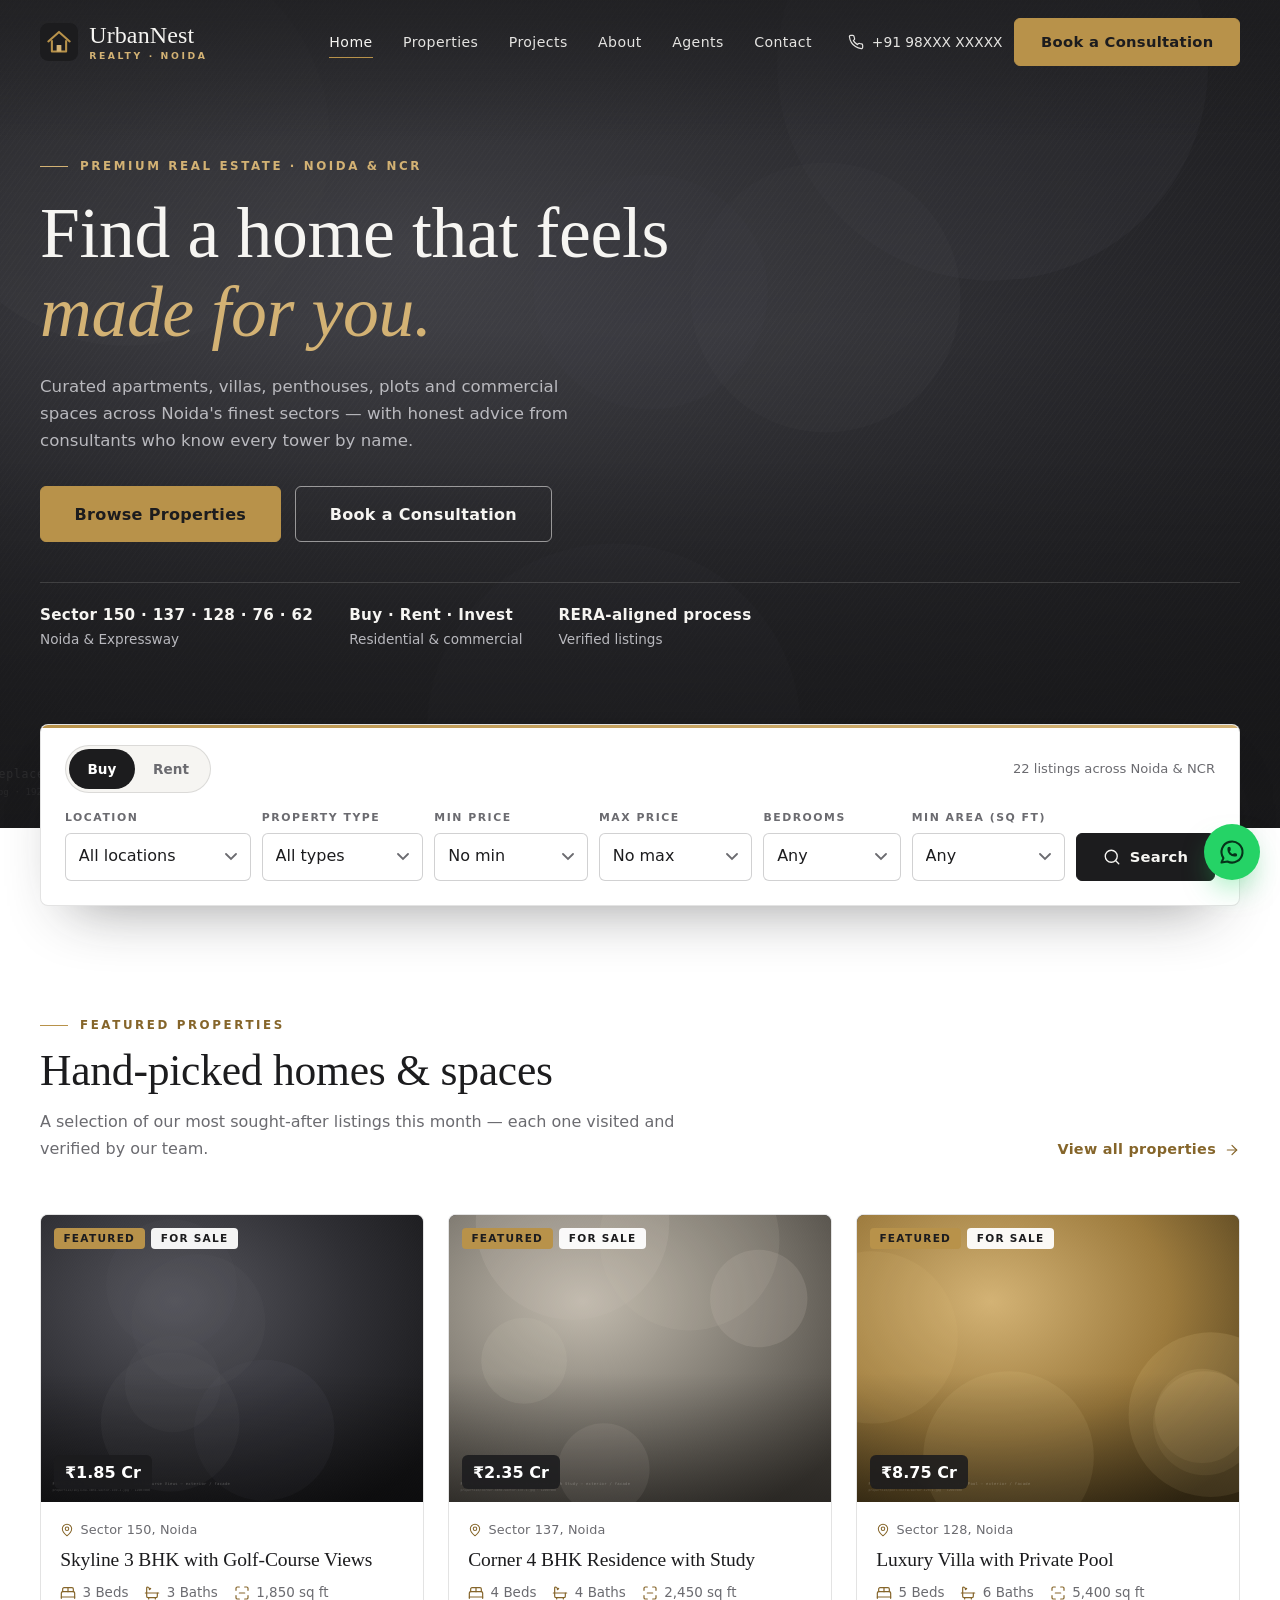
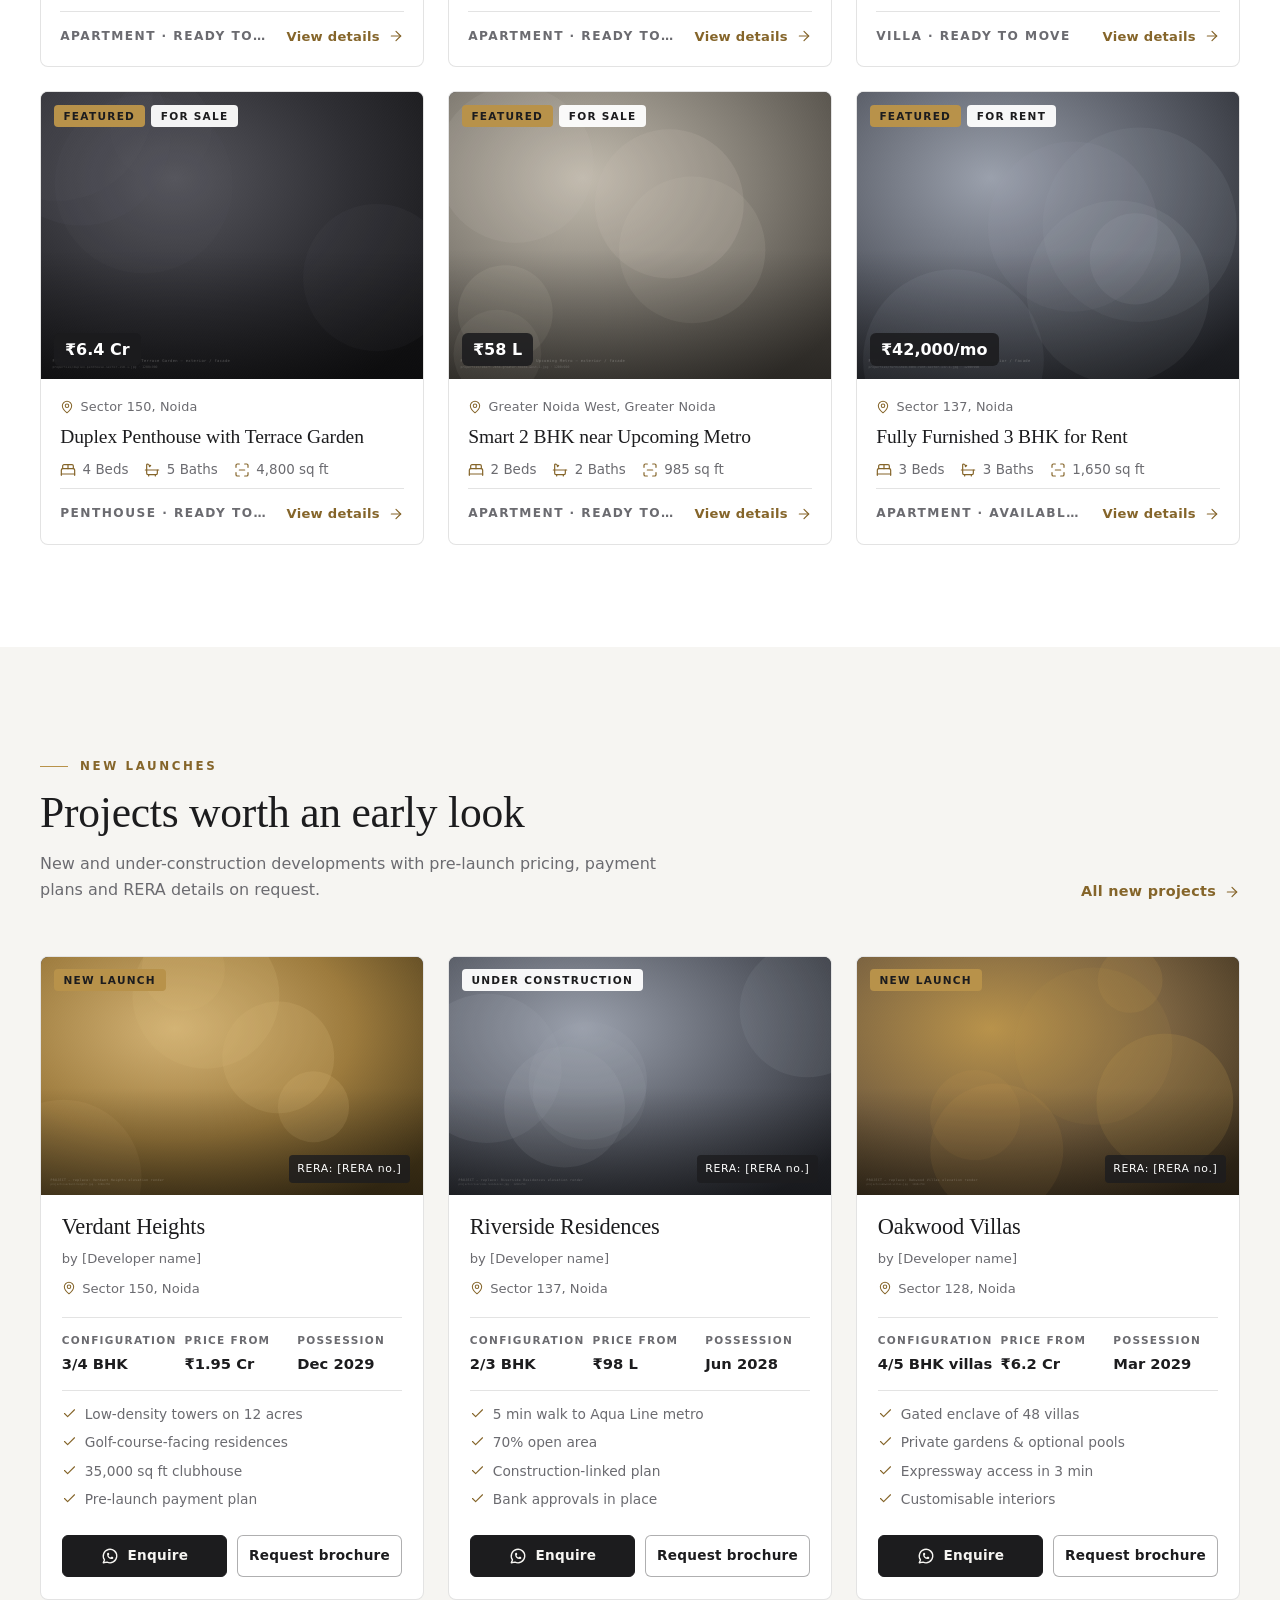
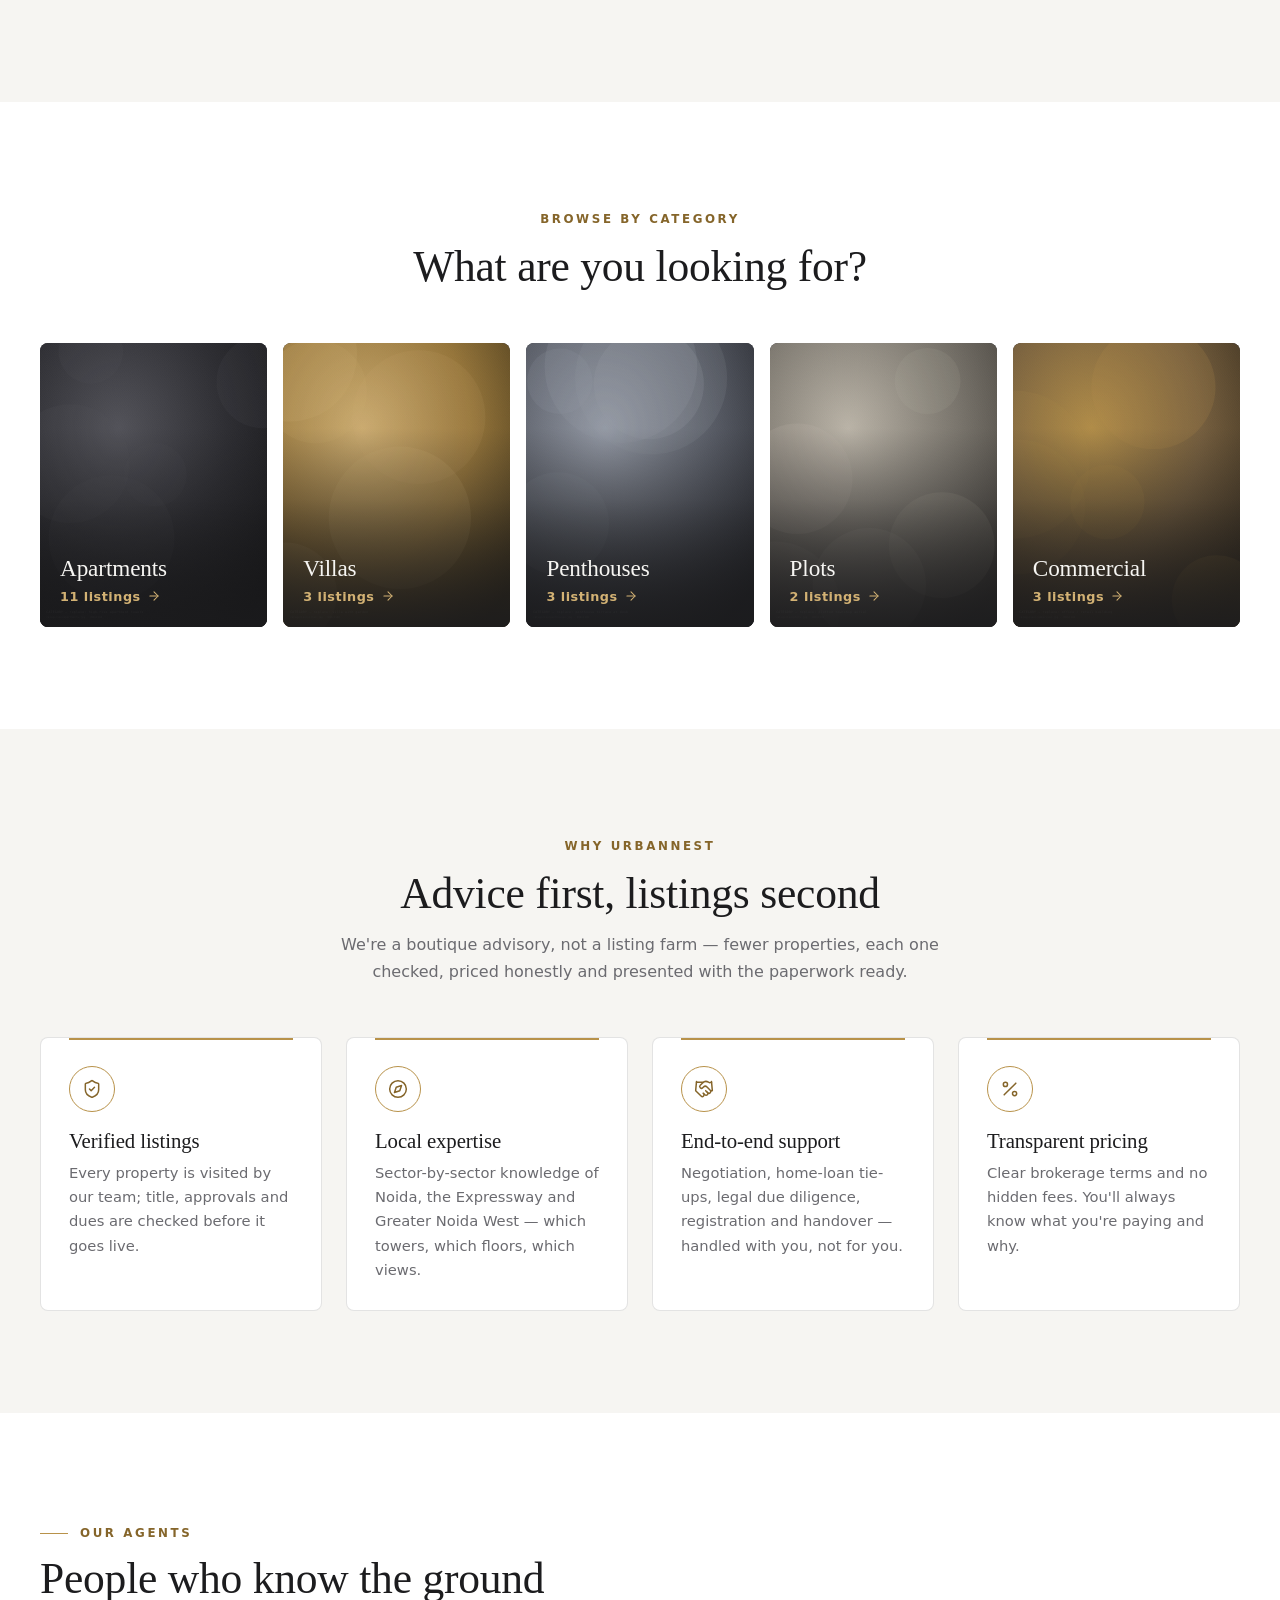
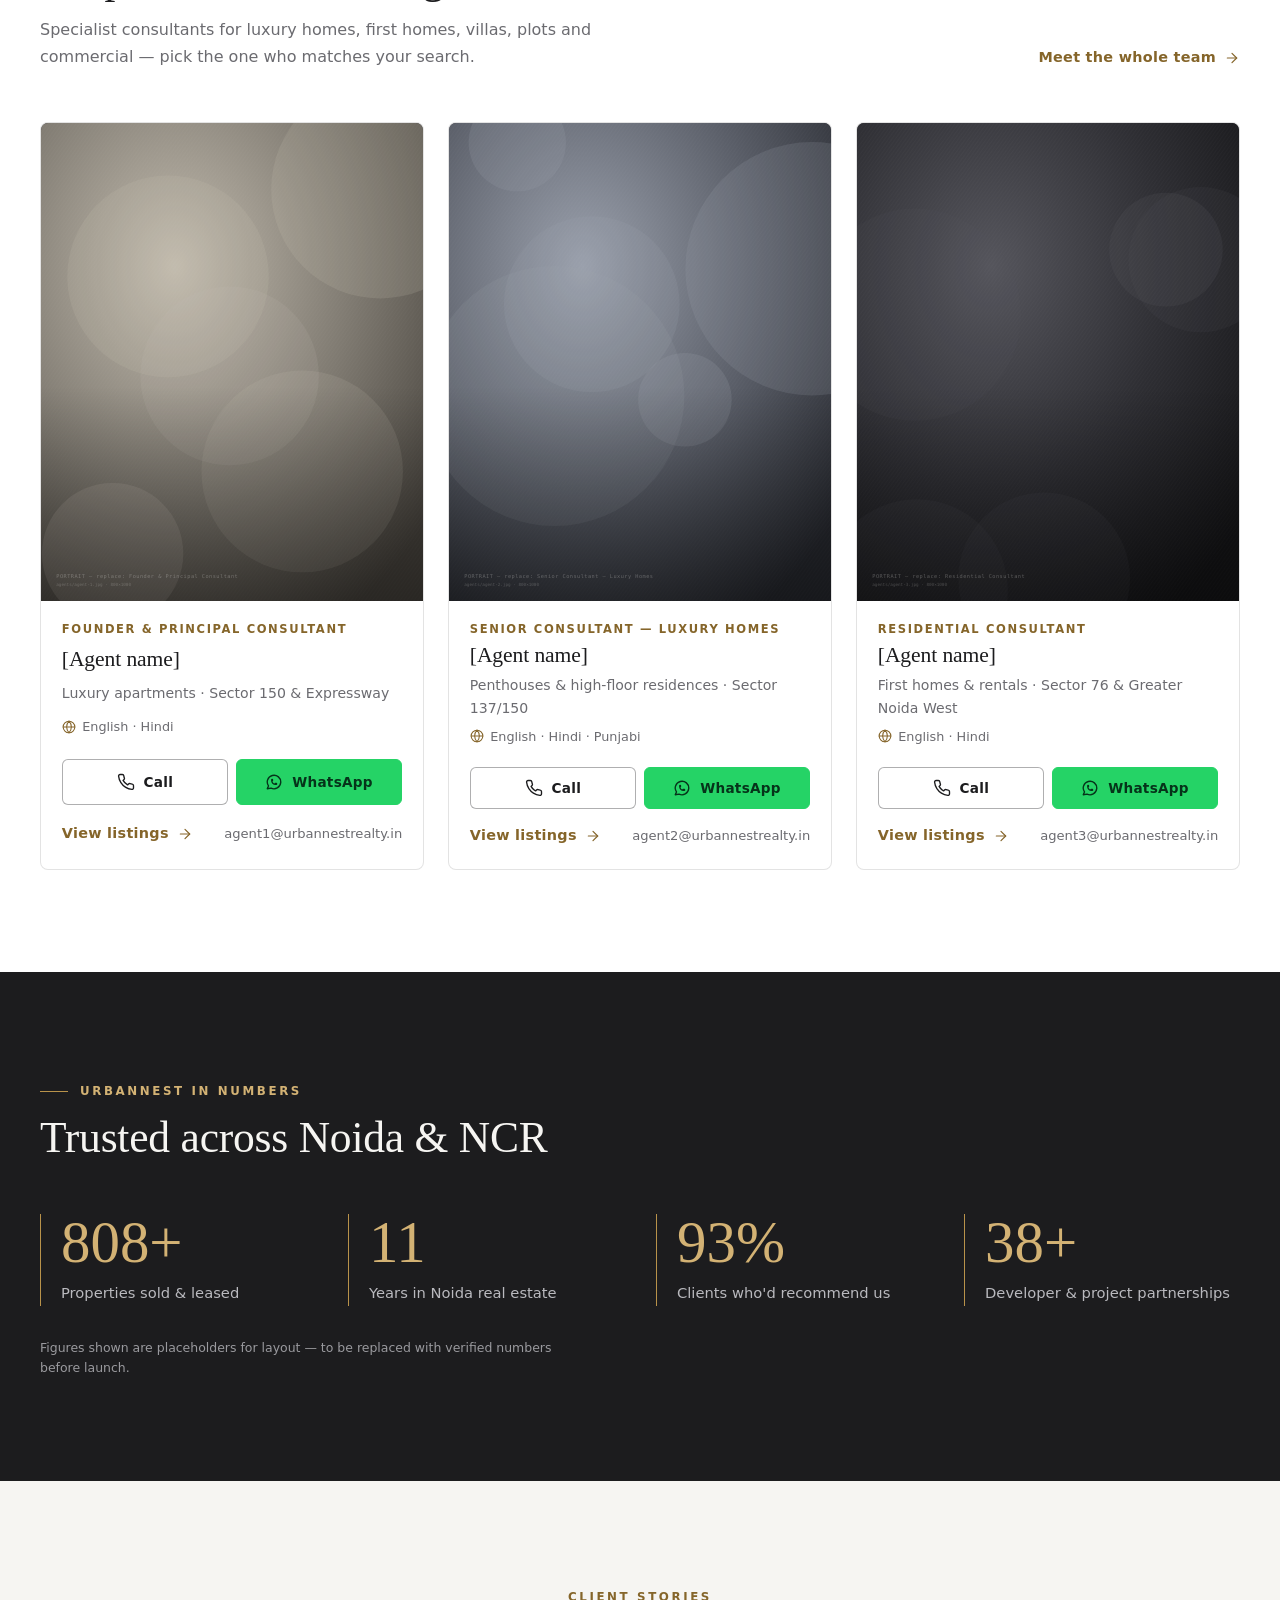
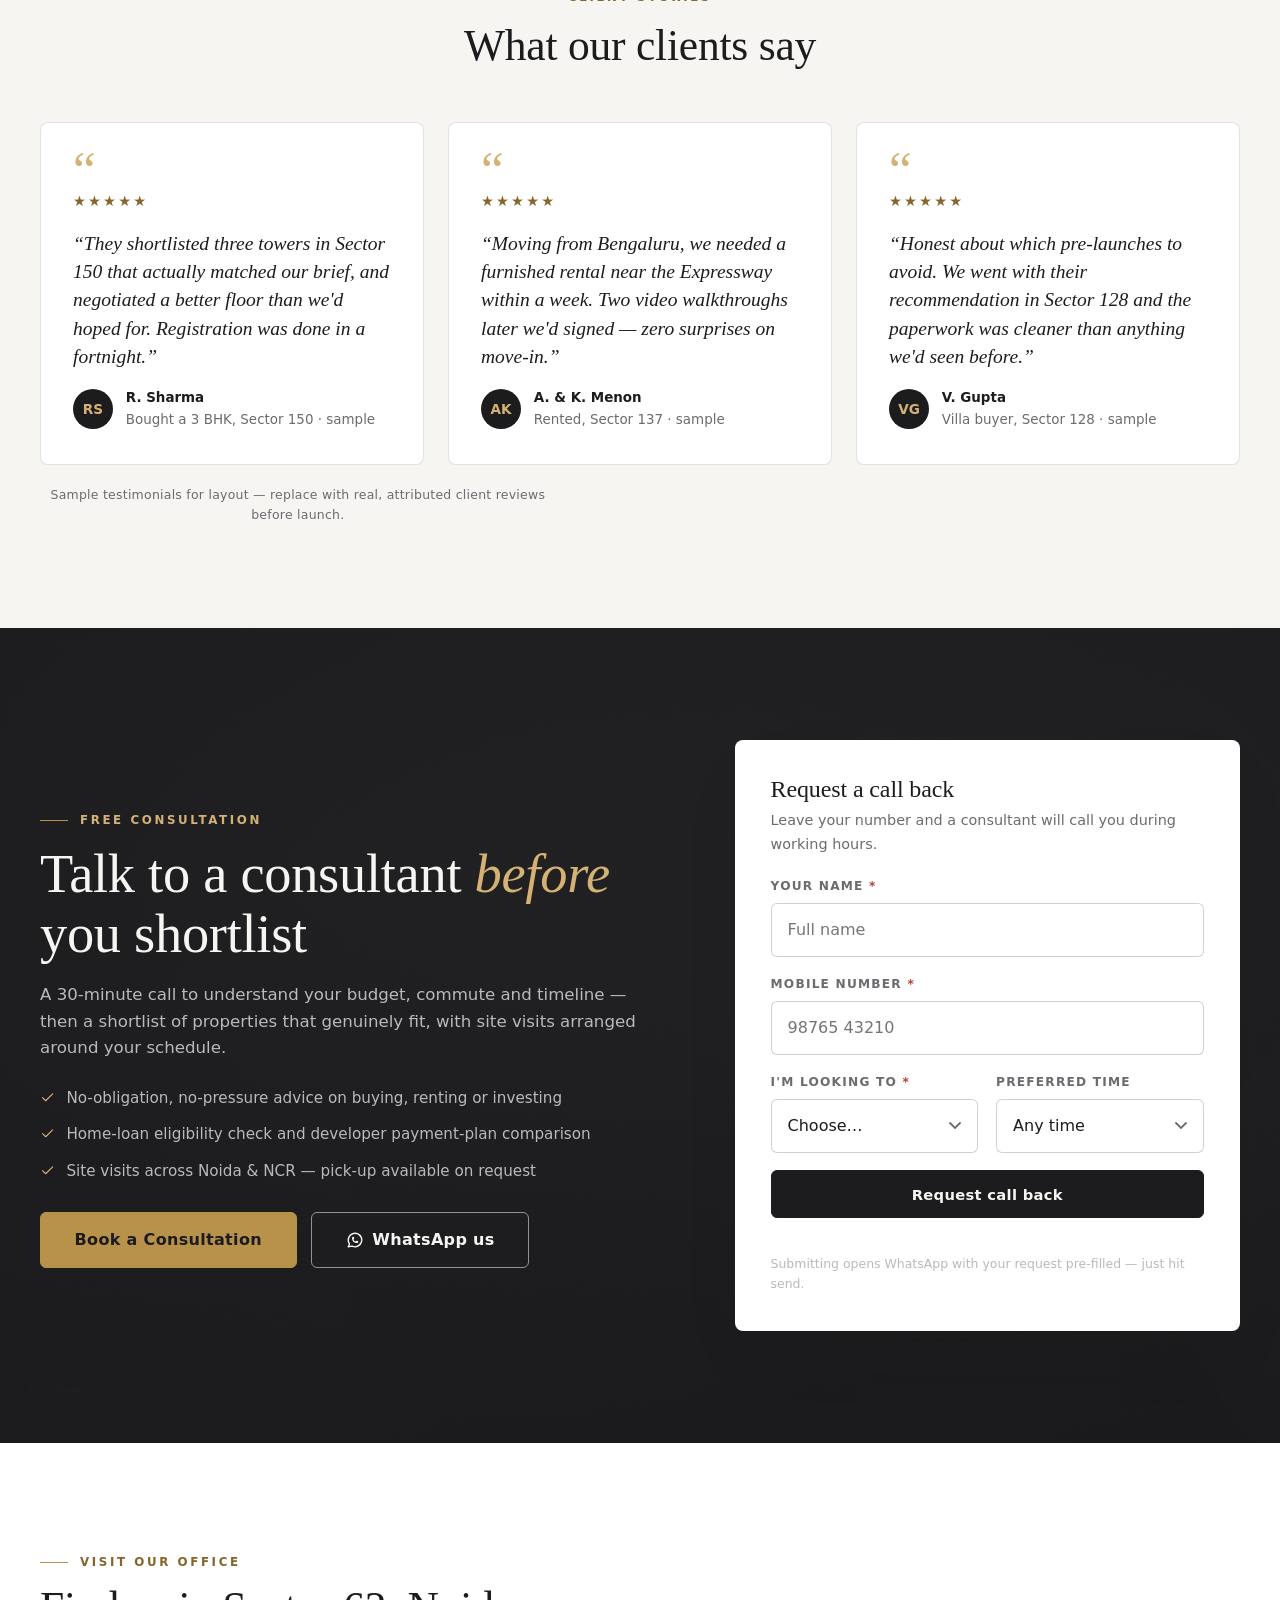
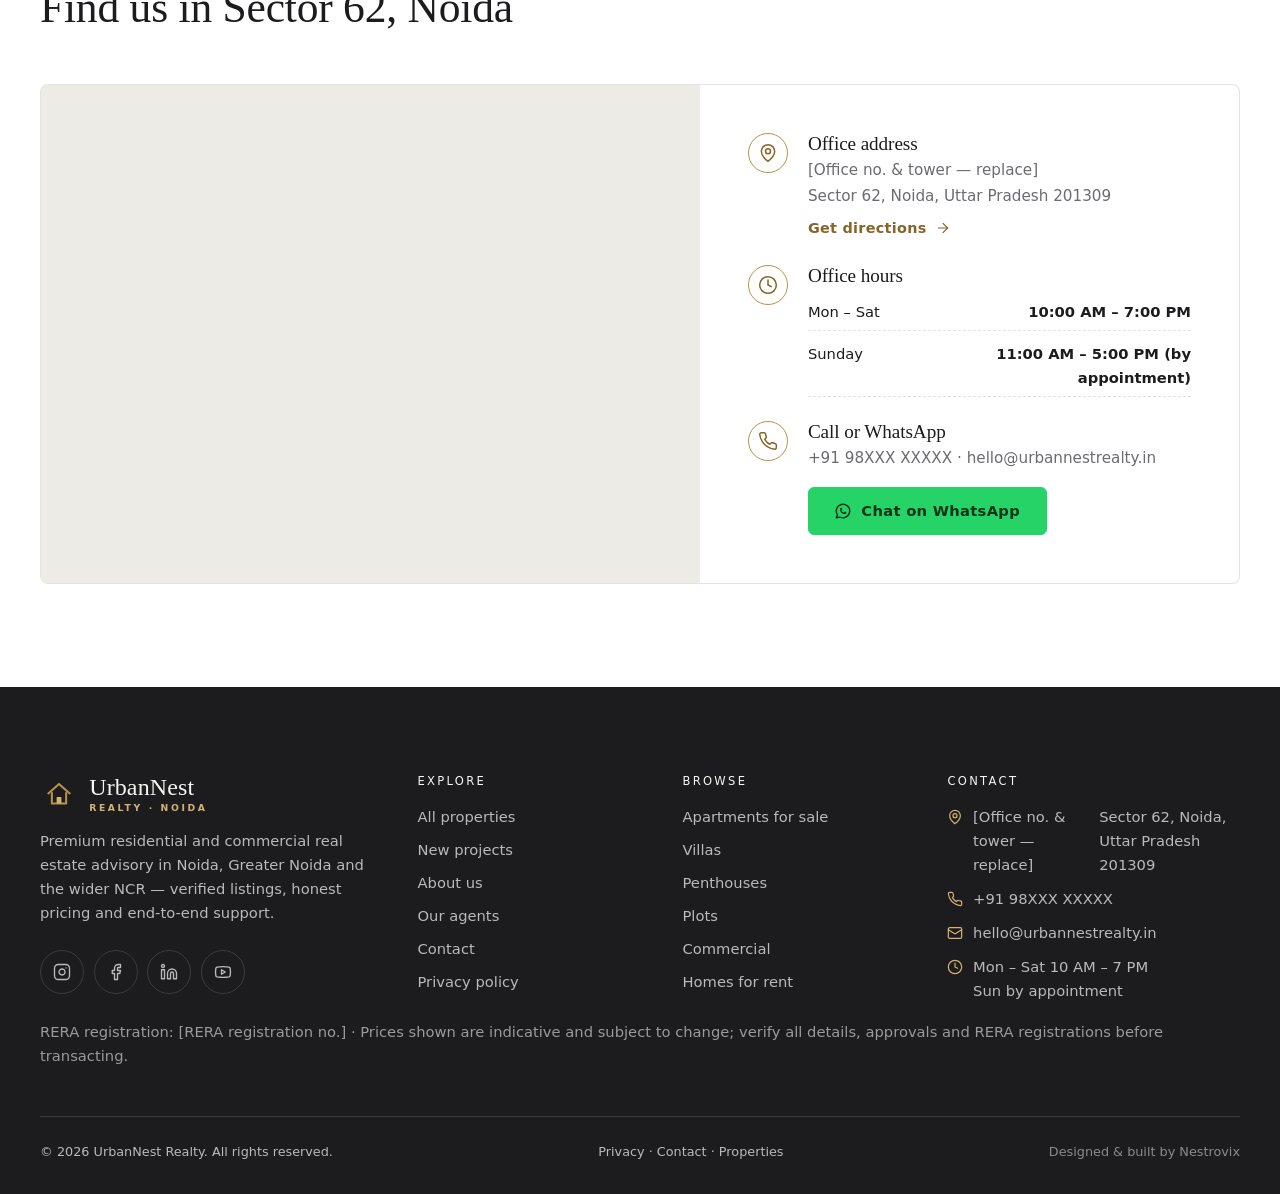
==== index.html @ 846f5f56 "Initial commit — urbannest-realty" ====
<!DOCTYPE html>
<html lang="en">
<head>
<meta charset="UTF-8">
<meta name="viewport" content="width=device-width, initial-scale=1">
<title>UrbanNest Realty — Premium Real Estate in Noida | Apartments, Villas, Penthouses, Plots & Commercial</title>
<meta name="description" content="UrbanNest Realty is a premium real estate company in Noida. Search verified apartments, villas, penthouses, plots and commercial spaces across Sector 150, 137, 128, 76, 62, the Expressway and Greater Noida West. Book a free consultation.">
<link rel="canonical" href="https://urbannest.vercel.app/">
<meta property="og:type" content="website"><meta property="og:site_name" content="UrbanNest Realty">
<meta property="og:title" content="UrbanNest Realty — Premium Real Estate in Noida | Apartments, Villas, Penthouses, Plots & Commercial"><meta property="og:description" content="UrbanNest Realty is a premium real estate company in Noida. Search verified apartments, villas, penthouses, plots and commercial spaces across Sector 150, 137, 128, 76, 62, the Expressway and Greater Noida West. Book a free consultation.">
<meta property="og:image" content="https://urbannest.vercel.app/assets/og-image.png"><meta property="og:url" content="https://urbannest.vercel.app/">
<meta name="twitter:card" content="summary_large_image">
<meta name="theme-color" content="#1C1C1E">
<link rel="icon" href="assets/favicon.svg" type="image/svg+xml">
<link rel="preload" href="assets/fonts/dm-serif-display-latin-400-normal.woff2" as="font" type="font/woff2" crossorigin>
<link rel="preload" href="assets/fonts/inter-latin-400-normal.woff2" as="font" type="font/woff2" crossorigin>
<link rel="stylesheet" href="css/style.css">
<script>document.documentElement.classList.add("js")</script>
<script type="application/ld+json">
{"@context":"https://schema.org","@type":"RealEstateAgent","name":"UrbanNest Realty","image":"https://urbannest.vercel.app/assets/og-image.png","url":"https://urbannest.vercel.app/","telephone":"+91-98XXX-XXXXX","email":"hello@urbannestrealty.in","priceRange":"₹₹₹","areaServed":["Noida","Greater Noida","Gurgaon","Ghaziabad","Delhi NCR"],"address":{"@type":"PostalAddress","streetAddress":"[Replace with office address]","addressLocality":"Noida","addressRegion":"Uttar Pradesh","postalCode":"201309","addressCountry":"IN"},"openingHoursSpecification":[{"@type":"OpeningHoursSpecification","dayOfWeek":["Monday","Tuesday","Wednesday","Thursday","Friday","Saturday"],"opens":"10:00","closes":"19:00"},{"@type":"OpeningHoursSpecification","dayOfWeek":["Sunday"],"opens":"11:00","closes":"17:00"}],"sameAs":["https://instagram.com/urbannestrealty","https://facebook.com/urbannestrealty","https://linkedin.com/company/urbannestrealty"]}
</script>
</head>
<body><a class="skip-link" href="#main">Skip to content</a>
<svg width="0" height="0" style="position:absolute" aria-hidden="true"><defs>
<symbol id="i-phone" viewBox="0 0 24 24"><path d="M22 16.92v3a2 2 0 0 1-2.18 2 19.8 19.8 0 0 1-8.63-3.07 19.5 19.5 0 0 1-6-6A19.8 19.8 0 0 1 2.12 4.18 2 2 0 0 1 4.11 2h3a2 2 0 0 1 2 1.72c.13.96.36 1.9.7 2.81a2 2 0 0 1-.45 2.11L8.09 9.91a16 16 0 0 0 6 6l1.27-1.27a2 2 0 0 1 2.11-.45c.91.34 1.85.57 2.81.7A2 2 0 0 1 22 16.92z"/></symbol>
<symbol id="i-pin" viewBox="0 0 24 24"><path d="M20 10c0 6-8 12-8 12s-8-6-8-12a8 8 0 0 1 16 0z"/><circle cx="12" cy="10" r="3"/></symbol>
<symbol id="i-clock" viewBox="0 0 24 24"><circle cx="12" cy="12" r="10"/><path d="M12 6v6l4 2"/></symbol>
<symbol id="i-mail" viewBox="0 0 24 24"><rect width="20" height="16" x="2" y="4" rx="2"/><path d="m22 7-8.97 5.7a1.94 1.94 0 0 1-2.06 0L2 7"/></symbol>
<symbol id="i-arrow" viewBox="0 0 24 24"><path d="M5 12h14"/><path d="m12 5 7 7-7 7"/></symbol>
<symbol id="i-search" viewBox="0 0 24 24"><circle cx="11" cy="11" r="8"/><path d="m21 21-4.3-4.3"/></symbol>
<symbol id="i-x" viewBox="0 0 24 24"><path d="M18 6 6 18"/><path d="m6 6 12 12"/></symbol>
<symbol id="i-left" viewBox="0 0 24 24"><path d="m15 18-6-6 6-6"/></symbol>
<symbol id="i-right" viewBox="0 0 24 24"><path d="m9 18 6-6-6-6"/></symbol>
<symbol id="i-check" viewBox="0 0 24 24"><path d="M20 6 9 17l-5-5"/></symbol>
<symbol id="i-whatsapp" viewBox="0 0 24 24"><path d="M3 21l1.65-3.8a9 9 0 1 1 3.4 2.9L3 21" fill="none"/><path d="M9 10a.5.5 0 0 0 1 0V9a.5.5 0 0 0-1 0v1a5 5 0 0 0 5 5h1a.5.5 0 0 0 0-1h-1a.5.5 0 0 0 0 1"/></symbol>
<symbol id="i-instagram" viewBox="0 0 24 24"><rect width="20" height="20" x="2" y="2" rx="5"/><path d="M16 11.37A4 4 0 1 1 12.63 8 4 4 0 0 1 16 11.37z"/><path d="M17.5 6.5h.01"/></symbol>
<symbol id="i-facebook" viewBox="0 0 24 24"><path d="M18 2h-3a5 5 0 0 0-5 5v3H7v4h3v8h4v-8h3l1-4h-4V7a1 1 0 0 1 1-1h3z"/></symbol>
<symbol id="i-linkedin" viewBox="0 0 24 24"><path d="M16 8a6 6 0 0 1 6 6v7h-4v-7a2 2 0 0 0-2-2 2 2 0 0 0-2 2v7h-4v-7a6 6 0 0 1 6-6z"/><rect width="4" height="12" x="2" y="9"/><circle cx="4" cy="4" r="2"/></symbol>
<symbol id="i-youtube" viewBox="0 0 24 24"><path d="M2.5 17a24.12 24.12 0 0 1 0-10 2 2 0 0 1 1.4-1.4 49.56 49.56 0 0 1 16.2 0A2 2 0 0 1 21.5 7a24.12 24.12 0 0 1 0 10 2 2 0 0 1-1.4 1.4 49.55 49.55 0 0 1-16.2 0A2 2 0 0 1 2.5 17"/><path d="m10 15 5-3-5-3z"/></symbol>
<symbol id="i-bed" viewBox="0 0 24 24"><path d="M2 20v-8a2 2 0 0 1 2-2h16a2 2 0 0 1 2 2v8"/><path d="M4 10V6a2 2 0 0 1 2-2h12a2 2 0 0 1 2 2v4"/><path d="M12 4v6"/><path d="M2 18h20"/></symbol>
<symbol id="i-bath" viewBox="0 0 24 24"><path d="M9 6 6.5 3.5a1.5 1.5 0 0 0-1-.5C4.683 3 4 3.683 4 4.5V17a2 2 0 0 0 2 2h12a2 2 0 0 0 2-2v-5"/><path d="m10 5-2 2"/><path d="M2 12h20"/><path d="M7 19v2"/><path d="M17 19v2"/></symbol>
<symbol id="i-area" viewBox="0 0 24 24"><path d="M8 3H5a2 2 0 0 0-2 2v3"/><path d="M21 8V5a2 2 0 0 0-2-2h-3"/><path d="M3 16v3a2 2 0 0 0 2 2h3"/><path d="M16 21h3a2 2 0 0 0 2-2v-3"/><path d="M8 12h8"/></symbol>
<symbol id="i-home" viewBox="0 0 24 24"><path d="m3 9 9-7 9 7v11a2 2 0 0 1-2 2H5a2 2 0 0 1-2-2z"/><path d="M9 22V12h6v10"/></symbol>
<symbol id="i-building" viewBox="0 0 24 24"><rect width="16" height="20" x="4" y="2" rx="2"/><path d="M9 22v-4h6v4"/><path d="M8 6h.01M16 6h.01M12 6h.01M12 10h.01M12 14h.01M16 10h.01M16 14h.01M8 10h.01M8 14h.01"/></symbol>
<symbol id="i-key" viewBox="0 0 24 24"><circle cx="7.5" cy="15.5" r="5.5"/><path d="m21 2-9.6 9.6"/><path d="m15.5 7.5 3 3L22 7l-3-3"/></symbol>
<symbol id="i-shield" viewBox="0 0 24 24"><path d="M20 13c0 5-3.5 7.5-7.66 8.95a1 1 0 0 1-.67-.01C7.5 20.5 4 18 4 13V6a1 1 0 0 1 1-1c2 0 4.5-1.2 6.24-2.72a1.17 1.17 0 0 1 1.52 0C14.51 3.81 17 5 19 5a1 1 0 0 1 1 1z"/><path d="m9 12 2 2 4-4"/></symbol>
<symbol id="i-star" viewBox="0 0 24 24"><path d="M12 2l3.09 6.26L22 9.27l-5 4.87 1.18 6.88L12 17.77l-6.18 3.25L7 14.14 2 9.27l6.91-1.01L12 2z"/></symbol>
<symbol id="i-sliders" viewBox="0 0 24 24"><path d="M4 21v-7"/><path d="M4 10V3"/><path d="M12 21v-9"/><path d="M12 8V3"/><path d="M20 21v-5"/><path d="M20 12V3"/><path d="M2 14h4"/><path d="M10 8h4"/><path d="M18 16h4"/></symbol>
<symbol id="i-download" viewBox="0 0 24 24"><path d="M21 15v4a2 2 0 0 1-2 2H5a2 2 0 0 1-2-2v-4"/><path d="m7 10 5 5 5-5"/><path d="M12 15V3"/></symbol>
<symbol id="i-map" viewBox="0 0 24 24"><path d="M14.106 5.553a2 2 0 0 0 1.788 0l3.659-1.83A1 1 0 0 1 21 4.619v12.764a1 1 0 0 1-.553.894l-4.553 2.277a2 2 0 0 1-1.788 0l-4.212-2.106a2 2 0 0 0-1.788 0l-3.659 1.83A1 1 0 0 1 3 19.381V6.618a1 1 0 0 1 .553-.894l4.553-2.277a2 2 0 0 1 1.788 0z"/><path d="M15 5.764v15"/><path d="M9 3.236v15"/></symbol>
<symbol id="i-trend" viewBox="0 0 24 24"><path d="m22 7-8.5 8.5-5-5L2 17"/><path d="M16 7h6v6"/></symbol>
<symbol id="i-award" viewBox="0 0 24 24"><circle cx="12" cy="8" r="6"/><path d="M15.477 12.89 17 22l-5-3-5 3 1.523-9.11"/></symbol>
<symbol id="i-file" viewBox="0 0 24 24"><path d="M15 2H6a2 2 0 0 0-2 2v16a2 2 0 0 0 2 2h12a2 2 0 0 0 2-2V7Z"/><path d="M14 2v4a2 2 0 0 0 2 2h4"/><path d="M10 9H8"/><path d="M16 13H8"/><path d="M16 17H8"/></symbol>
<symbol id="i-globe" viewBox="0 0 24 24"><circle cx="12" cy="12" r="10"/><path d="M12 2a14.5 14.5 0 0 0 0 20 14.5 14.5 0 0 0 0-20"/><path d="M2 12h20"/></symbol>
<symbol id="i-sofa" viewBox="0 0 24 24"><path d="M20 9V6a2 2 0 0 0-2-2H6a2 2 0 0 0-2 2v3"/><path d="M2 16a2 2 0 0 0 2 2h16a2 2 0 0 0 2-2v-5a2 2 0 0 0-4 0v1.5a.5.5 0 0 1-.5.5h-11a.5.5 0 0 1-.5-.5V11a2 2 0 0 0-4 0z"/><path d="M4 18v2"/><path d="M20 18v2"/></symbol>
<symbol id="i-calendar" viewBox="0 0 24 24"><path d="M8 2v4"/><path d="M16 2v4"/><rect width="18" height="18" x="3" y="4" rx="2"/><path d="M3 10h18"/></symbol>
<symbol id="i-users" viewBox="0 0 24 24"><path d="M16 21v-2a4 4 0 0 0-4-4H6a4 4 0 0 0-4 4v2"/><circle cx="9" cy="7" r="4"/><path d="M22 21v-2a4 4 0 0 0-3-3.87"/><path d="M16 3.13a4 4 0 0 1 0 7.75"/></symbol>
<symbol id="i-rupee" viewBox="0 0 24 24"><path d="M6 3h12"/><path d="M6 8h12"/><path d="m6 13 8.5 8"/><path d="M6 13h3"/><path d="M9 13c6.667 0 6.667-10 0-10"/></symbol>
<symbol id="i-image" viewBox="0 0 24 24"><rect width="18" height="18" x="3" y="3" rx="2"/><circle cx="9" cy="9" r="2"/><path d="m21 15-3.086-3.086a2 2 0 0 0-2.828 0L6 21"/></symbol>
<symbol id="i-handshake" viewBox="0 0 24 24"><path d="m11 17 2 2a1 1 0 1 0 3-3"/><path d="m14 14 2.5 2.5a1 1 0 1 0 3-3l-3.88-3.88a3 3 0 0 0-4.24 0l-.88.88a1 1 0 1 1-3-3l2.81-2.81a5.79 5.79 0 0 1 7.06-.87l.47.28a2 2 0 0 0 1.42.25L21 4"/><path d="m21 3 1 11h-2"/><path d="M3 3 2 14l6.5 6.5a1 1 0 1 0 3-3"/><path d="M3 4h8"/></symbol>
<symbol id="i-percent" viewBox="0 0 24 24"><path d="M19 5 5 19"/><circle cx="6.5" cy="6.5" r="2.5"/><circle cx="17.5" cy="17.5" r="2.5"/></symbol>
<symbol id="i-eye" viewBox="0 0 24 24"><path d="M2 12s3-7 10-7 10 7 10 7-3 7-10 7-10-7-10-7Z"/><circle cx="12" cy="12" r="3"/></symbol>
<symbol id="i-compass" viewBox="0 0 24 24"><circle cx="12" cy="12" r="10"/><path d="m16.24 7.76-2.12 6.36-6.36 2.12 2.12-6.36z"/></symbol>
</defs></svg>
<header class="site-header" id="top">
  <div class="container--wide">
    <a class="brand" href="index.html" aria-label="UrbanNest Realty — home"><svg class="brand__mark" viewBox="0 0 64 64" aria-hidden="true"><rect width="64" height="64" rx="14" fill="#1C1C1E"/><path d="M14 31 32 15l18 16" fill="none" stroke="#B8924A" stroke-width="3.5" stroke-linecap="round" stroke-linejoin="round"/><path d="M20 29v19h24V29" fill="none" stroke="#B8924A" stroke-width="3.5" stroke-linejoin="round"/><rect x="28" y="37" width="8" height="11" rx="1" fill="#D3B274"/></svg><span>UrbanNest<small>Realty · Noida</small></span></a>
    <nav class="nav" aria-label="Primary">
      <ul class="nav__links"><li><a href="index.html">Home</a></li><li><a href="properties.html">Properties</a></li><li><a href="projects.html">Projects</a></li><li><a href="about.html">About</a></li><li><a href="agents.html">Agents</a></li><li><a href="contact.html">Contact</a></li></ul>
      <div class="nav__cta">
        <a class="nav__phone" data-href="tel" href="#"><svg class="ic"><use href="#i-phone"/></svg><span data-bind="phoneDisplay">+91 98XXX XXXXX</span></a>
        <a class="btn btn--primary" href="contact.html#consult">Book a Consultation</a>
        <button class="nav__toggle" aria-expanded="false" aria-controls="mobile-nav" aria-label="Open menu"><span></span></button>
      </div>
    </nav>
  </div>
</header>
<div class="mobile-nav" id="mobile-nav">
  <nav class="mobile-nav__links" aria-label="Mobile"><a href="index.html">Home</a><a href="properties.html">Properties</a><a href="projects.html">Projects</a><a href="about.html">About</a><a href="agents.html">Agents</a><a href="contact.html">Contact</a></nav>
  <a class="btn btn--primary btn--lg" href="contact.html#consult">Book a Consultation</a>
  <div class="mobile-nav__meta">
    <a data-href="tel" href="#"><svg class="ic"><use href="#i-phone"/></svg> <span data-bind="phoneDisplay">+91 98XXX XXXXX</span></a>
    <a data-href="whatsapp" href="#" target="_blank" rel="noopener"><svg class="ic"><use href="#i-whatsapp"/></svg> Chat on WhatsApp</a>
    <a data-href="mail" href="#"><svg class="ic"><use href="#i-mail"/></svg> <span data-bind="email">hello@urbannestrealty.in</span></a>
  </div>
</div>
<main id="main">
<!-- 1. HERO (with the property search bar floating under it — section 2) -->
<section class="hero" aria-label="Welcome">
  <div class="hero__media"><img src="assets/images/hero-home.svg" alt="Premium residential towers in Noida at dusk" width="1920" height="1080" fetchpriority="high"></div>
  <div class="hero__overlay"></div>
  <div class="container hero__content">
    <span class="eyebrow reveal">Premium real estate · Noida &amp; NCR</span>
    <h1 class="reveal d1">Find a home that feels <em>made for you.</em></h1>
    <p class="lead reveal d2">Curated apartments, villas, penthouses, plots and commercial spaces across Noida's finest sectors — with honest advice from consultants who know every tower by name.</p>
    <div class="hero__actions reveal d3">
      <a class="btn btn--primary btn--lg" href="properties.html">Browse Properties</a>
      <a class="btn btn--outline-light btn--lg" href="contact.html#consult">Book a Consultation</a>
    </div>
    <div class="hero__meta reveal d3">
      <div><b>Sector 150 · 137 · 128 · 76 · 62</b>Noida &amp; Expressway</div>
      <div><b>Buy · Rent · Invest</b>Residential &amp; commercial</div>
      <div><b>RERA-aligned process</b>Verified listings</div>
    </div>
  </div>
</section>

<!-- 2. PROPERTY SEARCH -->
<section class="search-section" id="search" aria-label="Property search">
  <div class="container">
    <form class="search-panel reveal" id="home-search" data-search-panel action="properties.html" method="get" role="search">
      <input type="hidden" name="purpose" value="buy">
      <div class="search-panel__top">
        <div class="seg" role="group" aria-label="Buy or rent"><button type="button" data-purpose="buy" aria-pressed="true">Buy</button><button type="button" data-purpose="rent" aria-pressed="false">Rent</button></div>
        <span class="search-panel__hint" data-search-hint>Search listings across Noida &amp; NCR</span>
      </div>
      <div class="search-panel__grid">
      <div class="sfield sfield--wide"><label for="s-loc">Location</label><select id="s-loc" name="loc"><option value="">All locations</option></select></div>
      <div class="sfield sfield--type"><label for="s-type">Property type</label><select id="s-type" name="type"><option value="">All types</option></select></div>
      <div class="sfield sfield--min"><label for="s-min">Min price</label><select id="s-min" name="min"><option value="">No min</option></select></div>
      <div class="sfield sfield--max"><label for="s-max">Max price</label><select id="s-max" name="max"><option value="">No max</option></select></div>
      <div class="sfield sfield--beds"><label for="s-beds">Bedrooms</label><select id="s-beds" name="beds"><option value="">Any</option><option value="1">1 BHK</option><option value="2">2 BHK</option><option value="3">3 BHK</option><option value="4">4 BHK</option><option value="5">5+ BHK</option></select></div>
      <div class="sfield sfield--area"><label for="s-area">Min area (sq ft)</label><select id="s-area" name="area"><option value="">Any</option><option value="500">500+</option><option value="1000">1,000+</option><option value="1500">1,500+</option><option value="2000">2,000+</option><option value="3000">3,000+</option><option value="5000">5,000+</option></select></div>
        <button class="btn btn--dark" type="submit"><svg class="ic"><use href="#i-search"/></svg> Search</button>
      </div>
    </form>
  </div>
</section>

<!-- 3. FEATURED PROPERTIES -->
<section class="section section--white" id="featured">
  <div class="container">
    <div class="section-head split reveal">
      <div><span class="eyebrow">Featured properties</span><h2>Hand-picked homes &amp; spaces</h2><p>A selection of our most sought-after listings this month — each one visited and verified by our team.</p></div>
      <a class="link-arrow" href="properties.html">View all properties <svg class="ic"><use href="#i-arrow"/></svg></a>
    </div>
    <div class="prop-grid" data-featured></div>
  </div>
</section>

<!-- 4. NEW PROJECTS -->
<section class="section section--off" id="projects">
  <div class="container">
    <div class="section-head split reveal">
      <div><span class="eyebrow">New launches</span><h2>Projects worth an early look</h2><p>New and under-construction developments with pre-launch pricing, payment plans and RERA details on request.</p></div>
      <a class="link-arrow" href="projects.html">All new projects <svg class="ic"><use href="#i-arrow"/></svg></a>
    </div>
    <div class="project-grid" data-home-projects></div>
  </div>
</section>

<!-- 5. PROPERTY CATEGORIES -->
<section class="section section--white" id="categories">
  <div class="container">
    <div class="section-head center reveal"><span class="eyebrow">Browse by category</span><h2>What are you looking for?</h2></div>
    <div class="cat-grid">
      <a class="cat reveal" href="properties.html?type=apartment"><img src="assets/images/categories/apartments.svg" alt="" loading="lazy" width="900" height="1100"><div class="cat__body"><h3>Apartments</h3><span><b data-cat-count="apartment">—</b> <svg class="ic"><use href="#i-arrow"/></svg></span></div></a>
      <a class="cat reveal d1" href="properties.html?type=villa"><img src="assets/images/categories/villas.svg" alt="" loading="lazy" width="900" height="1100"><div class="cat__body"><h3>Villas</h3><span><b data-cat-count="villa">—</b> <svg class="ic"><use href="#i-arrow"/></svg></span></div></a>
      <a class="cat reveal d2" href="properties.html?type=penthouse"><img src="assets/images/categories/penthouses.svg" alt="" loading="lazy" width="900" height="1100"><div class="cat__body"><h3>Penthouses</h3><span><b data-cat-count="penthouse">—</b> <svg class="ic"><use href="#i-arrow"/></svg></span></div></a>
      <a class="cat reveal d3" href="properties.html?type=plot"><img src="assets/images/categories/plots.svg" alt="" loading="lazy" width="900" height="1100"><div class="cat__body"><h3>Plots</h3><span><b data-cat-count="plot">—</b> <svg class="ic"><use href="#i-arrow"/></svg></span></div></a>
      <a class="cat reveal d3" href="properties.html?type=commercial"><img src="assets/images/categories/commercial.svg" alt="" loading="lazy" width="900" height="1100"><div class="cat__body"><h3>Commercial</h3><span><b data-cat-count="commercial">—</b> <svg class="ic"><use href="#i-arrow"/></svg></span></div></a>
    </div>
  </div>
</section>

<!-- 6. WHY CHOOSE US -->
<section class="section section--off" id="why">
  <div class="container">
    <div class="section-head center reveal"><span class="eyebrow">Why UrbanNest</span><h2>Advice first, listings second</h2><p>We're a boutique advisory, not a listing farm — fewer properties, each one checked, priced honestly and presented with the paperwork ready.</p></div>
    <div class="why-grid">
      <div class="why reveal"><div class="why__icon"><svg class="ic"><use href="#i-shield"/></svg></div><h3>Verified listings</h3><p>Every property is visited by our team; title, approvals and dues are checked before it goes live.</p></div>
      <div class="why reveal d1"><div class="why__icon"><svg class="ic"><use href="#i-compass"/></svg></div><h3>Local expertise</h3><p>Sector-by-sector knowledge of Noida, the Expressway and Greater Noida West — which towers, which floors, which views.</p></div>
      <div class="why reveal d2"><div class="why__icon"><svg class="ic"><use href="#i-handshake"/></svg></div><h3>End-to-end support</h3><p>Negotiation, home-loan tie-ups, legal due diligence, registration and handover — handled with you, not for you.</p></div>
      <div class="why reveal d3"><div class="why__icon"><svg class="ic"><use href="#i-percent"/></svg></div><h3>Transparent pricing</h3><p>Clear brokerage terms and no hidden fees. You'll always know what you're paying and why.</p></div>
    </div>
  </div>
</section>

<!-- 7. OUR AGENTS -->
<section class="section section--white" id="agents">
  <div class="container">
    <div class="section-head split reveal">
      <div><span class="eyebrow">Our agents</span><h2>People who know the ground</h2><p>Specialist consultants for luxury homes, first homes, villas, plots and commercial — pick the one who matches your search.</p></div>
      <a class="link-arrow" href="agents.html">Meet the whole team <svg class="ic"><use href="#i-arrow"/></svg></a>
    </div>
    <div class="agent-grid" data-home-agents></div>
  </div>
</section>

<!-- 8. STATISTICS -->
<!-- PLACEHOLDER FIGURES — replace data-count values with real, verifiable numbers before launch (see README) -->
<section class="section section--dark" id="stats" aria-label="UrbanNest in numbers">
  <div class="container">
    <div class="section-head reveal"><span class="eyebrow">UrbanNest in numbers</span><h2>Trusted across Noida &amp; NCR</h2></div>
    <div class="stats reveal">
      <div class="stat"><b class="tnum" data-count="850" data-suffix="+">850+</b><span>Properties sold &amp; leased</span></div>
      <div class="stat"><b class="tnum" data-count="12">12</b><span>Years in Noida real estate</span></div>
      <div class="stat"><b class="tnum" data-count="98" data-suffix="%">98%</b><span>Clients who'd recommend us</span></div>
      <div class="stat"><b class="tnum" data-count="40" data-suffix="+">40+</b><span>Developer &amp; project partnerships</span></div>
    </div>
    <p class="stats-note">Figures shown are placeholders for layout — to be replaced with verified numbers before launch.</p>
  </div>
</section>

<!-- 9. TESTIMONIALS -->
<section class="section section--off" id="testimonials">
  <div class="container">
    <div class="section-head center reveal"><span class="eyebrow">Client stories</span><h2>What our clients say</h2></div>
    <div class="reviews-grid">
      <article class="review reveal"><div class="review__mark" aria-hidden="true">“</div><div class="review__stars" aria-label="5 out of 5 stars">★★★★★</div><p>“They shortlisted three towers in Sector 150 that actually matched our brief, and negotiated a better floor than we'd hoped for. Registration was done in a fortnight.”</p><footer><span class="review__avatar" aria-hidden="true">RS</span><div><b>R. Sharma</b>Bought a 3 BHK, Sector 150 · sample</div></footer></article>
      <article class="review reveal d1"><div class="review__mark" aria-hidden="true">“</div><div class="review__stars" aria-label="5 out of 5 stars">★★★★★</div><p>“Moving from Bengaluru, we needed a furnished rental near the Expressway within a week. Two video walkthroughs later we'd signed — zero surprises on move-in.”</p><footer><span class="review__avatar" aria-hidden="true">AK</span><div><b>A. &amp; K. Menon</b>Rented, Sector 137 · sample</div></footer></article>
      <article class="review reveal d2"><div class="review__mark" aria-hidden="true">“</div><div class="review__stars" aria-label="5 out of 5 stars">★★★★★</div><p>“Honest about which pre-launches to avoid. We went with their recommendation in Sector 128 and the paperwork was cleaner than anything we'd seen before.”</p><footer><span class="review__avatar" aria-hidden="true">VG</span><div><b>V. Gupta</b>Villa buyer, Sector 128 · sample</div></footer></article>
    </div>
    <p class="sample-note center">Sample testimonials for layout — replace with real, attributed client reviews before launch.</p>
  </div>
</section>

<!-- 10. CONSULTATION CTA -->
<section class="cta-band" id="consultation">
  <img src="assets/images/cta-consult.svg" alt="" loading="lazy" width="1920" height="800">
  <div class="container">
    <div class="cta-layout">
      <div class="reveal">
        <span class="eyebrow">Free consultation</span>
        <h2>Talk to a consultant <em>before</em> you shortlist</h2>
        <p class="lead">A 30-minute call to understand your budget, commute and timeline — then a shortlist of properties that genuinely fit, with site visits arranged around your schedule.</p>
        <ul class="cta-points">
          <li><svg class="ic"><use href="#i-check"/></svg>No-obligation, no-pressure advice on buying, renting or investing</li>
          <li><svg class="ic"><use href="#i-check"/></svg>Home-loan eligibility check and developer payment-plan comparison</li>
          <li><svg class="ic"><use href="#i-check"/></svg>Site visits across Noida &amp; NCR — pick-up available on request</li>
        </ul>
        <div class="hero__actions"><a class="btn btn--primary btn--lg" href="contact.html#consult">Book a Consultation</a><a class="btn btn--outline-light btn--lg" data-href="whatsapp" data-wa-text="Hi UrbanNest Realty! I'd like to book a free consultation." href="#" target="_blank" rel="noopener"><svg class="ic"><use href="#i-whatsapp"/></svg> WhatsApp us</a></div>
      </div>
      <div class="callback-card reveal d1">
        <h3>Request a call back</h3>
        <p>Leave your number and a consultant will call you during working hours.</p>
        <form id="callback-form" class="form" novalidate>
          <div class="honeypot" aria-hidden="true"><label for="k-company">Company</label><input id="k-company" name="company" tabindex="-1" autocomplete="off"></div>
          <div class="field"><label for="k-name">Your name <span class="req">*</span></label><input id="k-name" name="name" type="text" autocomplete="name" placeholder="Full name" data-validate="required name"><span class="field__error" role="alert"></span></div>
          <div class="field"><label for="k-phone">Mobile number <span class="req">*</span></label><input id="k-phone" name="phone" type="tel" inputmode="numeric" autocomplete="tel" placeholder="98765 43210" data-validate="required phone"><span class="field__error" role="alert"></span></div>
          <div class="form__row">
            <div class="field"><label for="k-interest">I'm looking to <span class="req">*</span></label><select id="k-interest" name="interest" data-validate="select"><option value="">Choose…</option><option>Buy a home</option><option>Rent a home</option><option>Invest</option><option>Sell or lease my property</option><option>Commercial space</option></select><span class="field__error" role="alert"></span></div>
            <div class="field"><label for="k-time">Preferred time</label><select id="k-time" name="time"><option value="">Any time</option><option>Morning (10–1)</option><option>Afternoon (1–4)</option><option>Evening (4–7)</option></select></div>
          </div>
          <div class="form__status" role="status" aria-live="polite"></div>
          <button class="btn btn--dark btn--block" type="submit">Request call back</button>
          <p class="field__hint">Submitting opens WhatsApp with your request pre-filled — just hit send.</p>
        </form>
      </div>
    </div>
  </div>
</section>

<!-- 11. LOCATION -->
<section class="section section--white" id="location">
  <div class="container">
    <div class="section-head reveal"><span class="eyebrow">Visit our office</span><h2>Find us in Sector 62, Noida</h2></div>
    <div class="location reveal">
      <div class="location__map"><iframe data-map-embed src="about:blank" title="Map — UrbanNest Realty office, Noida" loading="lazy" referrerpolicy="no-referrer-when-downgrade" allowfullscreen></iframe></div>
      <div class="location__info">
        <div class="info-row"><div class="why__icon"><svg class="ic"><use href="#i-pin"/></svg></div><div><h3>Office address</h3><address><span data-bind="addressLine1">[Address]</span><br><span data-bind="addressLine2">Noida, Uttar Pradesh</span></address><a class="link-arrow mt-1" data-href="map" href="#" target="_blank" rel="noopener">Get directions <svg class="ic"><use href="#i-arrow"/></svg></a></div></div>
        <div class="info-row"><div class="why__icon"><svg class="ic"><use href="#i-clock"/></svg></div><div><h3>Office hours</h3><div class="hours mt-1" data-hours></div></div></div>
        <div class="info-row"><div class="why__icon"><svg class="ic"><use href="#i-phone"/></svg></div><div><h3>Call or WhatsApp</h3><p><a data-href="tel" href="#"><span data-bind="phoneDisplay">+91 98XXX XXXXX</span></a> · <a data-href="mail" href="#"><span data-bind="email">hello@urbannestrealty.in</span></a></p><a class="btn btn--whatsapp mt-2" data-href="whatsapp" href="#" target="_blank" rel="noopener"><svg class="ic"><use href="#i-whatsapp"/></svg> Chat on WhatsApp</a></div></div>
      </div>
    </div>
  </div>
</section>
</main>
<!-- 12. FOOTER -->
<footer class="site-footer">
  <div class="container">
    <div class="footer-grid">
      <div>
        <a class="brand" href="index.html"><svg class="brand__mark" viewBox="0 0 64 64" aria-hidden="true"><rect width="64" height="64" rx="14" fill="#1C1C1E"/><path d="M14 31 32 15l18 16" fill="none" stroke="#B8924A" stroke-width="3.5" stroke-linecap="round" stroke-linejoin="round"/><path d="M20 29v19h24V29" fill="none" stroke="#B8924A" stroke-width="3.5" stroke-linejoin="round"/><rect x="28" y="37" width="8" height="11" rx="1" fill="#D3B274"/></svg><span>UrbanNest<small>Realty · Noida</small></span></a>
        <p>Premium residential and commercial real estate advisory in Noida, Greater Noida and the wider NCR — verified listings, honest pricing and end-to-end support.</p>
        <div class="socials mt-3">
          <a data-href="instagram" href="#" target="_blank" rel="noopener" aria-label="Instagram"><svg class="ic"><use href="#i-instagram"/></svg></a>
          <a data-href="facebook" href="#" target="_blank" rel="noopener" aria-label="Facebook"><svg class="ic"><use href="#i-facebook"/></svg></a>
          <a data-href="linkedin" href="#" target="_blank" rel="noopener" aria-label="LinkedIn"><svg class="ic"><use href="#i-linkedin"/></svg></a>
          <a data-href="youtube" href="#" target="_blank" rel="noopener" aria-label="YouTube"><svg class="ic"><use href="#i-youtube"/></svg></a>
        </div>
      </div>
      <div><h4>Explore</h4><div class="footer-links"><a href="properties.html">All properties</a><a href="projects.html">New projects</a><a href="about.html">About us</a><a href="agents.html">Our agents</a><a href="contact.html">Contact</a><a href="privacy.html">Privacy policy</a></div></div>
      <div><h4>Browse</h4><div class="footer-links"><a href="properties.html?type=apartment">Apartments for sale</a><a href="properties.html?type=villa">Villas</a><a href="properties.html?type=penthouse">Penthouses</a><a href="properties.html?type=plot">Plots</a><a href="properties.html?type=commercial">Commercial</a><a href="properties.html?purpose=rent">Homes for rent</a></div></div>
      <div><h4>Contact</h4><div class="footer-contact">
        <span><svg class="ic"><use href="#i-pin"/></svg><span><span data-bind="addressLine1">[Address]</span><br><span data-bind="addressLine2">Noida, Uttar Pradesh</span></span></span>
        <a data-href="tel" href="#"><svg class="ic"><use href="#i-phone"/></svg><span data-bind="phoneDisplay">+91 98XXX XXXXX</span></a>
        <a data-href="mail" href="#"><svg class="ic"><use href="#i-mail"/></svg><span data-bind="email">hello@urbannestrealty.in</span></a>
        <span><svg class="ic"><use href="#i-clock"/></svg><span>Mon – Sat 10 AM – 7 PM<br>Sun by appointment</span></span>
      </div></div>
    </div>
    <p class="footer-legal">RERA registration: <span data-bind="rera">[RERA registration no.]</span> · Prices shown are indicative and subject to change; verify all details, approvals and RERA registrations before transacting.</p>
    <div class="footer-bottom">
      <span>© <span data-year>2026</span> UrbanNest Realty. All rights reserved.</span>
      <span><a href="privacy.html">Privacy</a> · <a href="contact.html">Contact</a> · <a href="properties.html">Properties</a></span>
      <span class="made">Designed &amp; built by Nestrovix</span>
    </div>
  </div>
</footer>
<a class="whatsapp-float" data-href="whatsapp" href="#" target="_blank" rel="noopener" aria-label="Chat with us on WhatsApp"><svg class="ic"><use href="#i-whatsapp"/></svg></a>
<script src="js/config.js"></script>
<script src="js/properties-data.js"></script>
<script src="js/projects-data.js"></script>
<script src="js/agents-data.js"></script>
<script src="js/main.js"></script><script src="js/forms.js"></script>
</body></html>
---- css/style.css ----
/* ============================================================
   URBANNEST REALTY — Premium Real Estate · Noida
   Design system & styles
   Theme: white × charcoal × gold · premium corporate · large imagery
   Headings: DM Serif Display (serif, 400 + italic) · Body: Inter (400/500/600)
   ============================================================ */

/* ---------- Fonts (self-hosted, no third-party requests) ---------- */
@font-face{font-family:"DM Serif Display";font-style:normal;font-weight:400;font-display:swap;src:url("../assets/fonts/dm-serif-display-latin-400-normal.woff2") format("woff2")}
@font-face{font-family:"DM Serif Display";font-style:italic;font-weight:400;font-display:swap;src:url("../assets/fonts/dm-serif-display-latin-400-italic.woff2") format("woff2")}
@font-face{font-family:"Inter";font-style:normal;font-weight:400;font-display:swap;src:url("../assets/fonts/inter-latin-400-normal.woff2") format("woff2")}
@font-face{font-family:"Inter";font-style:normal;font-weight:500;font-display:swap;src:url("../assets/fonts/inter-latin-500-normal.woff2") format("woff2")}
@font-face{font-family:"Inter";font-style:normal;font-weight:600;font-display:swap;src:url("../assets/fonts/inter-latin-600-normal.woff2") format("woff2")}

/* ---------- Tokens ---------- */
:root{
  /* brand colours (from the brief) */
  --white:#FFFFFF;           /* page background */
  --off:#F6F5F2;             /* alternate sections / soft surfaces */
  --off-2:#EDEBE6;           /* borders on off-white, hover surfaces */
  --charcoal:#1C1C1E;        /* ink + dark sections / footer */
  --charcoal-2:#2A2A2E;      /* dark surfaces / cards on dark */
  --gold:#B8924A;            /* accent (buttons, tags, hairlines) */
  --gold-2:#D3B274;          /* accent highlight — text on dark */
  --gold-ink:#85652A;        /* gold for TEXT on light backgrounds (≥ 4.5:1) */
  --muted:#6B6B70;           /* secondary text on light */
  --line:rgba(28,28,30,.12); /* hairlines on light */
  --line-dark:rgba(246,245,242,.14);
  --on-dark:#F6F5F2;         /* text on charcoal */
  --on-dark-muted:#B9B9BE;   /* secondary text on charcoal */
  --ink:#1C1C1E;
  --whatsapp:#25D366;
  --error:#B3412F;
  --success:#2F7A4A;

  /* typography */
  --font-head:"DM Serif Display",Georgia,"Times New Roman",serif;
  --font-body:"Inter",system-ui,-apple-system,"Segoe UI",Roboto,sans-serif;
  --text-hero:clamp(2.6rem,5.6vw,4.75rem);
  --text-h2:clamp(1.9rem,3.4vw,2.75rem);
  --text-h3:clamp(1.2rem,1.6vw,1.45rem);
  --lead:clamp(1.02rem,1.3vw,1.15rem);

  /* spacing (4pt) */
  --s-1:.25rem;--s-2:.5rem;--s-3:.75rem;--s-4:1rem;--s-5:1.5rem;--s-6:2rem;--s-7:3rem;--s-8:4rem;--s-9:6rem;--s-10:8rem;
  --section-y:clamp(3.75rem,8vw,6.5rem);
  --container:1200px;--gutter:clamp(1.25rem,4vw,2.5rem);

  /* shape & motion */
  --r-sm:6px;--r-md:8px;--r-lg:12px;
  --ease:cubic-bezier(.22,.61,.36,1);
  --dur-1:200ms;--dur-2:400ms;--dur-3:700ms;
  --shadow-card:0 24px 44px -28px rgba(28,28,30,.35);
  --shadow-lg:0 30px 60px -30px rgba(28,28,30,.45);
  --header-h:84px;--header-scrolled:68px;
}

/* ---------- Base ---------- */
*,*::before,*::after{box-sizing:border-box;margin:0;padding:0}
html{scroll-behavior:smooth;scroll-padding-top:calc(var(--header-scrolled) + 16px);-webkit-text-size-adjust:100%}
html,body{overflow-x:clip}
body{font-family:var(--font-body);font-size:16px;line-height:1.65;color:var(--ink);background:var(--white);-webkit-font-smoothing:antialiased}
img,svg,video,iframe{display:block;max-width:100%}
img{height:auto}
a{color:inherit;text-decoration:none}
button{font:inherit;color:inherit;background:none;border:0;cursor:pointer}
ul,ol{list-style:none}
:focus-visible{outline:2px solid var(--gold);outline-offset:3px;border-radius:2px}
::selection{background:var(--gold-2);color:var(--charcoal)}
.sr-only{position:absolute;width:1px;height:1px;padding:0;margin:-1px;overflow:hidden;clip:rect(0,0,0,0);white-space:nowrap;border:0}
.skip-link{position:fixed;top:-60px;left:1rem;z-index:1000;background:var(--gold);color:var(--charcoal);padding:.7rem 1rem;border-radius:var(--r-sm);font-weight:600;transition:top var(--dur-1) var(--ease)}
.skip-link:focus{top:1rem}

h1,h2,h3,h4{font-family:var(--font-head);font-weight:400;line-height:1.1;letter-spacing:-.005em}
h1{font-size:var(--text-hero)}
h2{font-size:var(--text-h2)}
h3{font-size:var(--text-h3)}
h1 em,h2 em{font-style:italic;color:var(--gold-ink)}
p{max-width:65ch}
.lead{font-size:var(--lead);line-height:1.6}
.eyebrow{display:inline-flex;align-items:center;gap:.75rem;font-size:.74rem;letter-spacing:.22em;text-transform:uppercase;font-weight:600;color:var(--gold-ink)}
.eyebrow::before{content:"";width:28px;height:1px;background:var(--gold);flex:none}
.muted{color:var(--muted)}
.section--dark .muted,.section--dark .eyebrow,.section--dark h2 em,.cta-band .eyebrow{color:var(--on-dark-muted)}
.section--dark .eyebrow,.cta-band .eyebrow{color:var(--gold-2)}
.tnum{font-variant-numeric:tabular-nums}

.container{width:min(100% - 2*var(--gutter),var(--container));margin-inline:auto}
.container--wide{width:min(100% - 2*var(--gutter),1400px);margin-inline:auto}
.section{padding-block:var(--section-y)}
.section--white{background:var(--white);color:var(--ink)}
.section--off{background:var(--off);color:var(--ink)}
.section--dark{background:var(--charcoal);color:var(--on-dark)}
.section-head{max-width:720px;margin-bottom:clamp(2rem,4.5vw,3.25rem)}
.section-head.center{margin-inline:auto;text-align:center}
.section-head.center .eyebrow::before{display:none}
.section-head h2{margin-top:.75rem}
.section-head p{margin-top:.9rem;color:var(--muted)}
.section--dark .section-head p{color:var(--on-dark-muted)}
.section-head.center p{margin-inline:auto}
.section-head.split{display:flex;justify-content:space-between;align-items:end;gap:2rem;max-width:none}
.section-head.split > div{max-width:640px}

/* ---------- Buttons ---------- */
.btn{display:inline-flex;align-items:center;justify-content:center;gap:.55rem;min-height:48px;padding:.8rem 1.6rem;font-weight:600;font-size:.92rem;letter-spacing:.02em;border-radius:var(--r-sm);border:1px solid transparent;transition:background var(--dur-1) var(--ease),color var(--dur-1) var(--ease),border-color var(--dur-1) var(--ease),transform var(--dur-1) var(--ease),box-shadow var(--dur-1) var(--ease);white-space:nowrap;line-height:1.2}
.btn:hover{transform:translateY(-1px)}
.btn svg{width:18px;height:18px}
.btn--primary{background:var(--gold);color:var(--charcoal);border-color:var(--gold)}
.btn--primary:hover{background:var(--gold-2);border-color:var(--gold-2)}
.btn--dark{background:var(--charcoal);color:var(--on-dark);border-color:var(--charcoal)}
.btn--dark:hover{background:var(--charcoal-2)}
.btn--light{background:#fff;color:var(--charcoal);border-color:#fff}
.btn--light:hover{background:var(--off)}
.btn--outline-light{color:var(--on-dark);border-color:rgba(246,245,242,.55)}
.btn--outline-light:hover{background:rgba(246,245,242,.1);border-color:var(--on-dark)}
.btn--outline-dark{color:var(--ink);border-color:rgba(28,28,30,.35);background:#fff}
.btn--outline-dark:hover{border-color:var(--ink);background:var(--off)}
.btn--whatsapp{background:var(--whatsapp);color:#06331a;border-color:var(--whatsapp)}
.btn--whatsapp:hover{background:#2fe273}
.btn--lg{min-height:56px;padding:1rem 2.1rem;font-size:1rem}
.btn--sm{min-height:42px;padding:.55rem 1.1rem;font-size:.85rem}
.btn--block{width:100%}
.btn--icon{width:48px;padding:0;flex:none}
.btn[disabled],.btn[aria-busy="true"]{opacity:.7;cursor:progress;transform:none}
.link-arrow{display:inline-flex;align-items:center;gap:.5rem;font-weight:600;letter-spacing:.02em;font-size:.9rem;color:var(--gold-ink)}
.link-arrow svg{width:16px;height:16px;transition:transform var(--dur-1) var(--ease)}
.link-arrow:hover svg{transform:translateX(4px)}
.section--dark .link-arrow,.site-footer .link-arrow{color:var(--gold-2)}

/* ---------- Icons & tags ---------- */
.ic{width:1em;height:1em;stroke:currentColor;stroke-width:1.8;fill:none;stroke-linecap:round;stroke-linejoin:round;flex:none}
.tag{display:inline-flex;align-items:center;gap:.3rem;font-size:.66rem;letter-spacing:.12em;text-transform:uppercase;font-weight:600;padding:.34rem .6rem;border-radius:4px;line-height:1;white-space:nowrap}
.tag--gold{background:var(--gold);color:var(--charcoal)}
.tag--light{background:rgba(255,255,255,.94);color:var(--charcoal)}
.tag--dark{background:rgba(28,28,30,.86);color:#fff}
.tag--outline{border:1px solid var(--line);color:var(--muted)}
.tag--success{background:rgba(47,122,74,.12);color:var(--success)}

/* ---------- Header (transparent → sticky solid) ---------- */
.site-header{position:fixed;inset:0 0 auto 0;z-index:100;height:var(--header-h);display:flex;align-items:center;color:var(--on-dark);transition:background var(--dur-2) var(--ease),box-shadow var(--dur-2) var(--ease),height var(--dur-2) var(--ease),color var(--dur-2) var(--ease)}
.site-header::before{content:"";position:absolute;inset:0 0 auto 0;height:140px;background:linear-gradient(180deg,rgba(28,28,30,.55),transparent);pointer-events:none;z-index:-1;transition:opacity var(--dur-2)}
.site-header.is-scrolled,body.header-solid .site-header{background:rgba(255,255,255,.94);color:var(--ink);backdrop-filter:blur(12px);-webkit-backdrop-filter:blur(12px);box-shadow:0 1px 0 var(--line),0 10px 30px -24px rgba(28,28,30,.35);height:var(--header-scrolled)}
.site-header.is-scrolled::before,body.header-solid .site-header::before{opacity:0}
body.header-solid .site-header{height:var(--header-scrolled)}
.site-header .container--wide{display:flex;align-items:center;justify-content:space-between;gap:2rem}
.brand{display:flex;align-items:center;gap:.7rem;font-family:var(--font-head);font-size:1.5rem;letter-spacing:.005em;line-height:1}
.brand__mark{width:38px;height:38px;flex:none}
.brand small{display:block;font-family:var(--font-body);font-size:.58rem;letter-spacing:.28em;text-transform:uppercase;font-weight:600;color:var(--gold-2);margin-top:.25rem}
.site-header.is-scrolled .brand small,body.header-solid .brand small{color:var(--gold-ink)}
.nav{display:flex;align-items:center;gap:2.25rem}
.nav__links{display:flex;gap:1.9rem}
.nav__links a{position:relative;font-size:.88rem;font-weight:500;letter-spacing:.03em;padding:.5rem 0;opacity:.92}
.nav__links a::after{content:"";position:absolute;left:0;bottom:0;width:100%;height:1px;background:var(--gold);transform:scaleX(0);transform-origin:right;transition:transform var(--dur-2) var(--ease)}
.nav__links a:hover::after,.nav__links a[aria-current="page"]::after{transform:scaleX(1);transform-origin:left}
.nav__links a[aria-current="page"]{opacity:1}
.nav__cta{display:flex;align-items:center;gap:.75rem}
.nav__phone{display:inline-flex;align-items:center;gap:.5rem;font-size:.86rem;font-weight:500;opacity:.92}
.nav__phone .ic{width:16px;height:16px}
.nav__toggle{display:none;width:48px;height:48px;align-items:center;justify-content:center;border-radius:var(--r-sm);border:1px solid rgba(246,245,242,.3)}
.site-header.is-scrolled .nav__toggle,body.header-solid .nav__toggle{border-color:var(--line)}
.nav__toggle span{display:block;width:22px;height:2px;background:currentColor;position:relative;transition:background var(--dur-1)}
.nav__toggle span::before,.nav__toggle span::after{content:"";position:absolute;left:0;width:22px;height:2px;background:currentColor;transition:transform var(--dur-2) var(--ease),top var(--dur-2) var(--ease)}
.nav__toggle span::before{top:-7px}.nav__toggle span::after{top:7px}
.nav__toggle[aria-expanded="true"] span{background:transparent}
.nav__toggle[aria-expanded="true"] span::before{top:0;transform:rotate(45deg)}
.nav__toggle[aria-expanded="true"] span::after{top:0;transform:rotate(-45deg)}

/* mobile drawer */
.mobile-nav{position:fixed;inset:0;z-index:90;background:var(--charcoal);color:var(--on-dark);padding:calc(var(--header-h) + 1.5rem) var(--gutter) 2rem;display:flex;flex-direction:column;gap:1.75rem;transform:translateX(100%);transition:transform var(--dur-2) var(--ease);overflow-y:auto;visibility:hidden}
.mobile-nav.is-open{transform:none;visibility:visible}
.mobile-nav__links a{display:block;font-family:var(--font-head);font-size:1.9rem;padding:.55rem 0;border-bottom:1px solid var(--line-dark)}
.mobile-nav__links a[aria-current="page"]{color:var(--gold-2)}
.mobile-nav__meta{display:grid;gap:1rem;font-size:.95rem;color:var(--on-dark-muted)}
.mobile-nav__meta a,.mobile-nav__meta > span{display:flex;align-items:center;gap:.7rem;color:var(--on-dark)}
.mobile-nav__meta .ic{width:18px;height:18px;flex:none}
body.nav-open{overflow:hidden}

/* ---------- Hero (home) ---------- */
.hero{position:relative;min-height:min(92svh,900px);display:grid;align-items:center;color:var(--on-dark);isolation:isolate;overflow:hidden;background:var(--charcoal)}
.hero__media{position:absolute;inset:0;z-index:-2}
.hero__media img{width:100%;height:100%;object-fit:cover;transform:scale(1.05);animation:heroZoom 16s var(--ease) forwards}
@keyframes heroZoom{to{transform:scale(1)}}
.hero__overlay{position:absolute;inset:0;z-index:-1;background:linear-gradient(180deg,rgba(28,28,30,.55) 0%,rgba(28,28,30,.3) 40%,rgba(28,28,30,.78) 100%)}
.hero__content{padding:calc(var(--header-h) + 3rem) 0 clamp(7rem,14vw,10rem)}
.hero__content .eyebrow{color:var(--gold-2)}
.hero__content .eyebrow::before{background:var(--gold-2)}
.hero__content h1{margin-top:1.1rem;max-width:19ch}
.hero__content h1 em{color:var(--gold-2)}
.hero__content .lead{margin-top:1.4rem;max-width:50ch;color:var(--on-dark-muted)}
.hero__actions{display:flex;flex-wrap:wrap;gap:.9rem;margin-top:2rem}
.hero__meta{display:flex;flex-wrap:wrap;gap:1.25rem 2.25rem;margin-top:2.5rem;padding-top:1.25rem;border-top:1px solid var(--line-dark);font-size:.85rem;color:var(--on-dark-muted)}
.hero__meta b{display:block;color:var(--on-dark);font-weight:600;letter-spacing:.02em;font-size:.95rem}

/* search panel (section 2 — floats over the hero bottom) */
.search-section{position:relative;z-index:5;margin-top:clamp(-6.5rem,-9vw,-4.5rem)}
.search-panel{background:#fff;border-radius:var(--r-md);box-shadow:var(--shadow-lg);padding:1.25rem 1.5rem 1.5rem;border:1px solid var(--line);position:relative;overflow:hidden}
.search-panel::before{content:"";position:absolute;left:0;right:0;top:0;height:3px;background:linear-gradient(90deg,var(--gold),var(--gold-2))}
.search-panel__top{display:flex;align-items:center;justify-content:space-between;gap:1rem;flex-wrap:wrap;margin-bottom:1rem}
.search-panel__hint{font-size:.82rem;color:var(--muted)}
.search-panel__grid{display:grid;grid-template-columns:1.15fr 1fr .95fr .95fr .85fr .95fr auto;gap:.7rem;align-items:end}
.sfield{display:grid;gap:.35rem;min-width:0}
.sfield label{font-size:.68rem;letter-spacing:.14em;text-transform:uppercase;font-weight:600;color:var(--muted)}
.sfield select,.sfield input{width:100%;min-height:48px;padding:.6rem 2.1rem .6rem .8rem;font:inherit;font-size:16px;color:var(--ink);background:#fff;border:1px solid rgba(28,28,30,.2);border-radius:var(--r-sm);transition:border-color var(--dur-1),box-shadow var(--dur-1);text-overflow:ellipsis}
.sfield input{padding-right:.8rem}
.sfield select{appearance:none;-webkit-appearance:none;background-image:url("data:image/svg+xml,%3Csvg xmlns='http://www.w3.org/2000/svg' width='12' height='8' viewBox='0 0 12 8'%3E%3Cpath d='M1 1l5 5 5-5' stroke='%236B6B70' stroke-width='1.8' fill='none' stroke-linecap='round'/%3E%3C/svg%3E");background-repeat:no-repeat;background-position:right .8rem center}
.sfield select:focus,.sfield input:focus{outline:none;border-color:var(--gold);box-shadow:0 0 0 3px rgba(184,146,74,.22)}
.search-panel .btn{min-height:48px}
.seg{display:inline-flex;padding:3px;border:1px solid var(--line);border-radius:999px;background:var(--off)}
.seg button{min-height:40px;padding:0 1.15rem;border-radius:999px;font-weight:600;font-size:.85rem;color:var(--muted);transition:background var(--dur-1),color var(--dur-1)}
.seg button[aria-pressed="true"]{background:var(--charcoal);color:#fff}
.seg button:hover:not([aria-pressed="true"]){color:var(--ink)}

/* page hero (inner pages) */
.page-hero{position:relative;min-height:clamp(320px,44vh,460px);display:grid;align-items:end;color:var(--on-dark);isolation:isolate;overflow:hidden;background:var(--charcoal)}
.page-hero--compact{min-height:clamp(260px,34vh,340px)}
.page-hero .hero__overlay{background:linear-gradient(180deg,rgba(28,28,30,.5),rgba(28,28,30,.86))}
.page-hero__content{padding:calc(var(--header-h) + 2rem) 0 clamp(2rem,5vw,3rem)}
.page-hero__content h1{font-size:clamp(2.3rem,5vw,4rem);margin-top:.9rem}
.page-hero__content h1 em{color:var(--gold-2)}
.page-hero__content p{margin-top:.9rem;color:var(--on-dark-muted)}
.page-hero__content .eyebrow{color:var(--gold-2);margin-top:1rem}
.page-hero__content .eyebrow::before{background:var(--gold-2)}
.crumbs{display:flex;flex-wrap:wrap;gap:.5rem;font-size:.76rem;letter-spacing:.08em;text-transform:uppercase;color:var(--on-dark-muted)}
.crumbs a:hover{color:var(--on-dark)}
.crumbs--light{color:var(--muted)}
.crumbs--light a:hover{color:var(--ink)}
.crumbs span[aria-current]{color:inherit}

/* ---------- Image frame ---------- */
.frame{position:relative;overflow:hidden;border-radius:var(--r-md);background:var(--charcoal-2)}
.frame img{width:100%;height:100%;object-fit:cover;transition:transform var(--dur-3) var(--ease)}
.frame:hover img{transform:scale(1.04)}
.ratio-4x5{aspect-ratio:4/5}.ratio-4x3{aspect-ratio:4/3}.ratio-1x1{aspect-ratio:1}.ratio-3x2{aspect-ratio:3/2}.ratio-16x9{aspect-ratio:16/9}.ratio-16x10{aspect-ratio:16/10}

/* ---------- Property cards ---------- */
.prop-grid{display:grid;grid-template-columns:repeat(3,minmax(0,1fr));gap:1.5rem}
.prop-card{position:relative;background:#fff;border:1px solid var(--line);border-radius:var(--r-md);overflow:hidden;display:flex;flex-direction:column;transition:transform var(--dur-2) var(--ease),box-shadow var(--dur-2) var(--ease),border-color var(--dur-2)}
.prop-card::after{content:"";position:absolute;left:0;right:0;top:0;height:2px;background:var(--gold);transform:scaleX(0);transform-origin:left;transition:transform var(--dur-2) var(--ease);z-index:2}
.prop-card:hover{transform:translateY(-3px);box-shadow:var(--shadow-card);border-color:transparent}
.prop-card:hover::after{transform:scaleX(1)}
.section--dark .prop-card{background:var(--charcoal-2);border-color:var(--line-dark);color:var(--on-dark)}
.prop-card__media{position:relative;display:block;aspect-ratio:4/3;overflow:hidden;background:var(--charcoal-2)}
.prop-card__media img{width:100%;height:100%;object-fit:cover;transition:transform var(--dur-3) var(--ease)}
.prop-card:hover .prop-card__media img{transform:scale(1.04)}
.prop-card__tags{position:absolute;top:.8rem;left:.8rem;right:.8rem;display:flex;gap:.4rem;flex-wrap:wrap}
.prop-card__price{position:absolute;left:.8rem;bottom:.8rem;background:rgba(28,28,30,.88);color:#fff;font-weight:600;font-size:1rem;padding:.45rem .7rem;border-radius:var(--r-sm);backdrop-filter:blur(6px);-webkit-backdrop-filter:blur(6px);line-height:1.2}
.prop-card__price small{font-weight:500;font-size:.75rem;opacity:.8}
.prop-card__body{padding:1.1rem 1.2rem 1.2rem;display:flex;flex-direction:column;gap:.45rem;flex:1}
.prop-card__loc{display:flex;align-items:center;gap:.4rem;font-size:.8rem;color:var(--muted);letter-spacing:.01em}
.prop-card__loc .ic{width:14px;height:14px;color:var(--gold-ink)}
.prop-card h3{font-size:1.22rem;line-height:1.25}
.prop-card h3 a{transition:color var(--dur-1)}
.prop-card h3 a:hover{color:var(--gold-ink)}
.prop-meta{display:flex;flex-wrap:wrap;gap:.4rem 1rem;font-size:.84rem;color:var(--muted);margin-top:.15rem}
.prop-meta li{display:inline-flex;align-items:center;gap:.4rem;white-space:nowrap}
.prop-meta .ic{width:16px;height:16px;color:var(--gold-ink)}
.section--dark .prop-meta,.section--dark .prop-card__loc{color:var(--on-dark-muted)}
.section--dark .prop-meta .ic,.section--dark .prop-card__loc .ic{color:var(--gold-2)}
.prop-card__foot{margin-top:auto;padding-top:.85rem;border-top:1px solid var(--line);display:flex;justify-content:space-between;align-items:center;gap:1rem;font-size:.76rem}
.section--dark .prop-card__foot{border-color:var(--line-dark)}
.prop-card__type{letter-spacing:.12em;text-transform:uppercase;font-weight:600;color:var(--muted);white-space:nowrap;overflow:hidden;text-overflow:ellipsis;min-width:0}
.prop-card__foot .link-arrow{font-size:.82rem;white-space:nowrap;flex:none}

/* ---------- Projects ---------- */
.project-grid{display:grid;grid-template-columns:repeat(3,minmax(0,1fr));gap:1.5rem}
.project-grid--2{grid-template-columns:repeat(2,minmax(0,1fr))}
.project{background:#fff;border:1px solid var(--line);border-radius:var(--r-md);overflow:hidden;display:flex;flex-direction:column;transition:transform var(--dur-2) var(--ease),box-shadow var(--dur-2) var(--ease)}
.project:hover{transform:translateY(-3px);box-shadow:var(--shadow-card)}
.project__media{position:relative;aspect-ratio:16/10;overflow:hidden;background:var(--charcoal-2)}
.project__media img{width:100%;height:100%;object-fit:cover;transition:transform var(--dur-3) var(--ease)}
.project:hover .project__media img{transform:scale(1.04)}
.project__media .tag{position:absolute;top:.8rem;left:.8rem}
.project__rera{position:absolute;right:.8rem;bottom:.8rem;font-size:.68rem;letter-spacing:.06em;background:rgba(28,28,30,.8);color:#fff;padding:.3rem .55rem;border-radius:4px}
.project__body{padding:1.25rem 1.3rem 1.4rem;display:flex;flex-direction:column;gap:.5rem;flex:1}
.project__body h3{font-size:1.4rem}
.project__dev{font-size:.82rem;color:var(--muted)}
.project__loc{display:flex;align-items:center;gap:.4rem;font-size:.82rem;color:var(--muted)}
.project__loc .ic{width:14px;height:14px;color:var(--gold-ink)}
.project__facts{display:grid;grid-template-columns:repeat(3,1fr);gap:.5rem;margin-top:.6rem;padding:.85rem 0;border-top:1px solid var(--line);border-bottom:1px solid var(--line)}
.project__facts span{display:block;font-size:.66rem;letter-spacing:.12em;text-transform:uppercase;color:var(--muted);font-weight:600}
.project__facts b{display:block;font-weight:600;font-size:.92rem;margin-top:.2rem}
.project__hl{display:grid;gap:.35rem;font-size:.86rem;color:var(--muted);margin-top:.25rem}
.project__hl li{display:flex;gap:.5rem;align-items:flex-start}
.project__hl .ic{width:15px;height:15px;color:var(--gold-ink);margin-top:.2rem}
.project__actions{display:flex;gap:.6rem;flex-wrap:wrap;margin-top:auto;padding-top:1rem}
.project__actions .btn{flex:1;min-width:140px}

/* ---------- Categories ---------- */
.cat-grid{display:grid;grid-template-columns:repeat(5,minmax(0,1fr));gap:1rem}
.cat{position:relative;display:block;aspect-ratio:4/5;border-radius:var(--r-md);overflow:hidden;color:var(--on-dark);background:var(--charcoal-2);isolation:isolate}
.cat img{position:absolute;inset:0;width:100%;height:100%;object-fit:cover;transition:transform var(--dur-3) var(--ease);z-index:-1}
.cat::after{content:"";position:absolute;inset:0;background:linear-gradient(180deg,rgba(28,28,30,.05) 30%,rgba(28,28,30,.88));z-index:0;transition:background var(--dur-2)}
.cat:hover img{transform:scale(1.05)}
.cat__body{position:absolute;left:0;right:0;bottom:0;padding:1.25rem;z-index:1}
.cat__body h3{font-size:1.45rem}
.cat__body span{display:flex;align-items:center;gap:.4rem;margin-top:.3rem;font-size:.8rem;color:var(--gold-2);letter-spacing:.04em}
.cat__body .ic{width:14px;height:14px;transition:transform var(--dur-1)}
.cat:hover .cat__body .ic{transform:translateX(4px)}

/* ---------- Why choose us ---------- */
.why-grid{display:grid;grid-template-columns:repeat(4,minmax(0,1fr));gap:1.5rem}
.why{padding:1.75rem;background:#fff;border:1px solid var(--line);border-radius:var(--r-md);position:relative;overflow:hidden}
.why::before{content:"";position:absolute;left:1.75rem;right:1.75rem;top:0;height:2px;background:var(--gold)}
.why__icon{width:46px;height:46px;display:grid;place-items:center;border:1px solid var(--gold);border-radius:50%;color:var(--gold-ink);font-size:1.25rem;margin-bottom:1.1rem;background:#fff}
.why h3{font-size:1.3rem}
.why p{margin-top:.5rem;font-size:.92rem;color:var(--muted);max-width:none}

/* ---------- Agents ---------- */
.agent-grid{display:grid;grid-template-columns:repeat(3,minmax(0,1fr));gap:1.5rem}
.agent{background:#fff;border:1px solid var(--line);border-radius:var(--r-md);overflow:hidden;display:flex;flex-direction:column;transition:transform var(--dur-2) var(--ease),box-shadow var(--dur-2) var(--ease)}
.agent:hover{transform:translateY(-3px);box-shadow:var(--shadow-card)}
.agent .frame{aspect-ratio:4/5;border-radius:0}
.agent__body{padding:1.2rem 1.3rem 1.3rem;display:grid;gap:.35rem;flex:1}
.agent__body h3{font-size:1.35rem}
.agent__role{font-size:.72rem;letter-spacing:.14em;text-transform:uppercase;font-weight:600;color:var(--gold-ink)}
.agent__spec{font-size:.88rem;color:var(--muted)}
.agent__langs{font-size:.8rem;color:var(--muted);display:flex;gap:.4rem;align-items:center}
.agent__langs .ic{width:14px;height:14px;color:var(--gold-ink)}
.agent__actions{display:flex;gap:.5rem;margin-top:.9rem;flex-wrap:wrap}
.agent__actions .btn{flex:1;min-width:0}
.agent__links{margin-top:.6rem;display:flex;justify-content:space-between;align-items:center;gap:.5rem;font-size:.82rem}

/* ---------- Statistics ---------- */
.stats{display:grid;grid-template-columns:repeat(4,minmax(0,1fr));gap:2rem}
.stat{padding-left:1.25rem;border-left:1px solid var(--gold)}
.stat b{display:block;font-family:var(--font-head);font-weight:400;font-size:clamp(2.4rem,4.6vw,3.8rem);line-height:1;color:var(--gold-2)}
.stat span{display:block;margin-top:.55rem;color:var(--on-dark-muted);font-size:.92rem}
.stats-note{margin-top:2rem;font-size:.78rem;color:var(--on-dark-muted);opacity:.8}

/* ---------- Testimonials ---------- */
.reviews-grid{display:grid;grid-template-columns:repeat(3,minmax(0,1fr));gap:1.5rem}
.review{background:#fff;border:1px solid var(--line);border-radius:var(--r-md);padding:2rem;display:flex;flex-direction:column;gap:1rem;position:relative}
.review__mark{font-family:var(--font-head);font-size:3.2rem;line-height:.6;color:var(--gold-2);height:1.2rem}
.review__stars{color:var(--gold-ink);letter-spacing:.15em;font-size:.9rem}
.review p{font-family:var(--font-head);font-size:1.22rem;line-height:1.45;font-style:italic;max-width:none}
.review footer{margin-top:auto;font-size:.84rem;color:var(--muted);display:flex;gap:.8rem;align-items:center}
.review footer b{display:block;color:var(--ink);font-weight:600}
.review__avatar{width:40px;height:40px;border-radius:50%;background:var(--charcoal);color:var(--gold-2);display:grid;place-items:center;font-weight:600;font-size:.85rem;flex:none}
.sample-note{font-size:.78rem;color:var(--muted);letter-spacing:.02em;margin-top:1.25rem}

/* ---------- Consultation CTA band ---------- */
.cta-band{position:relative;isolation:isolate;color:var(--on-dark);padding-block:clamp(4rem,9vw,7rem);overflow:hidden;background:var(--charcoal)}
.cta-band img{position:absolute;inset:0;width:100%;height:100%;object-fit:cover;z-index:-2;opacity:.55}
.cta-band::before{content:"";position:absolute;inset:0;background:linear-gradient(90deg,rgba(28,28,30,.92),rgba(28,28,30,.7));z-index:-1}
.cta-band h2{font-size:clamp(2.1rem,4.4vw,3.4rem);margin-top:.9rem}
.cta-band h2 em{color:var(--gold-2)}
.cta-band p{margin-top:1.1rem;color:var(--on-dark-muted)}
.cta-band .hero__actions{margin-top:1.75rem}
.cta-band--center{text-align:center}
.cta-band--center p{margin-inline:auto}
.cta-band--center .hero__actions{justify-content:center}
.cta-band--center .eyebrow::before{display:none}
.cta-layout{display:grid;grid-template-columns:1.1fr .9fr;gap:clamp(2rem,6vw,5rem);align-items:center}
.callback-card{background:#fff;color:var(--ink);border-radius:var(--r-md);padding:clamp(1.5rem,3vw,2.25rem);box-shadow:var(--shadow-lg)}
.callback-card h3{font-size:1.5rem}
.callback-card > p{font-size:.9rem;color:var(--muted);margin:.4rem 0 1.25rem}
.cta-points{display:grid;gap:.7rem;margin-top:1.5rem;color:var(--on-dark-muted);font-size:.95rem}
.cta-points li{display:flex;gap:.7rem;align-items:flex-start}
.cta-points .ic{color:var(--gold-2);margin-top:.25rem}

/* ---------- Location ---------- */
.location{display:grid;grid-template-columns:1.1fr .9fr;gap:0;border:1px solid var(--line);border-radius:var(--r-md);overflow:hidden;background:#fff}
.location__map{min-height:440px;background:var(--off-2)}
.location__map iframe{width:100%;height:100%;min-height:440px;border:0;filter:grayscale(.25)}
.location__info{padding:clamp(1.75rem,4vw,3rem);display:grid;gap:1.5rem;align-content:start}
.info-row{display:grid;grid-template-columns:44px 1fr;gap:1rem;align-items:start}
.info-row .why__icon{margin:0;width:40px;height:40px}
.info-row h3{font-size:1.2rem}
.info-row p,.info-row address{font-style:normal;font-size:.95rem;color:var(--muted);margin-top:.25rem;max-width:none}
.hours{display:grid;gap:.35rem;font-size:.92rem}
.hours div{display:flex;justify-content:space-between;gap:1rem;border-bottom:1px dashed var(--line);padding:.35rem 0}
.hours b{font-weight:600;text-align:right}
.site-footer .hours div{border-color:var(--line-dark)}

/* ---------- Forms ---------- */
.form{display:grid;gap:1.1rem}
.form__row{display:grid;grid-template-columns:1fr 1fr;gap:1.1rem}
.field{display:grid;gap:.4rem}
.field label{font-size:.76rem;font-weight:600;letter-spacing:.1em;text-transform:uppercase;color:var(--muted)}
.field label .req{color:var(--error)}
.field input,.field select,.field textarea{width:100%;min-height:50px;padding:.8rem 1rem;font:inherit;font-size:16px;color:var(--ink);background:#fff;border:1px solid rgba(28,28,30,.2);border-radius:var(--r-sm);transition:border-color var(--dur-1),box-shadow var(--dur-1)}
.field textarea{min-height:120px;resize:vertical}
.field select{appearance:none;-webkit-appearance:none;background-image:url("data:image/svg+xml,%3Csvg xmlns='http://www.w3.org/2000/svg' width='12' height='8' viewBox='0 0 12 8'%3E%3Cpath d='M1 1l5 5 5-5' stroke='%236B6B70' stroke-width='1.8' fill='none' stroke-linecap='round'/%3E%3C/svg%3E");background-repeat:no-repeat;background-position:right 1rem center;padding-right:2.5rem}
.field input:focus,.field select:focus,.field textarea:focus{outline:none;border-color:var(--gold);box-shadow:0 0 0 3px rgba(184,146,74,.22)}
.field.is-invalid input,.field.is-invalid select,.field.is-invalid textarea{border-color:var(--error);box-shadow:0 0 0 3px rgba(179,65,47,.15)}
.field__error{display:none;font-size:.8rem;color:var(--error);font-weight:500}
.field.is-invalid .field__error{display:block}
.field__hint{font-size:.78rem;color:var(--muted)}
.form__status{display:none;padding:1rem 1.25rem;border-radius:var(--r-sm);font-size:.95rem;line-height:1.5}
.form__status.is-error{display:block;background:rgba(179,65,47,.08);border:1px solid rgba(179,65,47,.35);color:var(--error)}
.form__status.is-success{display:block;background:rgba(47,122,74,.08);border:1px solid rgba(47,122,74,.35);color:var(--success)}
.success-panel{display:none;text-align:center;padding:2.5rem 1.5rem;border:1px dashed var(--gold);border-radius:var(--r-md);background:#fff}
.success-panel.is-visible{display:block}
.success-panel .check{width:60px;height:60px;margin:0 auto 1rem;border-radius:50%;display:grid;place-items:center;background:var(--success);color:#fff}
.success-panel .check svg{width:28px;height:28px}
.success-panel h3{font-size:1.7rem}
.success-panel p{margin:.75rem auto 0;font-size:.95rem;color:var(--muted)}
.success-panel .hero__actions{justify-content:center;margin-top:1.25rem}
.honeypot{position:absolute;left:-9999px;opacity:0;height:0;overflow:hidden}
.spinner{display:inline-block;width:16px;height:16px;border:2px solid currentColor;border-right-color:transparent;border-radius:50%;animation:sp .7s linear infinite;vertical-align:-3px}
@keyframes sp{to{transform:rotate(360deg)}}
.form-card{background:#fff;border:1px solid var(--line);border-radius:var(--r-md);padding:clamp(1.5rem,4vw,2.5rem)}
.form-card > h2{font-size:1.9rem;margin-bottom:.35rem}
.form-card > p{color:var(--muted);margin-bottom:1.5rem;font-size:.95rem}

/* ---------- Listing page ---------- */
.listing-bar{position:sticky;top:var(--header-scrolled);z-index:20;background:rgba(255,255,255,.94);backdrop-filter:blur(10px);-webkit-backdrop-filter:blur(10px);border-bottom:1px solid var(--line);padding:.7rem 0}
.listing-bar__inner{display:flex;align-items:center;gap:1rem;flex-wrap:wrap}
.listing-bar__count{font-size:.9rem;color:var(--muted)}
.listing-bar__count b{color:var(--ink);font-weight:600}
.listing-bar__sort{margin-left:auto;display:flex;align-items:center;gap:.6rem;font-size:.82rem;color:var(--muted)}
.listing-bar__sort select{min-height:42px;padding:.45rem 2.1rem .45rem .8rem;font:inherit;font-size:16px;color:var(--ink);border:1px solid rgba(28,28,30,.2);border-radius:var(--r-sm);background:#fff url("data:image/svg+xml,%3Csvg xmlns='http://www.w3.org/2000/svg' width='12' height='8' viewBox='0 0 12 8'%3E%3Cpath d='M1 1l5 5 5-5' stroke='%236B6B70' stroke-width='1.8' fill='none' stroke-linecap='round'/%3E%3C/svg%3E") no-repeat right .8rem center;appearance:none;-webkit-appearance:none}
.filters-toggle{display:none;align-items:center;gap:.5rem;min-height:42px;padding:.5rem .9rem;border:1px solid rgba(28,28,30,.25);border-radius:var(--r-sm);font-weight:600;font-size:.86rem;background:#fff}
.filters-toggle .ic{width:16px;height:16px}
.filters-toggle .badge{display:none;min-width:20px;height:20px;padding:0 .35rem;border-radius:999px;background:var(--gold);color:var(--charcoal);font-size:.7rem;font-weight:700;place-items:center;line-height:1}
.filters-toggle .badge.is-on{display:grid}
.listing{display:grid;grid-template-columns:290px minmax(0,1fr);gap:2rem;align-items:start;padding-block:2rem 4rem}
.filters{position:sticky;top:calc(var(--header-scrolled) + 72px);max-height:calc(100vh - var(--header-scrolled) - 90px);overflow:auto;background:#fff;border:1px solid var(--line);border-radius:var(--r-md);display:flex;flex-direction:column}
.filters__head{display:flex;align-items:center;justify-content:space-between;gap:.5rem;padding:1rem 1.25rem;border-bottom:1px solid var(--line)}
.filters__head h2{font-size:1.3rem;font-family:var(--font-head)}
.filters__close{display:none;width:42px;height:42px;place-items:center;border-radius:var(--r-sm);border:1px solid var(--line)}
.filters__close .ic{width:18px;height:18px}
.filters__body{padding:1.1rem 1.25rem 1.25rem;display:grid;gap:1rem}
.filters__body .sfield label{font-size:.68rem}
.filters__row{display:grid;grid-template-columns:1fr 1fr;gap:.7rem}
.filters__foot{display:none;padding:.9rem 1.25rem calc(.9rem + env(safe-area-inset-bottom));border-top:1px solid var(--line);background:#fff;position:sticky;bottom:0}
.filters__backdrop{display:none;position:fixed;inset:0;background:rgba(28,28,30,.55);z-index:110;opacity:0;transition:opacity var(--dur-2)}
.filters__backdrop.is-open{opacity:1}
.link-reset{font-size:.82rem;font-weight:600;color:var(--gold-ink);text-decoration:underline;text-underline-offset:3px;min-height:40px;padding:0 .25rem}
.results__head{display:flex;align-items:center;justify-content:space-between;gap:1rem;flex-wrap:wrap;margin-bottom:1.1rem}
.results__title{font-size:1.35rem;font-family:var(--font-head)}
.active-chips{display:flex;flex-wrap:wrap;gap:.5rem;margin-bottom:1.25rem}
.active-chips:empty{display:none}
.chip{display:inline-flex;align-items:center;gap:.45rem;min-height:40px;padding:.45rem .9rem;border-radius:999px;border:1px solid var(--line);background:var(--off);font-size:.82rem;font-weight:600;color:var(--ink);transition:all var(--dur-1) var(--ease)}
.chip:hover{border-color:var(--ink)}
.chip .ic{width:14px;height:14px;color:var(--muted)}
.chip[aria-pressed="true"]{background:var(--charcoal);border-color:var(--charcoal);color:#fff}
.chips{display:flex;gap:.5rem;flex-wrap:wrap}
.empty{text-align:center;padding:4rem 1.5rem;color:var(--muted);border:1px dashed var(--line);border-radius:var(--r-md);background:var(--off)}
.empty h3{color:var(--ink);font-size:1.6rem;margin-bottom:.5rem}
.empty p{margin-inline:auto}
.empty[hidden]{display:none}
.listing .prop-grid{grid-template-columns:repeat(auto-fill,minmax(290px,1fr))}

/* ---------- Property detail page ---------- */
.prop-top{padding-top:calc(var(--header-scrolled) + 1.5rem)}
.prop-head{display:flex;justify-content:space-between;gap:2rem;align-items:flex-end;margin:1rem 0 1.5rem}
.prop-head__tags{display:flex;gap:.4rem;flex-wrap:wrap}
.prop-head h1{font-size:clamp(1.85rem,3.5vw,2.8rem);margin-top:.7rem;max-width:22ch}
.prop-loc{display:flex;gap:.5rem;align-items:center;color:var(--muted);margin-top:.6rem;font-size:.95rem}
.prop-loc .ic{color:var(--gold-ink);width:16px;height:16px}
.prop-price-box{text-align:right;flex:none}
.prop-price{font-family:var(--font-head);font-size:clamp(1.8rem,3vw,2.6rem);color:var(--gold-ink);line-height:1}
.prop-price-box small{display:block;font-size:.85rem;color:var(--muted);margin-top:.4rem}
.prop-head__actions{display:flex;gap:.6rem;justify-content:flex-end;margin-top:1rem;flex-wrap:wrap}
.gallery{display:grid;grid-template-columns:minmax(0,1fr) 220px;gap:.6rem;align-items:stretch}
.gallery-main{position:relative;aspect-ratio:16/10;max-height:580px;border-radius:var(--r-md);overflow:hidden;background:var(--charcoal-2)}
.gallery-main button{position:absolute;inset:0;width:100%;height:100%;cursor:zoom-in;display:block}
.gallery-main img{width:100%;height:100%;object-fit:cover;transition:transform var(--dur-3) var(--ease)}
.gallery-main button:hover img{transform:scale(1.02)}
.gallery-main__count{position:absolute;right:1rem;bottom:1rem;background:rgba(28,28,30,.8);color:#fff;font-size:.78rem;padding:.4rem .65rem;border-radius:4px;pointer-events:none;display:flex;align-items:center;gap:.4rem}
.gallery-main__count .ic{width:14px;height:14px}
.gallery-thumbs{display:grid;grid-template-rows:repeat(4,minmax(0,1fr));gap:.6rem;min-height:0}
.gallery-thumbs button{position:relative;border-radius:var(--r-sm);overflow:hidden;border:2px solid transparent;background:var(--charcoal-2);min-height:40px;transition:border-color var(--dur-1)}
.gallery-thumbs button[aria-current="true"]{border-color:var(--gold)}
.gallery-thumbs img{position:absolute;inset:0;width:100%;height:100%;object-fit:cover}
.prop-layout{display:grid;grid-template-columns:minmax(0,1fr) 380px;gap:clamp(2rem,4vw,3.5rem);align-items:start;margin-top:2rem}
.prop-side{position:sticky;top:calc(var(--header-scrolled) + 1.25rem);display:grid;gap:1.25rem}
.facts{display:grid;grid-template-columns:repeat(4,minmax(0,1fr));gap:1px;background:var(--line);border:1px solid var(--line);border-radius:var(--r-md);overflow:hidden}
.fact{background:#fff;padding:1rem 1.1rem;min-width:0}
.fact span{display:flex;align-items:center;gap:.4rem;font-size:.68rem;text-transform:uppercase;letter-spacing:.12em;color:var(--muted);font-weight:600}
.fact .ic{width:14px;height:14px;color:var(--gold-ink)}
.fact b{display:block;font-weight:600;margin-top:.35rem;font-size:.95rem;overflow-wrap:anywhere}
.prop-section{padding-top:2.5rem}
.prop-section > h2{font-size:1.65rem;margin-bottom:1rem;display:flex;align-items:center;gap:.8rem}
.prop-section > h2::after{content:"";flex:1;height:1px;background:var(--line)}
.prop-section p{max-width:72ch;color:#3A3A3F}
.prop-section p + p{margin-top:.9rem}
.amenities{display:grid;grid-template-columns:repeat(2,minmax(0,1fr));gap:.2rem 1.5rem}
.amenities li{display:flex;gap:.6rem;align-items:center;padding:.6rem 0;border-bottom:1px dashed var(--line);font-size:.95rem}
.amenities .ic{color:var(--gold-ink);width:16px;height:16px}
.floor-plan{border:1px solid var(--line);border-radius:var(--r-md);overflow:hidden;background:var(--off)}
.floor-plan img{width:100%;height:auto}
.floor-plan__bar{display:flex;justify-content:space-between;align-items:center;gap:1rem;flex-wrap:wrap;padding:.9rem 1.1rem;border-top:1px solid var(--line);background:#fff;font-size:.85rem;color:var(--muted)}
.prop-map iframe{width:100%;height:380px;border:0;border-radius:var(--r-md);filter:grayscale(.2)}
.prop-map p{margin-top:.75rem;font-size:.85rem}
.agent-card{border:1px solid var(--line);border-radius:var(--r-md);padding:1.25rem;display:grid;grid-template-columns:72px 1fr;gap:1rem;align-items:center;background:#fff}
.agent-card img{width:72px;height:72px;border-radius:50%;object-fit:cover}
.agent-card__label{font-size:.66rem;letter-spacing:.14em;text-transform:uppercase;font-weight:600;color:var(--gold-ink)}
.agent-card h3{font-size:1.25rem;margin-top:.15rem}
.agent-card p{font-size:.84rem;color:var(--muted);margin-top:.15rem;max-width:none}
.agent-card__actions{grid-column:1/-1;display:grid;grid-template-columns:1fr 1fr;gap:.6rem}
.enquiry-card{background:var(--off);border:1px solid var(--line);border-radius:var(--r-md);padding:1.5rem}
.enquiry-card h2{font-size:1.5rem}
.enquiry-card > p{font-size:.88rem;color:var(--muted);margin:.35rem 0 1.1rem}
.enquiry-card .form{gap:.9rem}
.enquiry-card .field textarea{min-height:110px}
.sticky-prop{display:none}
.prop-notfound{padding:calc(var(--header-scrolled) + 4rem) 0 5rem;text-align:center}
.prop-notfound h1{font-size:clamp(2rem,4vw,3rem)}
.prop-notfound p{margin:1rem auto 1.5rem;color:var(--muted)}
.prop-notfound .hero__actions{justify-content:center}

/* ---------- About ---------- */
.split{display:grid;grid-template-columns:1.05fr .95fr;gap:clamp(2rem,6vw,5rem);align-items:center}
.split--reverse > :first-child{order:2}
.split__media{position:relative}
.split__media .frame{aspect-ratio:4/3}
.split__media .frame--tall{position:absolute;right:-1.5rem;bottom:-2.5rem;width:42%;aspect-ratio:3/4;border:8px solid #fff;box-shadow:var(--shadow-lg)}
.section--off .split__media .frame--tall{border-color:var(--off)}
.split__body h2{margin-top:.75rem}
.split__body p{margin-top:1rem;color:#3A3A3F}
.split__body .btn{margin-top:1.75rem}
.quote{margin-top:1.5rem;padding-left:1.25rem;border-left:2px solid var(--gold);font-family:var(--font-head);font-size:1.3rem;font-style:italic;line-height:1.4}
.quote cite{display:block;margin-top:.5rem;font-family:var(--font-body);font-style:normal;font-size:.78rem;letter-spacing:.12em;text-transform:uppercase;color:var(--muted)}
.values-grid{display:grid;grid-template-columns:repeat(3,minmax(0,1fr));gap:1.5rem}
.value{padding:2rem;background:#fff;border:1px solid var(--line);border-radius:var(--r-md)}
.section--dark .value{background:var(--charcoal-2);border-color:var(--line-dark);color:var(--on-dark)}
.value .num{font-family:var(--font-head);font-size:2.4rem;color:var(--gold-ink);line-height:1}
.section--dark .value .num{color:var(--gold-2)}
.value h3{margin-top:.75rem}
.value p{margin-top:.5rem;font-size:.93rem;color:var(--muted);max-width:none}
.section--dark .value p{color:var(--on-dark-muted)}
.timeline{display:grid;grid-template-columns:repeat(4,minmax(0,1fr));gap:2rem;margin-top:3rem}
.timeline div{padding-top:1.25rem;border-top:1px solid var(--line)}
.timeline b{font-family:var(--font-head);font-weight:400;font-size:1.7rem;color:var(--gold-ink)}
.timeline p{font-size:.92rem;color:var(--muted);margin-top:.35rem;max-width:none}
.steps{display:grid;grid-template-columns:repeat(3,minmax(0,1fr));gap:1.5rem}
.step{padding:1.75rem;border:1px solid var(--line);border-radius:var(--r-md);background:#fff}
.step .num{font-family:var(--font-head);font-size:2rem;color:var(--gold-ink);line-height:1}
.step h3{margin-top:.6rem;font-size:1.3rem}
.step p{margin-top:.5rem;font-size:.92rem;color:var(--muted);max-width:none}

/* ---------- Contact page ---------- */
.contact-layout{display:grid;grid-template-columns:1fr 1.1fr;gap:clamp(2rem,5vw,4rem);align-items:start}
.contact-cards{display:grid;gap:1rem}
.contact-card{display:flex;gap:1.1rem;align-items:start;padding:1.35rem 1.5rem;background:#fff;border:1px solid var(--line);border-radius:var(--r-md);transition:border-color var(--dur-1)}
.contact-card:hover{border-color:var(--gold)}
.contact-card .why__icon{margin:0;flex:none;width:42px;height:42px}
.contact-card h3{font-size:1.2rem}
.contact-card p,.contact-card a.val{display:block;font-size:.95rem;color:var(--muted);margin-top:.2rem}
.contact-card a.val:hover{color:var(--ink)}
.socials{display:flex;gap:.6rem;flex-wrap:wrap}
.socials a{width:44px;height:44px;display:grid;place-items:center;border:1px solid var(--line);border-radius:50%;color:var(--muted);transition:all var(--dur-1)}
.socials a:hover{border-color:var(--ink);color:var(--ink)}
.socials svg{width:18px;height:18px}
.section--dark .socials a,.site-footer .socials a{border-color:var(--line-dark);color:var(--on-dark-muted)}
.section--dark .socials a:hover,.site-footer .socials a:hover{border-color:var(--on-dark);color:var(--on-dark)}
.map-band iframe{width:100%;height:460px;border:0;filter:grayscale(.2)}

/* ---------- Footer ---------- */
.site-footer{background:var(--charcoal);color:var(--on-dark-muted);padding:clamp(3.5rem,7vw,5.5rem) 0 2rem}
.footer-grid{display:grid;grid-template-columns:1.5fr 1fr 1fr 1.3fr;gap:2.5rem}
.site-footer h4{font-family:var(--font-body);font-size:.72rem;letter-spacing:.2em;text-transform:uppercase;color:var(--on-dark);margin-bottom:1.1rem}
.site-footer .brand{color:var(--on-dark)}
.site-footer p{font-size:.92rem;margin-top:1rem;max-width:36ch}
.footer-links{display:grid;gap:.55rem;font-size:.92rem}
.footer-links a:hover{color:var(--on-dark)}
.footer-contact{display:grid;gap:.6rem;font-size:.92rem}
.footer-contact a,.footer-contact span{display:flex;gap:.6rem;align-items:flex-start}
.footer-contact a:hover{color:var(--on-dark)}
.footer-contact .ic{width:16px;height:16px;margin-top:.25rem;color:var(--gold-2)}
.footer-bottom{margin-top:3rem;padding-top:1.5rem;border-top:1px solid var(--line-dark);display:flex;flex-wrap:wrap;justify-content:space-between;gap:1rem;font-size:.8rem}
.footer-bottom a:hover{color:var(--on-dark)}
.footer-bottom .made{opacity:.7}
.footer-legal{font-size:.78rem;opacity:.8;margin-top:1rem;max-width:none!important}

/* ---------- Floating actions ---------- */
.whatsapp-float{position:fixed;right:1.25rem;bottom:1.25rem;z-index:80;width:56px;height:56px;border-radius:50%;background:var(--whatsapp);color:#06331a;display:grid;place-items:center;box-shadow:0 14px 30px -10px rgba(37,211,102,.6);transition:transform var(--dur-1) var(--ease)}
.whatsapp-float:hover{transform:translateY(-3px) scale(1.04)}
.whatsapp-float svg{width:28px;height:28px}

/* ---------- Lightbox ---------- */
.lightbox{position:fixed;inset:0;z-index:200;background:rgba(20,20,22,.96);display:none;align-items:center;justify-content:center;padding:1rem}
.lightbox.is-open{display:flex}
.lightbox img{max-width:min(92vw,1400px);max-height:84vh;object-fit:contain;border-radius:var(--r-sm);box-shadow:var(--shadow-lg)}
.lightbox__btn{position:absolute;width:52px;height:52px;display:grid;place-items:center;color:var(--on-dark);border:1px solid var(--line-dark);border-radius:50%;background:rgba(42,42,46,.7);transition:background var(--dur-1)}
.lightbox__btn:hover{background:var(--charcoal-2)}
.lightbox__btn svg{width:22px;height:22px}
.lightbox__close{top:1.25rem;right:1.25rem}
.lightbox__prev{left:1.25rem;top:50%;transform:translateY(-50%)}
.lightbox__next{right:1.25rem;top:50%;transform:translateY(-50%)}
.lightbox__caption{position:absolute;bottom:1.5rem;left:50%;transform:translateX(-50%);color:var(--on-dark-muted);font-size:.85rem;letter-spacing:.04em;text-align:center;width:min(90vw,700px)}

/* ---------- Reveal animations ---------- */
html.js .reveal{opacity:0;transform:translateY(22px);transition:opacity var(--dur-3) var(--ease),transform var(--dur-3) var(--ease)}
html.js .reveal.in{opacity:1;transform:none}
html.js .reveal.d1{transition-delay:.08s}html.js .reveal.d2{transition-delay:.16s}html.js .reveal.d3{transition-delay:.24s}
@media (prefers-reduced-motion:reduce){
  *,*::before,*::after{animation-duration:.01ms!important;animation-iteration-count:1!important;transition-duration:.01ms!important;scroll-behavior:auto!important}
  html.js .reveal{opacity:1;transform:none}
}

/* ---------- Utilities ---------- */
.mt-1{margin-top:.5rem}.mt-2{margin-top:1rem}.mt-3{margin-top:1.5rem}.mt-4{margin-top:2rem}.mt-6{margin-top:3rem}
.center{text-align:center}
.stack{display:grid;gap:1rem}
.divider{height:1px;background:var(--line)}
.section--dark .divider{background:var(--line-dark)}
.prose h2{font-size:1.7rem;margin-top:2rem}
.prose p{margin-top:.75rem;color:#3A3A3F}
.prose a{text-decoration:underline;text-underline-offset:3px}

/* ============================================================
   RESPONSIVE
   ============================================================ */
@media (max-width:1200px){
  .search-panel__grid{grid-template-columns:repeat(3,minmax(0,1fr))}
  .search-panel__grid .btn{grid-column:1/-1}
  .prop-grid,.project-grid,.agent-grid,.reviews-grid{grid-template-columns:repeat(2,minmax(0,1fr))}
  .cat-grid{grid-template-columns:repeat(3,minmax(0,1fr))}
  .why-grid{grid-template-columns:repeat(2,minmax(0,1fr))}
  .prop-layout{grid-template-columns:minmax(0,1fr) 340px}
  .listing{grid-template-columns:260px minmax(0,1fr)}
  .nav__phone{display:none}
  .nav__links{gap:1.4rem}
}
@media (max-width:1024px){
  .footer-grid{grid-template-columns:1fr 1fr}
  .stats{grid-template-columns:repeat(2,minmax(0,1fr))}
  .facts{grid-template-columns:repeat(2,minmax(0,1fr))}
  .timeline{grid-template-columns:repeat(2,minmax(0,1fr))}
  .values-grid,.steps{grid-template-columns:1fr 1fr}
  .gallery{grid-template-columns:minmax(0,1fr) 160px}
}
@media (max-width:900px){
  :root{--header-h:72px}
  .nav__links,.nav__cta .btn{display:none}
  .nav__toggle{display:inline-flex}
  .split,.split--reverse{grid-template-columns:1fr}
  .split--reverse > :first-child{order:0}
  .split__media .frame--tall{right:0;bottom:-1.5rem;width:38%}
  .location,.contact-layout,.cta-layout{grid-template-columns:1fr}
  .section-head.split{flex-direction:column;align-items:start}
  .hero{min-height:auto}
  .hero__content{padding:calc(var(--header-h) + 2.5rem) 0 5.5rem}
  .search-section{margin-top:-3.5rem}
  .search-panel{padding:1rem 1rem 1.1rem}
  .search-panel__grid{grid-template-columns:repeat(2,minmax(0,1fr))}
  /* property detail */
  .prop-layout{grid-template-columns:1fr}
  .prop-side{position:static}
  .prop-head{flex-direction:column;align-items:flex-start;gap:1rem}
  .prop-price-box{text-align:left}
  .prop-head__actions{justify-content:flex-start}
  .gallery{grid-template-columns:1fr}
  .gallery-thumbs{grid-template-rows:none;grid-template-columns:repeat(4,minmax(0,1fr))}
  .gallery-thumbs button{aspect-ratio:4/3}
  /* sticky Call / WhatsApp / Enquire bar — property detail only */
  body.has-sticky .sticky-prop{display:grid;grid-template-columns:1fr 1fr 1.25fr;gap:.5rem;position:fixed;left:0;right:0;bottom:0;z-index:85;padding:.6rem var(--gutter) calc(.6rem + env(safe-area-inset-bottom));background:rgba(255,255,255,.96);backdrop-filter:blur(10px);-webkit-backdrop-filter:blur(10px);border-top:1px solid var(--line)}
  body.has-sticky .sticky-prop .btn{min-height:48px;padding-inline:.75rem;font-size:.86rem}
  body.has-sticky{padding-bottom:calc(4.5rem + env(safe-area-inset-bottom))}
  body.has-sticky .whatsapp-float{display:none}
  /* listing: filters → bottom sheet */
  .listing{grid-template-columns:1fr;gap:1rem}
  .filters-toggle{display:inline-flex}
  .filters{position:fixed;left:0;right:0;bottom:0;top:auto;z-index:120;max-height:88vh;border-radius:16px 16px 0 0;border:0;box-shadow:0 -20px 50px -20px rgba(28,28,30,.5);transform:translateY(104%);transition:transform var(--dur-2) var(--ease);visibility:hidden}
  .filters.is-open{transform:none;visibility:visible}
  .filters__close{display:grid}
  .filters__body{overflow:auto;flex:1}
  .filters__foot{display:block}
  .filters__backdrop{display:block;pointer-events:none}
  .filters__backdrop.is-open{pointer-events:auto}
  body.sheet-open{overflow:hidden}
  .listing .prop-grid{grid-template-columns:repeat(2,minmax(0,1fr))}
}
@media (max-width:640px){
  .prop-grid,.project-grid,.agent-grid,.reviews-grid,.why-grid,.timeline,.values-grid,.steps,.form__row,.footer-grid,.listing .prop-grid{grid-template-columns:1fr}
  .cat-grid{grid-template-columns:repeat(2,minmax(0,1fr))}
  .cat-grid .cat:last-child{grid-column:1/-1;aspect-ratio:16/9}
  .stats{grid-template-columns:1fr 1fr;gap:1.5rem 1rem}
  .hero__meta{gap:1rem 1.5rem}
  .hero__actions .btn{flex:1 1 100%}
  .search-panel__grid{grid-template-columns:1fr 1fr}
  .search-panel__grid .sfield--wide{grid-column:1/-1}
  .search-panel__grid .sfield--type{order:1}.search-panel__grid .sfield--beds{order:2}.search-panel__grid .sfield--min{order:3}.search-panel__grid .sfield--max{order:4}.search-panel__grid .sfield--area{order:5;grid-column:1/-1}.search-panel__grid .btn{order:6}
  .page-hero{min-height:280px}
  .lightbox__prev,.lightbox__next{top:auto;bottom:1.25rem;transform:none}
  .lightbox__prev{left:1.25rem}.lightbox__next{right:1.25rem}
  .lightbox__caption{bottom:5.5rem}
  .location__map,.location__map iframe{min-height:320px}
  .map-band iframe{height:340px}
  .facts{grid-template-columns:repeat(2,minmax(0,1fr))}
  .amenities{grid-template-columns:1fr}
  .agent-card{grid-template-columns:60px 1fr}
  .agent-card img{width:60px;height:60px}
  .listing-bar__count{display:none}
  .listing-bar__sort{margin-left:0;width:100%}
  .listing-bar__sort select{flex:1}
  .project__actions .btn{flex:1 1 100%}
  .filters__row{grid-template-columns:1fr 1fr}
  .prop-map iframe{height:300px}
}
@media (max-width:380px){
  .seg button{padding:0 .9rem}
  .search-panel__grid{grid-template-columns:1fr}
  .stats{grid-template-columns:1fr}
}
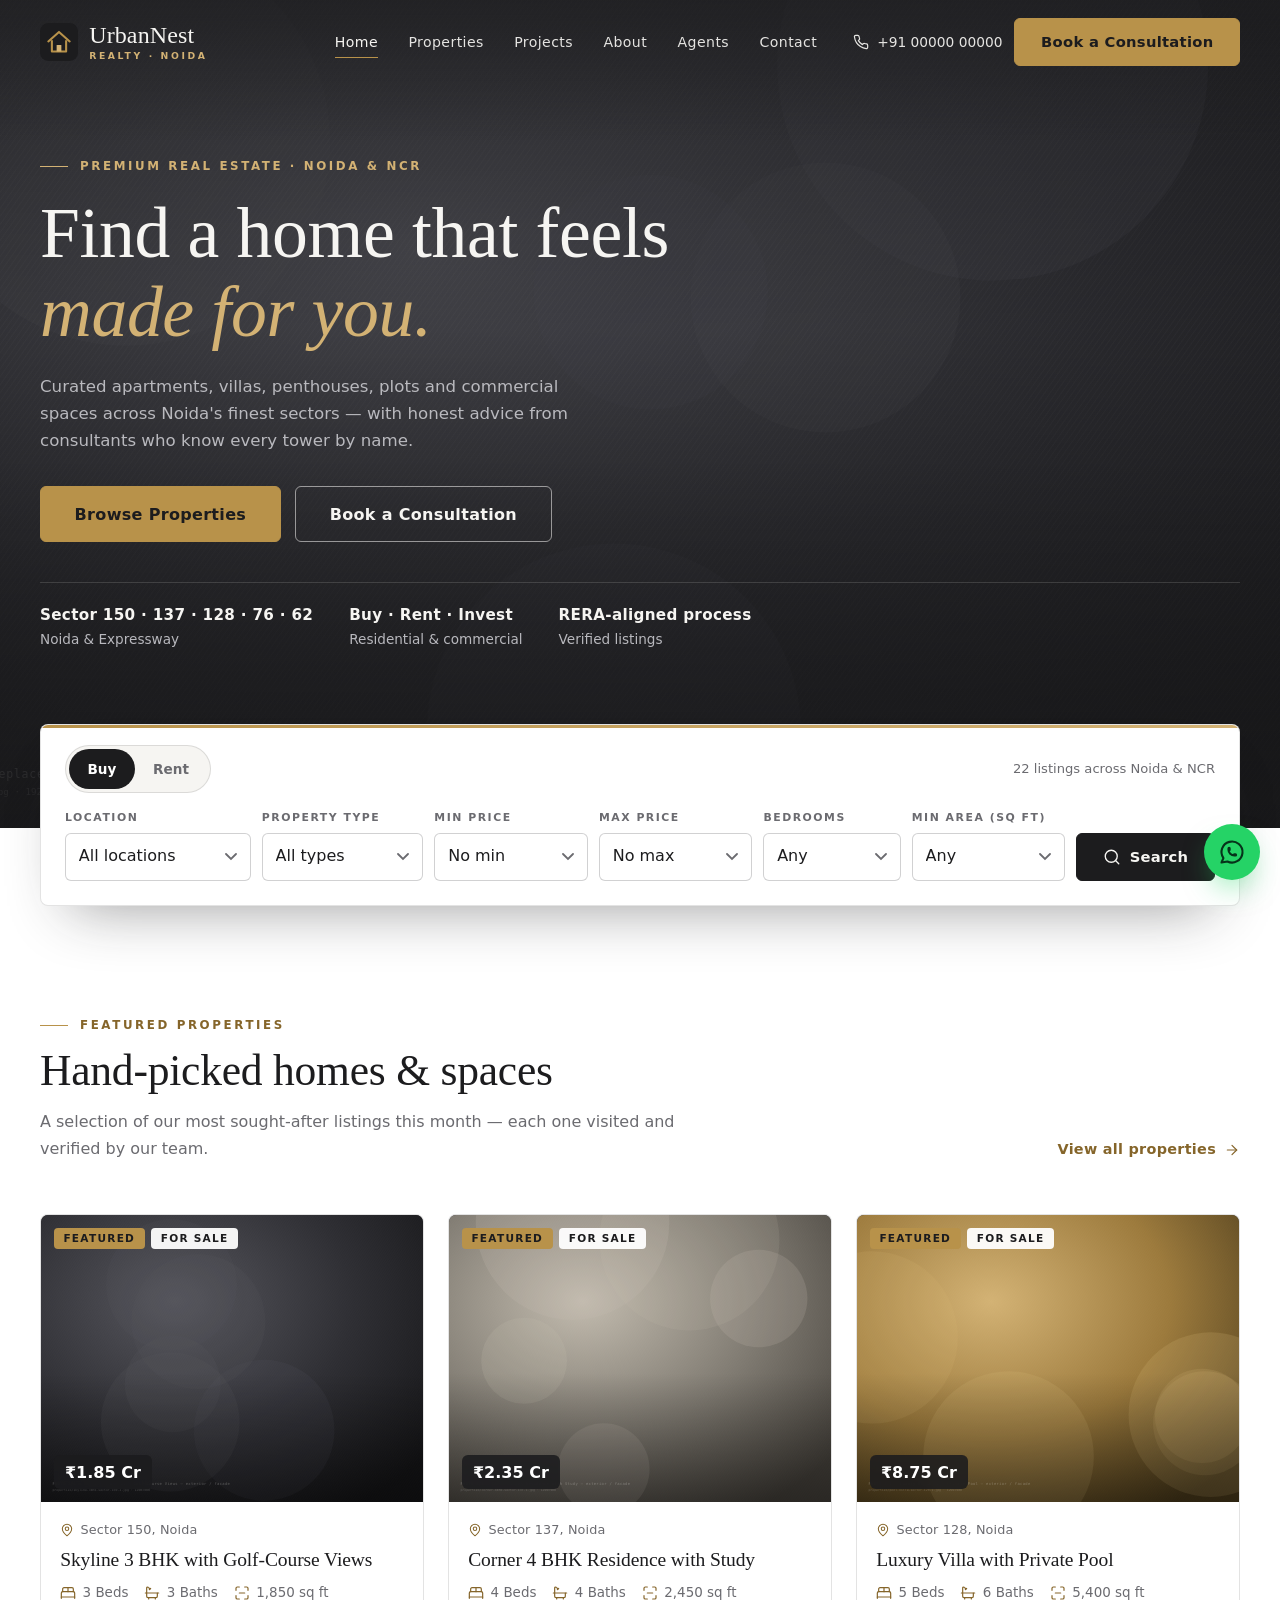
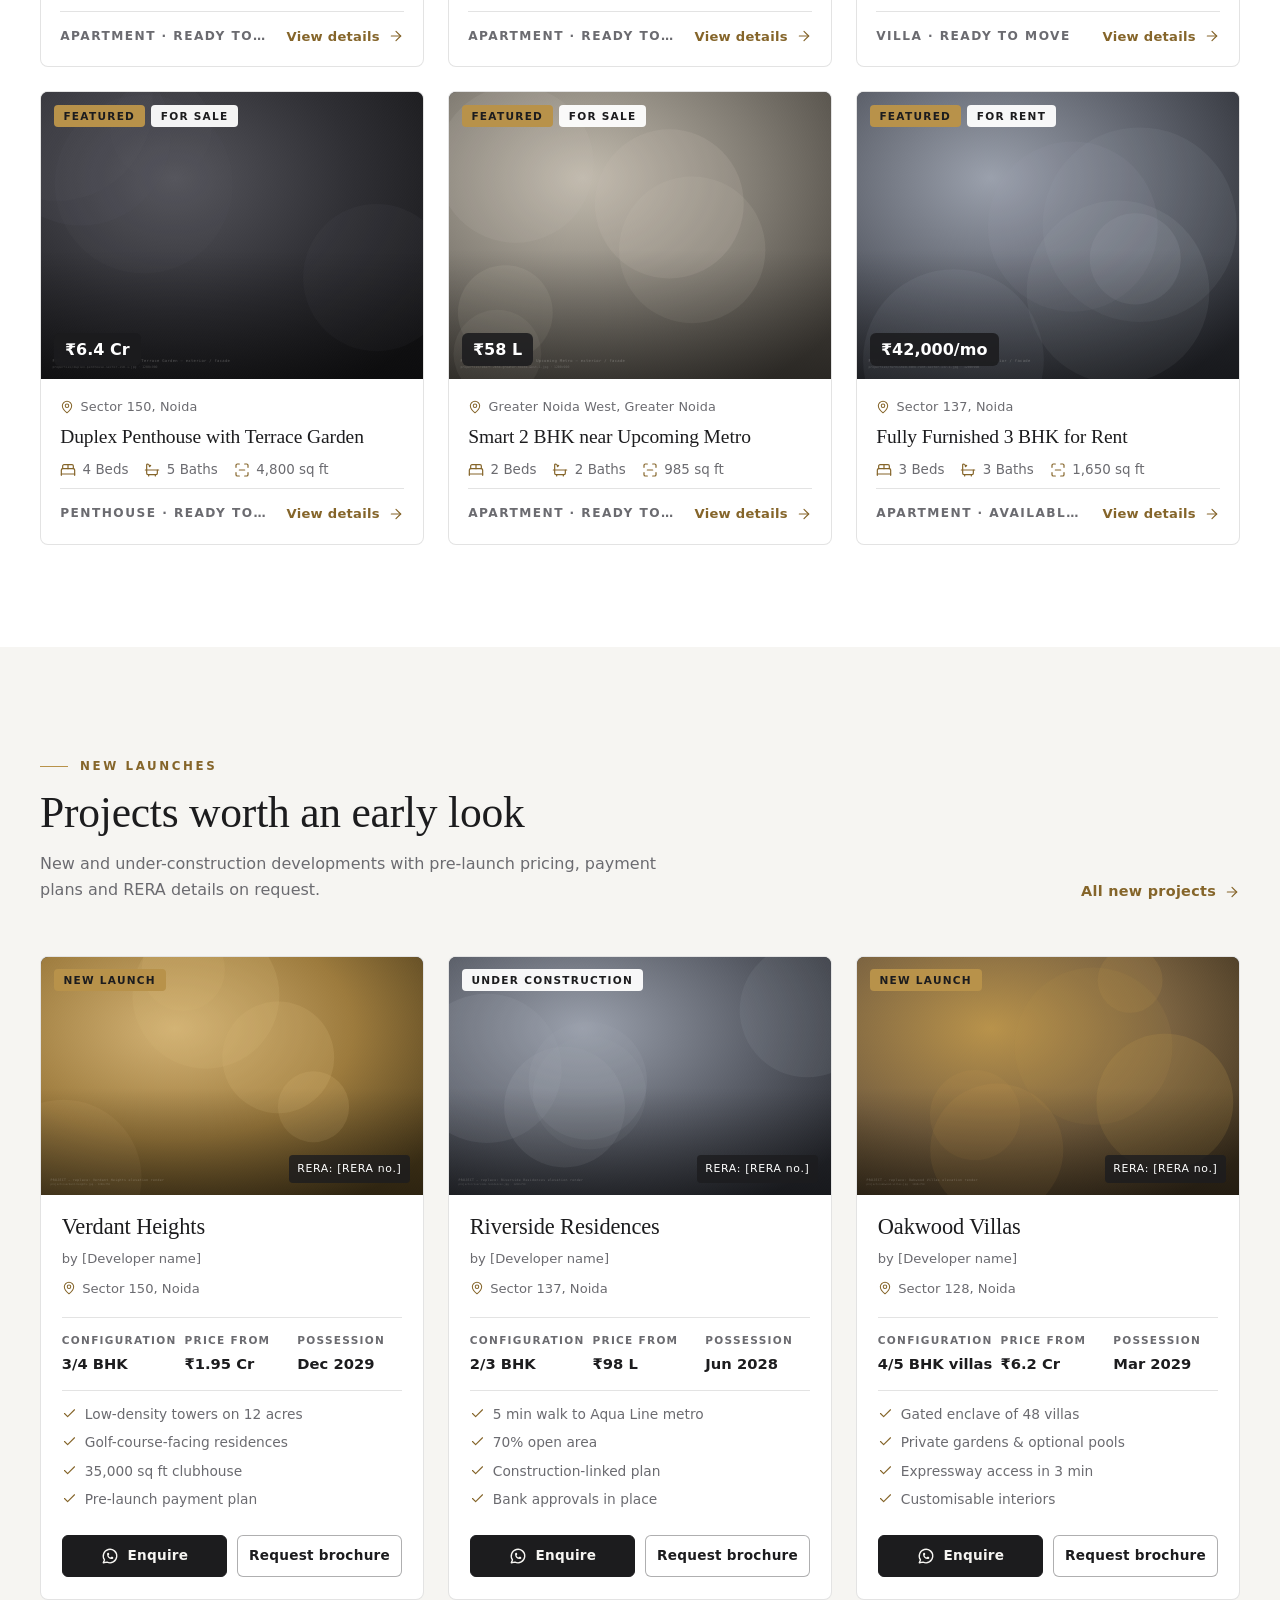
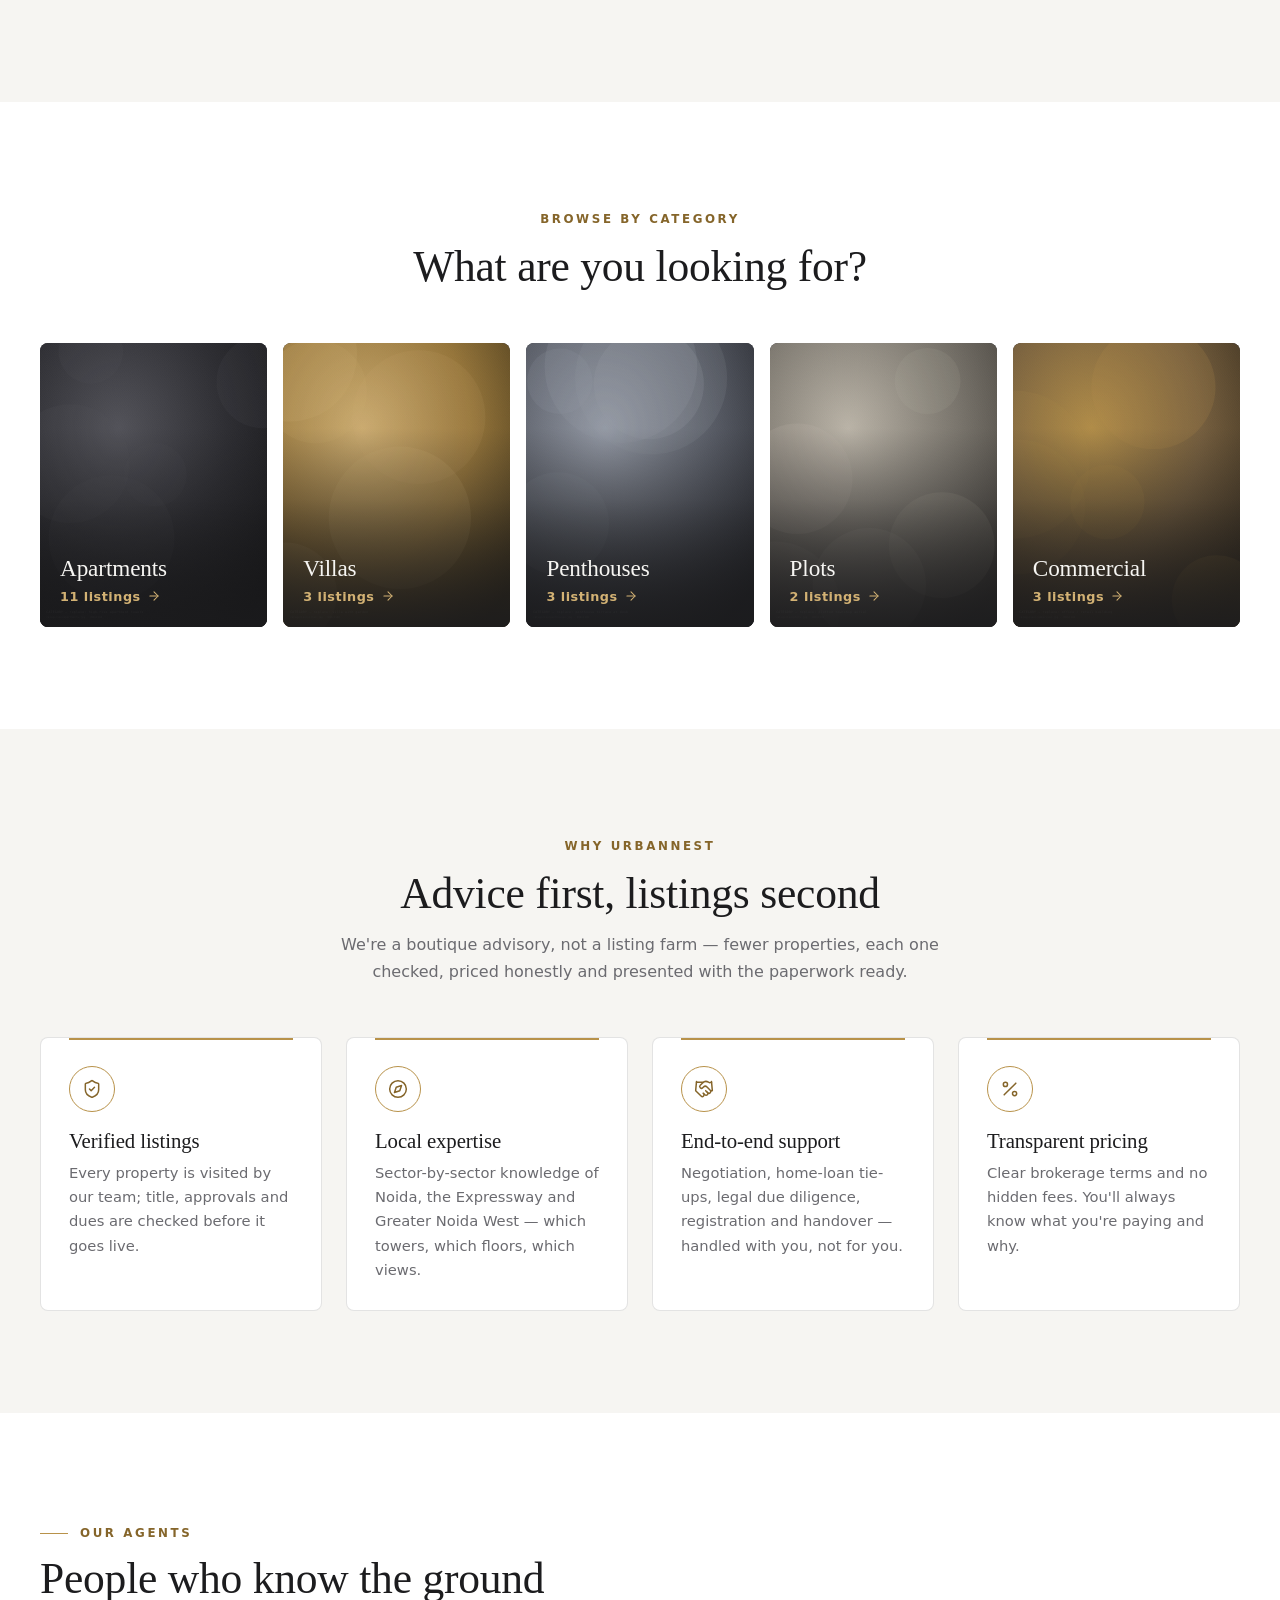
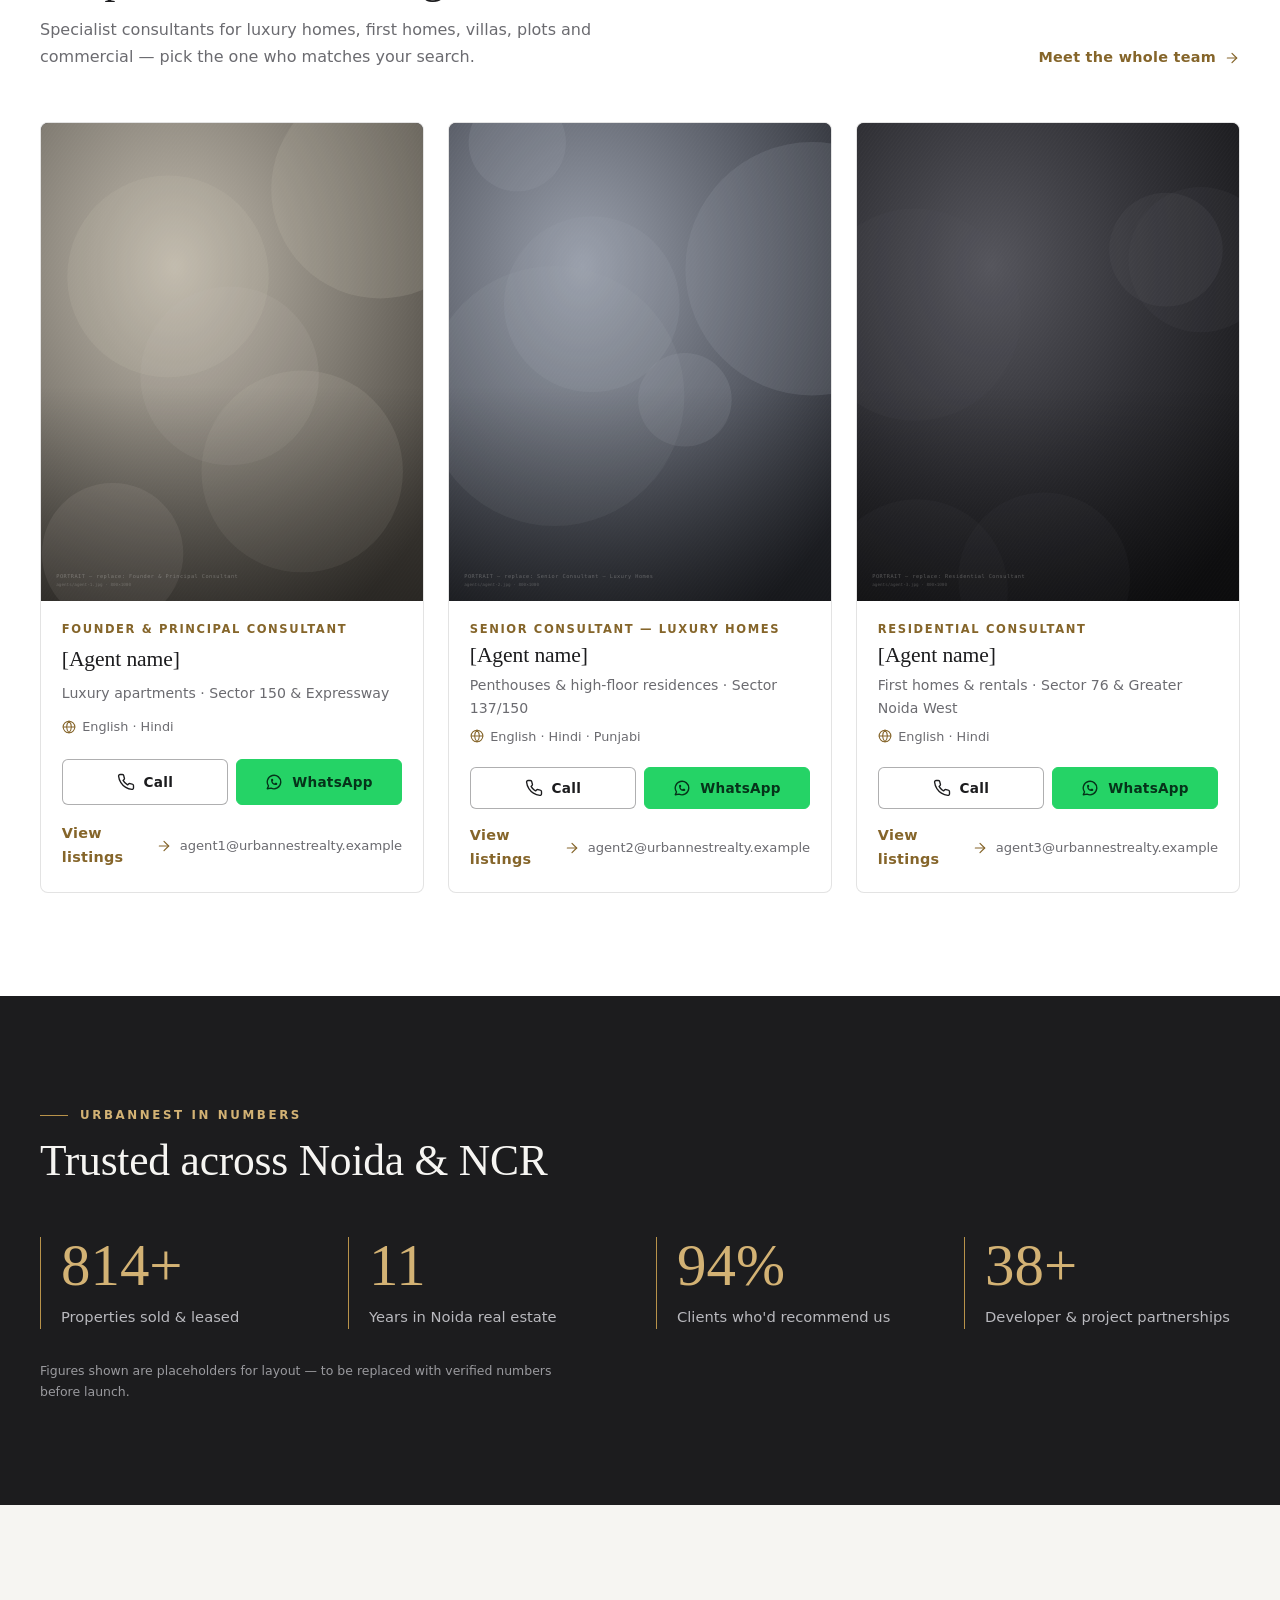
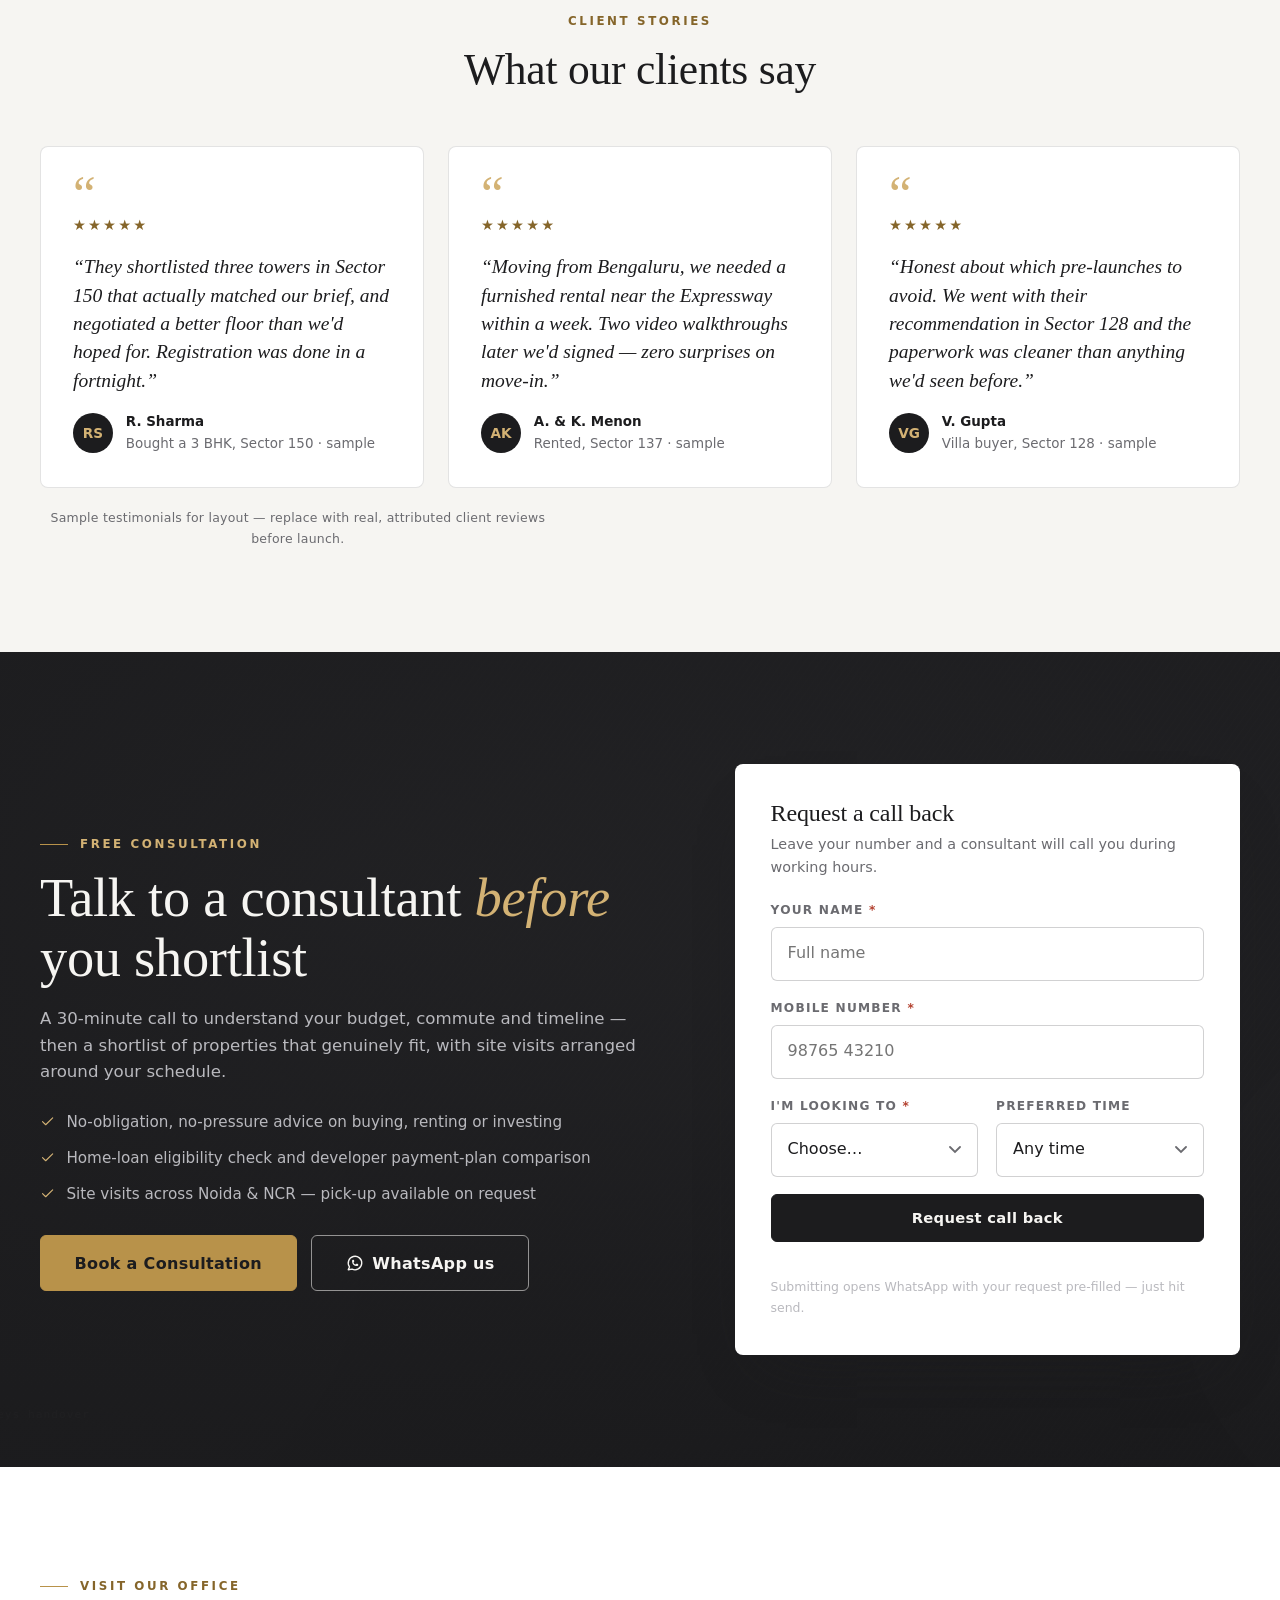
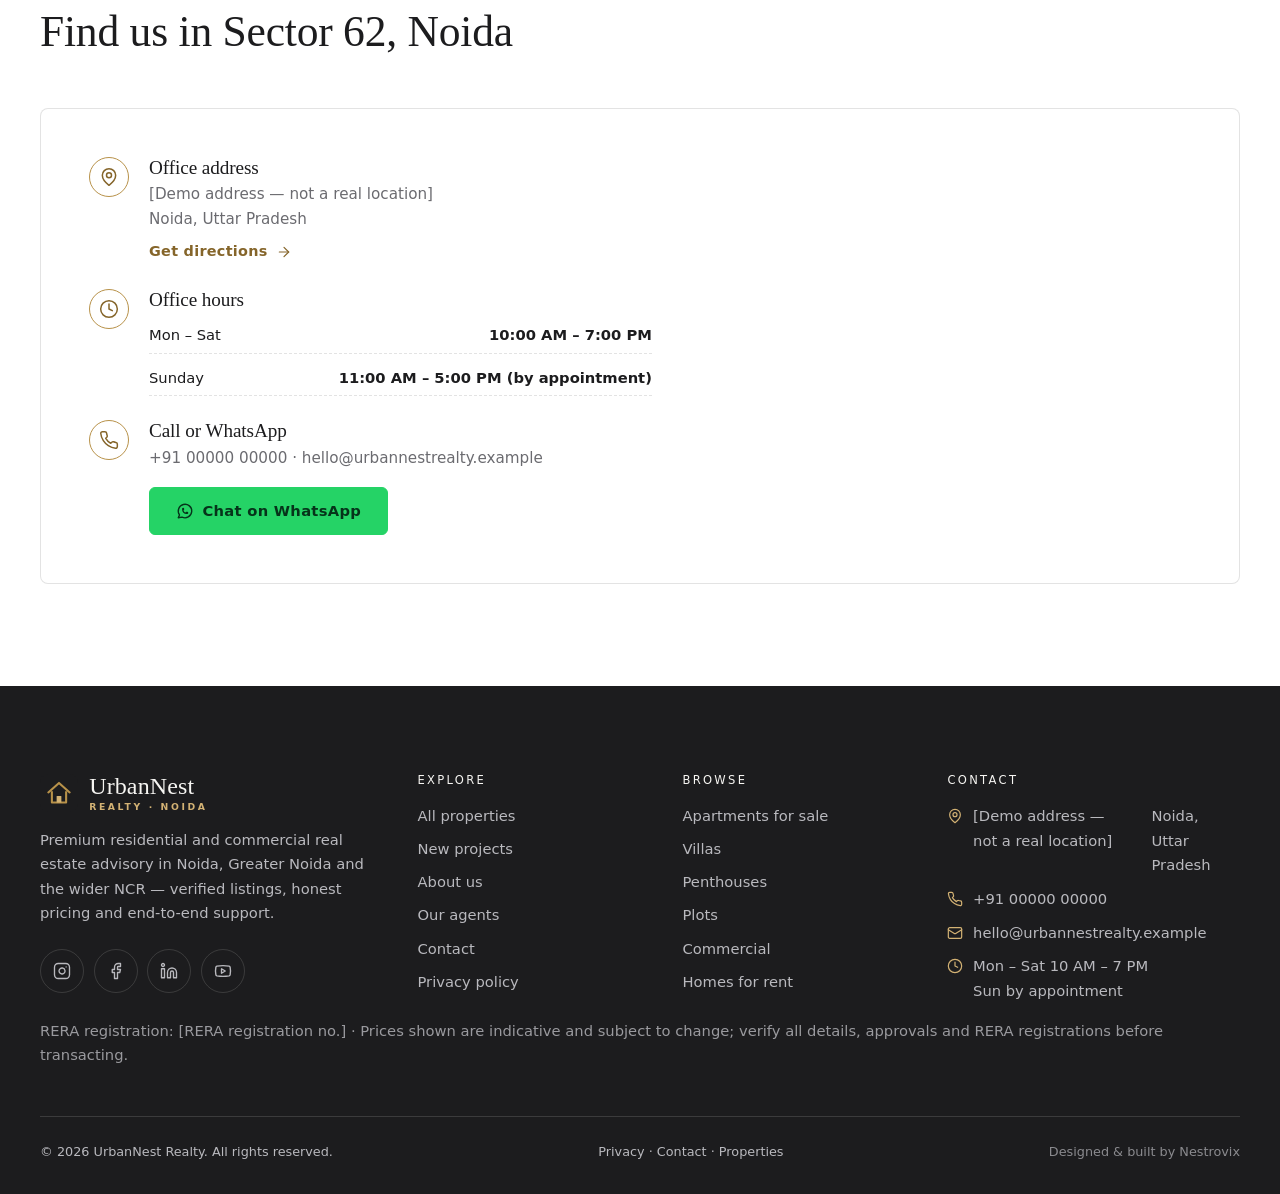
==== commit 0509f620: "privacy: replace contact details with demo values and remove map embeds" ====
--- a/index.html
+++ b/index.html
@@ -17,7 +17,7 @@
 <link rel="stylesheet" href="css/style.css">
 <script>document.documentElement.classList.add("js")</script>
 <script type="application/ld+json">
-{"@context":"https://schema.org","@type":"RealEstateAgent","name":"UrbanNest Realty","image":"https://urbannest.vercel.app/assets/og-image.png","url":"https://urbannest.vercel.app/","telephone":"+91-98XXX-XXXXX","email":"hello@urbannestrealty.in","priceRange":"₹₹₹","areaServed":["Noida","Greater Noida","Gurgaon","Ghaziabad","Delhi NCR"],"address":{"@type":"PostalAddress","streetAddress":"[Replace with office address]","addressLocality":"Noida","addressRegion":"Uttar Pradesh","postalCode":"201309","addressCountry":"IN"},"openingHoursSpecification":[{"@type":"OpeningHoursSpecification","dayOfWeek":["Monday","Tuesday","Wednesday","Thursday","Friday","Saturday"],"opens":"10:00","closes":"19:00"},{"@type":"OpeningHoursSpecification","dayOfWeek":["Sunday"],"opens":"11:00","closes":"17:00"}],"sameAs":["https://instagram.com/urbannestrealty","https://facebook.com/urbannestrealty","https://linkedin.com/company/urbannestrealty"]}
+{"@context":"https://schema.org","@type":"RealEstateAgent","name":"UrbanNest Realty","image":"https://urbannest.vercel.app/assets/og-image.png","url":"https://urbannest.vercel.app/","telephone":"+91-98XXX-XXXXX","email":"hello@urbannestrealty.example","priceRange":"₹₹₹","areaServed":["Noida","Greater Noida","Gurgaon","Ghaziabad","Delhi NCR"],"address":{"@type":"PostalAddress","streetAddress":"[Replace with office address]","addressLocality":"Noida","addressRegion":"Uttar Pradesh","postalCode":"201309","addressCountry":"IN"},"openingHoursSpecification":[{"@type":"OpeningHoursSpecification","dayOfWeek":["Monday","Tuesday","Wednesday","Thursday","Friday","Saturday"],"opens":"10:00","closes":"19:00"},{"@type":"OpeningHoursSpecification","dayOfWeek":["Sunday"],"opens":"11:00","closes":"17:00"}],"sameAs":["https://instagram.com/urbannestrealty","https://facebook.com/urbannestrealty","https://linkedin.com/company/urbannestrealty"]}
 </script>
 </head>
 <body><a class="skip-link" href="#main">Skip to content</a>
@@ -81,7 +81,7 @@
   <div class="mobile-nav__meta">
     <a data-href="tel" href="#"><svg class="ic"><use href="#i-phone"/></svg> <span data-bind="phoneDisplay">+91 98XXX XXXXX</span></a>
     <a data-href="whatsapp" href="#" target="_blank" rel="noopener"><svg class="ic"><use href="#i-whatsapp"/></svg> Chat on WhatsApp</a>
-    <a data-href="mail" href="#"><svg class="ic"><use href="#i-mail"/></svg> <span data-bind="email">hello@urbannestrealty.in</span></a>
+    <a data-href="mail" href="#"><svg class="ic"><use href="#i-mail"/></svg> <span data-bind="email">hello@urbannestrealty.example</span></a>
   </div>
 </div>
 <main id="main">
@@ -256,11 +256,10 @@
   <div class="container">
     <div class="section-head reveal"><span class="eyebrow">Visit our office</span><h2>Find us in Sector 62, Noida</h2></div>
     <div class="location reveal">
-      <div class="location__map"><iframe data-map-embed src="about:blank" title="Map — UrbanNest Realty office, Noida" loading="lazy" referrerpolicy="no-referrer-when-downgrade" allowfullscreen></iframe></div>
       <div class="location__info">
         <div class="info-row"><div class="why__icon"><svg class="ic"><use href="#i-pin"/></svg></div><div><h3>Office address</h3><address><span data-bind="addressLine1">[Address]</span><br><span data-bind="addressLine2">Noida, Uttar Pradesh</span></address><a class="link-arrow mt-1" data-href="map" href="#" target="_blank" rel="noopener">Get directions <svg class="ic"><use href="#i-arrow"/></svg></a></div></div>
         <div class="info-row"><div class="why__icon"><svg class="ic"><use href="#i-clock"/></svg></div><div><h3>Office hours</h3><div class="hours mt-1" data-hours></div></div></div>
-        <div class="info-row"><div class="why__icon"><svg class="ic"><use href="#i-phone"/></svg></div><div><h3>Call or WhatsApp</h3><p><a data-href="tel" href="#"><span data-bind="phoneDisplay">+91 98XXX XXXXX</span></a> · <a data-href="mail" href="#"><span data-bind="email">hello@urbannestrealty.in</span></a></p><a class="btn btn--whatsapp mt-2" data-href="whatsapp" href="#" target="_blank" rel="noopener"><svg class="ic"><use href="#i-whatsapp"/></svg> Chat on WhatsApp</a></div></div>
+        <div class="info-row"><div class="why__icon"><svg class="ic"><use href="#i-phone"/></svg></div><div><h3>Call or WhatsApp</h3><p><a data-href="tel" href="#"><span data-bind="phoneDisplay">+91 98XXX XXXXX</span></a> · <a data-href="mail" href="#"><span data-bind="email">hello@urbannestrealty.example</span></a></p><a class="btn btn--whatsapp mt-2" data-href="whatsapp" href="#" target="_blank" rel="noopener"><svg class="ic"><use href="#i-whatsapp"/></svg> Chat on WhatsApp</a></div></div>
       </div>
     </div>
   </div>
@@ -285,7 +284,7 @@
       <div><h4>Contact</h4><div class="footer-contact">
         <span><svg class="ic"><use href="#i-pin"/></svg><span><span data-bind="addressLine1">[Address]</span><br><span data-bind="addressLine2">Noida, Uttar Pradesh</span></span></span>
         <a data-href="tel" href="#"><svg class="ic"><use href="#i-phone"/></svg><span data-bind="phoneDisplay">+91 98XXX XXXXX</span></a>
-        <a data-href="mail" href="#"><svg class="ic"><use href="#i-mail"/></svg><span data-bind="email">hello@urbannestrealty.in</span></a>
+        <a data-href="mail" href="#"><svg class="ic"><use href="#i-mail"/></svg><span data-bind="email">hello@urbannestrealty.example</span></a>
         <span><svg class="ic"><use href="#i-clock"/></svg><span>Mon – Sat 10 AM – 7 PM<br>Sun by appointment</span></span>
       </div></div>
     </div>
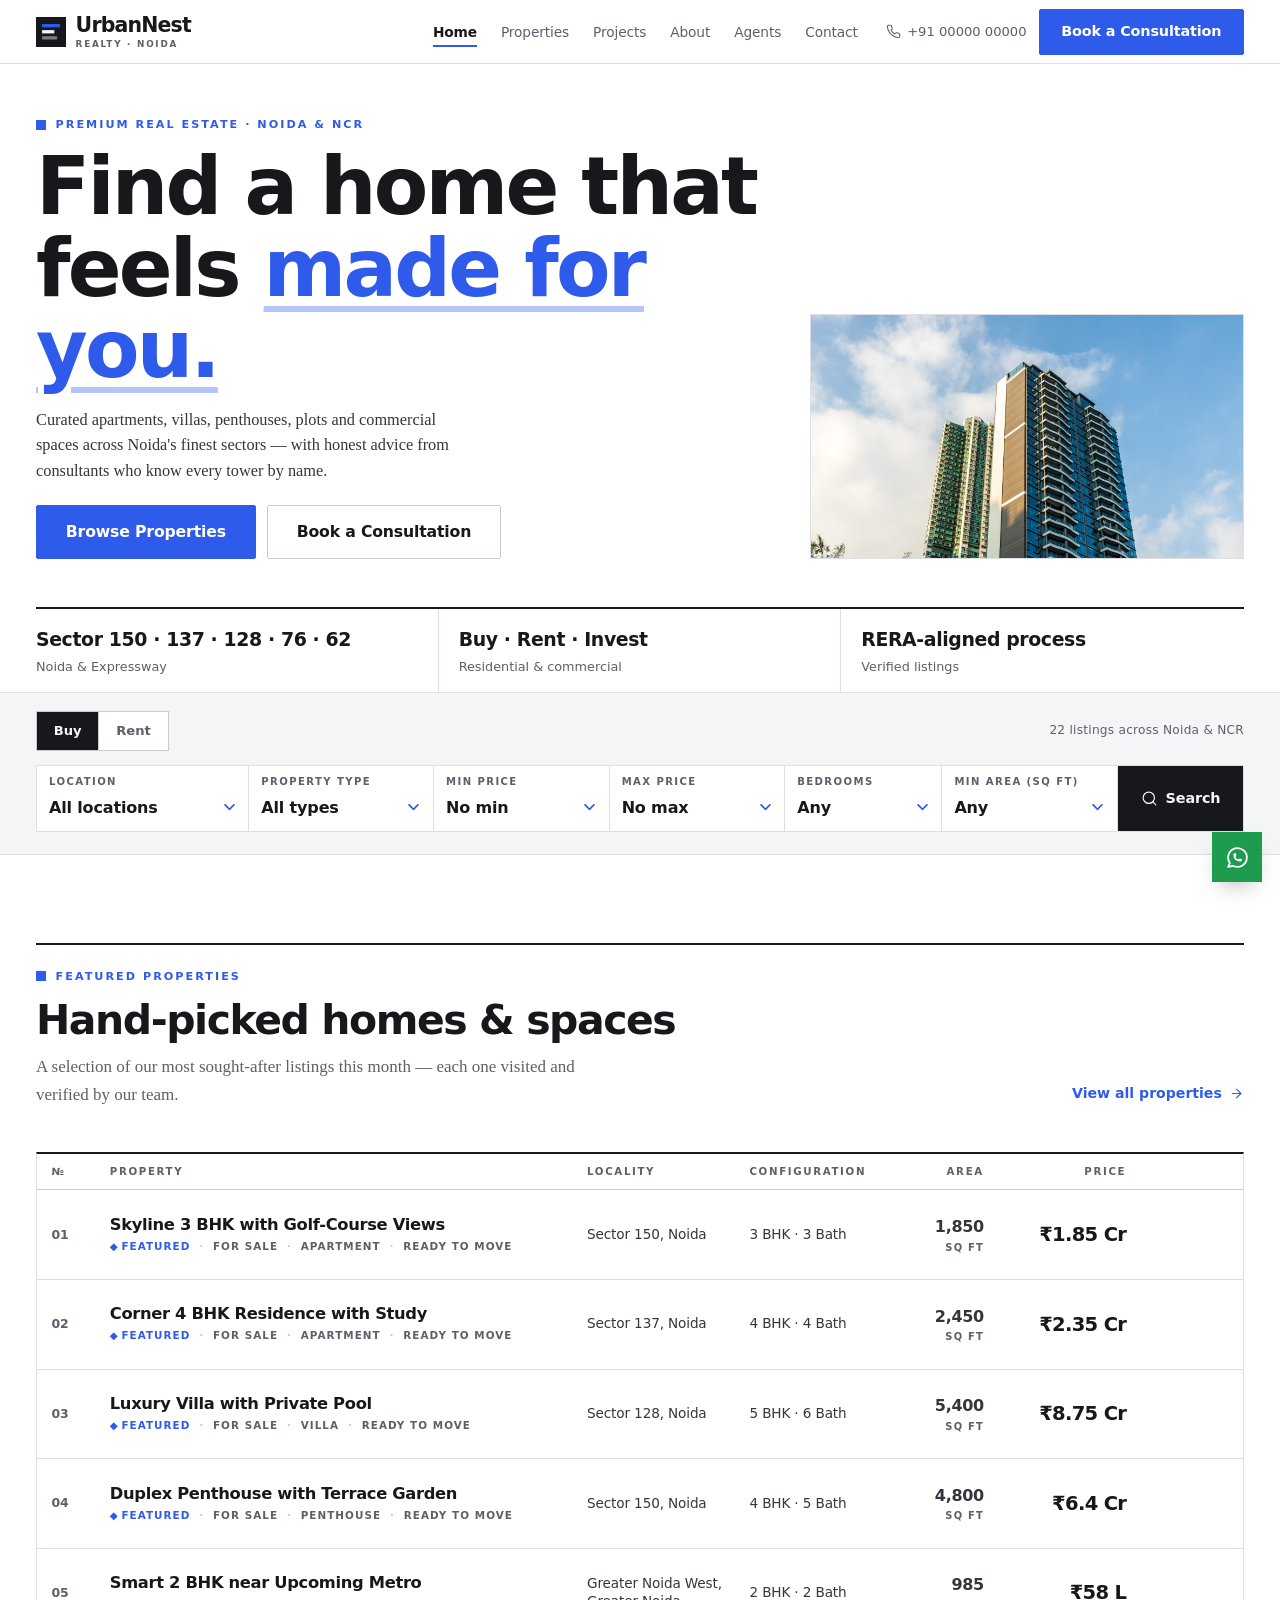
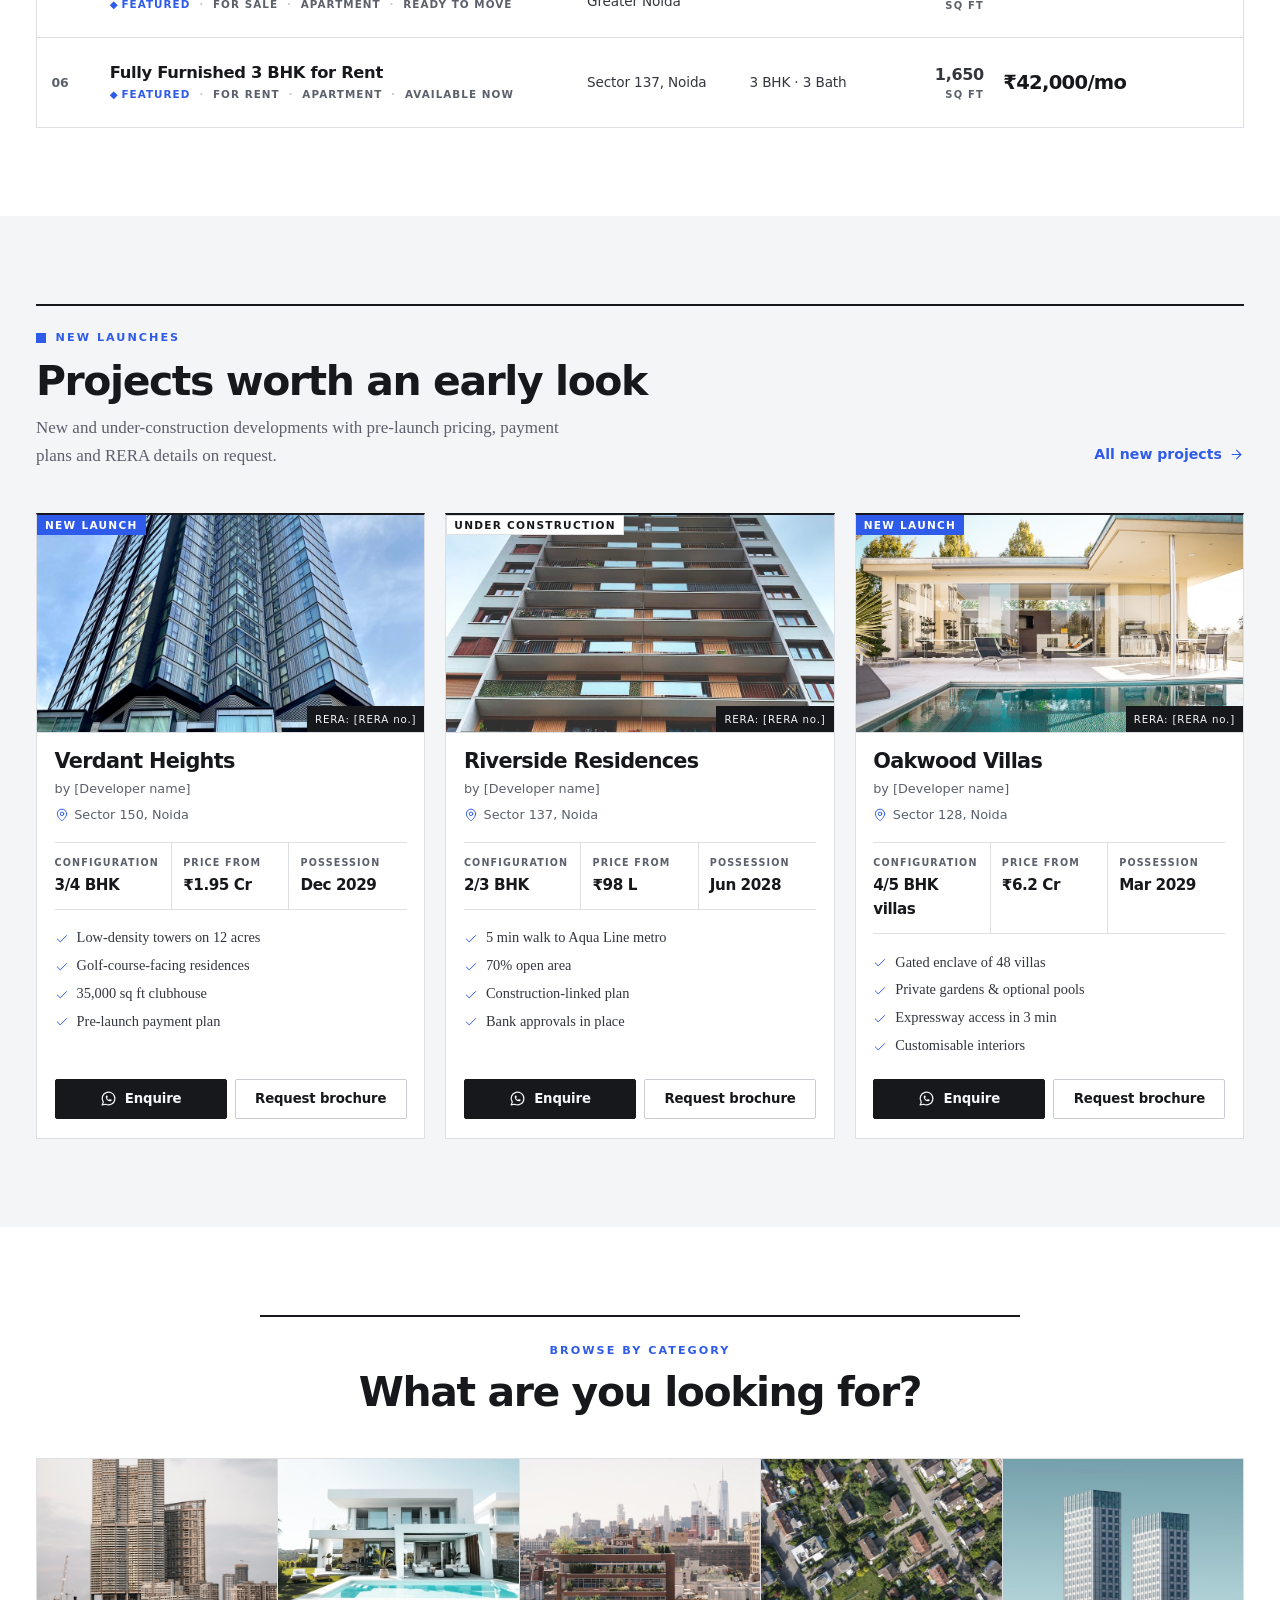
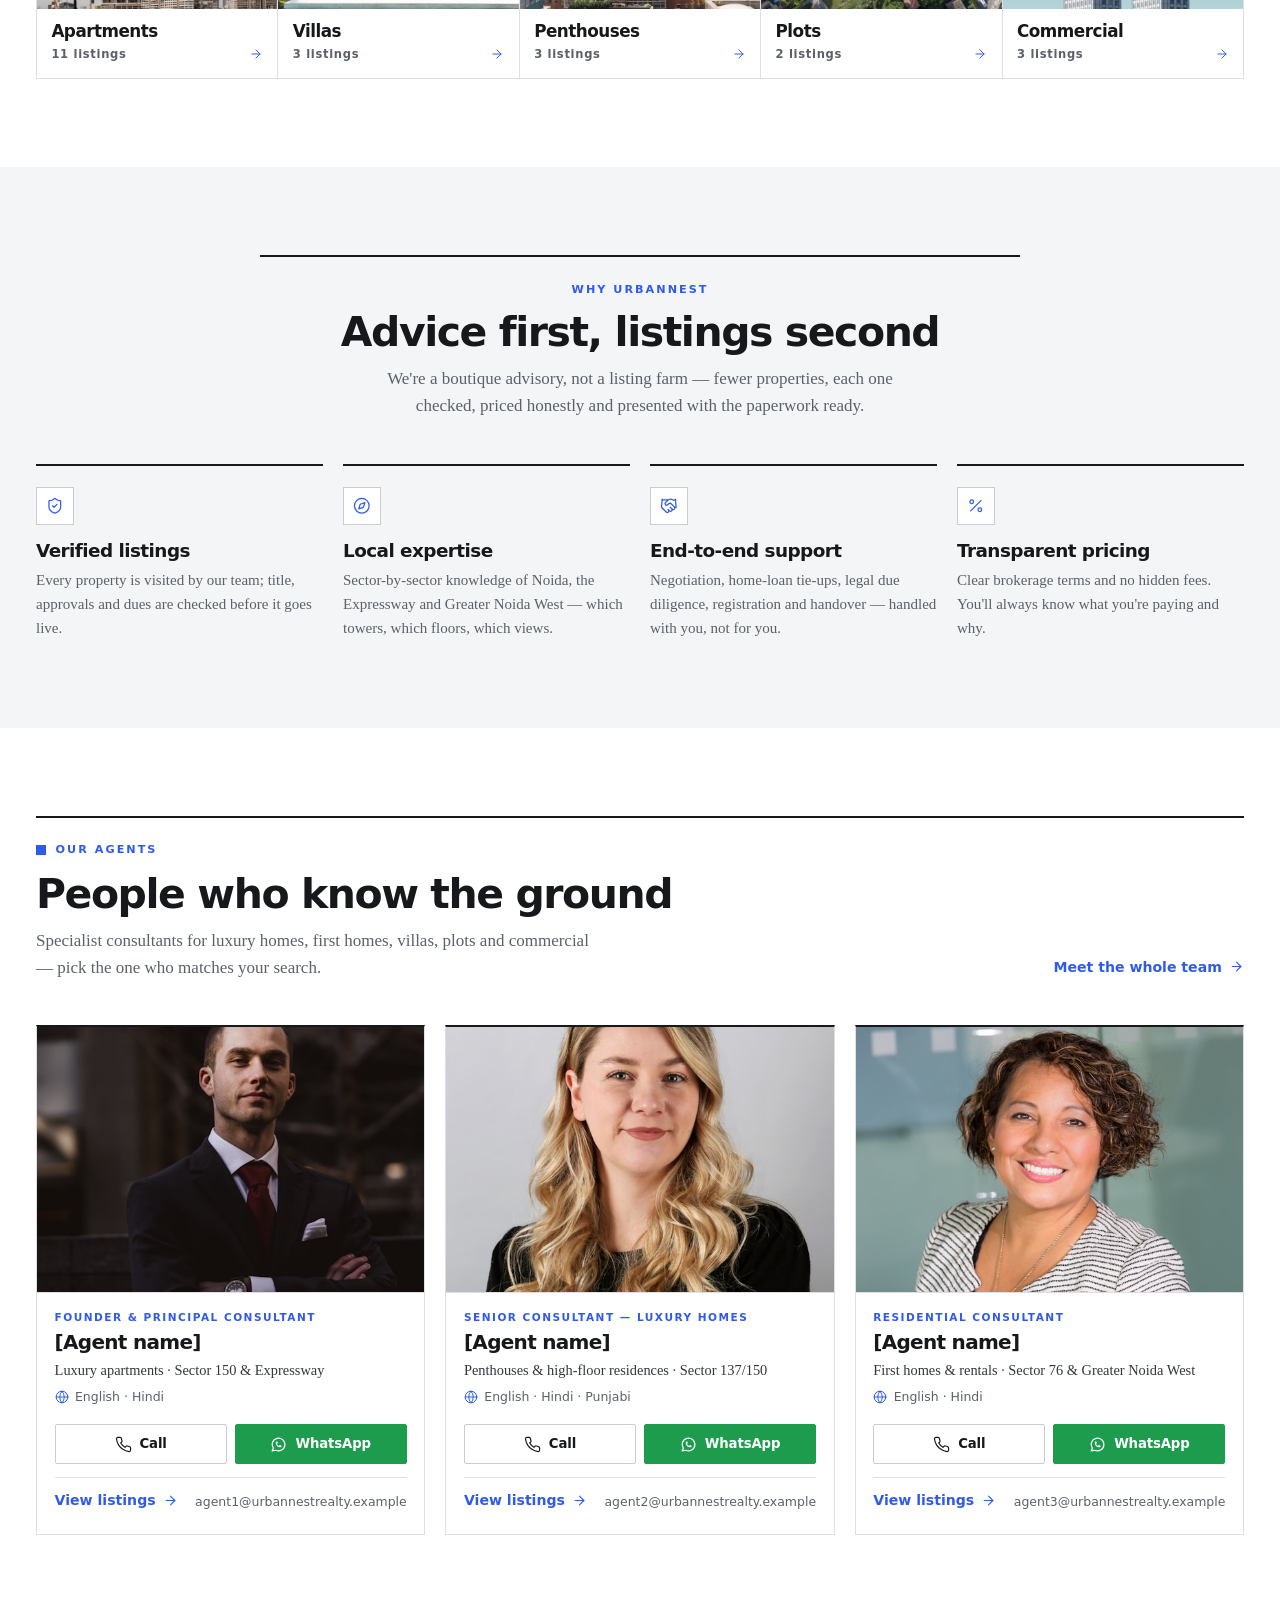
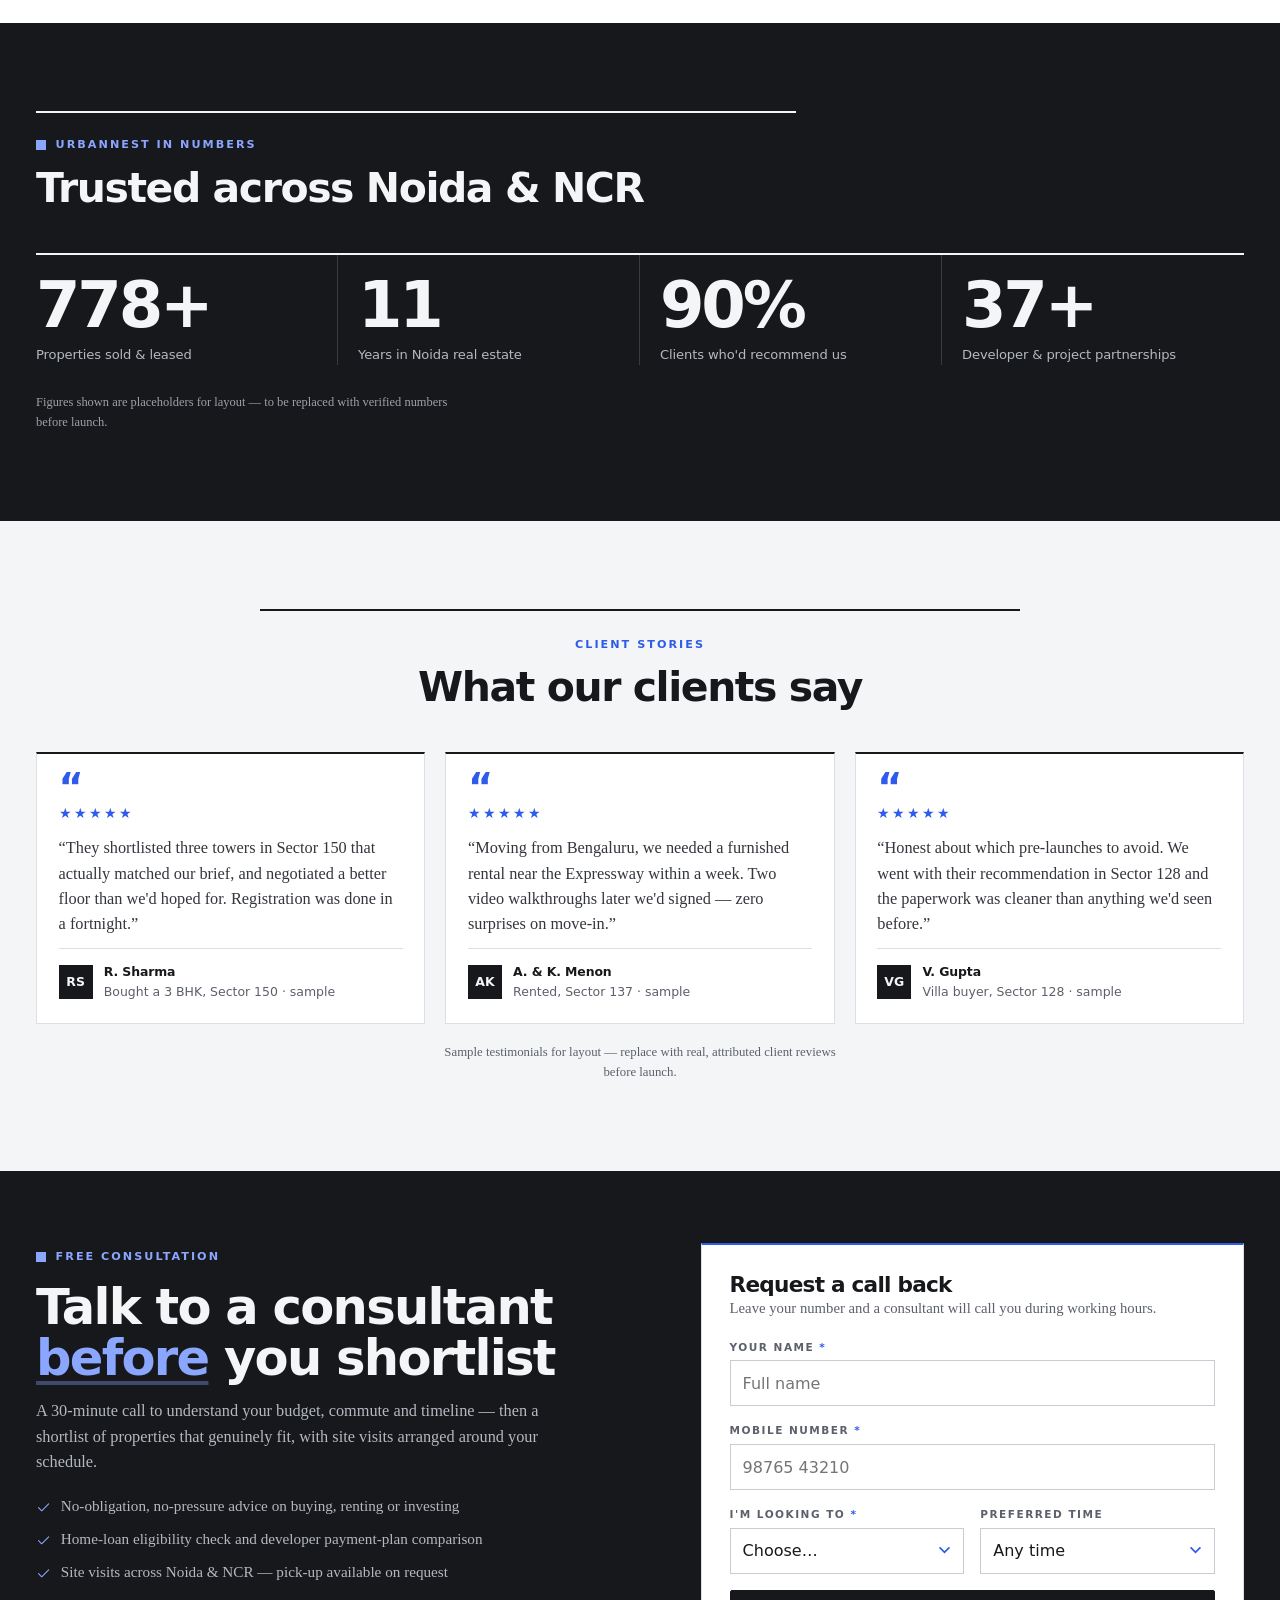
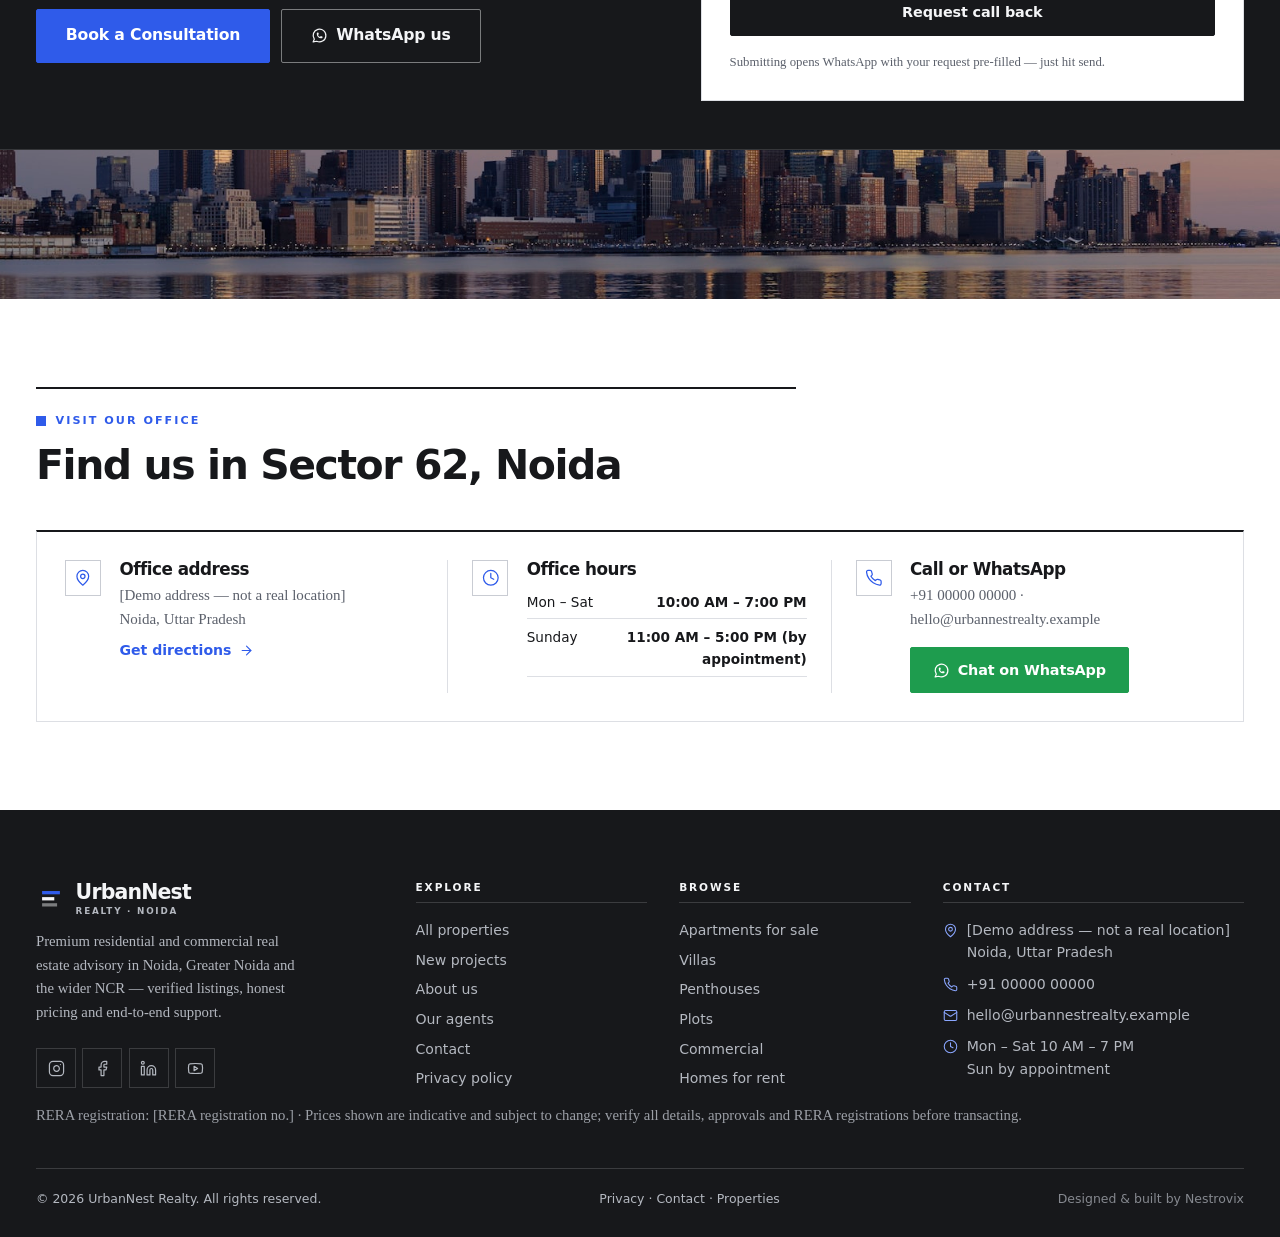
==== commit ea8c28ff: "design: distinct visual identity — new type system, palette and layout language" ====
--- a/index.html
+++ b/index.html
@@ -10,10 +10,10 @@
 <meta property="og:title" content="UrbanNest Realty — Premium Real Estate in Noida | Apartments, Villas, Penthouses, Plots & Commercial"><meta property="og:description" content="UrbanNest Realty is a premium real estate company in Noida. Search verified apartments, villas, penthouses, plots and commercial spaces across Sector 150, 137, 128, 76, 62, the Expressway and Greater Noida West. Book a free consultation.">
 <meta property="og:image" content="https://urbannest.vercel.app/assets/og-image.png"><meta property="og:url" content="https://urbannest.vercel.app/">
 <meta name="twitter:card" content="summary_large_image">
-<meta name="theme-color" content="#1C1C1E">
+<meta name="theme-color" content="#17181B">
 <link rel="icon" href="assets/favicon.svg" type="image/svg+xml">
-<link rel="preload" href="assets/fonts/dm-serif-display-latin-400-normal.woff2" as="font" type="font/woff2" crossorigin>
-<link rel="preload" href="assets/fonts/inter-latin-400-normal.woff2" as="font" type="font/woff2" crossorigin>
+<link rel="preload" href="assets/fonts/bricolage-grotesque-latin-800-normal.woff2" as="font" type="font/woff2" crossorigin>
+<link rel="preload" href="assets/fonts/source-serif-4-latin-400-normal.woff2" as="font" type="font/woff2" crossorigin>
 <link rel="stylesheet" href="css/style.css">
 <script>document.documentElement.classList.add("js")</script>
 <script type="application/ld+json">
@@ -64,7 +64,7 @@
 </defs></svg>
 <header class="site-header" id="top">
   <div class="container--wide">
-    <a class="brand" href="index.html" aria-label="UrbanNest Realty — home"><svg class="brand__mark" viewBox="0 0 64 64" aria-hidden="true"><rect width="64" height="64" rx="14" fill="#1C1C1E"/><path d="M14 31 32 15l18 16" fill="none" stroke="#B8924A" stroke-width="3.5" stroke-linecap="round" stroke-linejoin="round"/><path d="M20 29v19h24V29" fill="none" stroke="#B8924A" stroke-width="3.5" stroke-linejoin="round"/><rect x="28" y="37" width="8" height="11" rx="1" fill="#D3B274"/></svg><span>UrbanNest<small>Realty · Noida</small></span></a>
+    <a class="brand" href="index.html" aria-label="UrbanNest Realty — home"><svg class="brand__mark" viewBox="0 0 64 64" aria-hidden="true"><rect width="64" height="64" fill="#17181B"/><rect x="13" y="15" width="38" height="7" fill="#2F5BEA"/><rect x="13" y="28" width="26" height="7" fill="#F4F5F7"/><rect x="13" y="41" width="32" height="7" fill="#F4F5F7" opacity=".45"/></svg><span>UrbanNest<small>Realty · Noida</small></span></a>
     <nav class="nav" aria-label="Primary">
       <ul class="nav__links"><li><a href="index.html">Home</a></li><li><a href="properties.html">Properties</a></li><li><a href="projects.html">Projects</a></li><li><a href="about.html">About</a></li><li><a href="agents.html">Agents</a></li><li><a href="contact.html">Contact</a></li></ul>
       <div class="nav__cta">
@@ -87,16 +87,15 @@
 <main id="main">
 <!-- 1. HERO (with the property search bar floating under it — section 2) -->
 <section class="hero" aria-label="Welcome">
-  <div class="hero__media"><img src="assets/images/hero-home.svg" alt="Premium residential towers in Noida at dusk" width="1920" height="1080" fetchpriority="high"></div>
-  <div class="hero__overlay"></div>
   <div class="container hero__content">
     <span class="eyebrow reveal">Premium real estate · Noida &amp; NCR</span>
     <h1 class="reveal d1">Find a home that feels <em>made for you.</em></h1>
     <p class="lead reveal d2">Curated apartments, villas, penthouses, plots and commercial spaces across Noida's finest sectors — with honest advice from consultants who know every tower by name.</p>
     <div class="hero__actions reveal d3">
       <a class="btn btn--primary btn--lg" href="properties.html">Browse Properties</a>
-      <a class="btn btn--outline-light btn--lg" href="contact.html#consult">Book a Consultation</a>
-    </div>
+      <a class="btn btn--outline-dark btn--lg" href="contact.html#consult">Book a Consultation</a>
+    </div>
+    <div class="hero__media reveal d2"><img src="assets/images/hero-home.jpg" alt="Two modern high-rise apartment towers with pale facades rising against a blue sky scattered with white cloud" width="1600" height="900" fetchpriority="high"></div>
     <div class="hero__meta reveal d3">
       <div><b>Sector 150 · 137 · 128 · 76 · 62</b>Noida &amp; Expressway</div>
       <div><b>Buy · Rent · Invest</b>Residential &amp; commercial</div>
@@ -134,7 +133,10 @@
       <div><span class="eyebrow">Featured properties</span><h2>Hand-picked homes &amp; spaces</h2><p>A selection of our most sought-after listings this month — each one visited and verified by our team.</p></div>
       <a class="link-arrow" href="properties.html">View all properties <svg class="ic"><use href="#i-arrow"/></svg></a>
     </div>
-    <div class="prop-grid" data-featured></div>
+    <div class="pindex reveal">
+      <div class="pindex__head"><span>№</span><span>Property</span><span>Locality</span><span>Configuration</span><span>Area</span><span>Price</span><span></span></div>
+      <div class="pindex__rows" data-featured></div>
+    </div>
   </div>
 </section>
 
@@ -154,11 +156,11 @@
   <div class="container">
     <div class="section-head center reveal"><span class="eyebrow">Browse by category</span><h2>What are you looking for?</h2></div>
     <div class="cat-grid">
-      <a class="cat reveal" href="properties.html?type=apartment"><img src="assets/images/categories/apartments.svg" alt="" loading="lazy" width="900" height="1100"><div class="cat__body"><h3>Apartments</h3><span><b data-cat-count="apartment">—</b> <svg class="ic"><use href="#i-arrow"/></svg></span></div></a>
-      <a class="cat reveal d1" href="properties.html?type=villa"><img src="assets/images/categories/villas.svg" alt="" loading="lazy" width="900" height="1100"><div class="cat__body"><h3>Villas</h3><span><b data-cat-count="villa">—</b> <svg class="ic"><use href="#i-arrow"/></svg></span></div></a>
-      <a class="cat reveal d2" href="properties.html?type=penthouse"><img src="assets/images/categories/penthouses.svg" alt="" loading="lazy" width="900" height="1100"><div class="cat__body"><h3>Penthouses</h3><span><b data-cat-count="penthouse">—</b> <svg class="ic"><use href="#i-arrow"/></svg></span></div></a>
-      <a class="cat reveal d3" href="properties.html?type=plot"><img src="assets/images/categories/plots.svg" alt="" loading="lazy" width="900" height="1100"><div class="cat__body"><h3>Plots</h3><span><b data-cat-count="plot">—</b> <svg class="ic"><use href="#i-arrow"/></svg></span></div></a>
-      <a class="cat reveal d3" href="properties.html?type=commercial"><img src="assets/images/categories/commercial.svg" alt="" loading="lazy" width="900" height="1100"><div class="cat__body"><h3>Commercial</h3><span><b data-cat-count="commercial">—</b> <svg class="ic"><use href="#i-arrow"/></svg></span></div></a>
+      <a class="cat reveal" href="properties.html?type=apartment"><img src="assets/images/categories/apartments.jpg" alt="A cluster of tall apartment towers in the foreground of a city skyline" loading="lazy" width="600" height="375"><div class="cat__body"><h3>Apartments</h3><span><b data-cat-count="apartment">—</b> <svg class="ic"><use href="#i-arrow"/></svg></span></div></a>
+      <a class="cat reveal d1" href="properties.html?type=villa"><img src="assets/images/categories/villas.jpg" alt="A white flat-roofed villa with a rectangular swimming pool and an outdoor lounge area" loading="lazy" width="600" height="375"><div class="cat__body"><h3>Villas</h3><span><b data-cat-count="villa">—</b> <svg class="ic"><use href="#i-arrow"/></svg></span></div></a>
+      <a class="cat reveal d2" href="properties.html?type=penthouse"><img src="assets/images/categories/penthouses.jpg" alt="A sunlit city skyline seen from a high roof terrace" loading="lazy" width="600" height="375"><div class="cat__body"><h3>Penthouses</h3><span><b data-cat-count="penthouse">—</b> <svg class="ic"><use href="#i-arrow"/></svg></span></div></a>
+      <a class="cat reveal d3" href="properties.html?type=plot"><img src="assets/images/categories/plots.jpg" alt="An aerial view of surveyed housing lots divided by new roads" loading="lazy" width="600" height="375"><div class="cat__body"><h3>Plots</h3><span><b data-cat-count="plot">—</b> <svg class="ic"><use href="#i-arrow"/></svg></span></div></a>
+      <a class="cat reveal d3" href="properties.html?type=commercial"><img src="assets/images/categories/commercial.jpg" alt="Two teal-and-white glass office towers seen from street level" loading="lazy" width="600" height="375"><div class="cat__body"><h3>Commercial</h3><span><b data-cat-count="commercial">—</b> <svg class="ic"><use href="#i-arrow"/></svg></span></div></a>
     </div>
   </div>
 </section>
@@ -217,7 +219,7 @@
 
 <!-- 10. CONSULTATION CTA -->
 <section class="cta-band" id="consultation">
-  <img src="assets/images/cta-consult.svg" alt="" loading="lazy" width="1920" height="800">
+  <img src="assets/images/cta-consult.jpg" alt="A dense city skyline seen across open water in clear daylight" loading="lazy" width="1600" height="667">
   <div class="container">
     <div class="cta-layout">
       <div class="reveal">
@@ -270,7 +272,7 @@
   <div class="container">
     <div class="footer-grid">
       <div>
-        <a class="brand" href="index.html"><svg class="brand__mark" viewBox="0 0 64 64" aria-hidden="true"><rect width="64" height="64" rx="14" fill="#1C1C1E"/><path d="M14 31 32 15l18 16" fill="none" stroke="#B8924A" stroke-width="3.5" stroke-linecap="round" stroke-linejoin="round"/><path d="M20 29v19h24V29" fill="none" stroke="#B8924A" stroke-width="3.5" stroke-linejoin="round"/><rect x="28" y="37" width="8" height="11" rx="1" fill="#D3B274"/></svg><span>UrbanNest<small>Realty · Noida</small></span></a>
+        <a class="brand" href="index.html"><svg class="brand__mark" viewBox="0 0 64 64" aria-hidden="true"><rect width="64" height="64" fill="#17181B"/><rect x="13" y="15" width="38" height="7" fill="#2F5BEA"/><rect x="13" y="28" width="26" height="7" fill="#F4F5F7"/><rect x="13" y="41" width="32" height="7" fill="#F4F5F7" opacity=".45"/></svg><span>UrbanNest<small>Realty · Noida</small></span></a>
         <p>Premium residential and commercial real estate advisory in Noida, Greater Noida and the wider NCR — verified listings, honest pricing and end-to-end support.</p>
         <div class="socials mt-3">
           <a data-href="instagram" href="#" target="_blank" rel="noopener" aria-label="Instagram"><svg class="ic"><use href="#i-instagram"/></svg></a>
--- a/css/style.css
+++ b/css/style.css
@@ -1,591 +1,643 @@
 /* ============================================================
    URBANNEST REALTY — Premium Real Estate · Noida
    Design system & styles
-   Theme: white × charcoal × gold · premium corporate · large imagery
-   Headings: DM Serif Display (serif, 400 + italic) · Body: Inter (400/500/600)
+   Identity: graphite ink × signal blue × paper · property INDEX, not brochure
+   Display: Bricolage Grotesque (400/600/800) · Body: Source Serif 4 (400/600)
    ============================================================ */
 
 /* ---------- Fonts (self-hosted, no third-party requests) ---------- */
-@font-face{font-family:"DM Serif Display";font-style:normal;font-weight:400;font-display:swap;src:url("../assets/fonts/dm-serif-display-latin-400-normal.woff2") format("woff2")}
-@font-face{font-family:"DM Serif Display";font-style:italic;font-weight:400;font-display:swap;src:url("../assets/fonts/dm-serif-display-latin-400-italic.woff2") format("woff2")}
-@font-face{font-family:"Inter";font-style:normal;font-weight:400;font-display:swap;src:url("../assets/fonts/inter-latin-400-normal.woff2") format("woff2")}
-@font-face{font-family:"Inter";font-style:normal;font-weight:500;font-display:swap;src:url("../assets/fonts/inter-latin-500-normal.woff2") format("woff2")}
-@font-face{font-family:"Inter";font-style:normal;font-weight:600;font-display:swap;src:url("../assets/fonts/inter-latin-600-normal.woff2") format("woff2")}
+@font-face{font-family:"Bricolage Grotesque";font-style:normal;font-weight:400;font-display:swap;src:url("../assets/fonts/bricolage-grotesque-latin-400-normal.woff2") format("woff2")}
+@font-face{font-family:"Bricolage Grotesque";font-style:normal;font-weight:600;font-display:swap;src:url("../assets/fonts/bricolage-grotesque-latin-600-normal.woff2") format("woff2")}
+@font-face{font-family:"Bricolage Grotesque";font-style:normal;font-weight:800;font-display:swap;src:url("../assets/fonts/bricolage-grotesque-latin-800-normal.woff2") format("woff2")}
+@font-face{font-family:"Source Serif 4";font-style:normal;font-weight:400;font-display:swap;src:url("../assets/fonts/source-serif-4-latin-400-normal.woff2") format("woff2")}
+@font-face{font-family:"Source Serif 4";font-style:normal;font-weight:600;font-display:swap;src:url("../assets/fonts/source-serif-4-latin-600-normal.woff2") format("woff2")}
 
 /* ---------- Tokens ---------- */
 :root{
-  /* brand colours (from the brief) */
-  --white:#FFFFFF;           /* page background */
-  --off:#F6F5F2;             /* alternate sections / soft surfaces */
-  --off-2:#EDEBE6;           /* borders on off-white, hover surfaces */
-  --charcoal:#1C1C1E;        /* ink + dark sections / footer */
-  --charcoal-2:#2A2A2E;      /* dark surfaces / cards on dark */
-  --gold:#B8924A;            /* accent (buttons, tags, hairlines) */
-  --gold-2:#D3B274;          /* accent highlight — text on dark */
-  --gold-ink:#85652A;        /* gold for TEXT on light backgrounds (≥ 4.5:1) */
-  --muted:#6B6B70;           /* secondary text on light */
-  --line:rgba(28,28,30,.12); /* hairlines on light */
-  --line-dark:rgba(246,245,242,.14);
-  --on-dark:#F6F5F2;         /* text on charcoal */
-  --on-dark-muted:#B9B9BE;   /* secondary text on charcoal */
-  --ink:#1C1C1E;
-  --whatsapp:#25D366;
-  --error:#B3412F;
-  --success:#2F7A4A;
+  /* palette */
+  --paper:#F4F5F7;           /* page ground + alternate bands */
+  --paper-2:#E9EBEF;         /* pressed / hover surfaces on paper */
+  --surface:#FFFFFF;         /* rails, rows, inputs, white sections */
+  --ink:#17181B;             /* graphite ink + dark sections */
+  --ink-2:#212327;           /* raised surfaces on graphite */
+  --blue:#2F5BEA;            /* signal blue — links, actions, markers */
+  --blue-tint:rgba(47,91,234,.08);
+  --blue-lt:#8AA6FF;         /* blue for text on graphite (≥ 4.5:1) */
+  --muted:#5B606B;           /* secondary text on light (≥ 4.5:1) */
+  --line:#DDDFE4;            /* hairline on light */
+  --line-2:#C9CCD3;          /* stronger hairline */
+  --line-dark:rgba(244,245,247,.16);
+  --on-dark:#F4F5F7;
+  --on-dark-muted:#B4B8C0;
+  --body-ink:#33363D;        /* long-form paragraph ink */
+  --whatsapp:#1E9C4E;
+  --error:#B3261E;
+  --success:#1F6B41;
+  /* legacy aliases (kept so no rule silently loses its colour) */
+  --white:var(--surface);--off:var(--paper);--off-2:var(--paper-2);
+  --charcoal:var(--ink);--charcoal-2:var(--ink-2);
 
   /* typography */
-  --font-head:"DM Serif Display",Georgia,"Times New Roman",serif;
-  --font-body:"Inter",system-ui,-apple-system,"Segoe UI",Roboto,sans-serif;
-  --text-hero:clamp(2.6rem,5.6vw,4.75rem);
-  --text-h2:clamp(1.9rem,3.4vw,2.75rem);
-  --text-h3:clamp(1.2rem,1.6vw,1.45rem);
-  --lead:clamp(1.02rem,1.3vw,1.15rem);
+  --font-head:"Bricolage Grotesque",ui-sans-serif,system-ui,-apple-system,"Segoe UI",Roboto,sans-serif;
+  --font-body:"Source Serif 4",Georgia,"Times New Roman",serif;
+  --text-hero:clamp(2.7rem,6.2vw,5.25rem);
+  --text-h2:clamp(1.85rem,3.2vw,2.6rem);
+  --text-h3:clamp(1.12rem,1.5vw,1.3rem);
+  --lead:clamp(1.02rem,1.25vw,1.18rem);
+  --label:.7rem;
 
   /* spacing (4pt) */
   --s-1:.25rem;--s-2:.5rem;--s-3:.75rem;--s-4:1rem;--s-5:1.5rem;--s-6:2rem;--s-7:3rem;--s-8:4rem;--s-9:6rem;--s-10:8rem;
-  --section-y:clamp(3.75rem,8vw,6.5rem);
-  --container:1200px;--gutter:clamp(1.25rem,4vw,2.5rem);
+  --section-y:clamp(3.25rem,7vw,5.5rem);
+  --container:1240px;--gutter:clamp(1.15rem,3.5vw,2.25rem);
 
   /* shape & motion */
-  --r-sm:6px;--r-md:8px;--r-lg:12px;
+  --r-sm:2px;--r-md:2px;--r-lg:3px;
   --ease:cubic-bezier(.22,.61,.36,1);
-  --dur-1:200ms;--dur-2:400ms;--dur-3:700ms;
-  --shadow-card:0 24px 44px -28px rgba(28,28,30,.35);
-  --shadow-lg:0 30px 60px -30px rgba(28,28,30,.45);
-  --header-h:84px;--header-scrolled:68px;
+  --dur-1:160ms;--dur-2:300ms;--dur-3:520ms;
+  --shadow-sheet:0 -18px 40px -24px rgba(23,24,27,.45);
+  --header-h:64px;--header-scrolled:64px;
 }
 
 /* ---------- Base ---------- */
 *,*::before,*::after{box-sizing:border-box;margin:0;padding:0}
-html{scroll-behavior:smooth;scroll-padding-top:calc(var(--header-scrolled) + 16px);-webkit-text-size-adjust:100%}
+html{scroll-behavior:smooth;scroll-padding-top:calc(var(--header-h) + 16px);-webkit-text-size-adjust:100%}
 html,body{overflow-x:clip}
-body{font-family:var(--font-body);font-size:16px;line-height:1.65;color:var(--ink);background:var(--white);-webkit-font-smoothing:antialiased}
+body{font-family:var(--font-body);font-size:17px;line-height:1.6;color:var(--ink);background:var(--paper);-webkit-font-smoothing:antialiased;font-variant-numeric:oldstyle-nums proportional-nums}
 img,svg,video,iframe{display:block;max-width:100%}
 img{height:auto}
 a{color:inherit;text-decoration:none}
 button{font:inherit;color:inherit;background:none;border:0;cursor:pointer}
 ul,ol{list-style:none}
-:focus-visible{outline:2px solid var(--gold);outline-offset:3px;border-radius:2px}
-::selection{background:var(--gold-2);color:var(--charcoal)}
+:focus-visible{outline:2px solid var(--blue);outline-offset:2px;border-radius:0}
+.section--dark :focus-visible,.site-footer :focus-visible,.mobile-nav :focus-visible,.lightbox :focus-visible{outline-color:var(--blue-lt)}
+::selection{background:var(--blue);color:#fff}
 .sr-only{position:absolute;width:1px;height:1px;padding:0;margin:-1px;overflow:hidden;clip:rect(0,0,0,0);white-space:nowrap;border:0}
-.skip-link{position:fixed;top:-60px;left:1rem;z-index:1000;background:var(--gold);color:var(--charcoal);padding:.7rem 1rem;border-radius:var(--r-sm);font-weight:600;transition:top var(--dur-1) var(--ease)}
+.skip-link{position:fixed;top:-60px;left:1rem;z-index:1000;background:var(--blue);color:#fff;padding:.7rem 1rem;font-family:var(--font-head);font-weight:600;transition:top var(--dur-1) var(--ease)}
 .skip-link:focus{top:1rem}
 
-h1,h2,h3,h4{font-family:var(--font-head);font-weight:400;line-height:1.1;letter-spacing:-.005em}
+h1,h2,h3,h4{font-family:var(--font-head);font-weight:800;line-height:1.03;letter-spacing:-.035em;font-variant-numeric:lining-nums tabular-nums}
 h1{font-size:var(--text-hero)}
 h2{font-size:var(--text-h2)}
-h3{font-size:var(--text-h3)}
-h1 em,h2 em{font-style:italic;color:var(--gold-ink)}
-p{max-width:65ch}
-.lead{font-size:var(--lead);line-height:1.6}
-.eyebrow{display:inline-flex;align-items:center;gap:.75rem;font-size:.74rem;letter-spacing:.22em;text-transform:uppercase;font-weight:600;color:var(--gold-ink)}
-.eyebrow::before{content:"";width:28px;height:1px;background:var(--gold);flex:none}
+h3{font-size:var(--text-h3);font-weight:600;letter-spacing:-.02em;line-height:1.15}
+h4{font-weight:600}
+h1 em,h2 em{font-style:normal;color:var(--blue);text-decoration:underline;text-decoration-thickness:.08em;text-underline-offset:.12em;text-decoration-color:rgba(47,91,234,.35)}
+.section--dark h1 em,.section--dark h2 em,.cta-band h2 em,.page-hero--dark h1 em{color:var(--blue-lt);text-decoration-color:rgba(138,166,255,.35)}
+p{max-width:66ch}
+.lead{font-size:var(--lead);line-height:1.55;color:var(--body-ink)}
+.eyebrow{display:inline-flex;align-items:center;gap:.6rem;font-family:var(--font-head);font-size:var(--label);letter-spacing:.18em;text-transform:uppercase;font-weight:600;color:var(--blue);font-variant-numeric:lining-nums tabular-nums}
+.eyebrow::before{content:"";width:10px;height:10px;background:var(--blue);flex:none}
 .muted{color:var(--muted)}
-.section--dark .muted,.section--dark .eyebrow,.section--dark h2 em,.cta-band .eyebrow{color:var(--on-dark-muted)}
-.section--dark .eyebrow,.cta-band .eyebrow{color:var(--gold-2)}
-.tnum{font-variant-numeric:tabular-nums}
+.section--dark .muted{color:var(--on-dark-muted)}
+.section--dark .eyebrow,.cta-band .eyebrow,.site-footer .eyebrow{color:var(--blue-lt)}
+.section--dark .eyebrow::before,.cta-band .eyebrow::before,.site-footer .eyebrow::before{background:var(--blue-lt)}
+.tnum{font-variant-numeric:lining-nums tabular-nums;font-feature-settings:"tnum" 1,"lnum" 1}
 
 .container{width:min(100% - 2*var(--gutter),var(--container));margin-inline:auto}
-.container--wide{width:min(100% - 2*var(--gutter),1400px);margin-inline:auto}
+.container--wide{width:min(100% - 2*var(--gutter),1560px);margin-inline:auto}
 .section{padding-block:var(--section-y)}
-.section--white{background:var(--white);color:var(--ink)}
-.section--off{background:var(--off);color:var(--ink)}
-.section--dark{background:var(--charcoal);color:var(--on-dark)}
-.section-head{max-width:720px;margin-bottom:clamp(2rem,4.5vw,3.25rem)}
+.section--white{background:var(--surface);color:var(--ink)}
+.section--off{background:var(--paper);color:var(--ink)}
+.section--dark{background:var(--ink);color:var(--on-dark)}
+.section-head{max-width:760px;margin-bottom:clamp(1.75rem,3.5vw,2.75rem);padding-top:1.1rem;border-top:2px solid var(--ink)}
+.section--dark .section-head{border-top-color:var(--on-dark)}
 .section-head.center{margin-inline:auto;text-align:center}
 .section-head.center .eyebrow::before{display:none}
-.section-head h2{margin-top:.75rem}
-.section-head p{margin-top:.9rem;color:var(--muted)}
+.section-head h2{margin-top:.6rem}
+.section-head p{margin-top:.75rem;color:var(--muted)}
 .section--dark .section-head p{color:var(--on-dark-muted)}
 .section-head.center p{margin-inline:auto}
-.section-head.split{display:flex;justify-content:space-between;align-items:end;gap:2rem;max-width:none}
+.section-head.split{display:flex;justify-content:space-between;align-items:end;gap:1.5rem 2rem;max-width:none}
 .section-head.split > div{max-width:640px}
 
 /* ---------- Buttons ---------- */
-.btn{display:inline-flex;align-items:center;justify-content:center;gap:.55rem;min-height:48px;padding:.8rem 1.6rem;font-weight:600;font-size:.92rem;letter-spacing:.02em;border-radius:var(--r-sm);border:1px solid transparent;transition:background var(--dur-1) var(--ease),color var(--dur-1) var(--ease),border-color var(--dur-1) var(--ease),transform var(--dur-1) var(--ease),box-shadow var(--dur-1) var(--ease);white-space:nowrap;line-height:1.2}
-.btn:hover{transform:translateY(-1px)}
-.btn svg{width:18px;height:18px}
-.btn--primary{background:var(--gold);color:var(--charcoal);border-color:var(--gold)}
-.btn--primary:hover{background:var(--gold-2);border-color:var(--gold-2)}
-.btn--dark{background:var(--charcoal);color:var(--on-dark);border-color:var(--charcoal)}
-.btn--dark:hover{background:var(--charcoal-2)}
-.btn--light{background:#fff;color:var(--charcoal);border-color:#fff}
-.btn--light:hover{background:var(--off)}
-.btn--outline-light{color:var(--on-dark);border-color:rgba(246,245,242,.55)}
-.btn--outline-light:hover{background:rgba(246,245,242,.1);border-color:var(--on-dark)}
-.btn--outline-dark{color:var(--ink);border-color:rgba(28,28,30,.35);background:#fff}
-.btn--outline-dark:hover{border-color:var(--ink);background:var(--off)}
-.btn--whatsapp{background:var(--whatsapp);color:#06331a;border-color:var(--whatsapp)}
-.btn--whatsapp:hover{background:#2fe273}
-.btn--lg{min-height:56px;padding:1rem 2.1rem;font-size:1rem}
-.btn--sm{min-height:42px;padding:.55rem 1.1rem;font-size:.85rem}
+.btn{display:inline-flex;align-items:center;justify-content:center;gap:.5rem;min-height:46px;padding:.7rem 1.35rem;font-family:var(--font-head);font-weight:600;font-size:.9rem;letter-spacing:-.01em;border-radius:var(--r-sm);border:1px solid transparent;transition:background var(--dur-1) var(--ease),color var(--dur-1) var(--ease),border-color var(--dur-1) var(--ease),box-shadow var(--dur-1) var(--ease);white-space:nowrap;line-height:1.2}
+.btn svg{width:17px;height:17px}
+.btn--primary{background:var(--blue);color:#fff;border-color:var(--blue)}
+.btn--primary:hover{background:#2449C6;border-color:#2449C6}
+.btn--dark{background:var(--ink);color:var(--on-dark);border-color:var(--ink)}
+.btn--dark:hover{background:var(--ink-2)}
+.btn--light{background:var(--surface);color:var(--ink);border-color:var(--surface)}
+.btn--light:hover{background:var(--paper)}
+.btn--outline-light{color:var(--on-dark);border-color:rgba(244,245,247,.45)}
+.btn--outline-light:hover{background:rgba(244,245,247,.1);border-color:var(--on-dark)}
+.btn--outline-dark{color:var(--ink);border-color:var(--line-2);background:var(--surface)}
+.btn--outline-dark:hover{border-color:var(--ink);background:var(--paper)}
+.btn--whatsapp{background:var(--whatsapp);color:#fff;border-color:var(--whatsapp)}
+.btn--whatsapp:hover{background:#177f3f;border-color:#177f3f}
+.btn--lg{min-height:54px;padding:.95rem 1.8rem;font-size:.98rem}
+.btn--sm{min-height:40px;padding:.5rem 1rem;font-size:.83rem}
 .btn--block{width:100%}
-.btn--icon{width:48px;padding:0;flex:none}
-.btn[disabled],.btn[aria-busy="true"]{opacity:.7;cursor:progress;transform:none}
-.link-arrow{display:inline-flex;align-items:center;gap:.5rem;font-weight:600;letter-spacing:.02em;font-size:.9rem;color:var(--gold-ink)}
-.link-arrow svg{width:16px;height:16px;transition:transform var(--dur-1) var(--ease)}
-.link-arrow:hover svg{transform:translateX(4px)}
-.section--dark .link-arrow,.site-footer .link-arrow{color:var(--gold-2)}
-
-/* ---------- Icons & tags ---------- */
-.ic{width:1em;height:1em;stroke:currentColor;stroke-width:1.8;fill:none;stroke-linecap:round;stroke-linejoin:round;flex:none}
-.tag{display:inline-flex;align-items:center;gap:.3rem;font-size:.66rem;letter-spacing:.12em;text-transform:uppercase;font-weight:600;padding:.34rem .6rem;border-radius:4px;line-height:1;white-space:nowrap}
-.tag--gold{background:var(--gold);color:var(--charcoal)}
-.tag--light{background:rgba(255,255,255,.94);color:var(--charcoal)}
-.tag--dark{background:rgba(28,28,30,.86);color:#fff}
-.tag--outline{border:1px solid var(--line);color:var(--muted)}
-.tag--success{background:rgba(47,122,74,.12);color:var(--success)}
-
-/* ---------- Header (transparent → sticky solid) ---------- */
-.site-header{position:fixed;inset:0 0 auto 0;z-index:100;height:var(--header-h);display:flex;align-items:center;color:var(--on-dark);transition:background var(--dur-2) var(--ease),box-shadow var(--dur-2) var(--ease),height var(--dur-2) var(--ease),color var(--dur-2) var(--ease)}
-.site-header::before{content:"";position:absolute;inset:0 0 auto 0;height:140px;background:linear-gradient(180deg,rgba(28,28,30,.55),transparent);pointer-events:none;z-index:-1;transition:opacity var(--dur-2)}
-.site-header.is-scrolled,body.header-solid .site-header{background:rgba(255,255,255,.94);color:var(--ink);backdrop-filter:blur(12px);-webkit-backdrop-filter:blur(12px);box-shadow:0 1px 0 var(--line),0 10px 30px -24px rgba(28,28,30,.35);height:var(--header-scrolled)}
-.site-header.is-scrolled::before,body.header-solid .site-header::before{opacity:0}
-body.header-solid .site-header{height:var(--header-scrolled)}
-.site-header .container--wide{display:flex;align-items:center;justify-content:space-between;gap:2rem}
-.brand{display:flex;align-items:center;gap:.7rem;font-family:var(--font-head);font-size:1.5rem;letter-spacing:.005em;line-height:1}
-.brand__mark{width:38px;height:38px;flex:none}
-.brand small{display:block;font-family:var(--font-body);font-size:.58rem;letter-spacing:.28em;text-transform:uppercase;font-weight:600;color:var(--gold-2);margin-top:.25rem}
-.site-header.is-scrolled .brand small,body.header-solid .brand small{color:var(--gold-ink)}
-.nav{display:flex;align-items:center;gap:2.25rem}
-.nav__links{display:flex;gap:1.9rem}
-.nav__links a{position:relative;font-size:.88rem;font-weight:500;letter-spacing:.03em;padding:.5rem 0;opacity:.92}
-.nav__links a::after{content:"";position:absolute;left:0;bottom:0;width:100%;height:1px;background:var(--gold);transform:scaleX(0);transform-origin:right;transition:transform var(--dur-2) var(--ease)}
+.btn[disabled],.btn[aria-busy="true"]{opacity:.65;cursor:progress}
+.link-arrow{display:inline-flex;align-items:center;gap:.45rem;font-family:var(--font-head);font-weight:600;font-size:.88rem;color:var(--blue);border-bottom:1px solid transparent;padding-bottom:2px}
+.link-arrow svg{width:15px;height:15px;transition:transform var(--dur-1) var(--ease)}
+.link-arrow:hover{border-bottom-color:currentColor}
+.link-arrow:hover svg{transform:translateX(3px)}
+.section--dark .link-arrow,.site-footer .link-arrow,.cta-band .link-arrow{color:var(--blue-lt)}
+
+/* ---------- Icons, tags, flags ---------- */
+.ic{width:1em;height:1em;stroke:currentColor;stroke-width:1.7;fill:none;stroke-linecap:round;stroke-linejoin:round;flex:none}
+.tag{display:inline-flex;align-items:center;gap:.3rem;font-family:var(--font-head);font-size:.66rem;letter-spacing:.12em;text-transform:uppercase;font-weight:600;padding:.3rem .5rem;border-radius:0;line-height:1;white-space:nowrap}
+.tag--key{background:var(--blue);color:#fff}
+.tag--light{background:var(--surface);color:var(--ink);box-shadow:inset 0 0 0 1px var(--line)}
+.tag--dark{background:var(--ink);color:var(--on-dark)}
+.tag--outline{box-shadow:inset 0 0 0 1px var(--line-2);color:var(--muted)}
+.tag--success{background:rgba(31,107,65,.1);color:var(--success)}
+
+/* ---------- Header (flat, sticky, always solid — no photo scrim) ---------- */
+.site-header{position:sticky;top:0;z-index:100;height:var(--header-h);display:flex;align-items:center;background:var(--surface);color:var(--ink);border-bottom:1px solid var(--line)}
+.site-header::before{display:none}
+.site-header.is-scrolled{box-shadow:0 1px 0 var(--line)}
+.site-header .container--wide{display:flex;align-items:center;justify-content:space-between;gap:1.5rem}
+.brand{display:flex;align-items:center;gap:.6rem;font-family:var(--font-head);font-weight:800;font-size:1.28rem;letter-spacing:-.04em;line-height:1}
+.brand__mark{width:30px;height:30px;flex:none}
+.brand small{display:block;font-family:var(--font-head);font-size:.55rem;letter-spacing:.2em;text-transform:uppercase;font-weight:600;color:var(--muted);margin-top:.28rem}
+.site-footer .brand small{color:var(--on-dark-muted)}
+.nav{display:flex;align-items:center;gap:1.75rem}
+.nav__links{display:flex;gap:1.5rem}
+.nav__links a{position:relative;font-family:var(--font-head);font-size:.86rem;font-weight:500;letter-spacing:-.01em;padding:.45rem 0;color:var(--muted)}
+.nav__links a::after{content:"";position:absolute;left:0;bottom:0;width:100%;height:2px;background:var(--blue);transform:scaleX(0);transform-origin:right;transition:transform var(--dur-2) var(--ease)}
+.nav__links a:hover{color:var(--ink)}
 .nav__links a:hover::after,.nav__links a[aria-current="page"]::after{transform:scaleX(1);transform-origin:left}
-.nav__links a[aria-current="page"]{opacity:1}
+.nav__links a[aria-current="page"]{color:var(--ink);font-weight:600}
 .nav__cta{display:flex;align-items:center;gap:.75rem}
-.nav__phone{display:inline-flex;align-items:center;gap:.5rem;font-size:.86rem;font-weight:500;opacity:.92}
-.nav__phone .ic{width:16px;height:16px}
-.nav__toggle{display:none;width:48px;height:48px;align-items:center;justify-content:center;border-radius:var(--r-sm);border:1px solid rgba(246,245,242,.3)}
-.site-header.is-scrolled .nav__toggle,body.header-solid .nav__toggle{border-color:var(--line)}
-.nav__toggle span{display:block;width:22px;height:2px;background:currentColor;position:relative;transition:background var(--dur-1)}
-.nav__toggle span::before,.nav__toggle span::after{content:"";position:absolute;left:0;width:22px;height:2px;background:currentColor;transition:transform var(--dur-2) var(--ease),top var(--dur-2) var(--ease)}
-.nav__toggle span::before{top:-7px}.nav__toggle span::after{top:7px}
+.nav__phone{display:inline-flex;align-items:center;gap:.4rem;font-family:var(--font-head);font-size:.82rem;font-weight:500;color:var(--muted);font-variant-numeric:lining-nums tabular-nums}
+.nav__phone:hover{color:var(--ink)}
+.nav__phone .ic{width:15px;height:15px}
+.nav__toggle{display:none;width:46px;height:46px;align-items:center;justify-content:center;border:1px solid var(--line-2);border-radius:var(--r-sm)}
+.nav__toggle span{display:block;width:20px;height:2px;background:currentColor;position:relative;transition:background var(--dur-1)}
+.nav__toggle span::before,.nav__toggle span::after{content:"";position:absolute;left:0;width:20px;height:2px;background:currentColor;transition:transform var(--dur-2) var(--ease),top var(--dur-2) var(--ease)}
+.nav__toggle span::before{top:-6px}.nav__toggle span::after{top:6px}
 .nav__toggle[aria-expanded="true"] span{background:transparent}
 .nav__toggle[aria-expanded="true"] span::before{top:0;transform:rotate(45deg)}
 .nav__toggle[aria-expanded="true"] span::after{top:0;transform:rotate(-45deg)}
 
 /* mobile drawer */
-.mobile-nav{position:fixed;inset:0;z-index:90;background:var(--charcoal);color:var(--on-dark);padding:calc(var(--header-h) + 1.5rem) var(--gutter) 2rem;display:flex;flex-direction:column;gap:1.75rem;transform:translateX(100%);transition:transform var(--dur-2) var(--ease);overflow-y:auto;visibility:hidden}
+.mobile-nav{position:fixed;inset:0;z-index:90;background:var(--ink);color:var(--on-dark);padding:calc(var(--header-h) + 1.25rem) var(--gutter) 2rem;display:flex;flex-direction:column;gap:1.5rem;transform:translateX(100%);transition:transform var(--dur-2) var(--ease);overflow-y:auto;visibility:hidden}
 .mobile-nav.is-open{transform:none;visibility:visible}
-.mobile-nav__links a{display:block;font-family:var(--font-head);font-size:1.9rem;padding:.55rem 0;border-bottom:1px solid var(--line-dark)}
-.mobile-nav__links a[aria-current="page"]{color:var(--gold-2)}
-.mobile-nav__meta{display:grid;gap:1rem;font-size:.95rem;color:var(--on-dark-muted)}
-.mobile-nav__meta a,.mobile-nav__meta > span{display:flex;align-items:center;gap:.7rem;color:var(--on-dark)}
-.mobile-nav__meta .ic{width:18px;height:18px;flex:none}
+.mobile-nav__links a{display:flex;justify-content:space-between;align-items:baseline;font-family:var(--font-head);font-weight:800;letter-spacing:-.03em;font-size:1.75rem;padding:.5rem 0;border-bottom:1px solid var(--line-dark)}
+.mobile-nav__links a[aria-current="page"]{color:var(--blue-lt)}
+.mobile-nav__meta{display:grid;gap:.9rem;font-size:.95rem;color:var(--on-dark-muted)}
+.mobile-nav__meta a,.mobile-nav__meta > span{display:flex;align-items:center;gap:.65rem;color:var(--on-dark)}
+.mobile-nav__meta .ic{width:17px;height:17px;flex:none;color:var(--blue-lt)}
 body.nav-open{overflow:hidden}
 
-/* ---------- Hero (home) ---------- */
-.hero{position:relative;min-height:min(92svh,900px);display:grid;align-items:center;color:var(--on-dark);isolation:isolate;overflow:hidden;background:var(--charcoal)}
-.hero__media{position:absolute;inset:0;z-index:-2}
-.hero__media img{width:100%;height:100%;object-fit:cover;transform:scale(1.05);animation:heroZoom 16s var(--ease) forwards}
-@keyframes heroZoom{to{transform:scale(1)}}
-.hero__overlay{position:absolute;inset:0;z-index:-1;background:linear-gradient(180deg,rgba(28,28,30,.55) 0%,rgba(28,28,30,.3) 40%,rgba(28,28,30,.78) 100%)}
-.hero__content{padding:calc(var(--header-h) + 3rem) 0 clamp(7rem,14vw,10rem)}
-.hero__content .eyebrow{color:var(--gold-2)}
-.hero__content .eyebrow::before{background:var(--gold-2)}
-.hero__content h1{margin-top:1.1rem;max-width:19ch}
-.hero__content h1 em{color:var(--gold-2)}
-.hero__content .lead{margin-top:1.4rem;max-width:50ch;color:var(--on-dark-muted)}
-.hero__actions{display:flex;flex-wrap:wrap;gap:.9rem;margin-top:2rem}
-.hero__meta{display:flex;flex-wrap:wrap;gap:1.25rem 2.25rem;margin-top:2.5rem;padding-top:1.25rem;border-top:1px solid var(--line-dark);font-size:.85rem;color:var(--on-dark-muted)}
-.hero__meta b{display:block;color:var(--on-dark);font-weight:600;letter-spacing:.02em;font-size:.95rem}
-
-/* search panel (section 2 — floats over the hero bottom) */
-.search-section{position:relative;z-index:5;margin-top:clamp(-6.5rem,-9vw,-4.5rem)}
-.search-panel{background:#fff;border-radius:var(--r-md);box-shadow:var(--shadow-lg);padding:1.25rem 1.5rem 1.5rem;border:1px solid var(--line);position:relative;overflow:hidden}
-.search-panel::before{content:"";position:absolute;left:0;right:0;top:0;height:3px;background:linear-gradient(90deg,var(--gold),var(--gold-2))}
-.search-panel__top{display:flex;align-items:center;justify-content:space-between;gap:1rem;flex-wrap:wrap;margin-bottom:1rem}
-.search-panel__hint{font-size:.82rem;color:var(--muted)}
-.search-panel__grid{display:grid;grid-template-columns:1.15fr 1fr .95fr .95fr .85fr .95fr auto;gap:.7rem;align-items:end}
-.sfield{display:grid;gap:.35rem;min-width:0}
-.sfield label{font-size:.68rem;letter-spacing:.14em;text-transform:uppercase;font-weight:600;color:var(--muted)}
-.sfield select,.sfield input{width:100%;min-height:48px;padding:.6rem 2.1rem .6rem .8rem;font:inherit;font-size:16px;color:var(--ink);background:#fff;border:1px solid rgba(28,28,30,.2);border-radius:var(--r-sm);transition:border-color var(--dur-1),box-shadow var(--dur-1);text-overflow:ellipsis}
-.sfield input{padding-right:.8rem}
-.sfield select{appearance:none;-webkit-appearance:none;background-image:url("data:image/svg+xml,%3Csvg xmlns='http://www.w3.org/2000/svg' width='12' height='8' viewBox='0 0 12 8'%3E%3Cpath d='M1 1l5 5 5-5' stroke='%236B6B70' stroke-width='1.8' fill='none' stroke-linecap='round'/%3E%3C/svg%3E");background-repeat:no-repeat;background-position:right .8rem center}
-.sfield select:focus,.sfield input:focus{outline:none;border-color:var(--gold);box-shadow:0 0 0 3px rgba(184,146,74,.22)}
-.search-panel .btn{min-height:48px}
-.seg{display:inline-flex;padding:3px;border:1px solid var(--line);border-radius:999px;background:var(--off)}
-.seg button{min-height:40px;padding:0 1.15rem;border-radius:999px;font-weight:600;font-size:.85rem;color:var(--muted);transition:background var(--dur-1),color var(--dur-1)}
-.seg button[aria-pressed="true"]{background:var(--charcoal);color:#fff}
-.seg button:hover:not([aria-pressed="true"]){color:var(--ink)}
-
-/* page hero (inner pages) */
-.page-hero{position:relative;min-height:clamp(320px,44vh,460px);display:grid;align-items:end;color:var(--on-dark);isolation:isolate;overflow:hidden;background:var(--charcoal)}
-.page-hero--compact{min-height:clamp(260px,34vh,340px)}
-.page-hero .hero__overlay{background:linear-gradient(180deg,rgba(28,28,30,.5),rgba(28,28,30,.86))}
-.page-hero__content{padding:calc(var(--header-h) + 2rem) 0 clamp(2rem,5vw,3rem)}
-.page-hero__content h1{font-size:clamp(2.3rem,5vw,4rem);margin-top:.9rem}
-.page-hero__content h1 em{color:var(--gold-2)}
-.page-hero__content p{margin-top:.9rem;color:var(--on-dark-muted)}
-.page-hero__content .eyebrow{color:var(--gold-2);margin-top:1rem}
-.page-hero__content .eyebrow::before{background:var(--gold-2)}
-.crumbs{display:flex;flex-wrap:wrap;gap:.5rem;font-size:.76rem;letter-spacing:.08em;text-transform:uppercase;color:var(--on-dark-muted)}
-.crumbs a:hover{color:var(--on-dark)}
+/* ---------- Home masthead: type first, then a compact index band ---------- */
+.hero{position:relative;background:var(--surface);border-bottom:1px solid var(--line);overflow:hidden}
+.hero__media{position:relative;align-self:end}
+.hero__media img{width:100%;height:100%;max-height:340px;object-fit:cover;border:1px solid var(--line);background:var(--paper)}
+.hero__overlay{display:none}
+.hero__content{display:grid;grid-template-columns:minmax(0,1.25fr) minmax(0,.75fr);column-gap:clamp(1.5rem,4vw,3.25rem);row-gap:0;align-content:start;align-items:end;padding-block:clamp(2.25rem,5vw,3.25rem) 0}
+.hero__content > .hero__media{grid-column:2;grid-row:1/span 4;align-self:end}
+.hero__content h1{margin-top:.75rem;max-width:15ch;grid-column:1}
+.hero__content .eyebrow,.hero__content .lead,.hero__actions{grid-column:1}
+.hero__content .lead{margin-top:1rem;max-width:52ch}
+.hero__actions{display:flex;flex-wrap:wrap;gap:.7rem;margin-top:1.4rem}
+/* index band — three aligned columns with hairlines and tabular figures */
+.hero__meta{grid-column:1/-1;display:grid;grid-template-columns:repeat(3,minmax(0,1fr));gap:0;margin-top:clamp(2rem,4vw,3rem);border-top:2px solid var(--ink);font-family:var(--font-head);font-size:.8rem;color:var(--muted);font-variant-numeric:lining-nums tabular-nums}
+.hero__meta > div{padding:.9rem 1.25rem .9rem 0;border-right:1px solid var(--line)}
+.hero__meta > div:last-child{border-right:0}
+.hero__meta > div + div{padding-left:1.25rem}
+.hero__meta b{display:block;color:var(--ink);font-weight:800;letter-spacing:-.02em;font-size:clamp(.98rem,1.5vw,1.18rem);margin-bottom:.2rem}
+
+/* ---------- Query bar (was the floating search card) ---------- */
+.search-section{background:var(--paper);border-bottom:1px solid var(--line);position:relative;z-index:5}
+.search-panel{padding-block:1.1rem 1.35rem;position:relative}
+.search-panel__top{display:flex;align-items:center;justify-content:space-between;gap:1rem;flex-wrap:wrap;margin-bottom:.9rem}
+.search-panel__hint{font-family:var(--font-head);font-size:.76rem;letter-spacing:.02em;color:var(--muted);font-variant-numeric:lining-nums tabular-nums}
+.search-panel__grid{display:grid;grid-template-columns:1.15fr 1fr .95fr .95fr .85fr .95fr auto;gap:0 1px;align-items:end;background:var(--line);border:1px solid var(--line)}
+.search-panel__grid > .sfield{background:var(--surface)}
+.search-panel__grid .btn{border-radius:0}
+.sfield{display:grid;gap:.15rem;min-width:0;padding:.5rem .75rem .55rem}
+.sfield label{font-family:var(--font-head);font-size:.63rem;letter-spacing:.14em;text-transform:uppercase;font-weight:600;color:var(--muted)}
+.sfield select,.sfield input{width:100%;min-height:30px;padding:.15rem 1.5rem .15rem 0;font-family:var(--font-head);font-size:16px;font-weight:600;letter-spacing:-.01em;color:var(--ink);background:transparent;border:0;border-radius:0;text-overflow:ellipsis}
+.sfield input{padding-right:0}
+.sfield select{appearance:none;-webkit-appearance:none;background-image:url("data:image/svg+xml,%3Csvg xmlns='http://www.w3.org/2000/svg' width='11' height='7' viewBox='0 0 12 8'%3E%3Cpath d='M1 1l5 5 5-5' stroke='%232F5BEA' stroke-width='2' fill='none' stroke-linecap='round'/%3E%3C/svg%3E");background-repeat:no-repeat;background-position:right .1rem center}
+.sfield select:focus,.sfield input:focus{outline:none}
+.sfield:focus-within{box-shadow:inset 0 0 0 2px var(--blue)}
+.sfield:focus-within label{color:var(--blue)}
+.search-panel .btn{min-height:100%;align-self:stretch}
+/* segmented control — squared, not a pill */
+.seg{display:inline-flex;border:1px solid var(--line-2);border-radius:0;background:var(--surface)}
+.seg button{min-height:38px;padding:0 1.05rem;font-family:var(--font-head);font-weight:600;font-size:.82rem;color:var(--muted);transition:background var(--dur-1),color var(--dur-1)}
+.seg button + button{border-left:1px solid var(--line-2)}
+.seg button[aria-pressed="true"]{background:var(--ink);color:var(--on-dark)}
+.seg button:hover:not([aria-pressed="true"]){color:var(--ink);background:var(--paper-2)}
+
+/* ---------- Page masthead (inner pages) — type + plate, no scrim ---------- */
+.page-hero{position:relative;background:var(--surface);border-bottom:1px solid var(--line);overflow:hidden}
+.page-hero .hero__overlay{display:none}
+.page-hero .hero__media{position:relative;align-self:center}
+.page-hero .hero__media img{width:100%;height:100%;max-height:240px;object-fit:cover;border:1px solid var(--line);background:var(--paper)}
+.page-hero__content{display:grid;grid-template-columns:minmax(0,1.3fr) minmax(0,.7fr);column-gap:clamp(1.25rem,4vw,3rem);row-gap:0;align-content:start;align-items:center;padding-block:clamp(1.75rem,4vw,2.75rem)}
+.page-hero--compact .page-hero__content{padding-block:clamp(1.5rem,3vw,2.5rem)}
+.page-hero__content > *{grid-column:1}
+.page-hero__content > .hero__media{grid-column:2;grid-row:1/span 5}
+.page-hero__content h1{font-size:clamp(2.15rem,4.6vw,3.6rem);margin-top:.6rem;max-width:18ch}
+.page-hero__content p{margin-top:.85rem;color:var(--body-ink)}
+.page-hero__content .eyebrow{margin-top:.9rem}
+.crumbs{display:flex;flex-wrap:wrap;gap:.4rem;font-family:var(--font-head);font-size:.72rem;letter-spacing:.1em;text-transform:uppercase;color:var(--muted)}
+.crumbs a:hover{color:var(--blue)}
 .crumbs--light{color:var(--muted)}
-.crumbs--light a:hover{color:var(--ink)}
-.crumbs span[aria-current]{color:inherit}
+.crumbs--light a:hover{color:var(--blue)}
+.crumbs span[aria-current]{color:var(--ink)}
 
 /* ---------- Image frame ---------- */
-.frame{position:relative;overflow:hidden;border-radius:var(--r-md);background:var(--charcoal-2)}
+.frame{position:relative;overflow:hidden;border-radius:0;background:var(--paper-2);border:1px solid var(--line)}
 .frame img{width:100%;height:100%;object-fit:cover;transition:transform var(--dur-3) var(--ease)}
-.frame:hover img{transform:scale(1.04)}
+.frame:hover img{transform:scale(1.02)}
 .ratio-4x5{aspect-ratio:4/5}.ratio-4x3{aspect-ratio:4/3}.ratio-1x1{aspect-ratio:1}.ratio-3x2{aspect-ratio:3/2}.ratio-16x9{aspect-ratio:16/9}.ratio-16x10{aspect-ratio:16/10}
 
-/* ---------- Property cards ---------- */
-.prop-grid{display:grid;grid-template-columns:repeat(3,minmax(0,1fr));gap:1.5rem}
-.prop-card{position:relative;background:#fff;border:1px solid var(--line);border-radius:var(--r-md);overflow:hidden;display:flex;flex-direction:column;transition:transform var(--dur-2) var(--ease),box-shadow var(--dur-2) var(--ease),border-color var(--dur-2)}
-.prop-card::after{content:"";position:absolute;left:0;right:0;top:0;height:2px;background:var(--gold);transform:scaleX(0);transform-origin:left;transition:transform var(--dur-2) var(--ease);z-index:2}
-.prop-card:hover{transform:translateY(-3px);box-shadow:var(--shadow-card);border-color:transparent}
-.prop-card:hover::after{transform:scaleX(1)}
-.section--dark .prop-card{background:var(--charcoal-2);border-color:var(--line-dark);color:var(--on-dark)}
-.prop-card__media{position:relative;display:block;aspect-ratio:4/3;overflow:hidden;background:var(--charcoal-2)}
-.prop-card__media img{width:100%;height:100%;object-fit:cover;transition:transform var(--dur-3) var(--ease)}
-.prop-card:hover .prop-card__media img{transform:scale(1.04)}
-.prop-card__tags{position:absolute;top:.8rem;left:.8rem;right:.8rem;display:flex;gap:.4rem;flex-wrap:wrap}
-.prop-card__price{position:absolute;left:.8rem;bottom:.8rem;background:rgba(28,28,30,.88);color:#fff;font-weight:600;font-size:1rem;padding:.45rem .7rem;border-radius:var(--r-sm);backdrop-filter:blur(6px);-webkit-backdrop-filter:blur(6px);line-height:1.2}
-.prop-card__price small{font-weight:500;font-size:.75rem;opacity:.8}
-.prop-card__body{padding:1.1rem 1.2rem 1.2rem;display:flex;flex-direction:column;gap:.45rem;flex:1}
-.prop-card__loc{display:flex;align-items:center;gap:.4rem;font-size:.8rem;color:var(--muted);letter-spacing:.01em}
-.prop-card__loc .ic{width:14px;height:14px;color:var(--gold-ink)}
-.prop-card h3{font-size:1.22rem;line-height:1.25}
-.prop-card h3 a{transition:color var(--dur-1)}
-.prop-card h3 a:hover{color:var(--gold-ink)}
-.prop-meta{display:flex;flex-wrap:wrap;gap:.4rem 1rem;font-size:.84rem;color:var(--muted);margin-top:.15rem}
-.prop-meta li{display:inline-flex;align-items:center;gap:.4rem;white-space:nowrap}
-.prop-meta .ic{width:16px;height:16px;color:var(--gold-ink)}
-.section--dark .prop-meta,.section--dark .prop-card__loc{color:var(--on-dark-muted)}
-.section--dark .prop-meta .ic,.section--dark .prop-card__loc .ic{color:var(--gold-2)}
-.prop-card__foot{margin-top:auto;padding-top:.85rem;border-top:1px solid var(--line);display:flex;justify-content:space-between;align-items:center;gap:1rem;font-size:.76rem}
-.section--dark .prop-card__foot{border-color:var(--line-dark)}
-.prop-card__type{letter-spacing:.12em;text-transform:uppercase;font-weight:600;color:var(--muted);white-space:nowrap;overflow:hidden;text-overflow:ellipsis;min-width:0}
-.prop-card__foot .link-arrow{font-size:.82rem;white-space:nowrap;flex:none}
-
-/* ---------- Projects ---------- */
-.project-grid{display:grid;grid-template-columns:repeat(3,minmax(0,1fr));gap:1.5rem}
+/* ============================================================
+   PROPERTY INDEX — the listing is a table, not a card wall
+   columns: № · property · locality · configuration · area · price · plate
+   ============================================================ */
+.pindex{--pcols:2.9rem minmax(0,1fr) 10.5rem 8rem 7rem 8.5rem 96px;
+  background:var(--surface);border:1px solid var(--line);border-top:2px solid var(--ink)}
+.section--dark .pindex{background:var(--ink-2);border-color:var(--line-dark);border-top-color:var(--on-dark)}
+.pindex__head{display:grid;grid-template-columns:var(--pcols);gap:0 1.15rem;align-items:center;padding:.6rem .9rem;font-family:var(--font-head);font-size:.64rem;font-weight:600;letter-spacing:.16em;text-transform:uppercase;color:var(--muted);border-bottom:1px solid var(--line-2)}
+.pindex__head span:nth-child(5),.pindex__head span:nth-child(6){text-align:right}
+.pindex__rows{counter-reset:prow}
+.pindex__rows:empty{display:none}
+.pindex:has(.pindex__rows:empty),.pindex:has(.pindex__rows[hidden]){display:none}
+
+.prow{position:relative;display:grid;grid-template-columns:var(--pcols);gap:0 1.15rem;align-items:center;padding:.8rem .9rem;border-bottom:1px solid var(--line);transition:background var(--dur-1) var(--ease)}
+.prow:last-child{border-bottom:0}
+.prow:hover{background:var(--blue-tint)}
+.prow:has(a:focus-visible){background:var(--blue-tint);outline:2px solid var(--blue);outline-offset:-2px}
+.prow__n{font-family:var(--font-head);font-weight:600;font-size:.78rem;color:var(--muted);font-variant-numeric:lining-nums tabular-nums}
+.prow__n::before{counter-increment:prow;content:counter(prow,decimal-leading-zero)}
+.prow__name{min-width:0}
+.prow__name h3{font-family:var(--font-head);font-weight:600;font-size:1.02rem;letter-spacing:-.02em;line-height:1.2}
+.prow__name h3 a{color:var(--ink)}
+.prow:hover .prow__name h3 a{color:var(--blue)}
+.prow__name h3 a::after{content:"";position:absolute;inset:0;z-index:1}
+.prow__flags{display:flex;flex-wrap:wrap;gap:.4rem .55rem;margin-top:.22rem;font-family:var(--font-head);font-size:.65rem;font-weight:600;letter-spacing:.1em;text-transform:uppercase;color:var(--muted)}
+.prow__flags span + span::before{content:"·";margin-right:.55rem;color:var(--line-2)}
+.prow__flags .is-key{color:var(--blue)}
+.prow__flags .is-key::before{content:"◆ ";letter-spacing:0}
+.prow__loc,.prow__cfg{font-family:var(--font-head);font-size:.85rem;font-weight:500;color:var(--body-ink);letter-spacing:-.01em;line-height:1.3;min-width:0;overflow-wrap:break-word}
+.prow__area{font-family:var(--font-head);font-weight:600;font-size:1rem;text-align:right;color:var(--body-ink);font-variant-numeric:lining-nums tabular-nums;letter-spacing:-.02em}
+.prow__area u{display:block;text-decoration:none;font-size:.62rem;font-weight:600;letter-spacing:.12em;text-transform:uppercase;color:var(--muted)}
+.prow__price{font-family:var(--font-head);font-weight:800;font-size:1.22rem;text-align:right;color:var(--ink);font-variant-numeric:lining-nums tabular-nums;letter-spacing:-.035em;white-space:nowrap}
+.prow__price u{display:block;text-decoration:none;font-size:.62rem;font-weight:600;letter-spacing:.12em;text-transform:uppercase;color:var(--muted)}
+.prow__thumb{width:96px;aspect-ratio:4/3;overflow:hidden;border:1px solid var(--line);background:var(--paper-2);opacity:0;transform:translateX(-8px);transition:opacity var(--dur-2) var(--ease),transform var(--dur-2) var(--ease)}
+.prow__thumb img{width:100%;height:100%;object-fit:cover}
+.prow:hover .prow__thumb,.prow:focus-within .prow__thumb{opacity:1;transform:none}
+.section--dark .prow{border-color:var(--line-dark)}
+.section--dark .prow__name h3 a{color:var(--on-dark)}
+.section--dark .prow__loc,.section--dark .prow__cfg,.section--dark .prow__area{color:var(--on-dark-muted)}
+.section--dark .prow__price{color:var(--on-dark)}
+.section--dark .prow:hover{background:rgba(138,166,255,.1)}
+.pindex__foot{display:flex;justify-content:space-between;align-items:center;gap:1rem;flex-wrap:wrap;padding:.7rem .9rem;font-family:var(--font-head);font-size:.72rem;letter-spacing:.1em;text-transform:uppercase;color:var(--muted);border-top:1px solid var(--line-2)}
+
+/* ---------- Listing page: sticky filter rail + results ---------- */
+.listing{display:grid;grid-template-columns:264px minmax(0,1fr);gap:0;align-items:start;padding-block:2rem 4.5rem}
+.filters{position:sticky;top:var(--header-h);max-height:calc(100vh - var(--header-h) - 1rem);overflow:auto;background:transparent;border:0;border-right:1px solid var(--line);padding-right:1.75rem;margin-right:1.75rem;display:flex;flex-direction:column}
+.filters__head{display:flex;align-items:baseline;justify-content:space-between;gap:.5rem;padding:.15rem 0 .7rem;border-bottom:2px solid var(--ink)}
+.filters__head h2{font-family:var(--font-head);font-size:.72rem;font-weight:600;letter-spacing:.18em;text-transform:uppercase}
+.filters__close{display:none;width:40px;height:40px;place-items:center;border:1px solid var(--line-2)}
+.filters__close .ic{width:17px;height:17px}
+.filters__body{padding:1rem 0 1.25rem;display:grid;gap:.9rem}
+.filters__body .sfield{padding:0;gap:.2rem;border-bottom:1px solid var(--line);padding-bottom:.35rem;background:transparent}
+.filters__body .sfield:focus-within{box-shadow:none;border-bottom-color:var(--blue)}
+.filters__body .sfield label{font-size:.62rem}
+.filters__body .sfield select,.filters__body .sfield input{min-height:34px;font-size:16px;padding-right:1.4rem}
+.filters__row{display:grid;grid-template-columns:1fr 1fr;gap:.9rem}
+.filters__seg{display:grid;gap:.35rem;margin-bottom:.35rem}
+.filters__seg > span{font-family:var(--font-head);font-size:.62rem;letter-spacing:.14em;text-transform:uppercase;font-weight:600;color:var(--muted)}
+.filters__seg .seg{width:100%}
+.filters__seg .seg button{flex:1}
+.filters__foot{display:none;padding:.85rem 1.15rem calc(.85rem + env(safe-area-inset-bottom));border-top:1px solid var(--line);background:var(--surface);position:sticky;bottom:0}
+.filters__backdrop{display:none;position:fixed;inset:0;background:rgba(23,24,27,.5);z-index:110;opacity:0;transition:opacity var(--dur-2)}
+.filters__backdrop.is-open{opacity:1}
+.link-reset{font-family:var(--font-head);font-size:.76rem;font-weight:600;color:var(--blue);letter-spacing:.06em;text-transform:uppercase;min-height:36px}
+.link-reset:hover{text-decoration:underline;text-underline-offset:3px}
+.results__head{display:flex;align-items:baseline;justify-content:space-between;gap:.75rem 1.25rem;flex-wrap:wrap;padding-bottom:.9rem;margin-bottom:1.1rem;border-bottom:1px solid var(--line)}
+.results__title{font-family:var(--font-head);font-size:clamp(1.15rem,2vw,1.5rem);font-weight:800;letter-spacing:-.03em}
+.listing-bar__count{font-family:var(--font-head);font-size:.78rem;letter-spacing:.12em;text-transform:uppercase;color:var(--muted);font-variant-numeric:lining-nums tabular-nums}
+.listing-bar__count b{color:var(--ink);font-weight:800}
+.listing-bar__sort{display:flex;align-items:center;gap:.5rem;font-family:var(--font-head);font-size:.72rem;letter-spacing:.12em;text-transform:uppercase;color:var(--muted);margin-left:auto}
+.listing-bar__sort select{min-height:38px;padding:.3rem 1.6rem .3rem .55rem;font-family:var(--font-head);font-weight:600;font-size:16px;letter-spacing:-.01em;color:var(--ink);border:1px solid var(--line-2);border-radius:0;background:var(--surface) url("data:image/svg+xml,%3Csvg xmlns='http://www.w3.org/2000/svg' width='11' height='7' viewBox='0 0 12 8'%3E%3Cpath d='M1 1l5 5 5-5' stroke='%232F5BEA' stroke-width='2' fill='none' stroke-linecap='round'/%3E%3C/svg%3E") no-repeat right .6rem center;appearance:none;-webkit-appearance:none;text-transform:none}
+.filters-toggle{display:none;align-items:center;gap:.45rem;min-height:40px;padding:.45rem .8rem;border:1px solid var(--line-2);border-radius:0;font-family:var(--font-head);font-weight:600;font-size:.82rem;background:var(--surface)}
+.filters-toggle .ic{width:16px;height:16px}
+.filters-toggle .badge{display:none;min-width:19px;height:19px;padding:0 .3rem;border-radius:0;background:var(--blue);color:#fff;font-size:.68rem;font-weight:700;place-items:center;line-height:1;font-variant-numeric:lining-nums tabular-nums}
+.filters-toggle .badge.is-on{display:grid}
+.active-chips{display:flex;flex-wrap:wrap;gap:.4rem;margin-bottom:1.1rem}
+.active-chips:empty{display:none}
+.chip{display:inline-flex;align-items:center;gap:.4rem;min-height:36px;padding:.35rem .75rem;border-radius:0;border:1px solid var(--line-2);background:var(--surface);font-family:var(--font-head);font-size:.78rem;font-weight:600;color:var(--ink);transition:border-color var(--dur-1),background var(--dur-1),color var(--dur-1)}
+.chip:hover{border-color:var(--blue);color:var(--blue)}
+.chip .ic{width:13px;height:13px;color:var(--muted)}
+.chip:hover .ic{color:var(--blue)}
+.chip[aria-pressed="true"]{background:var(--ink);border-color:var(--ink);color:var(--on-dark)}
+.chips{display:flex;gap:.4rem;flex-wrap:wrap}
+.empty{text-align:center;padding:3.5rem 1.25rem;color:var(--muted);border:1px dashed var(--line-2);background:var(--surface)}
+.empty h3{color:var(--ink);font-family:var(--font-head);font-size:1.4rem;font-weight:800;letter-spacing:-.03em;margin-bottom:.5rem}
+.empty p{margin-inline:auto}
+.empty[hidden]{display:none}
+
+/* ---------- Projects (record sheets, not glossy cards) ---------- */
+.project-grid{display:grid;grid-template-columns:repeat(3,minmax(0,1fr));gap:1.25rem}
 .project-grid--2{grid-template-columns:repeat(2,minmax(0,1fr))}
-.project{background:#fff;border:1px solid var(--line);border-radius:var(--r-md);overflow:hidden;display:flex;flex-direction:column;transition:transform var(--dur-2) var(--ease),box-shadow var(--dur-2) var(--ease)}
-.project:hover{transform:translateY(-3px);box-shadow:var(--shadow-card)}
-.project__media{position:relative;aspect-ratio:16/10;overflow:hidden;background:var(--charcoal-2)}
+.project{background:var(--surface);border:1px solid var(--line);border-top:2px solid var(--ink);border-radius:0;overflow:hidden;display:flex;flex-direction:column;transition:border-color var(--dur-1) var(--ease)}
+.project:hover{border-color:var(--line-2);border-top-color:var(--blue)}
+.project__media{position:relative;aspect-ratio:16/9;overflow:hidden;background:var(--paper-2);border-bottom:1px solid var(--line)}
 .project__media img{width:100%;height:100%;object-fit:cover;transition:transform var(--dur-3) var(--ease)}
-.project:hover .project__media img{transform:scale(1.04)}
-.project__media .tag{position:absolute;top:.8rem;left:.8rem}
-.project__rera{position:absolute;right:.8rem;bottom:.8rem;font-size:.68rem;letter-spacing:.06em;background:rgba(28,28,30,.8);color:#fff;padding:.3rem .55rem;border-radius:4px}
-.project__body{padding:1.25rem 1.3rem 1.4rem;display:flex;flex-direction:column;gap:.5rem;flex:1}
-.project__body h3{font-size:1.4rem}
-.project__dev{font-size:.82rem;color:var(--muted)}
-.project__loc{display:flex;align-items:center;gap:.4rem;font-size:.82rem;color:var(--muted)}
-.project__loc .ic{width:14px;height:14px;color:var(--gold-ink)}
-.project__facts{display:grid;grid-template-columns:repeat(3,1fr);gap:.5rem;margin-top:.6rem;padding:.85rem 0;border-top:1px solid var(--line);border-bottom:1px solid var(--line)}
-.project__facts span{display:block;font-size:.66rem;letter-spacing:.12em;text-transform:uppercase;color:var(--muted);font-weight:600}
-.project__facts b{display:block;font-weight:600;font-size:.92rem;margin-top:.2rem}
-.project__hl{display:grid;gap:.35rem;font-size:.86rem;color:var(--muted);margin-top:.25rem}
+.project:hover .project__media img{transform:scale(1.02)}
+.project__media .tag{position:absolute;top:0;left:0}
+.project__rera{position:absolute;right:0;bottom:0;font-family:var(--font-head);font-size:.64rem;letter-spacing:.08em;background:var(--ink);color:var(--on-dark);padding:.3rem .5rem;font-variant-numeric:lining-nums tabular-nums}
+.project__body{padding:1.05rem 1.1rem 1.2rem;display:flex;flex-direction:column;gap:.35rem;flex:1}
+.project__body h3{font-size:1.3rem;font-weight:800;letter-spacing:-.035em}
+.project__dev,.project__loc{font-family:var(--font-head);font-size:.8rem;color:var(--muted)}
+.project__loc{display:flex;align-items:center;gap:.35rem}
+.project__loc .ic{width:14px;height:14px;color:var(--blue)}
+.project__facts{display:grid;grid-template-columns:repeat(3,1fr);gap:0;margin-top:.7rem;border-top:1px solid var(--line);border-bottom:1px solid var(--line)}
+.project__facts > div{padding:.7rem .7rem .7rem 0;border-right:1px solid var(--line)}
+.project__facts > div:last-child{border-right:0}
+.project__facts > div + div{padding-left:.7rem}
+.project__facts span{display:block;font-family:var(--font-head);font-size:.6rem;letter-spacing:.12em;text-transform:uppercase;color:var(--muted);font-weight:600}
+.project__facts b{display:block;font-family:var(--font-head);font-weight:800;font-size:.95rem;letter-spacing:-.03em;margin-top:.2rem;font-variant-numeric:lining-nums tabular-nums}
+.project__hl{display:grid;gap:.3rem;font-size:.9rem;color:var(--body-ink);margin-top:.7rem}
 .project__hl li{display:flex;gap:.5rem;align-items:flex-start}
-.project__hl .ic{width:15px;height:15px;color:var(--gold-ink);margin-top:.2rem}
-.project__actions{display:flex;gap:.6rem;flex-wrap:wrap;margin-top:auto;padding-top:1rem}
+.project__hl .ic{width:14px;height:14px;color:var(--blue);margin-top:.35rem}
+.project__actions{display:flex;gap:.5rem;flex-wrap:wrap;margin-top:auto;padding-top:1rem}
 .project__actions .btn{flex:1;min-width:140px}
 
-/* ---------- Categories ---------- */
-.cat-grid{display:grid;grid-template-columns:repeat(5,minmax(0,1fr));gap:1rem}
-.cat{position:relative;display:block;aspect-ratio:4/5;border-radius:var(--r-md);overflow:hidden;color:var(--on-dark);background:var(--charcoal-2);isolation:isolate}
-.cat img{position:absolute;inset:0;width:100%;height:100%;object-fit:cover;transition:transform var(--dur-3) var(--ease);z-index:-1}
-.cat::after{content:"";position:absolute;inset:0;background:linear-gradient(180deg,rgba(28,28,30,.05) 30%,rgba(28,28,30,.88));z-index:0;transition:background var(--dur-2)}
-.cat:hover img{transform:scale(1.05)}
-.cat__body{position:absolute;left:0;right:0;bottom:0;padding:1.25rem;z-index:1}
-.cat__body h3{font-size:1.45rem}
-.cat__body span{display:flex;align-items:center;gap:.4rem;margin-top:.3rem;font-size:.8rem;color:var(--gold-2);letter-spacing:.04em}
-.cat__body .ic{width:14px;height:14px;transition:transform var(--dur-1)}
-.cat:hover .cat__body .ic{transform:translateX(4px)}
-
-/* ---------- Why choose us ---------- */
-.why-grid{display:grid;grid-template-columns:repeat(4,minmax(0,1fr));gap:1.5rem}
-.why{padding:1.75rem;background:#fff;border:1px solid var(--line);border-radius:var(--r-md);position:relative;overflow:hidden}
-.why::before{content:"";position:absolute;left:1.75rem;right:1.75rem;top:0;height:2px;background:var(--gold)}
-.why__icon{width:46px;height:46px;display:grid;place-items:center;border:1px solid var(--gold);border-radius:50%;color:var(--gold-ink);font-size:1.25rem;margin-bottom:1.1rem;background:#fff}
-.why h3{font-size:1.3rem}
-.why p{margin-top:.5rem;font-size:.92rem;color:var(--muted);max-width:none}
+/* ---------- Categories (index tiles) ---------- */
+.cat-grid{display:grid;grid-template-columns:repeat(5,minmax(0,1fr));gap:1px;background:var(--line);border:1px solid var(--line)}
+.cat{position:relative;display:flex;flex-direction:column;background:var(--surface);color:var(--ink);isolation:isolate;padding:0 0 .9rem;transition:background var(--dur-1) var(--ease)}
+.cat img{width:100%;aspect-ratio:16/10;object-fit:cover;background:var(--paper-2);filter:saturate(.7)}
+.cat::after{display:none}
+.cat:hover{background:var(--blue-tint)}
+.cat:hover img{filter:saturate(1)}
+.cat__body{padding:.85rem .9rem 0;display:flex;flex-direction:column;gap:.2rem}
+.cat__body h3{font-size:1.05rem;font-weight:800;letter-spacing:-.03em}
+.cat:hover .cat__body h3{color:var(--blue)}
+.cat__body span{display:flex;align-items:center;justify-content:space-between;gap:.4rem;font-family:var(--font-head);font-size:.72rem;font-weight:600;letter-spacing:.06em;color:var(--muted);font-variant-numeric:lining-nums tabular-nums}
+.cat__body .ic{width:14px;height:14px;color:var(--blue);transition:transform var(--dur-1)}
+.cat:hover .cat__body .ic{transform:translateX(3px)}
+
+/* ---------- Why / values / steps / timeline ---------- */
+.why-grid{display:grid;grid-template-columns:repeat(4,minmax(0,1fr));gap:1.25rem}
+.why{padding:1.35rem 0 0;background:transparent;border:0;border-top:2px solid var(--ink);position:relative}
+.why::before{display:none}
+.why__icon{width:38px;height:38px;display:grid;place-items:center;border:1px solid var(--line-2);border-radius:0;color:var(--blue);font-size:1.1rem;margin-bottom:.9rem;background:var(--surface)}
+.why h3{font-size:1.15rem;font-weight:800;letter-spacing:-.03em}
+.why p{margin-top:.45rem;font-size:.94rem;color:var(--muted);max-width:none}
+.values-grid{display:grid;grid-template-columns:repeat(3,minmax(0,1fr));gap:1.25rem}
+.value{padding:1.35rem 1.35rem 1.5rem;background:var(--surface);border:1px solid var(--line);border-top:2px solid var(--ink)}
+.section--dark .value{background:var(--ink-2);border-color:var(--line-dark);border-top-color:var(--blue-lt);color:var(--on-dark)}
+.value .num,.step .num{font-family:var(--font-head);font-weight:800;font-size:2rem;color:var(--blue);line-height:1;letter-spacing:-.05em;font-variant-numeric:lining-nums tabular-nums}
+.section--dark .value .num{color:var(--blue-lt)}
+.value h3{margin-top:.6rem;font-weight:800;letter-spacing:-.03em}
+.value p{margin-top:.45rem;font-size:.93rem;color:var(--muted);max-width:none}
+.section--dark .value p{color:var(--on-dark-muted)}
+.timeline{display:grid;grid-template-columns:repeat(4,minmax(0,1fr));gap:0;margin-top:2.5rem;border-top:2px solid var(--ink)}
+.section--dark .timeline{border-top-color:var(--on-dark)}
+.timeline div{padding:1rem 1.15rem 1rem 0;border-right:1px solid var(--line)}
+.timeline div:last-child{border-right:0}
+.timeline div + div{padding-left:1.15rem}
+.section--dark .timeline div{border-right-color:var(--line-dark)}
+.timeline b{font-family:var(--font-head);font-weight:800;font-size:1.5rem;letter-spacing:-.04em;color:var(--blue);font-variant-numeric:lining-nums tabular-nums}
+.section--dark .timeline b{color:var(--blue-lt)}
+.timeline p{font-size:.9rem;color:var(--muted);margin-top:.3rem;max-width:none}
+.steps{display:grid;grid-template-columns:repeat(3,minmax(0,1fr));gap:1.25rem}
+.step{padding:1.35rem;border:1px solid var(--line);border-top:2px solid var(--ink);background:var(--surface)}
+.step h3{margin-top:.55rem;font-size:1.18rem;font-weight:800;letter-spacing:-.03em}
+.step p{margin-top:.45rem;font-size:.93rem;color:var(--muted);max-width:none}
 
 /* ---------- Agents ---------- */
-.agent-grid{display:grid;grid-template-columns:repeat(3,minmax(0,1fr));gap:1.5rem}
-.agent{background:#fff;border:1px solid var(--line);border-radius:var(--r-md);overflow:hidden;display:flex;flex-direction:column;transition:transform var(--dur-2) var(--ease),box-shadow var(--dur-2) var(--ease)}
-.agent:hover{transform:translateY(-3px);box-shadow:var(--shadow-card)}
-.agent .frame{aspect-ratio:4/5;border-radius:0}
-.agent__body{padding:1.2rem 1.3rem 1.3rem;display:grid;gap:.35rem;flex:1}
-.agent__body h3{font-size:1.35rem}
-.agent__role{font-size:.72rem;letter-spacing:.14em;text-transform:uppercase;font-weight:600;color:var(--gold-ink)}
-.agent__spec{font-size:.88rem;color:var(--muted)}
-.agent__langs{font-size:.8rem;color:var(--muted);display:flex;gap:.4rem;align-items:center}
-.agent__langs .ic{width:14px;height:14px;color:var(--gold-ink)}
-.agent__actions{display:flex;gap:.5rem;margin-top:.9rem;flex-wrap:wrap}
+.agent-grid{display:grid;grid-template-columns:repeat(3,minmax(0,1fr));gap:1.25rem}
+.agent{background:var(--surface);border:1px solid var(--line);border-top:2px solid var(--ink);border-radius:0;overflow:hidden;display:flex;flex-direction:column;transition:border-color var(--dur-1)}
+.agent:hover{border-top-color:var(--blue)}
+.agent .frame{aspect-ratio:16/11;border:0;border-bottom:1px solid var(--line)}
+.agent__body{padding:1rem 1.1rem 1.2rem;display:grid;gap:.3rem;flex:1}
+.agent__body h3{font-size:1.25rem;font-weight:800;letter-spacing:-.035em}
+.agent__role{font-family:var(--font-head);font-size:.66rem;letter-spacing:.14em;text-transform:uppercase;font-weight:600;color:var(--blue)}
+.agent__spec{font-size:.9rem;color:var(--body-ink)}
+.agent__langs{font-family:var(--font-head);font-size:.78rem;color:var(--muted);display:flex;gap:.4rem;align-items:center}
+.agent__langs .ic{width:14px;height:14px;color:var(--blue)}
+.agent__actions{display:flex;gap:.5rem;margin-top:.8rem;flex-wrap:wrap}
 .agent__actions .btn{flex:1;min-width:0}
-.agent__links{margin-top:.6rem;display:flex;justify-content:space-between;align-items:center;gap:.5rem;font-size:.82rem}
+.agent__links{margin-top:.5rem;padding-top:.7rem;border-top:1px solid var(--line);display:flex;justify-content:space-between;align-items:center;gap:.5rem;font-family:var(--font-head);font-size:.78rem}
+.agent__links .muted:hover{color:var(--blue)}
 
 /* ---------- Statistics ---------- */
-.stats{display:grid;grid-template-columns:repeat(4,minmax(0,1fr));gap:2rem}
-.stat{padding-left:1.25rem;border-left:1px solid var(--gold)}
-.stat b{display:block;font-family:var(--font-head);font-weight:400;font-size:clamp(2.4rem,4.6vw,3.8rem);line-height:1;color:var(--gold-2)}
-.stat span{display:block;margin-top:.55rem;color:var(--on-dark-muted);font-size:.92rem}
-.stats-note{margin-top:2rem;font-size:.78rem;color:var(--on-dark-muted);opacity:.8}
+.stats{display:grid;grid-template-columns:repeat(4,minmax(0,1fr));gap:0;border-top:2px solid var(--on-dark)}
+.stat{padding:1.25rem 1.25rem 0 0;border-right:1px solid var(--line-dark);border-left:0}
+.stat:last-child{border-right:0}
+.stat + .stat{padding-left:1.25rem}
+.stat b{display:block;font-family:var(--font-head);font-weight:800;font-size:clamp(2.4rem,5vw,4rem);line-height:.95;letter-spacing:-.05em;color:var(--on-dark);font-variant-numeric:lining-nums tabular-nums}
+.stat span{display:block;margin-top:.5rem;color:var(--on-dark-muted);font-family:var(--font-head);font-size:.82rem;letter-spacing:-.01em}
+.stats-note{margin-top:1.75rem;font-size:.78rem;color:var(--on-dark-muted);opacity:.85}
 
 /* ---------- Testimonials ---------- */
-.reviews-grid{display:grid;grid-template-columns:repeat(3,minmax(0,1fr));gap:1.5rem}
-.review{background:#fff;border:1px solid var(--line);border-radius:var(--r-md);padding:2rem;display:flex;flex-direction:column;gap:1rem;position:relative}
-.review__mark{font-family:var(--font-head);font-size:3.2rem;line-height:.6;color:var(--gold-2);height:1.2rem}
-.review__stars{color:var(--gold-ink);letter-spacing:.15em;font-size:.9rem}
-.review p{font-family:var(--font-head);font-size:1.22rem;line-height:1.45;font-style:italic;max-width:none}
-.review footer{margin-top:auto;font-size:.84rem;color:var(--muted);display:flex;gap:.8rem;align-items:center}
-.review footer b{display:block;color:var(--ink);font-weight:600}
-.review__avatar{width:40px;height:40px;border-radius:50%;background:var(--charcoal);color:var(--gold-2);display:grid;place-items:center;font-weight:600;font-size:.85rem;flex:none}
-.sample-note{font-size:.78rem;color:var(--muted);letter-spacing:.02em;margin-top:1.25rem}
+.reviews-grid{display:grid;grid-template-columns:repeat(3,minmax(0,1fr));gap:1.25rem}
+.review{background:var(--surface);border:1px solid var(--line);border-top:2px solid var(--ink);padding:1.35rem;display:flex;flex-direction:column;gap:.7rem;position:relative}
+.review__mark{font-family:var(--font-head);font-weight:800;font-size:2.4rem;line-height:.7;color:var(--blue);height:1rem}
+.review__stars{color:var(--blue);letter-spacing:.15em;font-size:.85rem}
+.review p{font-family:var(--font-body);font-size:1.02rem;line-height:1.55;font-style:normal;max-width:none;color:var(--body-ink)}
+.review footer{margin-top:auto;padding-top:.8rem;border-top:1px solid var(--line);font-family:var(--font-head);font-size:.78rem;color:var(--muted);display:flex;gap:.7rem;align-items:center}
+.review footer b{display:block;color:var(--ink);font-weight:700;letter-spacing:-.01em}
+.review__avatar{width:34px;height:34px;border-radius:0;background:var(--ink);color:var(--on-dark);display:grid;place-items:center;font-family:var(--font-head);font-weight:700;font-size:.78rem;flex:none}
+.sample-note{font-size:.8rem;color:var(--muted);margin-top:1.1rem}
 
 /* ---------- Consultation CTA band ---------- */
-.cta-band{position:relative;isolation:isolate;color:var(--on-dark);padding-block:clamp(4rem,9vw,7rem);overflow:hidden;background:var(--charcoal)}
-.cta-band img{position:absolute;inset:0;width:100%;height:100%;object-fit:cover;z-index:-2;opacity:.55}
-.cta-band::before{content:"";position:absolute;inset:0;background:linear-gradient(90deg,rgba(28,28,30,.92),rgba(28,28,30,.7));z-index:-1}
-.cta-band h2{font-size:clamp(2.1rem,4.4vw,3.4rem);margin-top:.9rem}
-.cta-band h2 em{color:var(--gold-2)}
-.cta-band p{margin-top:1.1rem;color:var(--on-dark-muted)}
-.cta-band .hero__actions{margin-top:1.75rem}
+.cta-band{position:relative;display:flex;flex-direction:column-reverse;color:var(--on-dark);background:var(--ink);padding-block:clamp(3rem,6vw,4.5rem) 0;overflow:hidden}
+.cta-band img{position:relative;width:100%;height:clamp(90px,14vw,150px);object-fit:cover;opacity:.85;margin-top:clamp(2rem,4vw,3rem);border-top:1px solid var(--line-dark)}
+.cta-band::before{display:none}
+.cta-band h2{font-size:clamp(2rem,4vw,3.1rem);margin-top:.75rem}
+.cta-band p{margin-top:.9rem;color:var(--on-dark-muted)}
+.cta-band .hero__actions{margin-top:1.5rem}
 .cta-band--center{text-align:center}
 .cta-band--center p{margin-inline:auto}
 .cta-band--center .hero__actions{justify-content:center}
 .cta-band--center .eyebrow::before{display:none}
-.cta-layout{display:grid;grid-template-columns:1.1fr .9fr;gap:clamp(2rem,6vw,5rem);align-items:center}
-.callback-card{background:#fff;color:var(--ink);border-radius:var(--r-md);padding:clamp(1.5rem,3vw,2.25rem);box-shadow:var(--shadow-lg)}
-.callback-card h3{font-size:1.5rem}
-.callback-card > p{font-size:.9rem;color:var(--muted);margin:.4rem 0 1.25rem}
-.cta-points{display:grid;gap:.7rem;margin-top:1.5rem;color:var(--on-dark-muted);font-size:.95rem}
-.cta-points li{display:flex;gap:.7rem;align-items:flex-start}
-.cta-points .ic{color:var(--gold-2);margin-top:.25rem}
-
-/* ---------- Location ---------- */
-.location{display:grid;grid-template-columns:1.1fr .9fr;gap:0;border:1px solid var(--line);border-radius:var(--r-md);overflow:hidden;background:#fff}
-.location__map{min-height:440px;background:var(--off-2)}
-.location__map iframe{width:100%;height:100%;min-height:440px;border:0;filter:grayscale(.25)}
-.location__info{padding:clamp(1.75rem,4vw,3rem);display:grid;gap:1.5rem;align-content:start}
-.info-row{display:grid;grid-template-columns:44px 1fr;gap:1rem;align-items:start}
-.info-row .why__icon{margin:0;width:40px;height:40px}
-.info-row h3{font-size:1.2rem}
-.info-row p,.info-row address{font-style:normal;font-size:.95rem;color:var(--muted);margin-top:.25rem;max-width:none}
-.hours{display:grid;gap:.35rem;font-size:.92rem}
-.hours div{display:flex;justify-content:space-between;gap:1rem;border-bottom:1px dashed var(--line);padding:.35rem 0}
-.hours b{font-weight:600;text-align:right}
+.cta-layout{display:grid;grid-template-columns:1.05fr .95fr;gap:clamp(2rem,5vw,4rem);align-items:start}
+.callback-card{background:var(--surface);color:var(--ink);border:1px solid var(--line);border-top:2px solid var(--blue);padding:clamp(1.25rem,2.5vw,1.75rem)}
+.cta-band .callback-card p,.cta-band .callback-card .field__hint{color:var(--muted);margin-top:0}
+.cta-band .callback-card .field__error{color:var(--error)}
+.callback-card h3{font-size:1.35rem;font-weight:800;letter-spacing:-.035em}
+.callback-card > p{font-size:.92rem;color:var(--muted);margin:.35rem 0 1.1rem}
+.cta-points{display:grid;gap:.55rem;margin-top:1.25rem;color:var(--on-dark-muted);font-size:.95rem}
+.cta-points li{display:flex;gap:.6rem;align-items:flex-start}
+.cta-points .ic{color:var(--blue-lt);margin-top:.35rem}
+
+/* ---------- Location / info band ---------- */
+.location{display:block;border:1px solid var(--line);border-top:2px solid var(--ink);background:var(--surface)}
+.location__info{padding:clamp(1.25rem,3vw,1.75rem);display:grid;grid-template-columns:repeat(3,minmax(0,1fr));gap:0;align-content:start}
+.location__info > .info-row{padding-right:1.5rem;border-right:1px solid var(--line)}
+.location__info > .info-row:last-child{border-right:0}
+.location__info > .info-row + .info-row{padding-left:1.5rem}
+.info-row{display:grid;grid-template-columns:40px 1fr;gap:.9rem;align-items:start}
+.info-row .why__icon{margin:0;width:36px;height:36px}
+.info-row h3{font-size:1.05rem;font-weight:800;letter-spacing:-.03em}
+.info-row p,.info-row address{font-style:normal;font-size:.94rem;color:var(--muted);margin-top:.25rem;max-width:none}
+.info-row a:hover{color:var(--blue)}
+.hours{display:grid;gap:.2rem;font-family:var(--font-head);font-size:.85rem;font-variant-numeric:lining-nums tabular-nums}
+.hours div{display:flex;justify-content:space-between;gap:1rem;border-bottom:1px solid var(--line);padding:.3rem 0}
+.hours b{font-weight:700;text-align:right}
 .site-footer .hours div{border-color:var(--line-dark)}
 
 /* ---------- Forms ---------- */
-.form{display:grid;gap:1.1rem}
-.form__row{display:grid;grid-template-columns:1fr 1fr;gap:1.1rem}
-.field{display:grid;gap:.4rem}
-.field label{font-size:.76rem;font-weight:600;letter-spacing:.1em;text-transform:uppercase;color:var(--muted)}
-.field label .req{color:var(--error)}
-.field input,.field select,.field textarea{width:100%;min-height:50px;padding:.8rem 1rem;font:inherit;font-size:16px;color:var(--ink);background:#fff;border:1px solid rgba(28,28,30,.2);border-radius:var(--r-sm);transition:border-color var(--dur-1),box-shadow var(--dur-1)}
-.field textarea{min-height:120px;resize:vertical}
-.field select{appearance:none;-webkit-appearance:none;background-image:url("data:image/svg+xml,%3Csvg xmlns='http://www.w3.org/2000/svg' width='12' height='8' viewBox='0 0 12 8'%3E%3Cpath d='M1 1l5 5 5-5' stroke='%236B6B70' stroke-width='1.8' fill='none' stroke-linecap='round'/%3E%3C/svg%3E");background-repeat:no-repeat;background-position:right 1rem center;padding-right:2.5rem}
-.field input:focus,.field select:focus,.field textarea:focus{outline:none;border-color:var(--gold);box-shadow:0 0 0 3px rgba(184,146,74,.22)}
-.field.is-invalid input,.field.is-invalid select,.field.is-invalid textarea{border-color:var(--error);box-shadow:0 0 0 3px rgba(179,65,47,.15)}
-.field__error{display:none;font-size:.8rem;color:var(--error);font-weight:500}
+.form{display:grid;gap:1rem}
+.form__row{display:grid;grid-template-columns:1fr 1fr;gap:1rem}
+.field{display:grid;gap:.3rem}
+.field label{font-family:var(--font-head);font-size:.66rem;font-weight:600;letter-spacing:.14em;text-transform:uppercase;color:var(--muted)}
+.field label .req{color:var(--blue)}
+.field input,.field select,.field textarea{width:100%;min-height:46px;padding:.6rem .75rem;font-family:var(--font-head);font-size:16px;font-weight:500;color:var(--ink);background:var(--surface);border:1px solid var(--line-2);border-radius:0;transition:border-color var(--dur-1),box-shadow var(--dur-1)}
+.field textarea{min-height:112px;resize:vertical;font-family:var(--font-body);font-weight:400}
+.field select{appearance:none;-webkit-appearance:none;background-image:url("data:image/svg+xml,%3Csvg xmlns='http://www.w3.org/2000/svg' width='11' height='7' viewBox='0 0 12 8'%3E%3Cpath d='M1 1l5 5 5-5' stroke='%232F5BEA' stroke-width='2' fill='none' stroke-linecap='round'/%3E%3C/svg%3E");background-repeat:no-repeat;background-position:right .8rem center;padding-right:2.2rem}
+.field input:focus,.field select:focus,.field textarea:focus{outline:none;border-color:var(--blue);box-shadow:0 0 0 3px rgba(47,91,234,.18)}
+.field.is-invalid input,.field.is-invalid select,.field.is-invalid textarea{border-color:var(--error);box-shadow:0 0 0 3px rgba(179,38,30,.14)}
+.field__error{display:none;font-size:.82rem;color:var(--error);font-weight:600}
 .field.is-invalid .field__error{display:block}
-.field__hint{font-size:.78rem;color:var(--muted)}
-.form__status{display:none;padding:1rem 1.25rem;border-radius:var(--r-sm);font-size:.95rem;line-height:1.5}
-.form__status.is-error{display:block;background:rgba(179,65,47,.08);border:1px solid rgba(179,65,47,.35);color:var(--error)}
-.form__status.is-success{display:block;background:rgba(47,122,74,.08);border:1px solid rgba(47,122,74,.35);color:var(--success)}
-.success-panel{display:none;text-align:center;padding:2.5rem 1.5rem;border:1px dashed var(--gold);border-radius:var(--r-md);background:#fff}
+.field__hint{font-size:.8rem;color:var(--muted)}
+.form__status{display:none;padding:.85rem 1rem;font-size:.94rem;line-height:1.5;border-left:3px solid transparent}
+.form__status.is-error{display:block;background:rgba(179,38,30,.07);border-color:var(--error);color:var(--error)}
+.form__status.is-success{display:block;background:rgba(31,107,65,.07);border-color:var(--success);color:var(--success)}
+.success-panel{display:none;text-align:center;padding:2.25rem 1.25rem;border:1px solid var(--line);border-top:2px solid var(--success);background:var(--surface)}
 .success-panel.is-visible{display:block}
-.success-panel .check{width:60px;height:60px;margin:0 auto 1rem;border-radius:50%;display:grid;place-items:center;background:var(--success);color:#fff}
-.success-panel .check svg{width:28px;height:28px}
-.success-panel h3{font-size:1.7rem}
-.success-panel p{margin:.75rem auto 0;font-size:.95rem;color:var(--muted)}
-.success-panel .hero__actions{justify-content:center;margin-top:1.25rem}
+.success-panel .check{width:52px;height:52px;margin:0 auto 1rem;border-radius:0;display:grid;place-items:center;background:var(--success);color:#fff}
+.success-panel .check svg{width:26px;height:26px}
+.success-panel h3{font-size:1.5rem;font-weight:800;letter-spacing:-.035em}
+.success-panel p{margin:.7rem auto 0;font-size:.95rem;color:var(--muted)}
+.success-panel .hero__actions{justify-content:center;margin-top:1.1rem}
 .honeypot{position:absolute;left:-9999px;opacity:0;height:0;overflow:hidden}
-.spinner{display:inline-block;width:16px;height:16px;border:2px solid currentColor;border-right-color:transparent;border-radius:50%;animation:sp .7s linear infinite;vertical-align:-3px}
+.spinner{display:inline-block;width:15px;height:15px;border:2px solid currentColor;border-right-color:transparent;border-radius:50%;animation:sp .7s linear infinite;vertical-align:-3px}
 @keyframes sp{to{transform:rotate(360deg)}}
-.form-card{background:#fff;border:1px solid var(--line);border-radius:var(--r-md);padding:clamp(1.5rem,4vw,2.5rem)}
-.form-card > h2{font-size:1.9rem;margin-bottom:.35rem}
-.form-card > p{color:var(--muted);margin-bottom:1.5rem;font-size:.95rem}
-
-/* ---------- Listing page ---------- */
-.listing-bar{position:sticky;top:var(--header-scrolled);z-index:20;background:rgba(255,255,255,.94);backdrop-filter:blur(10px);-webkit-backdrop-filter:blur(10px);border-bottom:1px solid var(--line);padding:.7rem 0}
-.listing-bar__inner{display:flex;align-items:center;gap:1rem;flex-wrap:wrap}
-.listing-bar__count{font-size:.9rem;color:var(--muted)}
-.listing-bar__count b{color:var(--ink);font-weight:600}
-.listing-bar__sort{margin-left:auto;display:flex;align-items:center;gap:.6rem;font-size:.82rem;color:var(--muted)}
-.listing-bar__sort select{min-height:42px;padding:.45rem 2.1rem .45rem .8rem;font:inherit;font-size:16px;color:var(--ink);border:1px solid rgba(28,28,30,.2);border-radius:var(--r-sm);background:#fff url("data:image/svg+xml,%3Csvg xmlns='http://www.w3.org/2000/svg' width='12' height='8' viewBox='0 0 12 8'%3E%3Cpath d='M1 1l5 5 5-5' stroke='%236B6B70' stroke-width='1.8' fill='none' stroke-linecap='round'/%3E%3C/svg%3E") no-repeat right .8rem center;appearance:none;-webkit-appearance:none}
-.filters-toggle{display:none;align-items:center;gap:.5rem;min-height:42px;padding:.5rem .9rem;border:1px solid rgba(28,28,30,.25);border-radius:var(--r-sm);font-weight:600;font-size:.86rem;background:#fff}
-.filters-toggle .ic{width:16px;height:16px}
-.filters-toggle .badge{display:none;min-width:20px;height:20px;padding:0 .35rem;border-radius:999px;background:var(--gold);color:var(--charcoal);font-size:.7rem;font-weight:700;place-items:center;line-height:1}
-.filters-toggle .badge.is-on{display:grid}
-.listing{display:grid;grid-template-columns:290px minmax(0,1fr);gap:2rem;align-items:start;padding-block:2rem 4rem}
-.filters{position:sticky;top:calc(var(--header-scrolled) + 72px);max-height:calc(100vh - var(--header-scrolled) - 90px);overflow:auto;background:#fff;border:1px solid var(--line);border-radius:var(--r-md);display:flex;flex-direction:column}
-.filters__head{display:flex;align-items:center;justify-content:space-between;gap:.5rem;padding:1rem 1.25rem;border-bottom:1px solid var(--line)}
-.filters__head h2{font-size:1.3rem;font-family:var(--font-head)}
-.filters__close{display:none;width:42px;height:42px;place-items:center;border-radius:var(--r-sm);border:1px solid var(--line)}
-.filters__close .ic{width:18px;height:18px}
-.filters__body{padding:1.1rem 1.25rem 1.25rem;display:grid;gap:1rem}
-.filters__body .sfield label{font-size:.68rem}
-.filters__row{display:grid;grid-template-columns:1fr 1fr;gap:.7rem}
-.filters__foot{display:none;padding:.9rem 1.25rem calc(.9rem + env(safe-area-inset-bottom));border-top:1px solid var(--line);background:#fff;position:sticky;bottom:0}
-.filters__backdrop{display:none;position:fixed;inset:0;background:rgba(28,28,30,.55);z-index:110;opacity:0;transition:opacity var(--dur-2)}
-.filters__backdrop.is-open{opacity:1}
-.link-reset{font-size:.82rem;font-weight:600;color:var(--gold-ink);text-decoration:underline;text-underline-offset:3px;min-height:40px;padding:0 .25rem}
-.results__head{display:flex;align-items:center;justify-content:space-between;gap:1rem;flex-wrap:wrap;margin-bottom:1.1rem}
-.results__title{font-size:1.35rem;font-family:var(--font-head)}
-.active-chips{display:flex;flex-wrap:wrap;gap:.5rem;margin-bottom:1.25rem}
-.active-chips:empty{display:none}
-.chip{display:inline-flex;align-items:center;gap:.45rem;min-height:40px;padding:.45rem .9rem;border-radius:999px;border:1px solid var(--line);background:var(--off);font-size:.82rem;font-weight:600;color:var(--ink);transition:all var(--dur-1) var(--ease)}
-.chip:hover{border-color:var(--ink)}
-.chip .ic{width:14px;height:14px;color:var(--muted)}
-.chip[aria-pressed="true"]{background:var(--charcoal);border-color:var(--charcoal);color:#fff}
-.chips{display:flex;gap:.5rem;flex-wrap:wrap}
-.empty{text-align:center;padding:4rem 1.5rem;color:var(--muted);border:1px dashed var(--line);border-radius:var(--r-md);background:var(--off)}
-.empty h3{color:var(--ink);font-size:1.6rem;margin-bottom:.5rem}
-.empty p{margin-inline:auto}
-.empty[hidden]{display:none}
-.listing .prop-grid{grid-template-columns:repeat(auto-fill,minmax(290px,1fr))}
-
-/* ---------- Property detail page ---------- */
-.prop-top{padding-top:calc(var(--header-scrolled) + 1.5rem)}
-.prop-head{display:flex;justify-content:space-between;gap:2rem;align-items:flex-end;margin:1rem 0 1.5rem}
-.prop-head__tags{display:flex;gap:.4rem;flex-wrap:wrap}
-.prop-head h1{font-size:clamp(1.85rem,3.5vw,2.8rem);margin-top:.7rem;max-width:22ch}
-.prop-loc{display:flex;gap:.5rem;align-items:center;color:var(--muted);margin-top:.6rem;font-size:.95rem}
-.prop-loc .ic{color:var(--gold-ink);width:16px;height:16px}
+.form-card{background:var(--surface);border:1px solid var(--line);border-top:2px solid var(--ink);padding:clamp(1.25rem,3vw,2rem)}
+.form-card > h2{font-size:1.6rem;font-weight:800;letter-spacing:-.035em;margin-bottom:.3rem}
+.form-card > p{color:var(--muted);margin-bottom:1.35rem;font-size:.94rem}
+
+/* ---------- Property detail ---------- */
+.prop-top{padding-top:1.75rem}
+.prop-head{display:flex;justify-content:space-between;gap:2rem;align-items:flex-end;margin:.9rem 0 1.35rem;padding-bottom:1.1rem;border-bottom:2px solid var(--ink)}
+.prop-head__tags{display:flex;gap:.35rem;flex-wrap:wrap}
+.prop-head h1{font-size:clamp(1.9rem,3.4vw,2.9rem);margin-top:.7rem;max-width:22ch}
+.prop-loc{display:flex;gap:.45rem;align-items:center;color:var(--muted);margin-top:.5rem;font-family:var(--font-head);font-size:.92rem}
+.prop-loc .ic{color:var(--blue);width:16px;height:16px}
 .prop-price-box{text-align:right;flex:none}
-.prop-price{font-family:var(--font-head);font-size:clamp(1.8rem,3vw,2.6rem);color:var(--gold-ink);line-height:1}
-.prop-price-box small{display:block;font-size:.85rem;color:var(--muted);margin-top:.4rem}
-.prop-head__actions{display:flex;gap:.6rem;justify-content:flex-end;margin-top:1rem;flex-wrap:wrap}
-.gallery{display:grid;grid-template-columns:minmax(0,1fr) 220px;gap:.6rem;align-items:stretch}
-.gallery-main{position:relative;aspect-ratio:16/10;max-height:580px;border-radius:var(--r-md);overflow:hidden;background:var(--charcoal-2)}
+.prop-price{font-family:var(--font-head);font-weight:800;font-size:clamp(2rem,3.4vw,2.9rem);color:var(--ink);line-height:1;letter-spacing:-.05em;font-variant-numeric:lining-nums tabular-nums}
+.prop-price-box small{display:block;font-family:var(--font-head);font-size:.8rem;color:var(--muted);margin-top:.4rem;font-variant-numeric:lining-nums tabular-nums}
+.prop-head__actions{display:flex;gap:.5rem;justify-content:flex-end;margin-top:.9rem;flex-wrap:wrap}
+.gallery{display:grid;grid-template-columns:minmax(0,1fr) 200px;gap:1px;align-items:stretch;background:var(--line);border:1px solid var(--line)}
+.gallery-main{position:relative;width:100%;aspect-ratio:16/10;overflow:hidden;background:var(--paper-2)}
 .gallery-main button{position:absolute;inset:0;width:100%;height:100%;cursor:zoom-in;display:block}
 .gallery-main img{width:100%;height:100%;object-fit:cover;transition:transform var(--dur-3) var(--ease)}
 .gallery-main button:hover img{transform:scale(1.02)}
-.gallery-main__count{position:absolute;right:1rem;bottom:1rem;background:rgba(28,28,30,.8);color:#fff;font-size:.78rem;padding:.4rem .65rem;border-radius:4px;pointer-events:none;display:flex;align-items:center;gap:.4rem}
-.gallery-main__count .ic{width:14px;height:14px}
-.gallery-thumbs{display:grid;grid-template-rows:repeat(4,minmax(0,1fr));gap:.6rem;min-height:0}
-.gallery-thumbs button{position:relative;border-radius:var(--r-sm);overflow:hidden;border:2px solid transparent;background:var(--charcoal-2);min-height:40px;transition:border-color var(--dur-1)}
-.gallery-thumbs button[aria-current="true"]{border-color:var(--gold)}
+.gallery-main__count{position:absolute;right:0;bottom:0;background:var(--ink);color:var(--on-dark);font-family:var(--font-head);font-size:.74rem;padding:.35rem .55rem;pointer-events:none;display:flex;align-items:center;gap:.35rem;font-variant-numeric:lining-nums tabular-nums}
+.gallery-main__count .ic{width:13px;height:13px}
+.gallery-thumbs{display:grid;grid-template-rows:repeat(4,minmax(0,1fr));gap:1px;min-height:0}
+.gallery-thumbs button{position:relative;overflow:hidden;border:0;background:var(--paper-2);min-height:40px}
+.gallery-thumbs button::after{content:"";position:absolute;inset:0;box-shadow:inset 0 0 0 0 var(--blue);transition:box-shadow var(--dur-1)}
+.gallery-thumbs button[aria-current="true"]::after{box-shadow:inset 0 0 0 3px var(--blue)}
 .gallery-thumbs img{position:absolute;inset:0;width:100%;height:100%;object-fit:cover}
-.prop-layout{display:grid;grid-template-columns:minmax(0,1fr) 380px;gap:clamp(2rem,4vw,3.5rem);align-items:start;margin-top:2rem}
-.prop-side{position:sticky;top:calc(var(--header-scrolled) + 1.25rem);display:grid;gap:1.25rem}
-.facts{display:grid;grid-template-columns:repeat(4,minmax(0,1fr));gap:1px;background:var(--line);border:1px solid var(--line);border-radius:var(--r-md);overflow:hidden}
-.fact{background:#fff;padding:1rem 1.1rem;min-width:0}
-.fact span{display:flex;align-items:center;gap:.4rem;font-size:.68rem;text-transform:uppercase;letter-spacing:.12em;color:var(--muted);font-weight:600}
-.fact .ic{width:14px;height:14px;color:var(--gold-ink)}
-.fact b{display:block;font-weight:600;margin-top:.35rem;font-size:.95rem;overflow-wrap:anywhere}
-.prop-section{padding-top:2.5rem}
-.prop-section > h2{font-size:1.65rem;margin-bottom:1rem;display:flex;align-items:center;gap:.8rem}
-.prop-section > h2::after{content:"";flex:1;height:1px;background:var(--line)}
-.prop-section p{max-width:72ch;color:#3A3A3F}
-.prop-section p + p{margin-top:.9rem}
-.amenities{display:grid;grid-template-columns:repeat(2,minmax(0,1fr));gap:.2rem 1.5rem}
-.amenities li{display:flex;gap:.6rem;align-items:center;padding:.6rem 0;border-bottom:1px dashed var(--line);font-size:.95rem}
-.amenities .ic{color:var(--gold-ink);width:16px;height:16px}
-.floor-plan{border:1px solid var(--line);border-radius:var(--r-md);overflow:hidden;background:var(--off)}
+.prop-layout{display:grid;grid-template-columns:minmax(0,1fr) 360px;gap:clamp(1.75rem,3.5vw,3rem);align-items:start;margin-top:2rem}
+.prop-side{position:sticky;top:calc(var(--header-h) + 1rem);display:grid;gap:1.1rem}
+.facts{display:grid;grid-template-columns:repeat(4,minmax(0,1fr));gap:0;background:var(--surface);border:1px solid var(--line);border-top:2px solid var(--ink)}
+.fact{background:var(--surface);padding:.85rem .95rem;min-width:0;border-right:1px solid var(--line);border-bottom:1px solid var(--line)}
+.facts .fact:nth-child(4n),.facts .fact:last-child{border-right:0}
+.facts .fact:nth-last-child(-n+4){border-bottom:0}
+.fact span{display:flex;align-items:center;gap:.35rem;font-family:var(--font-head);font-size:.62rem;text-transform:uppercase;letter-spacing:.13em;color:var(--muted);font-weight:600}
+.fact .ic{width:13px;height:13px;color:var(--blue)}
+.fact b{display:block;font-family:var(--font-head);font-weight:700;margin-top:.3rem;font-size:.95rem;letter-spacing:-.02em;overflow-wrap:anywhere;font-variant-numeric:lining-nums tabular-nums}
+.prop-section{padding-top:2.25rem}
+.prop-section > h2{font-family:var(--font-head);font-size:1.35rem;font-weight:800;letter-spacing:-.035em;margin-bottom:.9rem;display:flex;align-items:center;gap:.75rem}
+.prop-section > h2::after{content:"";flex:1;height:1px;background:var(--line-2)}
+.prop-section p{max-width:72ch;color:var(--body-ink)}
+.prop-section p + p{margin-top:.8rem}
+.amenities{display:grid;grid-template-columns:repeat(2,minmax(0,1fr));gap:0 1.5rem}
+.amenities li{display:flex;gap:.55rem;align-items:center;padding:.55rem 0;border-bottom:1px solid var(--line);font-size:.94rem}
+.amenities .ic{color:var(--blue);width:15px;height:15px}
+.floor-plan{border:1px solid var(--line);background:var(--surface)}
 .floor-plan img{width:100%;height:auto}
-.floor-plan__bar{display:flex;justify-content:space-between;align-items:center;gap:1rem;flex-wrap:wrap;padding:.9rem 1.1rem;border-top:1px solid var(--line);background:#fff;font-size:.85rem;color:var(--muted)}
-.prop-map iframe{width:100%;height:380px;border:0;border-radius:var(--r-md);filter:grayscale(.2)}
-.prop-map p{margin-top:.75rem;font-size:.85rem}
-.agent-card{border:1px solid var(--line);border-radius:var(--r-md);padding:1.25rem;display:grid;grid-template-columns:72px 1fr;gap:1rem;align-items:center;background:#fff}
-.agent-card img{width:72px;height:72px;border-radius:50%;object-fit:cover}
-.agent-card__label{font-size:.66rem;letter-spacing:.14em;text-transform:uppercase;font-weight:600;color:var(--gold-ink)}
-.agent-card h3{font-size:1.25rem;margin-top:.15rem}
-.agent-card p{font-size:.84rem;color:var(--muted);margin-top:.15rem;max-width:none}
-.agent-card__actions{grid-column:1/-1;display:grid;grid-template-columns:1fr 1fr;gap:.6rem}
-.enquiry-card{background:var(--off);border:1px solid var(--line);border-radius:var(--r-md);padding:1.5rem}
-.enquiry-card h2{font-size:1.5rem}
-.enquiry-card > p{font-size:.88rem;color:var(--muted);margin:.35rem 0 1.1rem}
-.enquiry-card .form{gap:.9rem}
-.enquiry-card .field textarea{min-height:110px}
+.floor-plan__bar{display:flex;justify-content:space-between;align-items:center;gap:1rem;flex-wrap:wrap;padding:.75rem .9rem;border-top:1px solid var(--line);background:var(--surface);font-family:var(--font-head);font-size:.82rem;color:var(--muted)}
+.agent-card{border:1px solid var(--line);border-top:2px solid var(--ink);padding:1.1rem;display:grid;grid-template-columns:64px 1fr;gap:.9rem;align-items:center;background:var(--surface)}
+.agent-card img{width:64px;height:64px;border-radius:0;object-fit:cover;border:1px solid var(--line)}
+.agent-card__label{font-family:var(--font-head);font-size:.62rem;letter-spacing:.14em;text-transform:uppercase;font-weight:600;color:var(--blue)}
+.agent-card h3{font-size:1.15rem;margin-top:.15rem;font-weight:800;letter-spacing:-.03em}
+.agent-card p{font-family:var(--font-head);font-size:.82rem;color:var(--muted);margin-top:.15rem;max-width:none}
+.agent-card__actions{grid-column:1/-1;display:grid;grid-template-columns:1fr 1fr;gap:.5rem}
+.enquiry-card{background:var(--paper);border:1px solid var(--line);border-top:2px solid var(--blue);padding:1.25rem}
+.enquiry-card h2{font-size:1.35rem;font-weight:800;letter-spacing:-.035em}
+.enquiry-card > p{font-size:.88rem;color:var(--muted);margin:.3rem 0 1rem}
+.enquiry-card .form{gap:.85rem}
+.enquiry-card .field textarea{min-height:104px}
 .sticky-prop{display:none}
-.prop-notfound{padding:calc(var(--header-scrolled) + 4rem) 0 5rem;text-align:center}
+.prop-notfound{padding:3.5rem 0 4.5rem;text-align:center}
 .prop-notfound h1{font-size:clamp(2rem,4vw,3rem)}
 .prop-notfound p{margin:1rem auto 1.5rem;color:var(--muted)}
 .prop-notfound .hero__actions{justify-content:center}
 
 /* ---------- About ---------- */
-.split{display:grid;grid-template-columns:1.05fr .95fr;gap:clamp(2rem,6vw,5rem);align-items:center}
+.split{display:grid;grid-template-columns:1.02fr .98fr;gap:clamp(1.75rem,5vw,4rem);align-items:center}
 .split--reverse > :first-child{order:2}
 .split__media{position:relative}
 .split__media .frame{aspect-ratio:4/3}
-.split__media .frame--tall{position:absolute;right:-1.5rem;bottom:-2.5rem;width:42%;aspect-ratio:3/4;border:8px solid #fff;box-shadow:var(--shadow-lg)}
-.section--off .split__media .frame--tall{border-color:var(--off)}
-.split__body h2{margin-top:.75rem}
-.split__body p{margin-top:1rem;color:#3A3A3F}
-.split__body .btn{margin-top:1.75rem}
-.quote{margin-top:1.5rem;padding-left:1.25rem;border-left:2px solid var(--gold);font-family:var(--font-head);font-size:1.3rem;font-style:italic;line-height:1.4}
-.quote cite{display:block;margin-top:.5rem;font-family:var(--font-body);font-style:normal;font-size:.78rem;letter-spacing:.12em;text-transform:uppercase;color:var(--muted)}
-.values-grid{display:grid;grid-template-columns:repeat(3,minmax(0,1fr));gap:1.5rem}
-.value{padding:2rem;background:#fff;border:1px solid var(--line);border-radius:var(--r-md)}
-.section--dark .value{background:var(--charcoal-2);border-color:var(--line-dark);color:var(--on-dark)}
-.value .num{font-family:var(--font-head);font-size:2.4rem;color:var(--gold-ink);line-height:1}
-.section--dark .value .num{color:var(--gold-2)}
-.value h3{margin-top:.75rem}
-.value p{margin-top:.5rem;font-size:.93rem;color:var(--muted);max-width:none}
-.section--dark .value p{color:var(--on-dark-muted)}
-.timeline{display:grid;grid-template-columns:repeat(4,minmax(0,1fr));gap:2rem;margin-top:3rem}
-.timeline div{padding-top:1.25rem;border-top:1px solid var(--line)}
-.timeline b{font-family:var(--font-head);font-weight:400;font-size:1.7rem;color:var(--gold-ink)}
-.timeline p{font-size:.92rem;color:var(--muted);margin-top:.35rem;max-width:none}
-.steps{display:grid;grid-template-columns:repeat(3,minmax(0,1fr));gap:1.5rem}
-.step{padding:1.75rem;border:1px solid var(--line);border-radius:var(--r-md);background:#fff}
-.step .num{font-family:var(--font-head);font-size:2rem;color:var(--gold-ink);line-height:1}
-.step h3{margin-top:.6rem;font-size:1.3rem}
-.step p{margin-top:.5rem;font-size:.92rem;color:var(--muted);max-width:none}
+.split__media .frame--tall{position:absolute;right:-1rem;bottom:-1.75rem;width:40%;aspect-ratio:3/4;border:4px solid var(--surface);outline:1px solid var(--line)}
+.section--off .split__media .frame--tall{border-color:var(--paper)}
+.split__body h2{margin-top:.65rem}
+.split__body p{margin-top:.9rem;color:var(--body-ink)}
+.split__body .btn{margin-top:1.5rem}
+.quote{margin-top:1.35rem;padding-left:1.1rem;border-left:3px solid var(--blue);font-family:var(--font-body);font-size:1.15rem;font-style:normal;line-height:1.5;color:var(--ink)}
+.quote cite{display:block;margin-top:.5rem;font-family:var(--font-head);font-style:normal;font-size:.7rem;letter-spacing:.14em;text-transform:uppercase;color:var(--muted)}
 
 /* ---------- Contact page ---------- */
-.contact-layout{display:grid;grid-template-columns:1fr 1.1fr;gap:clamp(2rem,5vw,4rem);align-items:start}
-.contact-cards{display:grid;gap:1rem}
-.contact-card{display:flex;gap:1.1rem;align-items:start;padding:1.35rem 1.5rem;background:#fff;border:1px solid var(--line);border-radius:var(--r-md);transition:border-color var(--dur-1)}
-.contact-card:hover{border-color:var(--gold)}
-.contact-card .why__icon{margin:0;flex:none;width:42px;height:42px}
-.contact-card h3{font-size:1.2rem}
-.contact-card p,.contact-card a.val{display:block;font-size:.95rem;color:var(--muted);margin-top:.2rem}
-.contact-card a.val:hover{color:var(--ink)}
-.socials{display:flex;gap:.6rem;flex-wrap:wrap}
-.socials a{width:44px;height:44px;display:grid;place-items:center;border:1px solid var(--line);border-radius:50%;color:var(--muted);transition:all var(--dur-1)}
-.socials a:hover{border-color:var(--ink);color:var(--ink)}
-.socials svg{width:18px;height:18px}
+.contact-layout{display:grid;grid-template-columns:1fr 1.05fr;gap:clamp(1.75rem,4vw,3.25rem);align-items:start}
+.contact-cards{display:grid;gap:0;border-top:2px solid var(--ink)}
+.contact-card{display:flex;gap:.9rem;align-items:start;padding:1.1rem 0;background:transparent;border:0;border-bottom:1px solid var(--line);transition:none}
+.contact-card:hover{border-color:var(--line)}
+.contact-card .why__icon{margin:0;flex:none;width:36px;height:36px}
+.contact-card h3{font-size:1.08rem;font-weight:800;letter-spacing:-.03em}
+.contact-card p,.contact-card a.val{display:block;font-size:.94rem;color:var(--muted);margin-top:.2rem}
+.contact-card a.val:hover{color:var(--blue)}
+.socials{display:flex;gap:.4rem;flex-wrap:wrap}
+.socials a{width:40px;height:40px;display:grid;place-items:center;border:1px solid var(--line-2);border-radius:0;color:var(--muted);transition:border-color var(--dur-1),color var(--dur-1)}
+.socials a:hover{border-color:var(--blue);color:var(--blue)}
+.socials svg{width:17px;height:17px}
 .section--dark .socials a,.site-footer .socials a{border-color:var(--line-dark);color:var(--on-dark-muted)}
-.section--dark .socials a:hover,.site-footer .socials a:hover{border-color:var(--on-dark);color:var(--on-dark)}
-.map-band iframe{width:100%;height:460px;border:0;filter:grayscale(.2)}
+.section--dark .socials a:hover,.site-footer .socials a:hover{border-color:var(--blue-lt);color:var(--blue-lt)}
 
 /* ---------- Footer ---------- */
-.site-footer{background:var(--charcoal);color:var(--on-dark-muted);padding:clamp(3.5rem,7vw,5.5rem) 0 2rem}
-.footer-grid{display:grid;grid-template-columns:1.5fr 1fr 1fr 1.3fr;gap:2.5rem}
-.site-footer h4{font-family:var(--font-body);font-size:.72rem;letter-spacing:.2em;text-transform:uppercase;color:var(--on-dark);margin-bottom:1.1rem}
+.site-footer{background:var(--ink);color:var(--on-dark-muted);padding:clamp(3rem,6vw,4.5rem) 0 1.75rem;font-size:.95rem}
+.footer-grid{display:grid;grid-template-columns:1.5fr 1fr 1fr 1.3fr;gap:2rem}
+.site-footer h4{font-family:var(--font-head);font-size:.66rem;letter-spacing:.18em;text-transform:uppercase;color:var(--on-dark);font-weight:600;margin-bottom:1rem;padding-bottom:.55rem;border-bottom:1px solid var(--line-dark)}
 .site-footer .brand{color:var(--on-dark)}
-.site-footer p{font-size:.92rem;margin-top:1rem;max-width:36ch}
-.footer-links{display:grid;gap:.55rem;font-size:.92rem}
-.footer-links a:hover{color:var(--on-dark)}
-.footer-contact{display:grid;gap:.6rem;font-size:.92rem}
-.footer-contact a,.footer-contact span{display:flex;gap:.6rem;align-items:flex-start}
-.footer-contact a:hover{color:var(--on-dark)}
-.footer-contact .ic{width:16px;height:16px;margin-top:.25rem;color:var(--gold-2)}
-.footer-bottom{margin-top:3rem;padding-top:1.5rem;border-top:1px solid var(--line-dark);display:flex;flex-wrap:wrap;justify-content:space-between;gap:1rem;font-size:.8rem}
-.footer-bottom a:hover{color:var(--on-dark)}
+.site-footer p{font-size:.92rem;margin-top:.9rem;max-width:36ch}
+.footer-links{display:grid;gap:.45rem;font-family:var(--font-head);font-size:.88rem}
+.footer-links a:hover{color:var(--blue-lt)}
+.footer-contact{display:grid;gap:.55rem;font-family:var(--font-head);font-size:.88rem}
+.footer-contact a,.footer-contact > span{display:flex;gap:.55rem;align-items:flex-start}
+.footer-contact > span > span,.footer-contact a > span{display:block}
+.footer-contact a:hover{color:var(--blue-lt)}
+.footer-contact .ic{width:15px;height:15px;margin-top:.25rem;color:var(--blue-lt)}
+.footer-bottom{margin-top:2.5rem;padding-top:1.25rem;border-top:1px solid var(--line-dark);display:flex;flex-wrap:wrap;justify-content:space-between;gap:1rem;font-family:var(--font-head);font-size:.78rem}
+.footer-bottom a:hover{color:var(--blue-lt)}
 .footer-bottom .made{opacity:.7}
-.footer-legal{font-size:.78rem;opacity:.8;margin-top:1rem;max-width:none!important}
+.footer-legal{font-size:.8rem;opacity:.85;margin-top:1.5rem;max-width:none!important}
 
 /* ---------- Floating actions ---------- */
-.whatsapp-float{position:fixed;right:1.25rem;bottom:1.25rem;z-index:80;width:56px;height:56px;border-radius:50%;background:var(--whatsapp);color:#06331a;display:grid;place-items:center;box-shadow:0 14px 30px -10px rgba(37,211,102,.6);transition:transform var(--dur-1) var(--ease)}
-.whatsapp-float:hover{transform:translateY(-3px) scale(1.04)}
-.whatsapp-float svg{width:28px;height:28px}
+.whatsapp-float{position:fixed;right:1.1rem;bottom:1.1rem;z-index:80;width:50px;height:50px;border-radius:0;background:var(--whatsapp);color:#fff;display:grid;place-items:center;box-shadow:0 10px 24px -12px rgba(23,24,27,.5);transition:background var(--dur-1) var(--ease)}
+.whatsapp-float:hover{background:#177f3f}
+.whatsapp-float svg{width:25px;height:25px}
 
 /* ---------- Lightbox ---------- */
-.lightbox{position:fixed;inset:0;z-index:200;background:rgba(20,20,22,.96);display:none;align-items:center;justify-content:center;padding:1rem}
+.lightbox{position:fixed;inset:0;z-index:200;background:rgba(23,24,27,.97);display:none;align-items:center;justify-content:center;padding:1rem}
 .lightbox.is-open{display:flex}
-.lightbox img{max-width:min(92vw,1400px);max-height:84vh;object-fit:contain;border-radius:var(--r-sm);box-shadow:var(--shadow-lg)}
-.lightbox__btn{position:absolute;width:52px;height:52px;display:grid;place-items:center;color:var(--on-dark);border:1px solid var(--line-dark);border-radius:50%;background:rgba(42,42,46,.7);transition:background var(--dur-1)}
-.lightbox__btn:hover{background:var(--charcoal-2)}
-.lightbox__btn svg{width:22px;height:22px}
-.lightbox__close{top:1.25rem;right:1.25rem}
-.lightbox__prev{left:1.25rem;top:50%;transform:translateY(-50%)}
-.lightbox__next{right:1.25rem;top:50%;transform:translateY(-50%)}
-.lightbox__caption{position:absolute;bottom:1.5rem;left:50%;transform:translateX(-50%);color:var(--on-dark-muted);font-size:.85rem;letter-spacing:.04em;text-align:center;width:min(90vw,700px)}
+.lightbox img{max-width:min(92vw,1400px);max-height:84vh;object-fit:contain}
+.lightbox__btn{position:absolute;width:48px;height:48px;display:grid;place-items:center;color:var(--on-dark);border:1px solid var(--line-dark);border-radius:0;background:var(--ink-2);transition:background var(--dur-1)}
+.lightbox__btn:hover{background:var(--blue);border-color:var(--blue)}
+.lightbox__btn svg{width:20px;height:20px}
+.lightbox__close{top:1rem;right:1rem}
+.lightbox__prev{left:1rem;top:50%;transform:translateY(-50%)}
+.lightbox__next{right:1rem;top:50%;transform:translateY(-50%)}
+.lightbox__caption{position:absolute;bottom:1.25rem;left:50%;transform:translateX(-50%);color:var(--on-dark-muted);font-family:var(--font-head);font-size:.82rem;text-align:center;width:min(90vw,700px)}
 
 /* ---------- Reveal animations ---------- */
-html.js .reveal{opacity:0;transform:translateY(22px);transition:opacity var(--dur-3) var(--ease),transform var(--dur-3) var(--ease)}
+html.js .reveal{opacity:0;transform:translateY(14px);transition:opacity var(--dur-3) var(--ease),transform var(--dur-3) var(--ease)}
 html.js .reveal.in{opacity:1;transform:none}
-html.js .reveal.d1{transition-delay:.08s}html.js .reveal.d2{transition-delay:.16s}html.js .reveal.d3{transition-delay:.24s}
+html.js .reveal.d1{transition-delay:.06s}html.js .reveal.d2{transition-delay:.12s}html.js .reveal.d3{transition-delay:.18s}
 @media (prefers-reduced-motion:reduce){
   *,*::before,*::after{animation-duration:.01ms!important;animation-iteration-count:1!important;transition-duration:.01ms!important;scroll-behavior:auto!important}
   html.js .reveal{opacity:1;transform:none}
@@ -594,105 +646,133 @@
 /* ---------- Utilities ---------- */
 .mt-1{margin-top:.5rem}.mt-2{margin-top:1rem}.mt-3{margin-top:1.5rem}.mt-4{margin-top:2rem}.mt-6{margin-top:3rem}
 .center{text-align:center}
+p.center,.sample-note.center{margin-inline:auto}
 .stack{display:grid;gap:1rem}
 .divider{height:1px;background:var(--line)}
 .section--dark .divider{background:var(--line-dark)}
-.prose h2{font-size:1.7rem;margin-top:2rem}
-.prose p{margin-top:.75rem;color:#3A3A3F}
-.prose a{text-decoration:underline;text-underline-offset:3px}
+.prose h2{font-family:var(--font-head);font-size:1.5rem;font-weight:800;letter-spacing:-.035em;margin-top:1.9rem;padding-top:1rem;border-top:1px solid var(--line)}
+.prose p{margin-top:.7rem;color:var(--body-ink)}
+.prose a{color:var(--blue);text-decoration:underline;text-underline-offset:3px}
 
 /* ============================================================
    RESPONSIVE
    ============================================================ */
+@media (max-width:1280px){
+  .pindex{--pcols:2.5rem minmax(0,1fr) 9rem 7rem 6.5rem 7.75rem 84px}
+  .prow__thumb{width:84px}
+}
 @media (max-width:1200px){
   .search-panel__grid{grid-template-columns:repeat(3,minmax(0,1fr))}
-  .search-panel__grid .btn{grid-column:1/-1}
-  .prop-grid,.project-grid,.agent-grid,.reviews-grid{grid-template-columns:repeat(2,minmax(0,1fr))}
+  .search-panel__grid .btn{grid-column:1/-1;min-height:48px}
+  .project-grid,.agent-grid,.reviews-grid{grid-template-columns:repeat(2,minmax(0,1fr))}
   .cat-grid{grid-template-columns:repeat(3,minmax(0,1fr))}
   .why-grid{grid-template-columns:repeat(2,minmax(0,1fr))}
-  .prop-layout{grid-template-columns:minmax(0,1fr) 340px}
-  .listing{grid-template-columns:260px minmax(0,1fr)}
+  .prop-layout{grid-template-columns:minmax(0,1fr) 320px}
+  .listing{grid-template-columns:236px minmax(0,1fr)}
+  .filters{padding-right:1.25rem;margin-right:1.25rem}
   .nav__phone{display:none}
-  .nav__links{gap:1.4rem}
+  .nav__links{gap:1.15rem}
 }
+/* index → stacked records with inline plates */
 @media (max-width:1024px){
+  .pindex__head{display:none}
+  .prow{grid-template-columns:84px minmax(0,1fr) auto;grid-template-areas:"thumb name n" "thumb loc loc" "thumb cfg area" "thumb price price";column-gap:.85rem;row-gap:.12rem;align-items:start;padding:.85rem}
+  .prow__thumb{grid-area:thumb;width:84px;opacity:1;transform:none;align-self:start}
+  .prow__n{grid-area:n;text-align:right}
+  .prow__name{grid-area:name}
+  .prow__loc{grid-area:loc;color:var(--muted);white-space:normal}
+  .prow__cfg{grid-area:cfg;white-space:normal}
+  .prow__area{grid-area:area;text-align:right;font-size:.88rem}
+  .prow__area u{display:inline;margin-left:.25rem}
+  .prow__price{grid-area:price;text-align:left;margin-top:.3rem;font-size:1.15rem}
   .footer-grid{grid-template-columns:1fr 1fr}
   .stats{grid-template-columns:repeat(2,minmax(0,1fr))}
+  .stat:nth-child(2n){border-right:0}
   .facts{grid-template-columns:repeat(2,minmax(0,1fr))}
   .timeline{grid-template-columns:repeat(2,minmax(0,1fr))}
+  .timeline div:nth-child(2n){border-right:0}
   .values-grid,.steps{grid-template-columns:1fr 1fr}
-  .gallery{grid-template-columns:minmax(0,1fr) 160px}
+  .gallery{grid-template-columns:minmax(0,1fr) 150px}
+  .location__info{grid-template-columns:1fr;gap:1.25rem}
+  .location__info > .info-row{padding:0;border-right:0}
+  .location__info > .info-row + .info-row{padding-left:0;padding-top:1.25rem;border-top:1px solid var(--line)}
 }
 @media (max-width:900px){
-  :root{--header-h:72px}
+  :root{--header-h:60px}
   .nav__links,.nav__cta .btn{display:none}
   .nav__toggle{display:inline-flex}
   .split,.split--reverse{grid-template-columns:1fr}
   .split--reverse > :first-child{order:0}
-  .split__media .frame--tall{right:0;bottom:-1.5rem;width:38%}
-  .location,.contact-layout,.cta-layout{grid-template-columns:1fr}
+  .split__media .frame--tall{right:0;bottom:-1rem;width:36%}
+  .contact-layout,.cta-layout{grid-template-columns:1fr}
   .section-head.split{flex-direction:column;align-items:start}
-  .hero{min-height:auto}
-  .hero__content{padding:calc(var(--header-h) + 2.5rem) 0 5.5rem}
-  .search-section{margin-top:-3.5rem}
-  .search-panel{padding:1rem 1rem 1.1rem}
+  .hero__content,.page-hero__content{grid-template-columns:1fr}
+  .hero__content > .hero__media,.page-hero__content > .hero__media{grid-column:1;grid-row:auto;margin-top:1.5rem}
+  .hero__content{padding-bottom:0}
+  .hero__media img,.page-hero .hero__media img{max-height:200px}
   .search-panel__grid{grid-template-columns:repeat(2,minmax(0,1fr))}
   /* property detail */
   .prop-layout{grid-template-columns:1fr}
   .prop-side{position:static}
-  .prop-head{flex-direction:column;align-items:flex-start;gap:1rem}
+  .prop-head{flex-direction:column;align-items:flex-start;gap:.9rem}
   .prop-price-box{text-align:left}
   .prop-head__actions{justify-content:flex-start}
   .gallery{grid-template-columns:1fr}
   .gallery-thumbs{grid-template-rows:none;grid-template-columns:repeat(4,minmax(0,1fr))}
   .gallery-thumbs button{aspect-ratio:4/3}
   /* sticky Call / WhatsApp / Enquire bar — property detail only */
-  body.has-sticky .sticky-prop{display:grid;grid-template-columns:1fr 1fr 1.25fr;gap:.5rem;position:fixed;left:0;right:0;bottom:0;z-index:85;padding:.6rem var(--gutter) calc(.6rem + env(safe-area-inset-bottom));background:rgba(255,255,255,.96);backdrop-filter:blur(10px);-webkit-backdrop-filter:blur(10px);border-top:1px solid var(--line)}
-  body.has-sticky .sticky-prop .btn{min-height:48px;padding-inline:.75rem;font-size:.86rem}
-  body.has-sticky{padding-bottom:calc(4.5rem + env(safe-area-inset-bottom))}
+  body.has-sticky .sticky-prop{display:grid;grid-template-columns:1fr 1fr 1.25fr;gap:.4rem;position:fixed;left:0;right:0;bottom:0;z-index:85;padding:.5rem var(--gutter) calc(.5rem + env(safe-area-inset-bottom));background:var(--surface);border-top:1px solid var(--line-2)}
+  body.has-sticky .sticky-prop .btn{min-height:46px;padding-inline:.7rem;font-size:.84rem}
+  body.has-sticky{padding-bottom:calc(4.25rem + env(safe-area-inset-bottom))}
   body.has-sticky .whatsapp-float{display:none}
-  /* listing: filters → bottom sheet */
-  .listing{grid-template-columns:1fr;gap:1rem}
+  /* listing: rail → bottom sheet */
+  .listing{grid-template-columns:1fr;gap:0;padding-top:1.25rem}
   .filters-toggle{display:inline-flex}
-  .filters{position:fixed;left:0;right:0;bottom:0;top:auto;z-index:120;max-height:88vh;border-radius:16px 16px 0 0;border:0;box-shadow:0 -20px 50px -20px rgba(28,28,30,.5);transform:translateY(104%);transition:transform var(--dur-2) var(--ease);visibility:hidden}
+  .filters{position:fixed;left:0;right:0;bottom:0;top:auto;z-index:120;max-height:88vh;background:var(--surface);border:0;border-top:2px solid var(--ink);box-shadow:var(--shadow-sheet);padding:1rem 1.15rem 0;margin:0;transform:translateY(104%);transition:transform var(--dur-2) var(--ease);visibility:hidden}
   .filters.is-open{transform:none;visibility:visible}
   .filters__close{display:grid}
-  .filters__body{overflow:auto;flex:1}
-  .filters__foot{display:block}
+  .filters__body{overflow:auto;flex:1;padding-bottom:1rem}
+  .filters__foot{display:block;margin-inline:-1.15rem}
   .filters__backdrop{display:block;pointer-events:none}
   .filters__backdrop.is-open{pointer-events:auto}
   body.sheet-open{overflow:hidden}
-  .listing .prop-grid{grid-template-columns:repeat(2,minmax(0,1fr))}
+  .results__head{gap:.6rem 1rem}
 }
 @media (max-width:640px){
-  .prop-grid,.project-grid,.agent-grid,.reviews-grid,.why-grid,.timeline,.values-grid,.steps,.form__row,.footer-grid,.listing .prop-grid{grid-template-columns:1fr}
+  .project-grid,.agent-grid,.reviews-grid,.why-grid,.timeline,.values-grid,.steps,.form__row,.footer-grid{grid-template-columns:1fr}
+  .timeline div{border-right:0;border-bottom:1px solid var(--line)}
+  .timeline div + div{padding-left:0}
   .cat-grid{grid-template-columns:repeat(2,minmax(0,1fr))}
-  .cat-grid .cat:last-child{grid-column:1/-1;aspect-ratio:16/9}
-  .stats{grid-template-columns:1fr 1fr;gap:1.5rem 1rem}
-  .hero__meta{gap:1rem 1.5rem}
+  .stats{grid-template-columns:1fr 1fr}
+  .hero__meta{grid-template-columns:1fr}
+  .hero__meta > div{border-right:0;border-bottom:1px solid var(--line);padding:.7rem 0}
+  .hero__meta > div + div{padding-left:0}
   .hero__actions .btn{flex:1 1 100%}
   .search-panel__grid{grid-template-columns:1fr 1fr}
   .search-panel__grid .sfield--wide{grid-column:1/-1}
   .search-panel__grid .sfield--type{order:1}.search-panel__grid .sfield--beds{order:2}.search-panel__grid .sfield--min{order:3}.search-panel__grid .sfield--max{order:4}.search-panel__grid .sfield--area{order:5;grid-column:1/-1}.search-panel__grid .btn{order:6}
-  .page-hero{min-height:280px}
-  .lightbox__prev,.lightbox__next{top:auto;bottom:1.25rem;transform:none}
-  .lightbox__prev{left:1.25rem}.lightbox__next{right:1.25rem}
-  .lightbox__caption{bottom:5.5rem}
-  .location__map,.location__map iframe{min-height:320px}
-  .map-band iframe{height:340px}
+  .lightbox__prev,.lightbox__next{top:auto;bottom:1.1rem;transform:none}
+  .lightbox__prev{left:1.1rem}.lightbox__next{right:1.1rem}
+  .lightbox__caption{bottom:5rem}
   .facts{grid-template-columns:repeat(2,minmax(0,1fr))}
   .amenities{grid-template-columns:1fr}
-  .agent-card{grid-template-columns:60px 1fr}
-  .agent-card img{width:60px;height:60px}
+  .agent-card{grid-template-columns:56px 1fr}
+  .agent-card img{width:56px;height:56px}
   .listing-bar__count{display:none}
   .listing-bar__sort{margin-left:0;width:100%}
   .listing-bar__sort select{flex:1}
   .project__actions .btn{flex:1 1 100%}
   .filters__row{grid-template-columns:1fr 1fr}
-  .prop-map iframe{height:300px}
+  .prow{grid-template-columns:76px minmax(0,1fr) auto;padding:.8rem}
+  .prow__thumb{width:76px}
+  .prow__name h3{font-size:.98rem}
+  .prow__flags{font-size:.6rem;gap:.25rem .45rem;letter-spacing:.08em}
+  .prow__flags span + span::before{margin-right:.45rem}
 }
 @media (max-width:380px){
-  .seg button{padding:0 .9rem}
+  .seg button{padding:0 .85rem}
   .search-panel__grid{grid-template-columns:1fr}
   .stats{grid-template-columns:1fr}
+  .stat{border-right:0}
+  .stat + .stat{padding-left:0}
 }
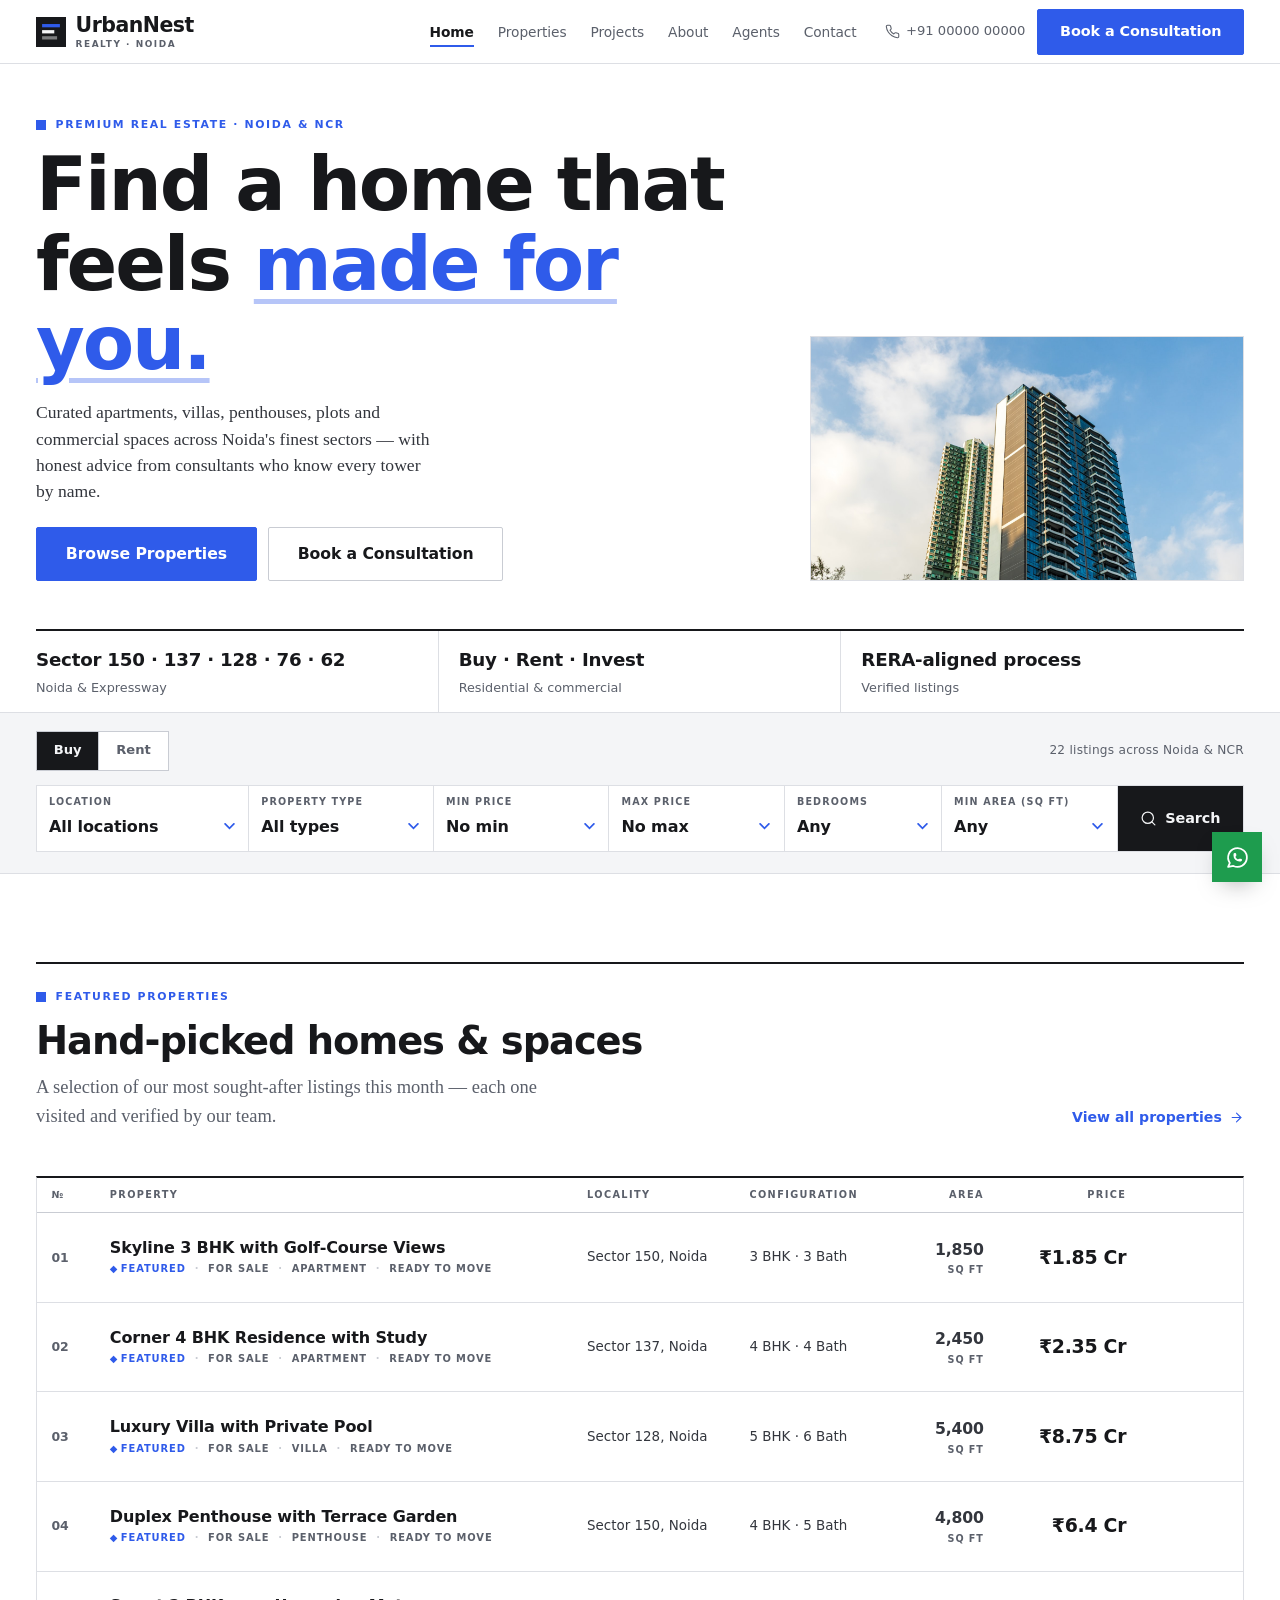
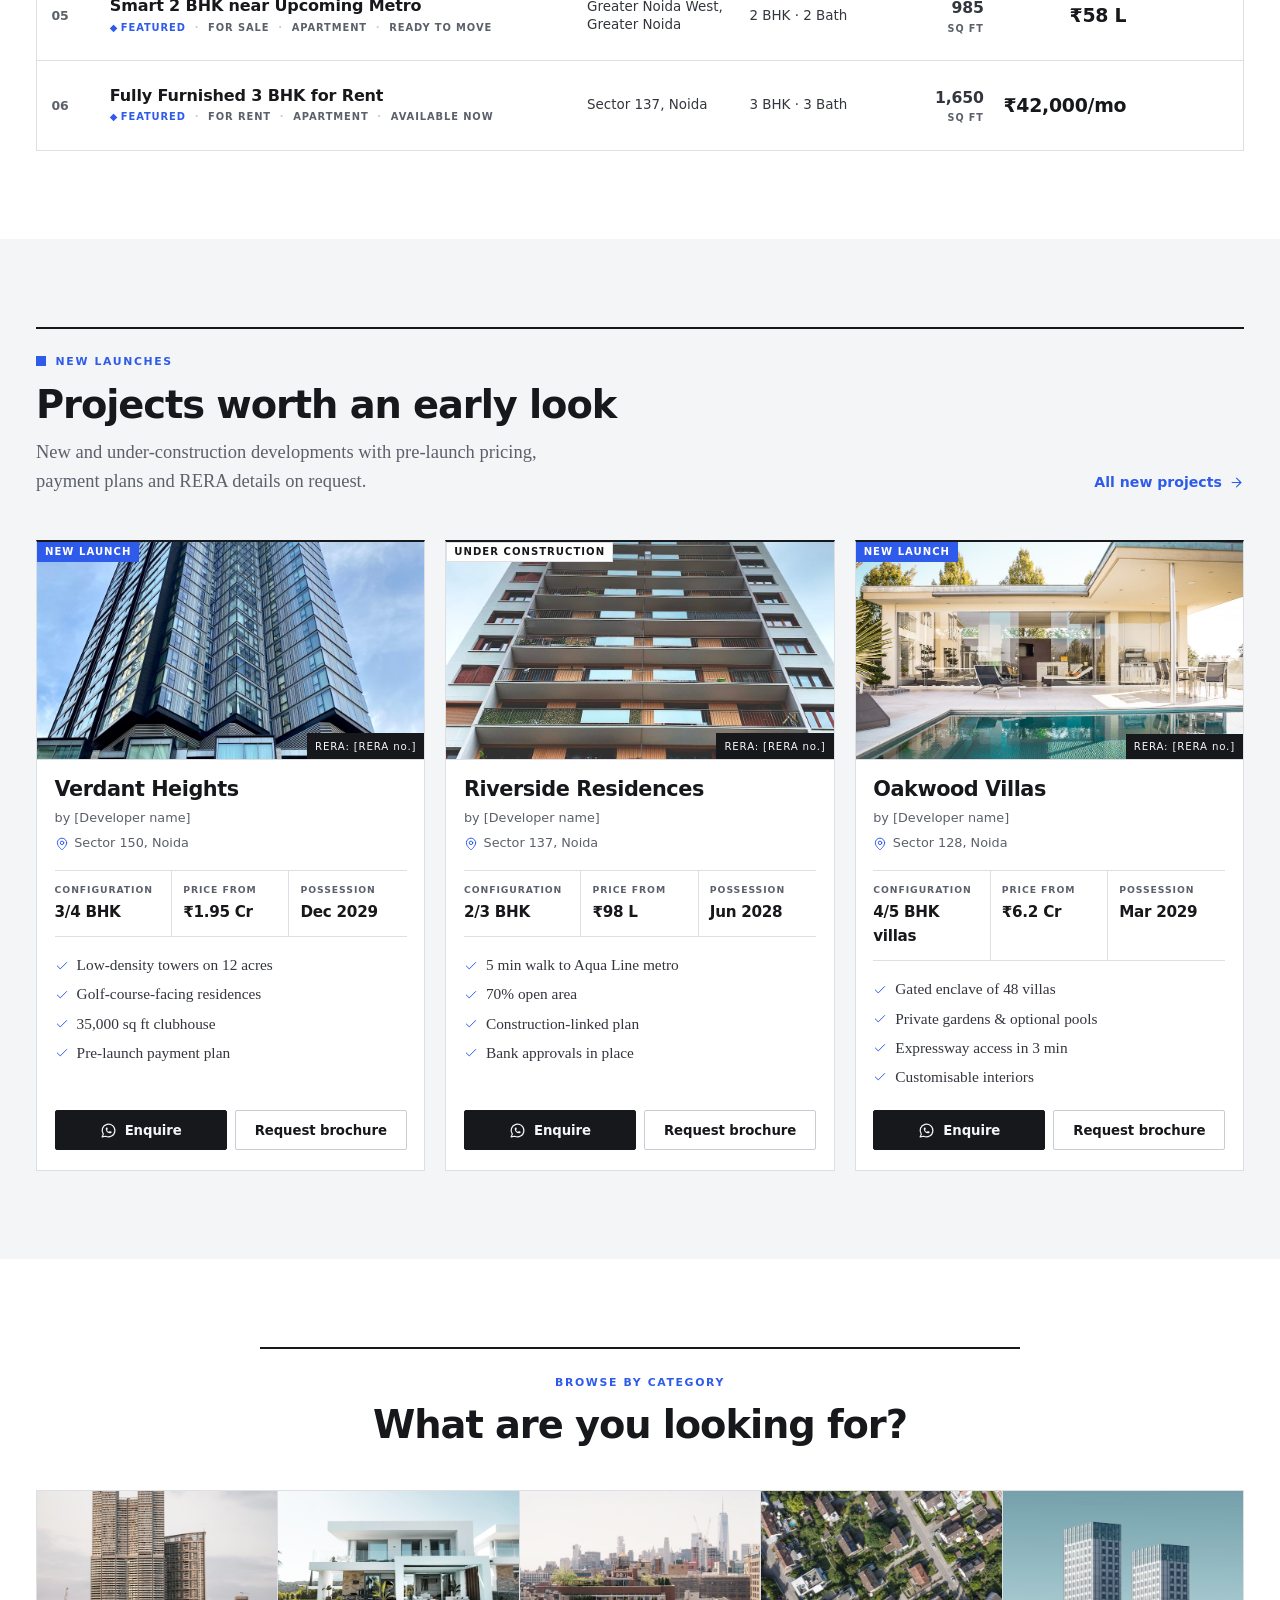
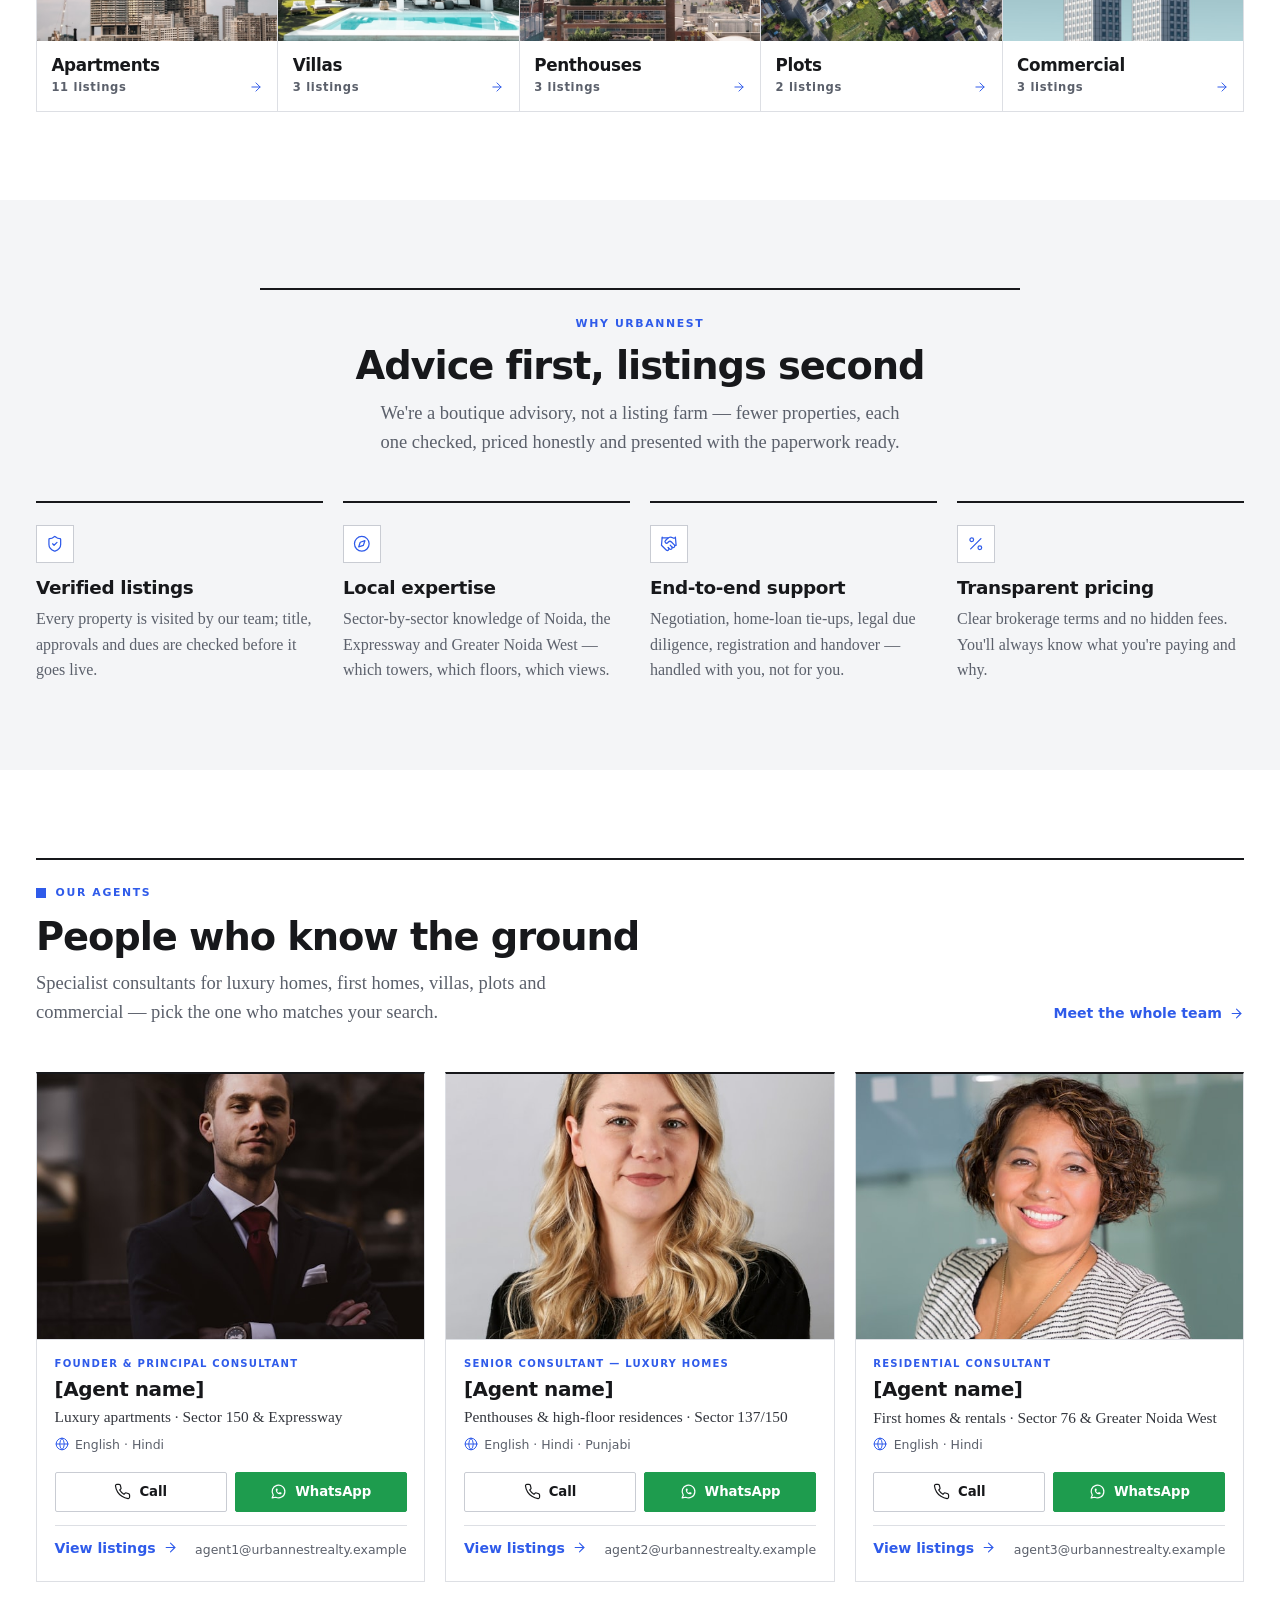
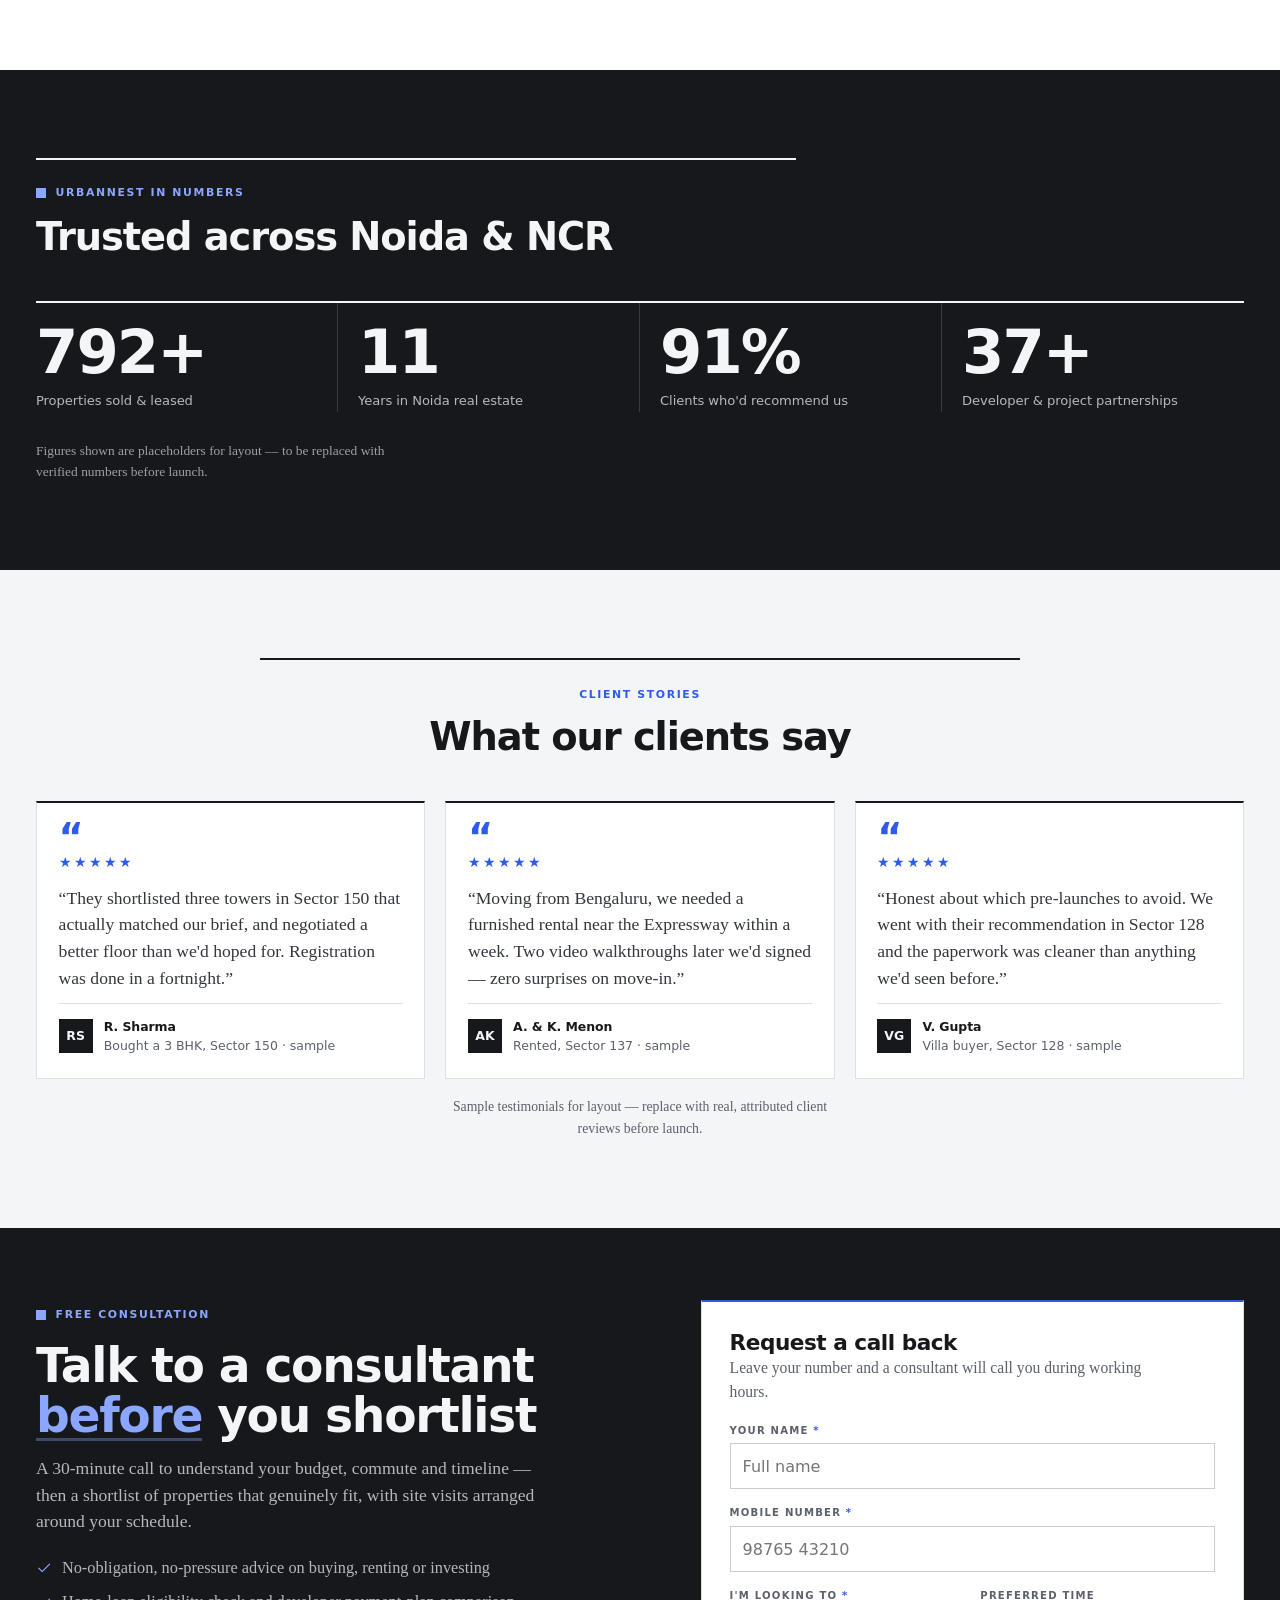
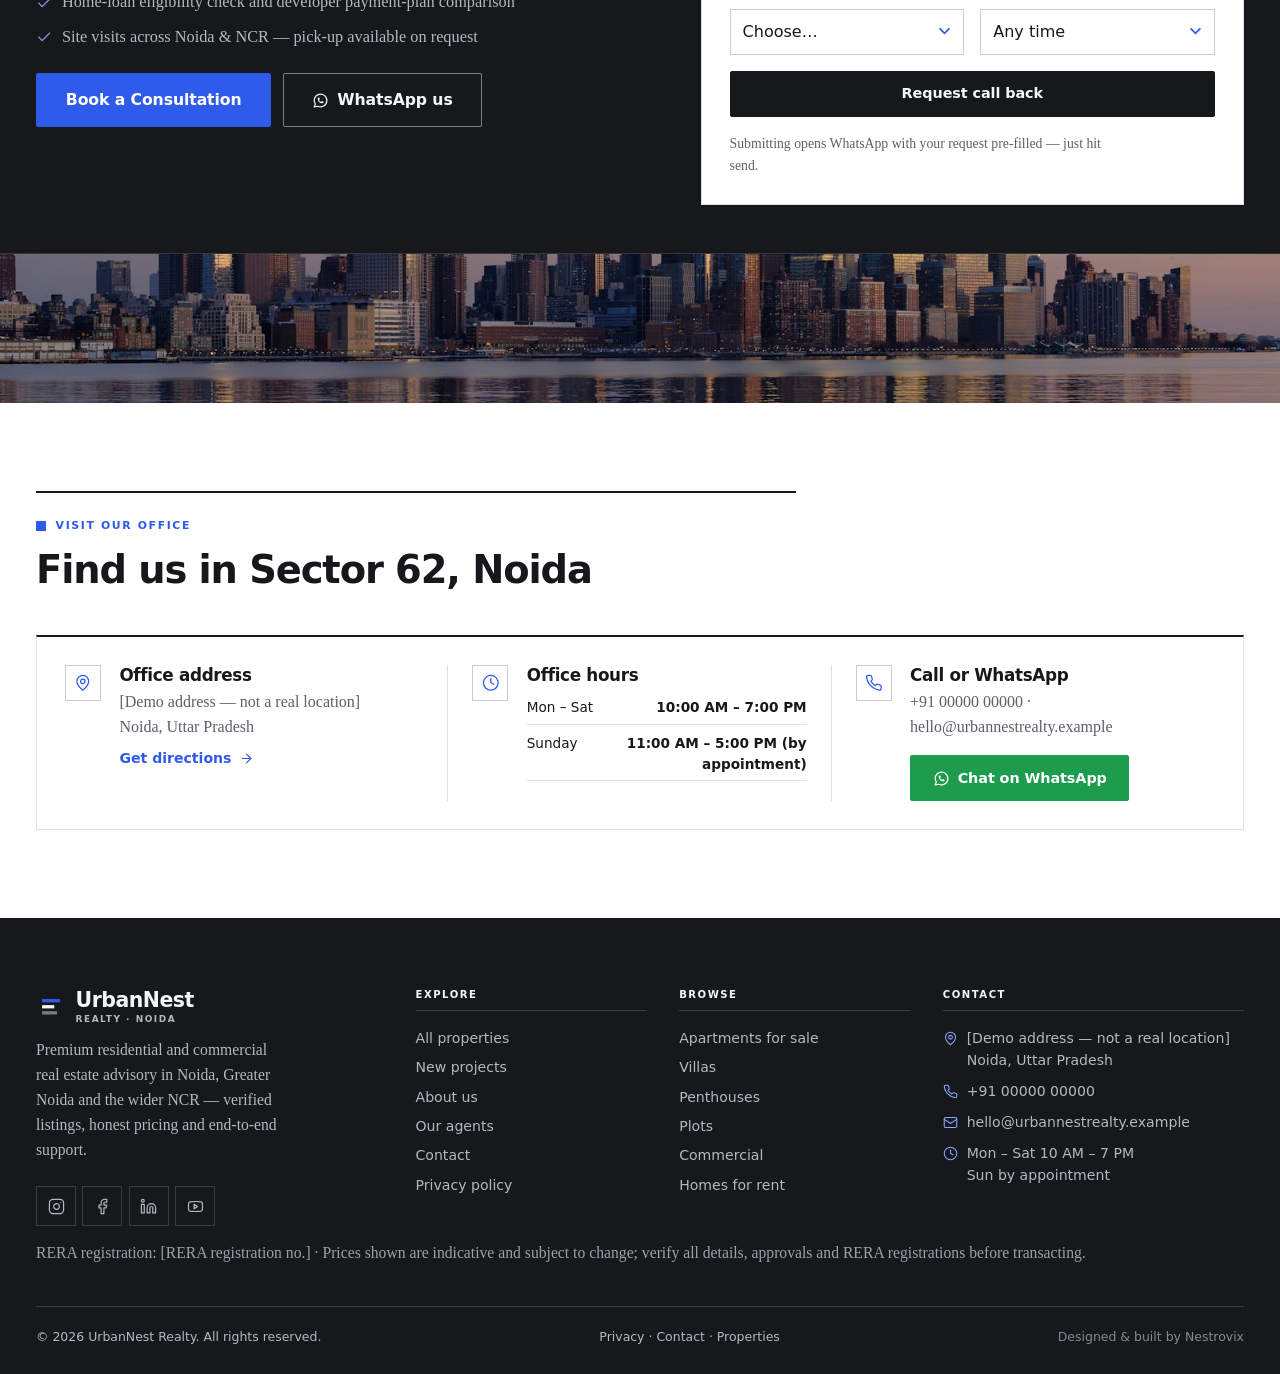
==== commit e108c070: "type: new font pairing, scale retuned to the new metrics" ====
--- a/index.html
+++ b/index.html
@@ -12,12 +12,12 @@
 <meta name="twitter:card" content="summary_large_image">
 <meta name="theme-color" content="#17181B">
 <link rel="icon" href="assets/favicon.svg" type="image/svg+xml">
-<link rel="preload" href="assets/fonts/bricolage-grotesque-latin-800-normal.woff2" as="font" type="font/woff2" crossorigin>
-<link rel="preload" href="assets/fonts/source-serif-4-latin-400-normal.woff2" as="font" type="font/woff2" crossorigin>
+<link rel="preload" href="assets/fonts/schibsted-grotesk-latin-700-normal.woff2" as="font" type="font/woff2" crossorigin>
+<link rel="preload" href="assets/fonts/newsreader-latin-400-normal.woff2" as="font" type="font/woff2" crossorigin>
 <link rel="stylesheet" href="css/style.css">
 <script>document.documentElement.classList.add("js")</script>
 <script type="application/ld+json">
-{"@context":"https://schema.org","@type":"RealEstateAgent","name":"UrbanNest Realty","image":"https://urbannest.vercel.app/assets/og-image.png","url":"https://urbannest.vercel.app/","telephone":"+91-98XXX-XXXXX","email":"hello@urbannestrealty.example","priceRange":"₹₹₹","areaServed":["Noida","Greater Noida","Gurgaon","Ghaziabad","Delhi NCR"],"address":{"@type":"PostalAddress","streetAddress":"[Replace with office address]","addressLocality":"Noida","addressRegion":"Uttar Pradesh","postalCode":"201309","addressCountry":"IN"},"openingHoursSpecification":[{"@type":"OpeningHoursSpecification","dayOfWeek":["Monday","Tuesday","Wednesday","Thursday","Friday","Saturday"],"opens":"10:00","closes":"19:00"},{"@type":"OpeningHoursSpecification","dayOfWeek":["Sunday"],"opens":"11:00","closes":"17:00"}],"sameAs":["https://instagram.com/urbannestrealty","https://facebook.com/urbannestrealty","https://linkedin.com/company/urbannestrealty"]}
+{"@context":"https://schema.org","@type":"RealEstateAgent","name":"UrbanNest Realty","image":"https://urbannest.vercel.app/assets/og-image.png","url":"https://urbannest.vercel.app/","telephone":"+91-98XXX-XXXXX","email":"hello@urbannestrealty.example","priceRange":"₹₹₹","areaServed":["Noida","Greater Noida","Gurgaon","Ghaziabad","Delhi NCR"],"address":{"@type":"PostalAddress","streetAddress":"[Replace with office address]","addressLocality":"Noida","addressRegion":"Uttar Pradesh","postalCode":"201309","addressCountry":"IN"},"openingHoursSpecification":[{"@type":"OpeningHoursSpecification","dayOfWeek":["Monday","Tuesday","Wednesday","Thursday","Friday","Saturday"],"opens":"10:00","closes":"19:00"},{"@type":"OpeningHoursSpecification","dayOfWeek":["Sunday"],"opens":"11:00","closes":"17:00"}],"sameAs":["https://example.com/","https://example.com/","https://example.com/"]}
 </script>
 </head>
 <body><a class="skip-link" href="#main">Skip to content</a>
--- a/css/style.css
+++ b/css/style.css
@@ -2,15 +2,16 @@
    URBANNEST REALTY — Premium Real Estate · Noida
    Design system & styles
    Identity: graphite ink × signal blue × paper · property INDEX, not brochure
-   Display: Bricolage Grotesque (400/600/800) · Body: Source Serif 4 (400/600)
+   Display: Schibsted Grotesk (400/600/700) · Body: Newsreader (400/500/600)
    ============================================================ */
 
 /* ---------- Fonts (self-hosted, no third-party requests) ---------- */
-@font-face{font-family:"Bricolage Grotesque";font-style:normal;font-weight:400;font-display:swap;src:url("../assets/fonts/bricolage-grotesque-latin-400-normal.woff2") format("woff2")}
-@font-face{font-family:"Bricolage Grotesque";font-style:normal;font-weight:600;font-display:swap;src:url("../assets/fonts/bricolage-grotesque-latin-600-normal.woff2") format("woff2")}
-@font-face{font-family:"Bricolage Grotesque";font-style:normal;font-weight:800;font-display:swap;src:url("../assets/fonts/bricolage-grotesque-latin-800-normal.woff2") format("woff2")}
-@font-face{font-family:"Source Serif 4";font-style:normal;font-weight:400;font-display:swap;src:url("../assets/fonts/source-serif-4-latin-400-normal.woff2") format("woff2")}
-@font-face{font-family:"Source Serif 4";font-style:normal;font-weight:600;font-display:swap;src:url("../assets/fonts/source-serif-4-latin-600-normal.woff2") format("woff2")}
+@font-face{font-family:"Schibsted Grotesk";font-style:normal;font-weight:400;font-display:swap;src:url("../assets/fonts/schibsted-grotesk-latin-400-normal.woff2") format("woff2")}
+@font-face{font-family:"Schibsted Grotesk";font-style:normal;font-weight:600;font-display:swap;src:url("../assets/fonts/schibsted-grotesk-latin-600-normal.woff2") format("woff2")}
+@font-face{font-family:"Schibsted Grotesk";font-style:normal;font-weight:700;font-display:swap;src:url("../assets/fonts/schibsted-grotesk-latin-700-normal.woff2") format("woff2")}
+@font-face{font-family:"Newsreader";font-style:normal;font-weight:400;font-display:swap;src:url("../assets/fonts/newsreader-latin-400-normal.woff2") format("woff2")}
+@font-face{font-family:"Newsreader";font-style:normal;font-weight:500;font-display:swap;src:url("../assets/fonts/newsreader-latin-500-normal.woff2") format("woff2")}
+@font-face{font-family:"Newsreader";font-style:normal;font-weight:600;font-display:swap;src:url("../assets/fonts/newsreader-latin-600-normal.woff2") format("woff2")}
 
 /* ---------- Tokens ---------- */
 :root{
@@ -38,13 +39,17 @@
   --charcoal:var(--ink);--charcoal-2:var(--ink-2);
 
   /* typography */
-  --font-head:"Bricolage Grotesque",ui-sans-serif,system-ui,-apple-system,"Segoe UI",Roboto,sans-serif;
-  --font-body:"Source Serif 4",Georgia,"Times New Roman",serif;
-  --text-hero:clamp(2.7rem,6.2vw,5.25rem);
-  --text-h2:clamp(1.85rem,3.2vw,2.6rem);
-  --text-h3:clamp(1.12rem,1.5vw,1.3rem);
-  --lead:clamp(1.02rem,1.25vw,1.18rem);
-  --label:.7rem;
+  --font-head:"Schibsted Grotesk",ui-sans-serif,system-ui,-apple-system,"Segoe UI",Roboto,sans-serif;
+  --font-body:"Newsreader",Georgia,"Times New Roman",serif;
+  /* Schibsted Grotesk sets a taller cap (0.70em vs 0.66em) than the grotesque it
+     replaces, so the display steps come down ~5% to hold the same optical size. */
+  --text-hero:clamp(2.55rem,5.85vw,4.95rem);
+  --text-h2:clamp(1.75rem,3vw,2.45rem);
+  --text-h3:clamp(1.1rem,1.45vw,1.26rem);
+  /* Newsreader runs a shorter x-height (0.43em vs 0.48em) and ~9% narrower, so the
+     reading sizes go up to keep both the optical size and the measure. */
+  --lead:clamp(1.1rem,1.32vw,1.28rem);
+  --label:.68rem;
 
   /* spacing (4pt) */
   --s-1:.25rem;--s-2:.5rem;--s-3:.75rem;--s-4:1rem;--s-5:1.5rem;--s-6:2rem;--s-7:3rem;--s-8:4rem;--s-9:6rem;--s-10:8rem;
@@ -63,7 +68,7 @@
 *,*::before,*::after{box-sizing:border-box;margin:0;padding:0}
 html{scroll-behavior:smooth;scroll-padding-top:calc(var(--header-h) + 16px);-webkit-text-size-adjust:100%}
 html,body{overflow-x:clip}
-body{font-family:var(--font-body);font-size:17px;line-height:1.6;color:var(--ink);background:var(--paper);-webkit-font-smoothing:antialiased;font-variant-numeric:oldstyle-nums proportional-nums}
+body{font-family:var(--font-body);font-size:18.5px;line-height:1.58;color:var(--ink);background:var(--paper);-webkit-font-smoothing:antialiased;font-variant-numeric:lining-nums proportional-nums}
 img,svg,video,iframe{display:block;max-width:100%}
 img{height:auto}
 a{color:inherit;text-decoration:none}
@@ -76,22 +81,35 @@
 .skip-link{position:fixed;top:-60px;left:1rem;z-index:1000;background:var(--blue);color:#fff;padding:.7rem 1rem;font-family:var(--font-head);font-weight:600;transition:top var(--dur-1) var(--ease)}
 .skip-link:focus{top:1rem}
 
-h1,h2,h3,h4{font-family:var(--font-head);font-weight:800;line-height:1.03;letter-spacing:-.035em;font-variant-numeric:lining-nums tabular-nums}
+h1,h2,h3,h4{font-family:var(--font-head);font-weight:700;line-height:1.06;letter-spacing:-.028em}
 h1{font-size:var(--text-hero)}
 h2{font-size:var(--text-h2)}
-h3{font-size:var(--text-h3);font-weight:600;letter-spacing:-.02em;line-height:1.15}
+h3{font-size:var(--text-h3);font-weight:600;letter-spacing:-.012em;line-height:1.2}
 h4{font-weight:600}
-h1 em,h2 em{font-style:normal;color:var(--blue);text-decoration:underline;text-decoration-thickness:.08em;text-underline-offset:.12em;text-decoration-color:rgba(47,91,234,.35)}
+h1 em,h2 em{font-style:normal;color:var(--blue);text-decoration:underline;text-decoration-thickness:.07em;text-underline-offset:.12em;text-decoration-color:rgba(47,91,234,.35)}
 .section--dark h1 em,.section--dark h2 em,.cta-band h2 em,.page-hero--dark h1 em{color:var(--blue-lt);text-decoration-color:rgba(138,166,255,.35)}
-p{max-width:66ch}
-.lead{font-size:var(--lead);line-height:1.55;color:var(--body-ink)}
-.eyebrow{display:inline-flex;align-items:center;gap:.6rem;font-family:var(--font-head);font-size:var(--label);letter-spacing:.18em;text-transform:uppercase;font-weight:600;color:var(--blue);font-variant-numeric:lining-nums tabular-nums}
+p{max-width:57ch}
+.lead{font-size:var(--lead);line-height:1.5;color:var(--body-ink)}
+.eyebrow{display:inline-flex;align-items:center;gap:.6rem;font-family:var(--font-head);font-size:var(--label);letter-spacing:.15em;text-transform:uppercase;font-weight:600;color:var(--blue)}
 .eyebrow::before{content:"";width:10px;height:10px;background:var(--blue);flex:none}
 .muted{color:var(--muted)}
 .section--dark .muted{color:var(--on-dark-muted)}
 .section--dark .eyebrow,.cta-band .eyebrow,.site-footer .eyebrow{color:var(--blue-lt)}
 .section--dark .eyebrow::before,.cta-band .eyebrow::before,.site-footer .eyebrow::before{background:var(--blue-lt)}
-.tnum{font-variant-numeric:lining-nums tabular-nums;font-feature-settings:"tnum" 1,"lnum" 1}
+.tnum{font-variant-numeric:lining-nums tabular-nums}
+
+/* FIGURES. Schibsted Grotesk's `tnum` does not only widen the digits — it also
+   swaps comma, period, colon and semicolon for full-figure-width variants. That
+   is right for a stack of bare numerals and wrong for anything that reads as a
+   sentence or a price (₹6.4 Cr would set as "6 . 4"). So tabular figures stay on
+   the digit-only stacks (row numbers, counters, counts, the masthead band) and
+   `proportional-nums` is set explicitly on every string that carries a
+   separator; those columns are held on their right edge by the fixed grid
+   tracks of .pindex and text-align:right, which is what the eye reads. */
+h1,h2,h3,h4,.eyebrow,.prow__area,.prow__price,.prow__loc,.prow__cfg,.prop-price,
+.prop-price-box small,.fact b,.hours,.project__facts b,.project__rera,
+.floor-plan__bar,.agent__langs,.review footer,.footer-contact,.crumbs,
+.pindex__foot,.pnum{font-variant-numeric:lining-nums proportional-nums}
 
 .container{width:min(100% - 2*var(--gutter),var(--container));margin-inline:auto}
 .container--wide{width:min(100% - 2*var(--gutter),1560px);margin-inline:auto}
@@ -111,7 +129,7 @@
 .section-head.split > div{max-width:640px}
 
 /* ---------- Buttons ---------- */
-.btn{display:inline-flex;align-items:center;justify-content:center;gap:.5rem;min-height:46px;padding:.7rem 1.35rem;font-family:var(--font-head);font-weight:600;font-size:.9rem;letter-spacing:-.01em;border-radius:var(--r-sm);border:1px solid transparent;transition:background var(--dur-1) var(--ease),color var(--dur-1) var(--ease),border-color var(--dur-1) var(--ease),box-shadow var(--dur-1) var(--ease);white-space:nowrap;line-height:1.2}
+.btn{display:inline-flex;align-items:center;justify-content:center;gap:.5rem;min-height:46px;padding:.7rem 1.35rem;font-family:var(--font-head);font-weight:600;font-size:.9rem;letter-spacing:-.006em;border-radius:var(--r-sm);border:1px solid transparent;transition:background var(--dur-1) var(--ease),color var(--dur-1) var(--ease),border-color var(--dur-1) var(--ease),box-shadow var(--dur-1) var(--ease);white-space:nowrap;line-height:1.2}
 .btn svg{width:17px;height:17px}
 .btn--primary{background:var(--blue);color:#fff;border-color:var(--blue)}
 .btn--primary:hover{background:#2449C6;border-color:#2449C6}
@@ -137,7 +155,7 @@
 
 /* ---------- Icons, tags, flags ---------- */
 .ic{width:1em;height:1em;stroke:currentColor;stroke-width:1.7;fill:none;stroke-linecap:round;stroke-linejoin:round;flex:none}
-.tag{display:inline-flex;align-items:center;gap:.3rem;font-family:var(--font-head);font-size:.66rem;letter-spacing:.12em;text-transform:uppercase;font-weight:600;padding:.3rem .5rem;border-radius:0;line-height:1;white-space:nowrap}
+.tag{display:inline-flex;align-items:center;gap:.3rem;font-family:var(--font-head);font-size:.63rem;letter-spacing:.1em;text-transform:uppercase;font-weight:600;padding:.3rem .5rem;border-radius:0;line-height:1;white-space:nowrap}
 .tag--key{background:var(--blue);color:#fff}
 .tag--light{background:var(--surface);color:var(--ink);box-shadow:inset 0 0 0 1px var(--line)}
 .tag--dark{background:var(--ink);color:var(--on-dark)}
@@ -149,13 +167,13 @@
 .site-header::before{display:none}
 .site-header.is-scrolled{box-shadow:0 1px 0 var(--line)}
 .site-header .container--wide{display:flex;align-items:center;justify-content:space-between;gap:1.5rem}
-.brand{display:flex;align-items:center;gap:.6rem;font-family:var(--font-head);font-weight:800;font-size:1.28rem;letter-spacing:-.04em;line-height:1}
+.brand{display:flex;align-items:center;gap:.6rem;font-family:var(--font-head);font-weight:700;font-size:1.28rem;letter-spacing:-.025em;line-height:1}
 .brand__mark{width:30px;height:30px;flex:none}
-.brand small{display:block;font-family:var(--font-head);font-size:.55rem;letter-spacing:.2em;text-transform:uppercase;font-weight:600;color:var(--muted);margin-top:.28rem}
+.brand small{display:block;font-family:var(--font-head);font-size:.56rem;letter-spacing:.17em;text-transform:uppercase;font-weight:600;color:var(--muted);margin-top:.28rem}
 .site-footer .brand small{color:var(--on-dark-muted)}
 .nav{display:flex;align-items:center;gap:1.75rem}
 .nav__links{display:flex;gap:1.5rem}
-.nav__links a{position:relative;font-family:var(--font-head);font-size:.86rem;font-weight:500;letter-spacing:-.01em;padding:.45rem 0;color:var(--muted)}
+.nav__links a{position:relative;font-family:var(--font-head);font-size:.86rem;font-weight:500;letter-spacing:-.006em;padding:.45rem 0;color:var(--muted)}
 .nav__links a::after{content:"";position:absolute;left:0;bottom:0;width:100%;height:2px;background:var(--blue);transform:scaleX(0);transform-origin:right;transition:transform var(--dur-2) var(--ease)}
 .nav__links a:hover{color:var(--ink)}
 .nav__links a:hover::after,.nav__links a[aria-current="page"]::after{transform:scaleX(1);transform-origin:left}
@@ -175,9 +193,9 @@
 /* mobile drawer */
 .mobile-nav{position:fixed;inset:0;z-index:90;background:var(--ink);color:var(--on-dark);padding:calc(var(--header-h) + 1.25rem) var(--gutter) 2rem;display:flex;flex-direction:column;gap:1.5rem;transform:translateX(100%);transition:transform var(--dur-2) var(--ease);overflow-y:auto;visibility:hidden}
 .mobile-nav.is-open{transform:none;visibility:visible}
-.mobile-nav__links a{display:flex;justify-content:space-between;align-items:baseline;font-family:var(--font-head);font-weight:800;letter-spacing:-.03em;font-size:1.75rem;padding:.5rem 0;border-bottom:1px solid var(--line-dark)}
+.mobile-nav__links a{display:flex;justify-content:space-between;align-items:baseline;font-family:var(--font-head);font-weight:700;letter-spacing:-.019em;font-size:1.75rem;padding:.5rem 0;border-bottom:1px solid var(--line-dark)}
 .mobile-nav__links a[aria-current="page"]{color:var(--blue-lt)}
-.mobile-nav__meta{display:grid;gap:.9rem;font-size:.95rem;color:var(--on-dark-muted)}
+.mobile-nav__meta{display:grid;gap:.9rem;font-size:1.02rem;color:var(--on-dark-muted)}
 .mobile-nav__meta a,.mobile-nav__meta > span{display:flex;align-items:center;gap:.65rem;color:var(--on-dark)}
 .mobile-nav__meta .ic{width:17px;height:17px;flex:none;color:var(--blue-lt)}
 body.nav-open{overflow:hidden}
@@ -189,16 +207,16 @@
 .hero__overlay{display:none}
 .hero__content{display:grid;grid-template-columns:minmax(0,1.25fr) minmax(0,.75fr);column-gap:clamp(1.5rem,4vw,3.25rem);row-gap:0;align-content:start;align-items:end;padding-block:clamp(2.25rem,5vw,3.25rem) 0}
 .hero__content > .hero__media{grid-column:2;grid-row:1/span 4;align-self:end}
-.hero__content h1{margin-top:.75rem;max-width:15ch;grid-column:1}
+.hero__content h1{margin-top:.75rem;max-width:17ch;grid-column:1}
 .hero__content .eyebrow,.hero__content .lead,.hero__actions{grid-column:1}
-.hero__content .lead{margin-top:1rem;max-width:52ch}
+.hero__content .lead{margin-top:1rem;max-width:45ch}
 .hero__actions{display:flex;flex-wrap:wrap;gap:.7rem;margin-top:1.4rem}
 /* index band — three aligned columns with hairlines and tabular figures */
 .hero__meta{grid-column:1/-1;display:grid;grid-template-columns:repeat(3,minmax(0,1fr));gap:0;margin-top:clamp(2rem,4vw,3rem);border-top:2px solid var(--ink);font-family:var(--font-head);font-size:.8rem;color:var(--muted);font-variant-numeric:lining-nums tabular-nums}
 .hero__meta > div{padding:.9rem 1.25rem .9rem 0;border-right:1px solid var(--line)}
 .hero__meta > div:last-child{border-right:0}
 .hero__meta > div + div{padding-left:1.25rem}
-.hero__meta b{display:block;color:var(--ink);font-weight:800;letter-spacing:-.02em;font-size:clamp(.98rem,1.5vw,1.18rem);margin-bottom:.2rem}
+.hero__meta b{display:block;color:var(--ink);font-weight:700;letter-spacing:-.012em;font-size:clamp(.96rem,1.45vw,1.14rem);margin-bottom:.2rem}
 
 /* ---------- Query bar (was the floating search card) ---------- */
 .search-section{background:var(--paper);border-bottom:1px solid var(--line);position:relative;z-index:5}
@@ -209,8 +227,8 @@
 .search-panel__grid > .sfield{background:var(--surface)}
 .search-panel__grid .btn{border-radius:0}
 .sfield{display:grid;gap:.15rem;min-width:0;padding:.5rem .75rem .55rem}
-.sfield label{font-family:var(--font-head);font-size:.63rem;letter-spacing:.14em;text-transform:uppercase;font-weight:600;color:var(--muted)}
-.sfield select,.sfield input{width:100%;min-height:30px;padding:.15rem 1.5rem .15rem 0;font-family:var(--font-head);font-size:16px;font-weight:600;letter-spacing:-.01em;color:var(--ink);background:transparent;border:0;border-radius:0;text-overflow:ellipsis}
+.sfield label{font-family:var(--font-head);font-size:.6rem;letter-spacing:.12em;text-transform:uppercase;font-weight:600;color:var(--muted)}
+.sfield select,.sfield input{width:100%;min-height:30px;padding:.15rem 1.5rem .15rem 0;font-family:var(--font-head);font-size:16px;font-weight:600;letter-spacing:-.006em;color:var(--ink);background:transparent;border:0;border-radius:0;text-overflow:ellipsis}
 .sfield input{padding-right:0}
 .sfield select{appearance:none;-webkit-appearance:none;background-image:url("data:image/svg+xml,%3Csvg xmlns='http://www.w3.org/2000/svg' width='11' height='7' viewBox='0 0 12 8'%3E%3Cpath d='M1 1l5 5 5-5' stroke='%232F5BEA' stroke-width='2' fill='none' stroke-linecap='round'/%3E%3C/svg%3E");background-repeat:no-repeat;background-position:right .1rem center}
 .sfield select:focus,.sfield input:focus{outline:none}
@@ -233,10 +251,10 @@
 .page-hero--compact .page-hero__content{padding-block:clamp(1.5rem,3vw,2.5rem)}
 .page-hero__content > *{grid-column:1}
 .page-hero__content > .hero__media{grid-column:2;grid-row:1/span 5}
-.page-hero__content h1{font-size:clamp(2.15rem,4.6vw,3.6rem);margin-top:.6rem;max-width:18ch}
+.page-hero__content h1{font-size:clamp(2.05rem,4.35vw,3.42rem);margin-top:.6rem;max-width:20ch}
 .page-hero__content p{margin-top:.85rem;color:var(--body-ink)}
 .page-hero__content .eyebrow{margin-top:.9rem}
-.crumbs{display:flex;flex-wrap:wrap;gap:.4rem;font-family:var(--font-head);font-size:.72rem;letter-spacing:.1em;text-transform:uppercase;color:var(--muted)}
+.crumbs{display:flex;flex-wrap:wrap;gap:.4rem;font-family:var(--font-head);font-size:.69rem;letter-spacing:.09em;text-transform:uppercase;color:var(--muted)}
 .crumbs a:hover{color:var(--blue)}
 .crumbs--light{color:var(--muted)}
 .crumbs--light a:hover{color:var(--blue)}
@@ -255,7 +273,7 @@
 .pindex{--pcols:2.9rem minmax(0,1fr) 10.5rem 8rem 7rem 8.5rem 96px;
   background:var(--surface);border:1px solid var(--line);border-top:2px solid var(--ink)}
 .section--dark .pindex{background:var(--ink-2);border-color:var(--line-dark);border-top-color:var(--on-dark)}
-.pindex__head{display:grid;grid-template-columns:var(--pcols);gap:0 1.15rem;align-items:center;padding:.6rem .9rem;font-family:var(--font-head);font-size:.64rem;font-weight:600;letter-spacing:.16em;text-transform:uppercase;color:var(--muted);border-bottom:1px solid var(--line-2)}
+.pindex__head{display:grid;grid-template-columns:var(--pcols);gap:0 1.15rem;align-items:center;padding:.6rem .9rem;font-family:var(--font-head);font-size:.61rem;font-weight:600;letter-spacing:.14em;text-transform:uppercase;color:var(--muted);border-bottom:1px solid var(--line-2)}
 .pindex__head span:nth-child(5),.pindex__head span:nth-child(6){text-align:right}
 .pindex__rows{counter-reset:prow}
 .pindex__rows:empty{display:none}
@@ -268,19 +286,19 @@
 .prow__n{font-family:var(--font-head);font-weight:600;font-size:.78rem;color:var(--muted);font-variant-numeric:lining-nums tabular-nums}
 .prow__n::before{counter-increment:prow;content:counter(prow,decimal-leading-zero)}
 .prow__name{min-width:0}
-.prow__name h3{font-family:var(--font-head);font-weight:600;font-size:1.02rem;letter-spacing:-.02em;line-height:1.2}
+.prow__name h3{font-family:var(--font-head);font-weight:600;font-size:1rem;letter-spacing:-.008em;line-height:1.25}
 .prow__name h3 a{color:var(--ink)}
 .prow:hover .prow__name h3 a{color:var(--blue)}
 .prow__name h3 a::after{content:"";position:absolute;inset:0;z-index:1}
-.prow__flags{display:flex;flex-wrap:wrap;gap:.4rem .55rem;margin-top:.22rem;font-family:var(--font-head);font-size:.65rem;font-weight:600;letter-spacing:.1em;text-transform:uppercase;color:var(--muted)}
+.prow__flags{display:flex;flex-wrap:wrap;gap:.4rem .55rem;margin-top:.22rem;font-family:var(--font-head);font-size:.62rem;font-weight:600;letter-spacing:.09em;text-transform:uppercase;color:var(--muted)}
 .prow__flags span + span::before{content:"·";margin-right:.55rem;color:var(--line-2)}
 .prow__flags .is-key{color:var(--blue)}
 .prow__flags .is-key::before{content:"◆ ";letter-spacing:0}
-.prow__loc,.prow__cfg{font-family:var(--font-head);font-size:.85rem;font-weight:500;color:var(--body-ink);letter-spacing:-.01em;line-height:1.3;min-width:0;overflow-wrap:break-word}
-.prow__area{font-family:var(--font-head);font-weight:600;font-size:1rem;text-align:right;color:var(--body-ink);font-variant-numeric:lining-nums tabular-nums;letter-spacing:-.02em}
-.prow__area u{display:block;text-decoration:none;font-size:.62rem;font-weight:600;letter-spacing:.12em;text-transform:uppercase;color:var(--muted)}
-.prow__price{font-family:var(--font-head);font-weight:800;font-size:1.22rem;text-align:right;color:var(--ink);font-variant-numeric:lining-nums tabular-nums;letter-spacing:-.035em;white-space:nowrap}
-.prow__price u{display:block;text-decoration:none;font-size:.62rem;font-weight:600;letter-spacing:.12em;text-transform:uppercase;color:var(--muted)}
+.prow__loc,.prow__cfg{font-family:var(--font-head);font-size:.84rem;font-weight:400;color:var(--body-ink);letter-spacing:0;line-height:1.35;min-width:0;overflow-wrap:break-word}
+.prow__area{font-family:var(--font-head);font-weight:600;font-size:.98rem;text-align:right;color:var(--body-ink);letter-spacing:-.008em}
+.prow__area u{display:block;text-decoration:none;font-size:.6rem;font-weight:600;letter-spacing:.1em;text-transform:uppercase;color:var(--muted)}
+.prow__price{font-family:var(--font-head);font-weight:700;font-size:1.18rem;text-align:right;color:var(--ink);letter-spacing:-.014em;white-space:nowrap}
+.prow__price u{display:block;text-decoration:none;font-size:.6rem;font-weight:600;letter-spacing:.1em;text-transform:uppercase;color:var(--muted)}
 .prow__thumb{width:96px;aspect-ratio:4/3;overflow:hidden;border:1px solid var(--line);background:var(--paper-2);opacity:0;transform:translateX(-8px);transition:opacity var(--dur-2) var(--ease),transform var(--dur-2) var(--ease)}
 .prow__thumb img{width:100%;height:100%;object-fit:cover}
 .prow:hover .prow__thumb,.prow:focus-within .prow__thumb{opacity:1;transform:none}
@@ -289,13 +307,13 @@
 .section--dark .prow__loc,.section--dark .prow__cfg,.section--dark .prow__area{color:var(--on-dark-muted)}
 .section--dark .prow__price{color:var(--on-dark)}
 .section--dark .prow:hover{background:rgba(138,166,255,.1)}
-.pindex__foot{display:flex;justify-content:space-between;align-items:center;gap:1rem;flex-wrap:wrap;padding:.7rem .9rem;font-family:var(--font-head);font-size:.72rem;letter-spacing:.1em;text-transform:uppercase;color:var(--muted);border-top:1px solid var(--line-2)}
+.pindex__foot{display:flex;justify-content:space-between;align-items:center;gap:1rem;flex-wrap:wrap;padding:.7rem .9rem;font-family:var(--font-head);font-size:.69rem;letter-spacing:.09em;text-transform:uppercase;color:var(--muted);border-top:1px solid var(--line-2)}
 
 /* ---------- Listing page: sticky filter rail + results ---------- */
 .listing{display:grid;grid-template-columns:264px minmax(0,1fr);gap:0;align-items:start;padding-block:2rem 4.5rem}
 .filters{position:sticky;top:var(--header-h);max-height:calc(100vh - var(--header-h) - 1rem);overflow:auto;background:transparent;border:0;border-right:1px solid var(--line);padding-right:1.75rem;margin-right:1.75rem;display:flex;flex-direction:column}
 .filters__head{display:flex;align-items:baseline;justify-content:space-between;gap:.5rem;padding:.15rem 0 .7rem;border-bottom:2px solid var(--ink)}
-.filters__head h2{font-family:var(--font-head);font-size:.72rem;font-weight:600;letter-spacing:.18em;text-transform:uppercase}
+.filters__head h2{font-family:var(--font-head);font-size:.69rem;font-weight:600;letter-spacing:.15em;text-transform:uppercase}
 .filters__close{display:none;width:40px;height:40px;place-items:center;border:1px solid var(--line-2)}
 .filters__close .ic{width:17px;height:17px}
 .filters__body{padding:1rem 0 1.25rem;display:grid;gap:.9rem}
@@ -305,20 +323,20 @@
 .filters__body .sfield select,.filters__body .sfield input{min-height:34px;font-size:16px;padding-right:1.4rem}
 .filters__row{display:grid;grid-template-columns:1fr 1fr;gap:.9rem}
 .filters__seg{display:grid;gap:.35rem;margin-bottom:.35rem}
-.filters__seg > span{font-family:var(--font-head);font-size:.62rem;letter-spacing:.14em;text-transform:uppercase;font-weight:600;color:var(--muted)}
+.filters__seg > span{font-family:var(--font-head);font-size:.6rem;letter-spacing:.12em;text-transform:uppercase;font-weight:600;color:var(--muted)}
 .filters__seg .seg{width:100%}
 .filters__seg .seg button{flex:1}
 .filters__foot{display:none;padding:.85rem 1.15rem calc(.85rem + env(safe-area-inset-bottom));border-top:1px solid var(--line);background:var(--surface);position:sticky;bottom:0}
 .filters__backdrop{display:none;position:fixed;inset:0;background:rgba(23,24,27,.5);z-index:110;opacity:0;transition:opacity var(--dur-2)}
 .filters__backdrop.is-open{opacity:1}
-.link-reset{font-family:var(--font-head);font-size:.76rem;font-weight:600;color:var(--blue);letter-spacing:.06em;text-transform:uppercase;min-height:36px}
+.link-reset{font-family:var(--font-head);font-size:.73rem;font-weight:600;color:var(--blue);letter-spacing:.05em;text-transform:uppercase;min-height:36px}
 .link-reset:hover{text-decoration:underline;text-underline-offset:3px}
 .results__head{display:flex;align-items:baseline;justify-content:space-between;gap:.75rem 1.25rem;flex-wrap:wrap;padding-bottom:.9rem;margin-bottom:1.1rem;border-bottom:1px solid var(--line)}
-.results__title{font-family:var(--font-head);font-size:clamp(1.15rem,2vw,1.5rem);font-weight:800;letter-spacing:-.03em}
-.listing-bar__count{font-family:var(--font-head);font-size:.78rem;letter-spacing:.12em;text-transform:uppercase;color:var(--muted);font-variant-numeric:lining-nums tabular-nums}
-.listing-bar__count b{color:var(--ink);font-weight:800}
-.listing-bar__sort{display:flex;align-items:center;gap:.5rem;font-family:var(--font-head);font-size:.72rem;letter-spacing:.12em;text-transform:uppercase;color:var(--muted);margin-left:auto}
-.listing-bar__sort select{min-height:38px;padding:.3rem 1.6rem .3rem .55rem;font-family:var(--font-head);font-weight:600;font-size:16px;letter-spacing:-.01em;color:var(--ink);border:1px solid var(--line-2);border-radius:0;background:var(--surface) url("data:image/svg+xml,%3Csvg xmlns='http://www.w3.org/2000/svg' width='11' height='7' viewBox='0 0 12 8'%3E%3Cpath d='M1 1l5 5 5-5' stroke='%232F5BEA' stroke-width='2' fill='none' stroke-linecap='round'/%3E%3C/svg%3E") no-repeat right .6rem center;appearance:none;-webkit-appearance:none;text-transform:none}
+.results__title{font-family:var(--font-head);font-size:clamp(1.12rem,1.9vw,1.44rem);font-weight:700;letter-spacing:-.019em}
+.listing-bar__count{font-family:var(--font-head);font-size:.75rem;letter-spacing:.1em;text-transform:uppercase;color:var(--muted);font-variant-numeric:lining-nums tabular-nums}
+.listing-bar__count b{color:var(--ink);font-weight:700}
+.listing-bar__sort{display:flex;align-items:center;gap:.5rem;font-family:var(--font-head);font-size:.69rem;letter-spacing:.1em;text-transform:uppercase;color:var(--muted);margin-left:auto}
+.listing-bar__sort select{min-height:38px;padding:.3rem 1.6rem .3rem .55rem;font-family:var(--font-head);font-weight:600;font-size:16px;letter-spacing:-.006em;color:var(--ink);border:1px solid var(--line-2);border-radius:0;background:var(--surface) url("data:image/svg+xml,%3Csvg xmlns='http://www.w3.org/2000/svg' width='11' height='7' viewBox='0 0 12 8'%3E%3Cpath d='M1 1l5 5 5-5' stroke='%232F5BEA' stroke-width='2' fill='none' stroke-linecap='round'/%3E%3C/svg%3E") no-repeat right .6rem center;appearance:none;-webkit-appearance:none;text-transform:none}
 .filters-toggle{display:none;align-items:center;gap:.45rem;min-height:40px;padding:.45rem .8rem;border:1px solid var(--line-2);border-radius:0;font-family:var(--font-head);font-weight:600;font-size:.82rem;background:var(--surface)}
 .filters-toggle .ic{width:16px;height:16px}
 .filters-toggle .badge{display:none;min-width:19px;height:19px;padding:0 .3rem;border-radius:0;background:var(--blue);color:#fff;font-size:.68rem;font-weight:700;place-items:center;line-height:1;font-variant-numeric:lining-nums tabular-nums}
@@ -332,7 +350,7 @@
 .chip[aria-pressed="true"]{background:var(--ink);border-color:var(--ink);color:var(--on-dark)}
 .chips{display:flex;gap:.4rem;flex-wrap:wrap}
 .empty{text-align:center;padding:3.5rem 1.25rem;color:var(--muted);border:1px dashed var(--line-2);background:var(--surface)}
-.empty h3{color:var(--ink);font-family:var(--font-head);font-size:1.4rem;font-weight:800;letter-spacing:-.03em;margin-bottom:.5rem}
+.empty h3{color:var(--ink);font-family:var(--font-head);font-size:1.4rem;font-weight:700;letter-spacing:-.019em;margin-bottom:.5rem}
 .empty p{margin-inline:auto}
 .empty[hidden]{display:none}
 
@@ -345,9 +363,9 @@
 .project__media img{width:100%;height:100%;object-fit:cover;transition:transform var(--dur-3) var(--ease)}
 .project:hover .project__media img{transform:scale(1.02)}
 .project__media .tag{position:absolute;top:0;left:0}
-.project__rera{position:absolute;right:0;bottom:0;font-family:var(--font-head);font-size:.64rem;letter-spacing:.08em;background:var(--ink);color:var(--on-dark);padding:.3rem .5rem;font-variant-numeric:lining-nums tabular-nums}
+.project__rera{position:absolute;right:0;bottom:0;font-family:var(--font-head);font-size:.64rem;letter-spacing:.08em;background:var(--ink);color:var(--on-dark);padding:.3rem .5rem}
 .project__body{padding:1.05rem 1.1rem 1.2rem;display:flex;flex-direction:column;gap:.35rem;flex:1}
-.project__body h3{font-size:1.3rem;font-weight:800;letter-spacing:-.035em}
+.project__body h3{font-size:1.3rem;font-weight:700;letter-spacing:-.022em}
 .project__dev,.project__loc{font-family:var(--font-head);font-size:.8rem;color:var(--muted)}
 .project__loc{display:flex;align-items:center;gap:.35rem}
 .project__loc .ic{width:14px;height:14px;color:var(--blue)}
@@ -355,9 +373,9 @@
 .project__facts > div{padding:.7rem .7rem .7rem 0;border-right:1px solid var(--line)}
 .project__facts > div:last-child{border-right:0}
 .project__facts > div + div{padding-left:.7rem}
-.project__facts span{display:block;font-family:var(--font-head);font-size:.6rem;letter-spacing:.12em;text-transform:uppercase;color:var(--muted);font-weight:600}
-.project__facts b{display:block;font-family:var(--font-head);font-weight:800;font-size:.95rem;letter-spacing:-.03em;margin-top:.2rem;font-variant-numeric:lining-nums tabular-nums}
-.project__hl{display:grid;gap:.3rem;font-size:.9rem;color:var(--body-ink);margin-top:.7rem}
+.project__facts span{display:block;font-family:var(--font-head);font-size:.58rem;letter-spacing:.1em;text-transform:uppercase;color:var(--muted);font-weight:600}
+.project__facts b{display:block;font-family:var(--font-head);font-weight:700;font-size:.95rem;letter-spacing:-.019em;margin-top:.2rem}
+.project__hl{display:grid;gap:.3rem;font-size:.96rem;color:var(--body-ink);margin-top:.7rem}
 .project__hl li{display:flex;gap:.5rem;align-items:flex-start}
 .project__hl .ic{width:14px;height:14px;color:var(--blue);margin-top:.35rem}
 .project__actions{display:flex;gap:.5rem;flex-wrap:wrap;margin-top:auto;padding-top:1rem}
@@ -371,7 +389,7 @@
 .cat:hover{background:var(--blue-tint)}
 .cat:hover img{filter:saturate(1)}
 .cat__body{padding:.85rem .9rem 0;display:flex;flex-direction:column;gap:.2rem}
-.cat__body h3{font-size:1.05rem;font-weight:800;letter-spacing:-.03em}
+.cat__body h3{font-size:1.05rem;font-weight:700;letter-spacing:-.019em}
 .cat:hover .cat__body h3{color:var(--blue)}
 .cat__body span{display:flex;align-items:center;justify-content:space-between;gap:.4rem;font-family:var(--font-head);font-size:.72rem;font-weight:600;letter-spacing:.06em;color:var(--muted);font-variant-numeric:lining-nums tabular-nums}
 .cat__body .ic{width:14px;height:14px;color:var(--blue);transition:transform var(--dur-1)}
@@ -382,15 +400,15 @@
 .why{padding:1.35rem 0 0;background:transparent;border:0;border-top:2px solid var(--ink);position:relative}
 .why::before{display:none}
 .why__icon{width:38px;height:38px;display:grid;place-items:center;border:1px solid var(--line-2);border-radius:0;color:var(--blue);font-size:1.1rem;margin-bottom:.9rem;background:var(--surface)}
-.why h3{font-size:1.15rem;font-weight:800;letter-spacing:-.03em}
-.why p{margin-top:.45rem;font-size:.94rem;color:var(--muted);max-width:none}
+.why h3{font-size:1.15rem;font-weight:700;letter-spacing:-.019em}
+.why p{margin-top:.45rem;font-size:1rem;color:var(--muted);max-width:none}
 .values-grid{display:grid;grid-template-columns:repeat(3,minmax(0,1fr));gap:1.25rem}
 .value{padding:1.35rem 1.35rem 1.5rem;background:var(--surface);border:1px solid var(--line);border-top:2px solid var(--ink)}
 .section--dark .value{background:var(--ink-2);border-color:var(--line-dark);border-top-color:var(--blue-lt);color:var(--on-dark)}
-.value .num,.step .num{font-family:var(--font-head);font-weight:800;font-size:2rem;color:var(--blue);line-height:1;letter-spacing:-.05em;font-variant-numeric:lining-nums tabular-nums}
+.value .num,.step .num{font-family:var(--font-head);font-weight:700;font-size:2rem;color:var(--blue);line-height:1;letter-spacing:-.031em;font-variant-numeric:lining-nums tabular-nums}
 .section--dark .value .num{color:var(--blue-lt)}
-.value h3{margin-top:.6rem;font-weight:800;letter-spacing:-.03em}
-.value p{margin-top:.45rem;font-size:.93rem;color:var(--muted);max-width:none}
+.value h3{margin-top:.6rem;font-weight:700;letter-spacing:-.019em}
+.value p{margin-top:.45rem;font-size:1rem;color:var(--muted);max-width:none}
 .section--dark .value p{color:var(--on-dark-muted)}
 .timeline{display:grid;grid-template-columns:repeat(4,minmax(0,1fr));gap:0;margin-top:2.5rem;border-top:2px solid var(--ink)}
 .section--dark .timeline{border-top-color:var(--on-dark)}
@@ -398,13 +416,13 @@
 .timeline div:last-child{border-right:0}
 .timeline div + div{padding-left:1.15rem}
 .section--dark .timeline div{border-right-color:var(--line-dark)}
-.timeline b{font-family:var(--font-head);font-weight:800;font-size:1.5rem;letter-spacing:-.04em;color:var(--blue);font-variant-numeric:lining-nums tabular-nums}
+.timeline b{font-family:var(--font-head);font-weight:700;font-size:1.5rem;letter-spacing:-.025em;color:var(--blue);font-variant-numeric:lining-nums tabular-nums}
 .section--dark .timeline b{color:var(--blue-lt)}
-.timeline p{font-size:.9rem;color:var(--muted);margin-top:.3rem;max-width:none}
+.timeline p{font-size:.96rem;color:var(--muted);margin-top:.3rem;max-width:none}
 .steps{display:grid;grid-template-columns:repeat(3,minmax(0,1fr));gap:1.25rem}
 .step{padding:1.35rem;border:1px solid var(--line);border-top:2px solid var(--ink);background:var(--surface)}
-.step h3{margin-top:.55rem;font-size:1.18rem;font-weight:800;letter-spacing:-.03em}
-.step p{margin-top:.45rem;font-size:.93rem;color:var(--muted);max-width:none}
+.step h3{margin-top:.55rem;font-size:1.18rem;font-weight:700;letter-spacing:-.019em}
+.step p{margin-top:.45rem;font-size:1rem;color:var(--muted);max-width:none}
 
 /* ---------- Agents ---------- */
 .agent-grid{display:grid;grid-template-columns:repeat(3,minmax(0,1fr));gap:1.25rem}
@@ -412,9 +430,9 @@
 .agent:hover{border-top-color:var(--blue)}
 .agent .frame{aspect-ratio:16/11;border:0;border-bottom:1px solid var(--line)}
 .agent__body{padding:1rem 1.1rem 1.2rem;display:grid;gap:.3rem;flex:1}
-.agent__body h3{font-size:1.25rem;font-weight:800;letter-spacing:-.035em}
-.agent__role{font-family:var(--font-head);font-size:.66rem;letter-spacing:.14em;text-transform:uppercase;font-weight:600;color:var(--blue)}
-.agent__spec{font-size:.9rem;color:var(--body-ink)}
+.agent__body h3{font-size:1.25rem;font-weight:700;letter-spacing:-.022em}
+.agent__role{font-family:var(--font-head);font-size:.63rem;letter-spacing:.12em;text-transform:uppercase;font-weight:600;color:var(--blue)}
+.agent__spec{font-size:.96rem;color:var(--body-ink)}
 .agent__langs{font-family:var(--font-head);font-size:.78rem;color:var(--muted);display:flex;gap:.4rem;align-items:center}
 .agent__langs .ic{width:14px;height:14px;color:var(--blue)}
 .agent__actions{display:flex;gap:.5rem;margin-top:.8rem;flex-wrap:wrap}
@@ -427,26 +445,26 @@
 .stat{padding:1.25rem 1.25rem 0 0;border-right:1px solid var(--line-dark);border-left:0}
 .stat:last-child{border-right:0}
 .stat + .stat{padding-left:1.25rem}
-.stat b{display:block;font-family:var(--font-head);font-weight:800;font-size:clamp(2.4rem,5vw,4rem);line-height:.95;letter-spacing:-.05em;color:var(--on-dark);font-variant-numeric:lining-nums tabular-nums}
-.stat span{display:block;margin-top:.5rem;color:var(--on-dark-muted);font-family:var(--font-head);font-size:.82rem;letter-spacing:-.01em}
-.stats-note{margin-top:1.75rem;font-size:.78rem;color:var(--on-dark-muted);opacity:.85}
+.stat b{display:block;font-family:var(--font-head);font-weight:700;font-size:clamp(2.3rem,4.75vw,3.8rem);line-height:.98;letter-spacing:-.031em;color:var(--on-dark);font-variant-numeric:lining-nums tabular-nums}
+.stat span{display:block;margin-top:.5rem;color:var(--on-dark-muted);font-family:var(--font-head);font-size:.82rem;letter-spacing:-.006em}
+.stats-note{margin-top:1.75rem;font-size:.84rem;color:var(--on-dark-muted);opacity:.85}
 
 /* ---------- Testimonials ---------- */
 .reviews-grid{display:grid;grid-template-columns:repeat(3,minmax(0,1fr));gap:1.25rem}
 .review{background:var(--surface);border:1px solid var(--line);border-top:2px solid var(--ink);padding:1.35rem;display:flex;flex-direction:column;gap:.7rem;position:relative}
-.review__mark{font-family:var(--font-head);font-weight:800;font-size:2.4rem;line-height:.7;color:var(--blue);height:1rem}
+.review__mark{font-family:var(--font-head);font-weight:700;font-size:2.4rem;line-height:.7;color:var(--blue);height:1rem}
 .review__stars{color:var(--blue);letter-spacing:.15em;font-size:.85rem}
-.review p{font-family:var(--font-body);font-size:1.02rem;line-height:1.55;font-style:normal;max-width:none;color:var(--body-ink)}
+.review p{font-family:var(--font-body);font-size:1.1rem;line-height:1.52;font-style:normal;max-width:none;color:var(--body-ink)}
 .review footer{margin-top:auto;padding-top:.8rem;border-top:1px solid var(--line);font-family:var(--font-head);font-size:.78rem;color:var(--muted);display:flex;gap:.7rem;align-items:center}
-.review footer b{display:block;color:var(--ink);font-weight:700;letter-spacing:-.01em}
+.review footer b{display:block;color:var(--ink);font-weight:700;letter-spacing:-.006em}
 .review__avatar{width:34px;height:34px;border-radius:0;background:var(--ink);color:var(--on-dark);display:grid;place-items:center;font-family:var(--font-head);font-weight:700;font-size:.78rem;flex:none}
-.sample-note{font-size:.8rem;color:var(--muted);margin-top:1.1rem}
+.sample-note{font-size:.86rem;color:var(--muted);margin-top:1.1rem}
 
 /* ---------- Consultation CTA band ---------- */
 .cta-band{position:relative;display:flex;flex-direction:column-reverse;color:var(--on-dark);background:var(--ink);padding-block:clamp(3rem,6vw,4.5rem) 0;overflow:hidden}
 .cta-band img{position:relative;width:100%;height:clamp(90px,14vw,150px);object-fit:cover;opacity:.85;margin-top:clamp(2rem,4vw,3rem);border-top:1px solid var(--line-dark)}
 .cta-band::before{display:none}
-.cta-band h2{font-size:clamp(2rem,4vw,3.1rem);margin-top:.75rem}
+.cta-band h2{font-size:clamp(1.9rem,3.8vw,2.95rem);margin-top:.75rem}
 .cta-band p{margin-top:.9rem;color:var(--on-dark-muted)}
 .cta-band .hero__actions{margin-top:1.5rem}
 .cta-band--center{text-align:center}
@@ -457,9 +475,9 @@
 .callback-card{background:var(--surface);color:var(--ink);border:1px solid var(--line);border-top:2px solid var(--blue);padding:clamp(1.25rem,2.5vw,1.75rem)}
 .cta-band .callback-card p,.cta-band .callback-card .field__hint{color:var(--muted);margin-top:0}
 .cta-band .callback-card .field__error{color:var(--error)}
-.callback-card h3{font-size:1.35rem;font-weight:800;letter-spacing:-.035em}
-.callback-card > p{font-size:.92rem;color:var(--muted);margin:.35rem 0 1.1rem}
-.cta-points{display:grid;gap:.55rem;margin-top:1.25rem;color:var(--on-dark-muted);font-size:.95rem}
+.callback-card h3{font-size:1.35rem;font-weight:700;letter-spacing:-.022em}
+.callback-card > p{font-size:.98rem;color:var(--muted);margin:.35rem 0 1.1rem}
+.cta-points{display:grid;gap:.55rem;margin-top:1.25rem;color:var(--on-dark-muted);font-size:1.02rem}
 .cta-points li{display:flex;gap:.6rem;align-items:flex-start}
 .cta-points .ic{color:var(--blue-lt);margin-top:.35rem}
 
@@ -471,10 +489,10 @@
 .location__info > .info-row + .info-row{padding-left:1.5rem}
 .info-row{display:grid;grid-template-columns:40px 1fr;gap:.9rem;align-items:start}
 .info-row .why__icon{margin:0;width:36px;height:36px}
-.info-row h3{font-size:1.05rem;font-weight:800;letter-spacing:-.03em}
-.info-row p,.info-row address{font-style:normal;font-size:.94rem;color:var(--muted);margin-top:.25rem;max-width:none}
+.info-row h3{font-size:1.05rem;font-weight:700;letter-spacing:-.019em}
+.info-row p,.info-row address{font-style:normal;font-size:1rem;color:var(--muted);margin-top:.25rem;max-width:none}
 .info-row a:hover{color:var(--blue)}
-.hours{display:grid;gap:.2rem;font-family:var(--font-head);font-size:.85rem;font-variant-numeric:lining-nums tabular-nums}
+.hours{display:grid;gap:.2rem;font-family:var(--font-head);font-size:.85rem}
 .hours div{display:flex;justify-content:space-between;gap:1rem;border-bottom:1px solid var(--line);padding:.3rem 0}
 .hours b{font-weight:700;text-align:right}
 .site-footer .hours div{border-color:var(--line-dark)}
@@ -483,43 +501,43 @@
 .form{display:grid;gap:1rem}
 .form__row{display:grid;grid-template-columns:1fr 1fr;gap:1rem}
 .field{display:grid;gap:.3rem}
-.field label{font-family:var(--font-head);font-size:.66rem;font-weight:600;letter-spacing:.14em;text-transform:uppercase;color:var(--muted)}
+.field label{font-family:var(--font-head);font-size:.63rem;font-weight:600;letter-spacing:.12em;text-transform:uppercase;color:var(--muted)}
 .field label .req{color:var(--blue)}
 .field input,.field select,.field textarea{width:100%;min-height:46px;padding:.6rem .75rem;font-family:var(--font-head);font-size:16px;font-weight:500;color:var(--ink);background:var(--surface);border:1px solid var(--line-2);border-radius:0;transition:border-color var(--dur-1),box-shadow var(--dur-1)}
 .field textarea{min-height:112px;resize:vertical;font-family:var(--font-body);font-weight:400}
 .field select{appearance:none;-webkit-appearance:none;background-image:url("data:image/svg+xml,%3Csvg xmlns='http://www.w3.org/2000/svg' width='11' height='7' viewBox='0 0 12 8'%3E%3Cpath d='M1 1l5 5 5-5' stroke='%232F5BEA' stroke-width='2' fill='none' stroke-linecap='round'/%3E%3C/svg%3E");background-repeat:no-repeat;background-position:right .8rem center;padding-right:2.2rem}
 .field input:focus,.field select:focus,.field textarea:focus{outline:none;border-color:var(--blue);box-shadow:0 0 0 3px rgba(47,91,234,.18)}
 .field.is-invalid input,.field.is-invalid select,.field.is-invalid textarea{border-color:var(--error);box-shadow:0 0 0 3px rgba(179,38,30,.14)}
-.field__error{display:none;font-size:.82rem;color:var(--error);font-weight:600}
+.field__error{display:none;font-size:.88rem;color:var(--error);font-weight:600}
 .field.is-invalid .field__error{display:block}
-.field__hint{font-size:.8rem;color:var(--muted)}
-.form__status{display:none;padding:.85rem 1rem;font-size:.94rem;line-height:1.5;border-left:3px solid transparent}
+.field__hint{font-size:.86rem;color:var(--muted)}
+.form__status{display:none;padding:.85rem 1rem;font-size:1rem;line-height:1.5;border-left:3px solid transparent}
 .form__status.is-error{display:block;background:rgba(179,38,30,.07);border-color:var(--error);color:var(--error)}
 .form__status.is-success{display:block;background:rgba(31,107,65,.07);border-color:var(--success);color:var(--success)}
 .success-panel{display:none;text-align:center;padding:2.25rem 1.25rem;border:1px solid var(--line);border-top:2px solid var(--success);background:var(--surface)}
 .success-panel.is-visible{display:block}
 .success-panel .check{width:52px;height:52px;margin:0 auto 1rem;border-radius:0;display:grid;place-items:center;background:var(--success);color:#fff}
 .success-panel .check svg{width:26px;height:26px}
-.success-panel h3{font-size:1.5rem;font-weight:800;letter-spacing:-.035em}
-.success-panel p{margin:.7rem auto 0;font-size:.95rem;color:var(--muted)}
+.success-panel h3{font-size:1.5rem;font-weight:700;letter-spacing:-.022em}
+.success-panel p{margin:.7rem auto 0;font-size:1.02rem;color:var(--muted)}
 .success-panel .hero__actions{justify-content:center;margin-top:1.1rem}
 .honeypot{position:absolute;left:-9999px;opacity:0;height:0;overflow:hidden}
 .spinner{display:inline-block;width:15px;height:15px;border:2px solid currentColor;border-right-color:transparent;border-radius:50%;animation:sp .7s linear infinite;vertical-align:-3px}
 @keyframes sp{to{transform:rotate(360deg)}}
 .form-card{background:var(--surface);border:1px solid var(--line);border-top:2px solid var(--ink);padding:clamp(1.25rem,3vw,2rem)}
-.form-card > h2{font-size:1.6rem;font-weight:800;letter-spacing:-.035em;margin-bottom:.3rem}
-.form-card > p{color:var(--muted);margin-bottom:1.35rem;font-size:.94rem}
+.form-card > h2{font-size:1.6rem;font-weight:700;letter-spacing:-.022em;margin-bottom:.3rem}
+.form-card > p{color:var(--muted);margin-bottom:1.35rem;font-size:1rem}
 
 /* ---------- Property detail ---------- */
 .prop-top{padding-top:1.75rem}
 .prop-head{display:flex;justify-content:space-between;gap:2rem;align-items:flex-end;margin:.9rem 0 1.35rem;padding-bottom:1.1rem;border-bottom:2px solid var(--ink)}
 .prop-head__tags{display:flex;gap:.35rem;flex-wrap:wrap}
-.prop-head h1{font-size:clamp(1.9rem,3.4vw,2.9rem);margin-top:.7rem;max-width:22ch}
+.prop-head h1{font-size:clamp(1.8rem,3.2vw,2.76rem);margin-top:.7rem;max-width:24ch}
 .prop-loc{display:flex;gap:.45rem;align-items:center;color:var(--muted);margin-top:.5rem;font-family:var(--font-head);font-size:.92rem}
 .prop-loc .ic{color:var(--blue);width:16px;height:16px}
 .prop-price-box{text-align:right;flex:none}
-.prop-price{font-family:var(--font-head);font-weight:800;font-size:clamp(2rem,3.4vw,2.9rem);color:var(--ink);line-height:1;letter-spacing:-.05em;font-variant-numeric:lining-nums tabular-nums}
-.prop-price-box small{display:block;font-family:var(--font-head);font-size:.8rem;color:var(--muted);margin-top:.4rem;font-variant-numeric:lining-nums tabular-nums}
+.prop-price{font-family:var(--font-head);font-weight:700;font-size:clamp(1.92rem,3.25vw,2.76rem);color:var(--ink);line-height:1.02;letter-spacing:-.031em}
+.prop-price-box small{display:block;font-family:var(--font-head);font-size:.8rem;color:var(--muted);margin-top:.4rem}
 .prop-head__actions{display:flex;gap:.5rem;justify-content:flex-end;margin-top:.9rem;flex-wrap:wrap}
 .gallery{display:grid;grid-template-columns:minmax(0,1fr) 200px;gap:1px;align-items:stretch;background:var(--line);border:1px solid var(--line)}
 .gallery-main{position:relative;width:100%;aspect-ratio:16/10;overflow:hidden;background:var(--paper-2)}
@@ -539,35 +557,39 @@
 .fact{background:var(--surface);padding:.85rem .95rem;min-width:0;border-right:1px solid var(--line);border-bottom:1px solid var(--line)}
 .facts .fact:nth-child(4n),.facts .fact:last-child{border-right:0}
 .facts .fact:nth-last-child(-n+4){border-bottom:0}
-.fact span{display:flex;align-items:center;gap:.35rem;font-family:var(--font-head);font-size:.62rem;text-transform:uppercase;letter-spacing:.13em;color:var(--muted);font-weight:600}
+.fact span{display:flex;align-items:center;gap:.35rem;font-family:var(--font-head);font-size:.6rem;text-transform:uppercase;letter-spacing:.11em;color:var(--muted);font-weight:600}
 .fact .ic{width:13px;height:13px;color:var(--blue)}
-.fact b{display:block;font-family:var(--font-head);font-weight:700;margin-top:.3rem;font-size:.95rem;letter-spacing:-.02em;overflow-wrap:anywhere;font-variant-numeric:lining-nums tabular-nums}
+.fact b{display:block;font-family:var(--font-head);font-weight:700;margin-top:.3rem;font-size:.95rem;letter-spacing:-.012em;overflow-wrap:anywhere}
 .prop-section{padding-top:2.25rem}
-.prop-section > h2{font-family:var(--font-head);font-size:1.35rem;font-weight:800;letter-spacing:-.035em;margin-bottom:.9rem;display:flex;align-items:center;gap:.75rem}
+.prop-section > h2{font-family:var(--font-head);font-size:1.35rem;font-weight:700;letter-spacing:-.022em;margin-bottom:.9rem;display:flex;align-items:center;gap:.75rem}
 .prop-section > h2::after{content:"";flex:1;height:1px;background:var(--line-2)}
-.prop-section p{max-width:72ch;color:var(--body-ink)}
+.prop-section p{max-width:62ch;color:var(--body-ink)}
 .prop-section p + p{margin-top:.8rem}
 .amenities{display:grid;grid-template-columns:repeat(2,minmax(0,1fr));gap:0 1.5rem}
-.amenities li{display:flex;gap:.55rem;align-items:center;padding:.55rem 0;border-bottom:1px solid var(--line);font-size:.94rem}
+.amenities li{display:flex;gap:.55rem;align-items:center;padding:.55rem 0;border-bottom:1px solid var(--line);font-size:1rem}
 .amenities .ic{color:var(--blue);width:15px;height:15px}
 .floor-plan{border:1px solid var(--line);background:var(--surface)}
 .floor-plan img{width:100%;height:auto}
 .floor-plan__bar{display:flex;justify-content:space-between;align-items:center;gap:1rem;flex-wrap:wrap;padding:.75rem .9rem;border-top:1px solid var(--line);background:var(--surface);font-family:var(--font-head);font-size:.82rem;color:var(--muted)}
 .agent-card{border:1px solid var(--line);border-top:2px solid var(--ink);padding:1.1rem;display:grid;grid-template-columns:64px 1fr;gap:.9rem;align-items:center;background:var(--surface)}
 .agent-card img{width:64px;height:64px;border-radius:0;object-fit:cover;border:1px solid var(--line)}
-.agent-card__label{font-family:var(--font-head);font-size:.62rem;letter-spacing:.14em;text-transform:uppercase;font-weight:600;color:var(--blue)}
-.agent-card h3{font-size:1.15rem;margin-top:.15rem;font-weight:800;letter-spacing:-.03em}
+.agent-card__label{font-family:var(--font-head);font-size:.6rem;letter-spacing:.12em;text-transform:uppercase;font-weight:600;color:var(--blue)}
+.agent-card h3{font-size:1.15rem;margin-top:.15rem;font-weight:700;letter-spacing:-.019em}
 .agent-card p{font-family:var(--font-head);font-size:.82rem;color:var(--muted);margin-top:.15rem;max-width:none}
 .agent-card__actions{grid-column:1/-1;display:grid;grid-template-columns:1fr 1fr;gap:.5rem}
 .enquiry-card{background:var(--paper);border:1px solid var(--line);border-top:2px solid var(--blue);padding:1.25rem}
-.enquiry-card h2{font-size:1.35rem;font-weight:800;letter-spacing:-.035em}
-.enquiry-card > p{font-size:.88rem;color:var(--muted);margin:.3rem 0 1rem}
+.enquiry-card h2{font-size:1.35rem;font-weight:700;letter-spacing:-.022em}
+.enquiry-card > p{font-size:.95rem;color:var(--muted);margin:.3rem 0 1rem}
 .enquiry-card .form{gap:.85rem}
 .enquiry-card .field textarea{min-height:104px}
 .sticky-prop{display:none}
 .prop-notfound{padding:3.5rem 0 4.5rem;text-align:center}
-.prop-notfound h1{font-size:clamp(2rem,4vw,3rem)}
-.prop-notfound p{margin:1rem auto 1.5rem;color:var(--muted)}
+.prop-notfound h1{font-size:clamp(1.9rem,3.8vw,2.85rem)}
+/* direct children only: the unscoped selector also caught the <p> cells of the
+   suggestion index below and gave them auto side margins, which stops a grid
+   item from stretching to its track and knocks the price/area columns out of
+   line as soon as the figures are not all the same width. */
+.prop-notfound > p{margin:1rem auto 1.5rem;color:var(--muted)}
 .prop-notfound .hero__actions{justify-content:center}
 
 /* ---------- About ---------- */
@@ -580,8 +602,8 @@
 .split__body h2{margin-top:.65rem}
 .split__body p{margin-top:.9rem;color:var(--body-ink)}
 .split__body .btn{margin-top:1.5rem}
-.quote{margin-top:1.35rem;padding-left:1.1rem;border-left:3px solid var(--blue);font-family:var(--font-body);font-size:1.15rem;font-style:normal;line-height:1.5;color:var(--ink)}
-.quote cite{display:block;margin-top:.5rem;font-family:var(--font-head);font-style:normal;font-size:.7rem;letter-spacing:.14em;text-transform:uppercase;color:var(--muted)}
+.quote{margin-top:1.35rem;padding-left:1.1rem;border-left:3px solid var(--blue);font-family:var(--font-body);font-size:1.24rem;font-style:normal;line-height:1.48;color:var(--ink)}
+.quote cite{display:block;margin-top:.5rem;font-family:var(--font-head);font-style:normal;font-size:.67rem;letter-spacing:.12em;text-transform:uppercase;color:var(--muted)}
 
 /* ---------- Contact page ---------- */
 .contact-layout{display:grid;grid-template-columns:1fr 1.05fr;gap:clamp(1.75rem,4vw,3.25rem);align-items:start}
@@ -589,8 +611,8 @@
 .contact-card{display:flex;gap:.9rem;align-items:start;padding:1.1rem 0;background:transparent;border:0;border-bottom:1px solid var(--line);transition:none}
 .contact-card:hover{border-color:var(--line)}
 .contact-card .why__icon{margin:0;flex:none;width:36px;height:36px}
-.contact-card h3{font-size:1.08rem;font-weight:800;letter-spacing:-.03em}
-.contact-card p,.contact-card a.val{display:block;font-size:.94rem;color:var(--muted);margin-top:.2rem}
+.contact-card h3{font-size:1.08rem;font-weight:700;letter-spacing:-.019em}
+.contact-card p,.contact-card a.val{display:block;font-size:1rem;color:var(--muted);margin-top:.2rem}
 .contact-card a.val:hover{color:var(--blue)}
 .socials{display:flex;gap:.4rem;flex-wrap:wrap}
 .socials a{width:40px;height:40px;display:grid;place-items:center;border:1px solid var(--line-2);border-radius:0;color:var(--muted);transition:border-color var(--dur-1),color var(--dur-1)}
@@ -600,11 +622,11 @@
 .section--dark .socials a:hover,.site-footer .socials a:hover{border-color:var(--blue-lt);color:var(--blue-lt)}
 
 /* ---------- Footer ---------- */
-.site-footer{background:var(--ink);color:var(--on-dark-muted);padding:clamp(3rem,6vw,4.5rem) 0 1.75rem;font-size:.95rem}
+.site-footer{background:var(--ink);color:var(--on-dark-muted);padding:clamp(3rem,6vw,4.5rem) 0 1.75rem;font-size:1.02rem}
 .footer-grid{display:grid;grid-template-columns:1.5fr 1fr 1fr 1.3fr;gap:2rem}
-.site-footer h4{font-family:var(--font-head);font-size:.66rem;letter-spacing:.18em;text-transform:uppercase;color:var(--on-dark);font-weight:600;margin-bottom:1rem;padding-bottom:.55rem;border-bottom:1px solid var(--line-dark)}
+.site-footer h4{font-family:var(--font-head);font-size:.63rem;letter-spacing:.15em;text-transform:uppercase;color:var(--on-dark);font-weight:600;margin-bottom:1rem;padding-bottom:.55rem;border-bottom:1px solid var(--line-dark)}
 .site-footer .brand{color:var(--on-dark)}
-.site-footer p{font-size:.92rem;margin-top:.9rem;max-width:36ch}
+.site-footer p{font-size:.98rem;margin-top:.9rem;max-width:32ch}
 .footer-links{display:grid;gap:.45rem;font-family:var(--font-head);font-size:.88rem}
 .footer-links a:hover{color:var(--blue-lt)}
 .footer-contact{display:grid;gap:.55rem;font-family:var(--font-head);font-size:.88rem}
@@ -615,7 +637,7 @@
 .footer-bottom{margin-top:2.5rem;padding-top:1.25rem;border-top:1px solid var(--line-dark);display:flex;flex-wrap:wrap;justify-content:space-between;gap:1rem;font-family:var(--font-head);font-size:.78rem}
 .footer-bottom a:hover{color:var(--blue-lt)}
 .footer-bottom .made{opacity:.7}
-.footer-legal{font-size:.8rem;opacity:.85;margin-top:1.5rem;max-width:none!important}
+.footer-legal{font-size:.86rem;opacity:.85;margin-top:1.5rem;max-width:none!important}
 
 /* ---------- Floating actions ---------- */
 .whatsapp-float{position:fixed;right:1.1rem;bottom:1.1rem;z-index:80;width:50px;height:50px;border-radius:0;background:var(--whatsapp);color:#fff;display:grid;place-items:center;box-shadow:0 10px 24px -12px rgba(23,24,27,.5);transition:background var(--dur-1) var(--ease)}
@@ -650,7 +672,7 @@
 .stack{display:grid;gap:1rem}
 .divider{height:1px;background:var(--line)}
 .section--dark .divider{background:var(--line-dark)}
-.prose h2{font-family:var(--font-head);font-size:1.5rem;font-weight:800;letter-spacing:-.035em;margin-top:1.9rem;padding-top:1rem;border-top:1px solid var(--line)}
+.prose h2{font-family:var(--font-head);font-size:1.5rem;font-weight:700;letter-spacing:-.022em;margin-top:1.9rem;padding-top:1rem;border-top:1px solid var(--line)}
 .prose p{margin-top:.7rem;color:var(--body-ink)}
 .prose a{color:var(--blue);text-decoration:underline;text-underline-offset:3px}
 
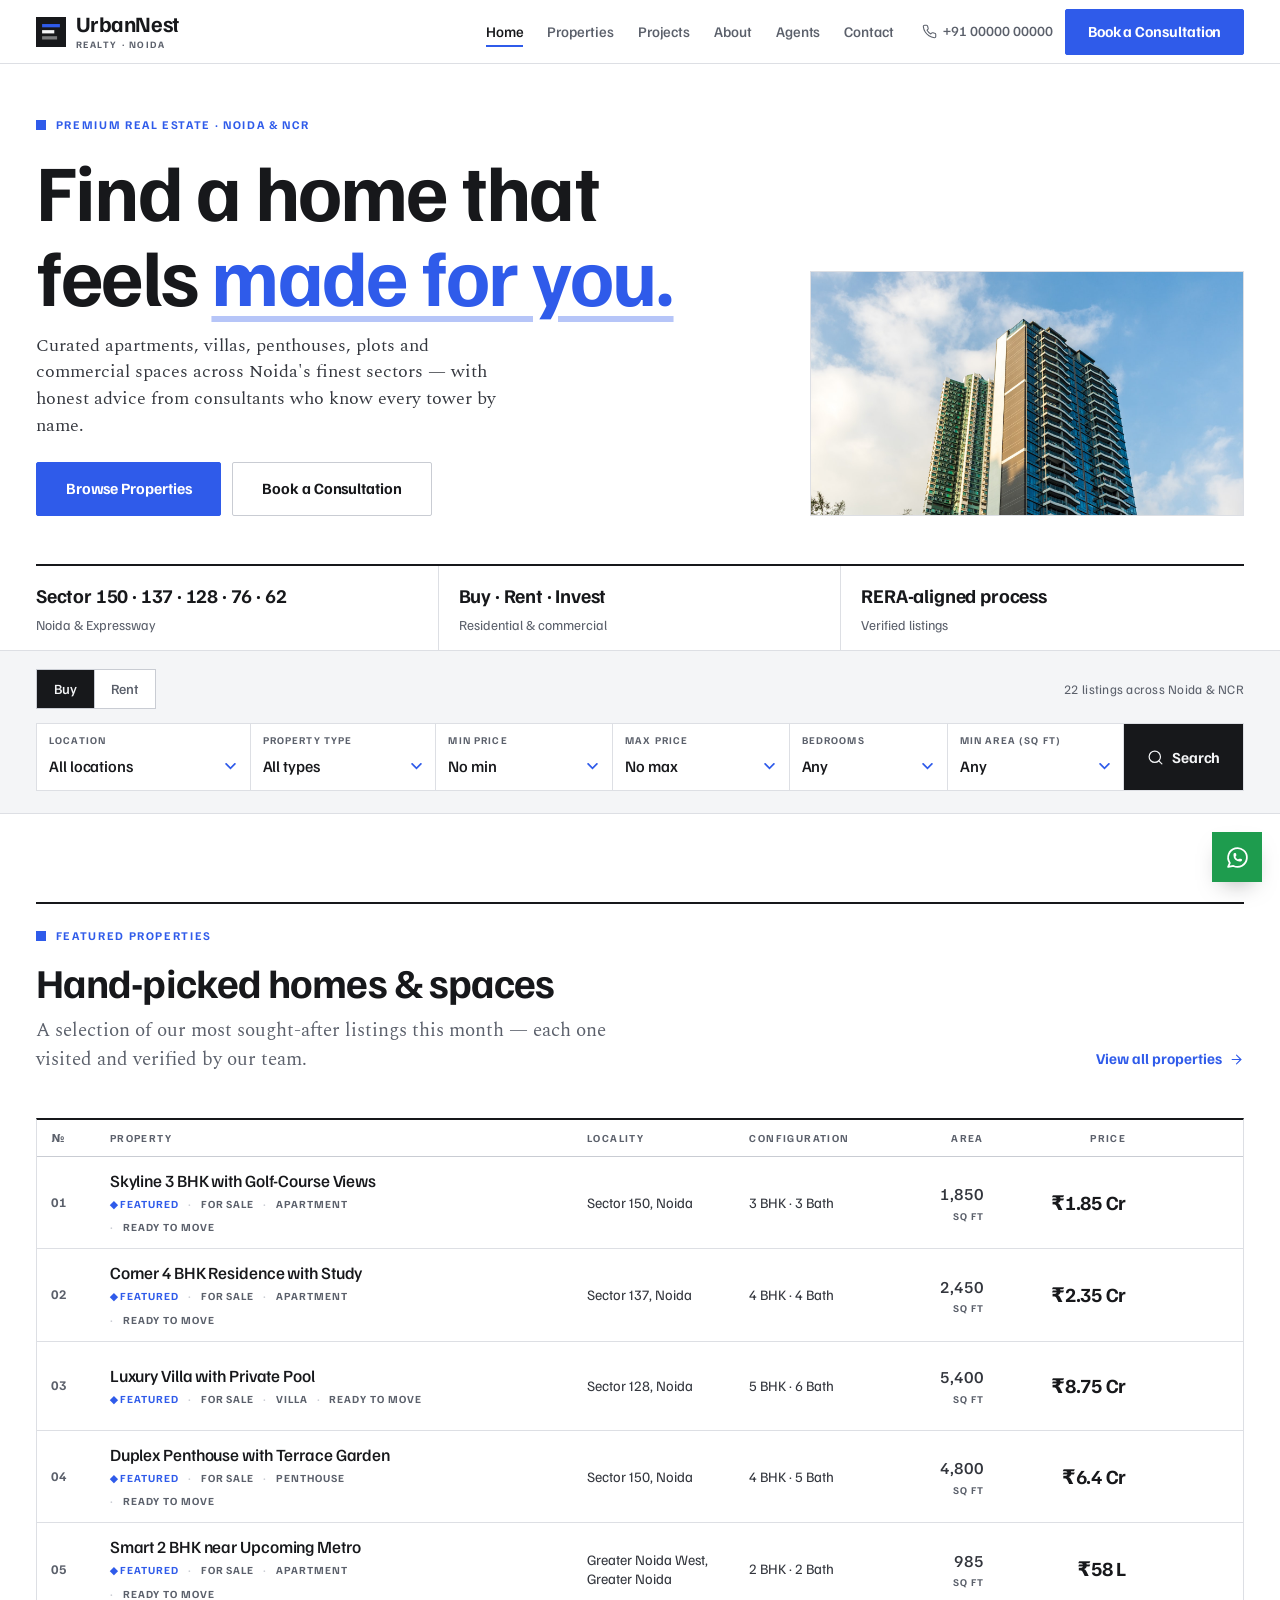
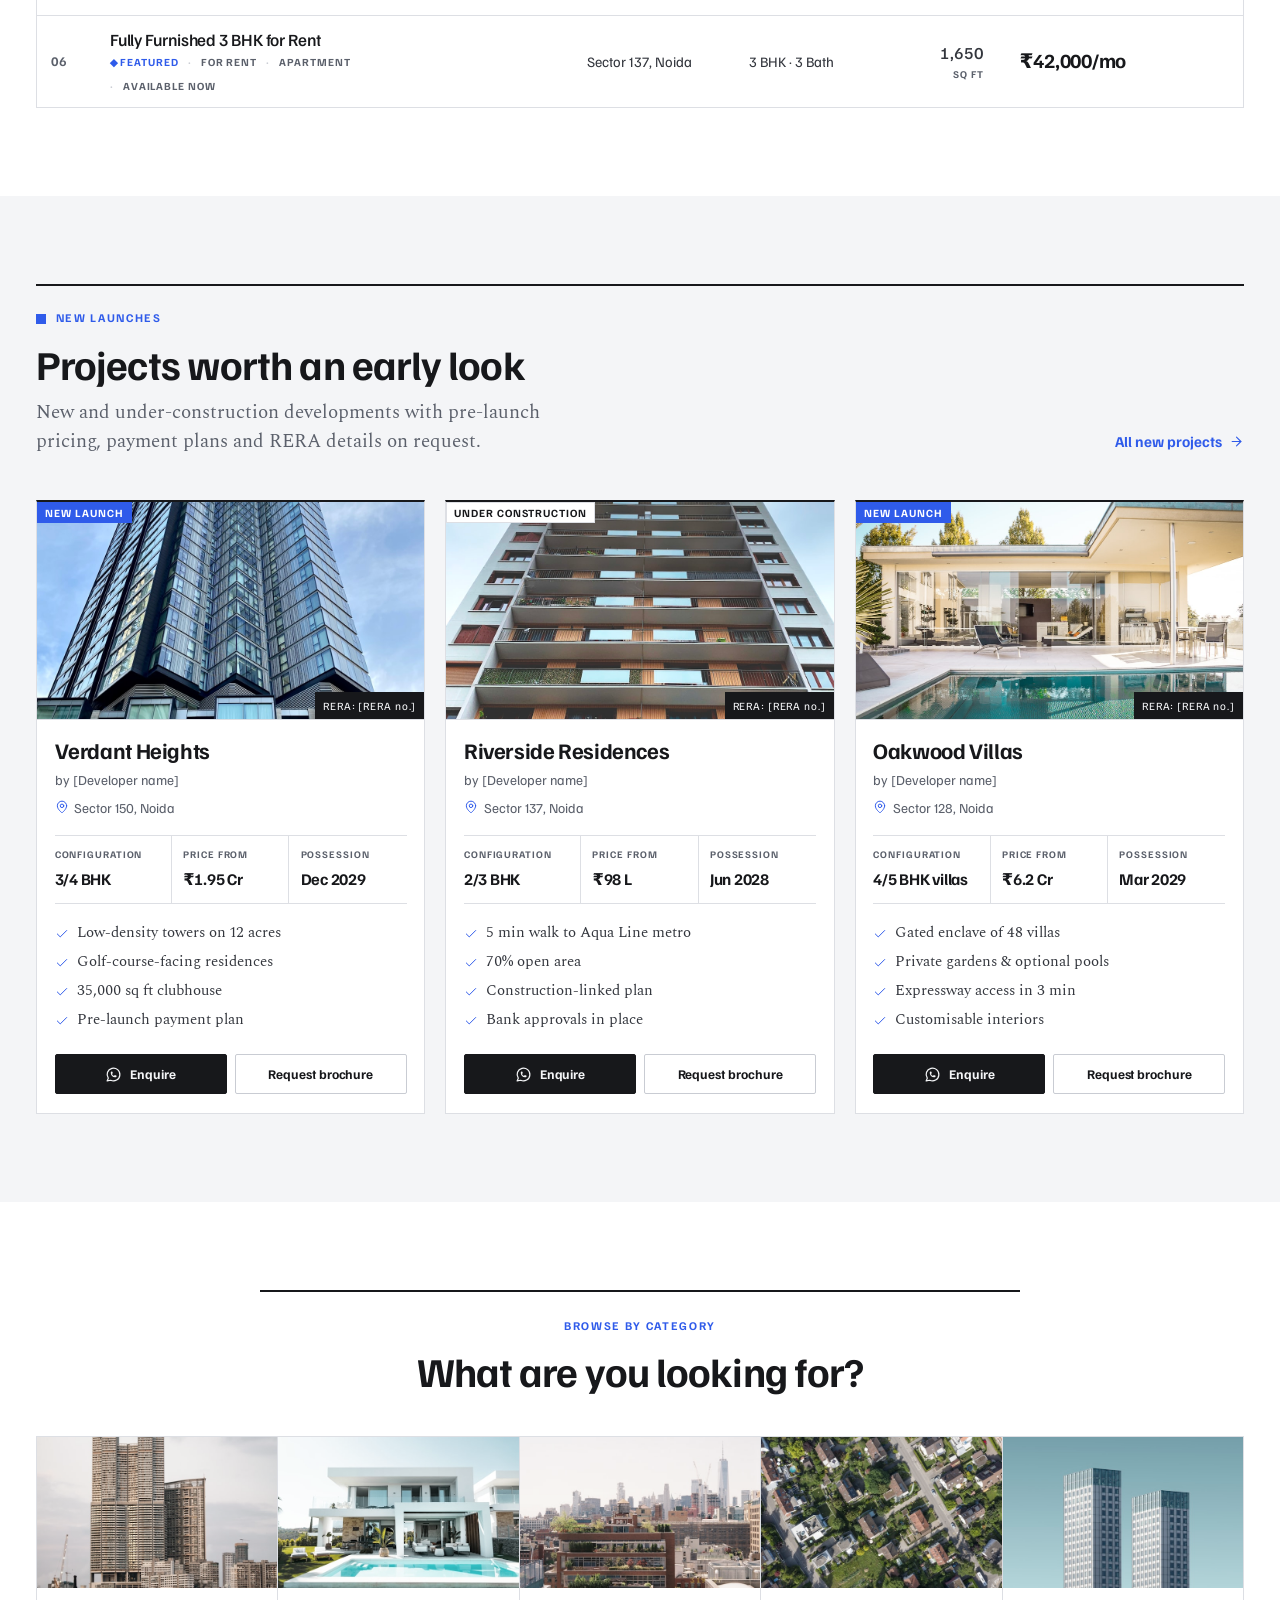
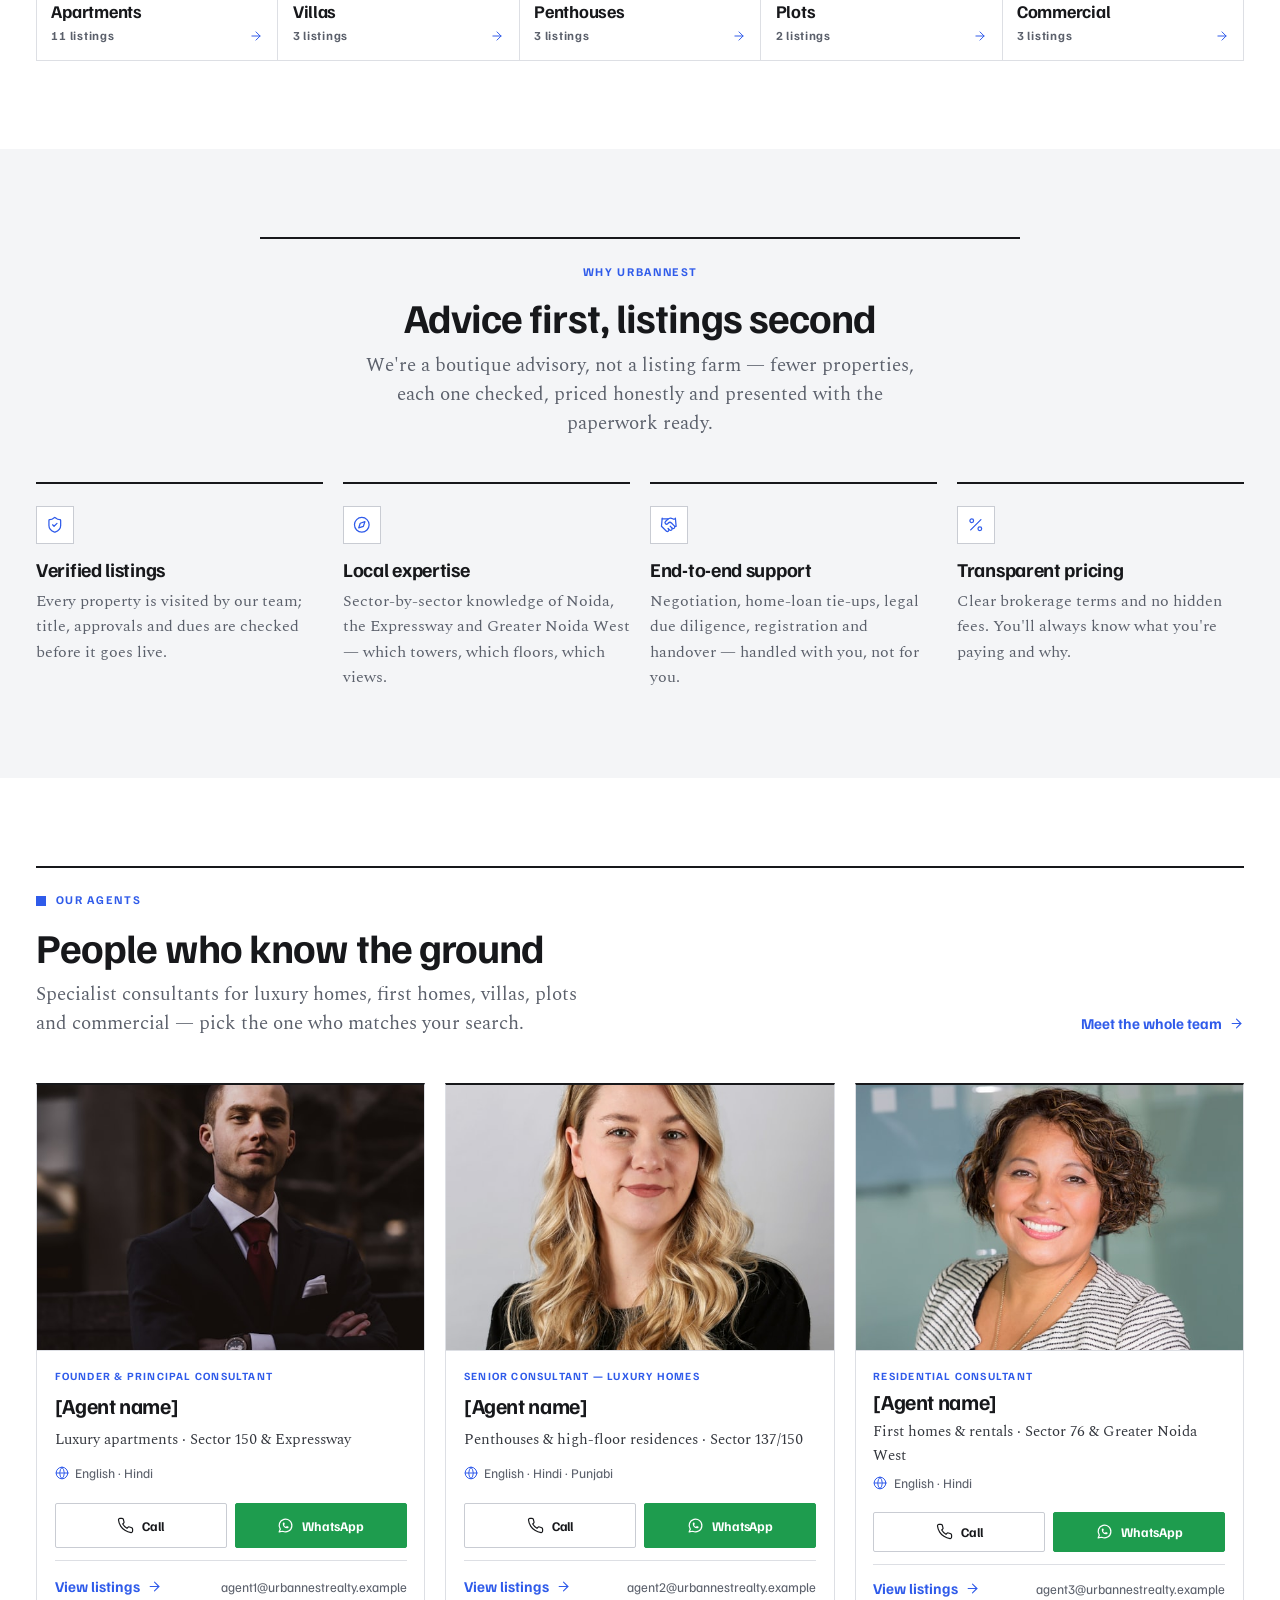
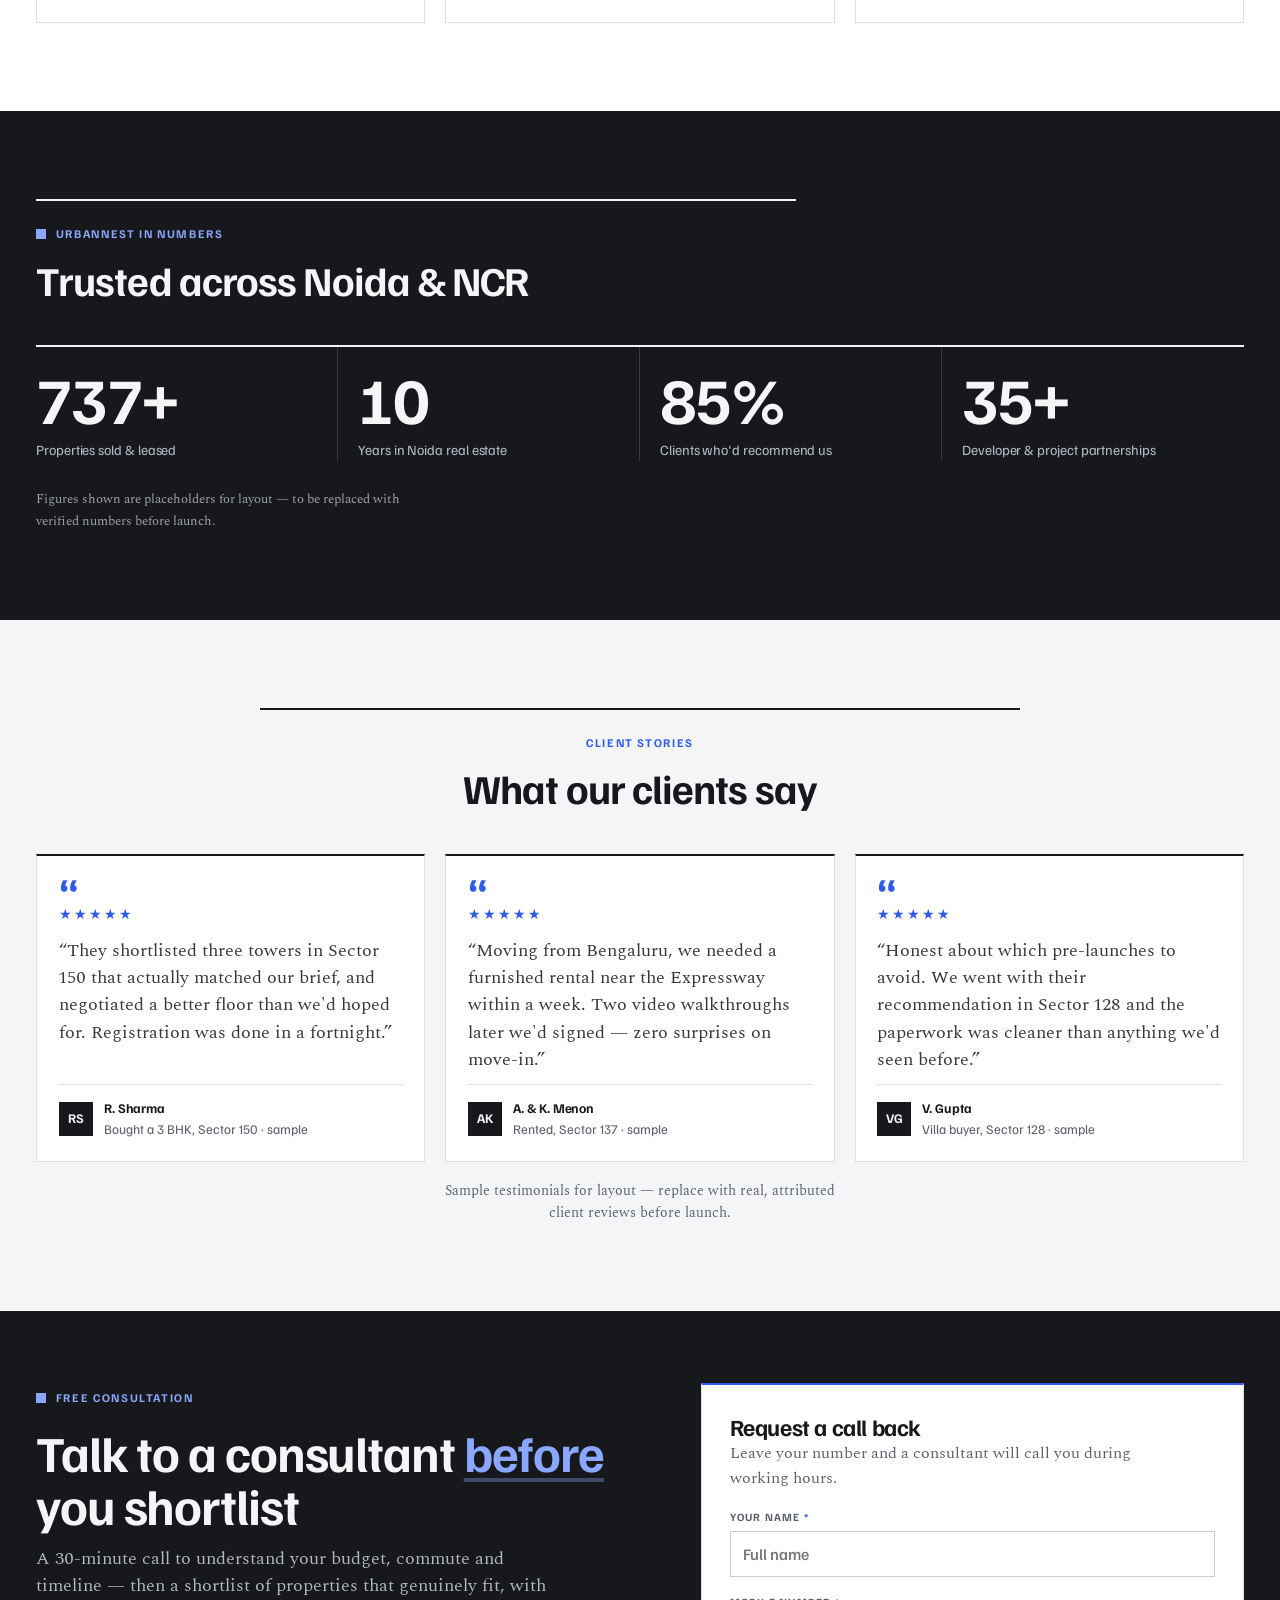
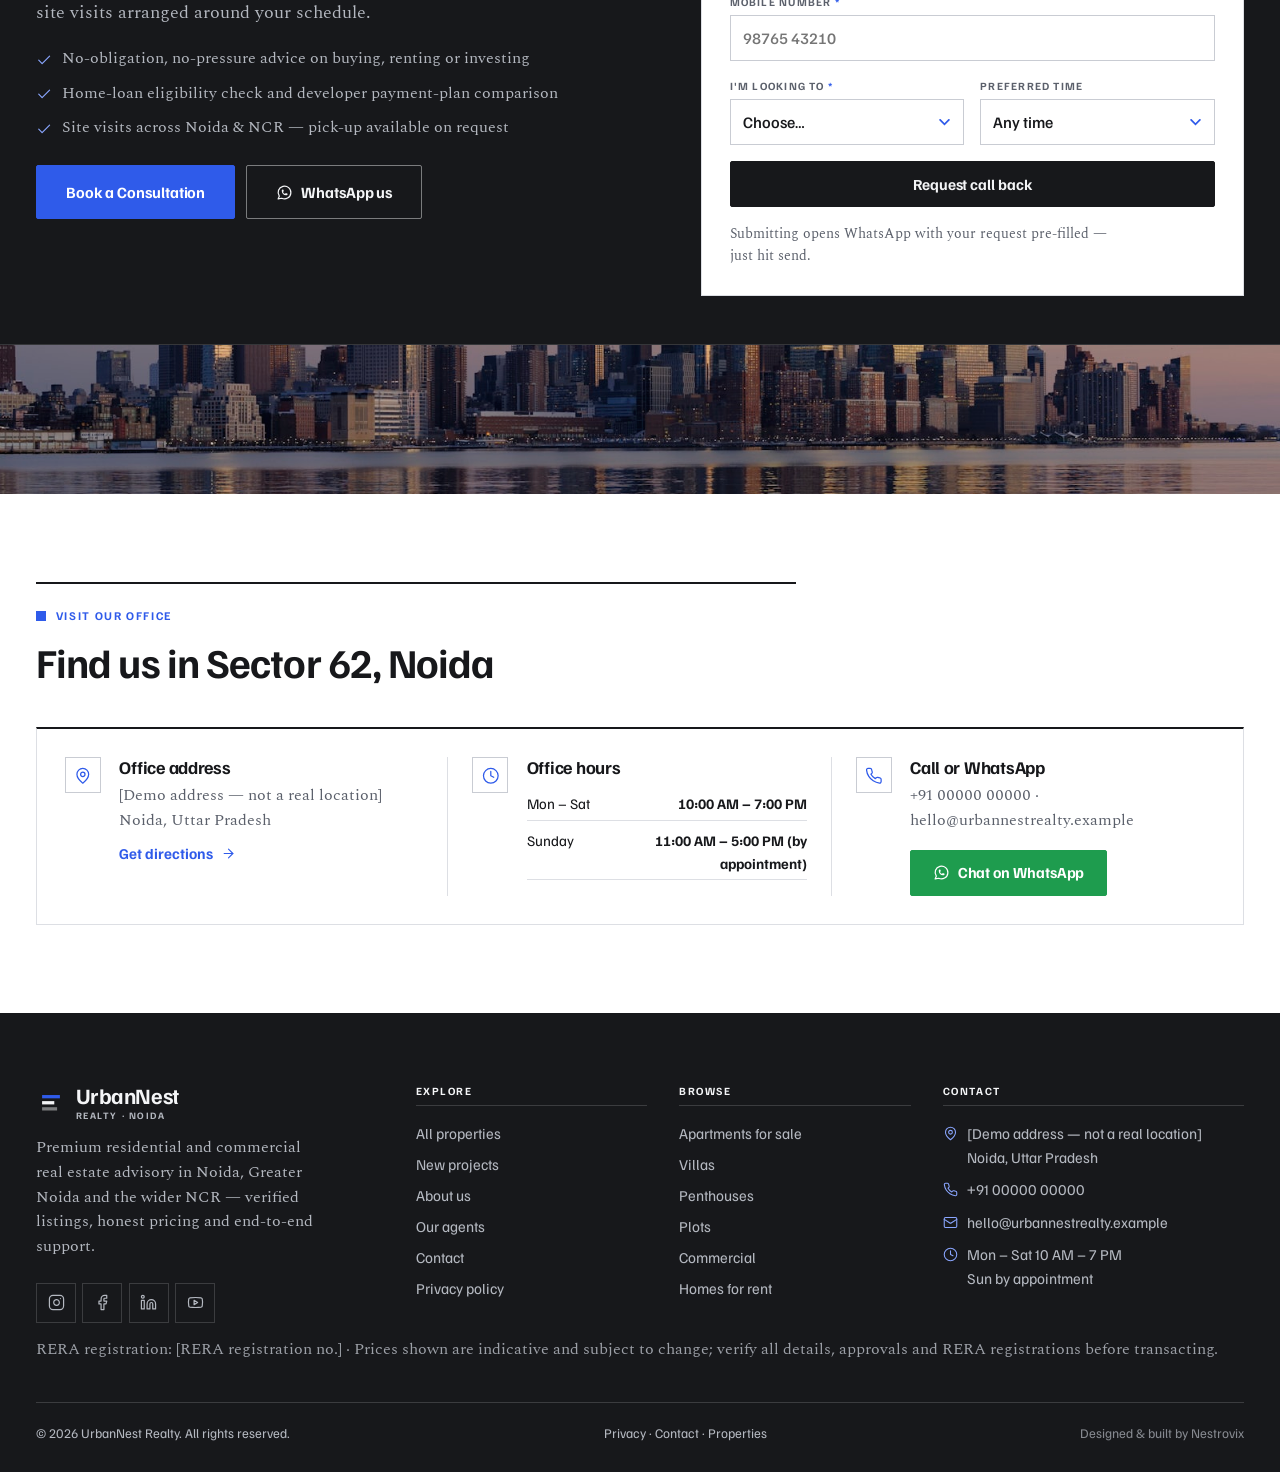
==== commit 5094a38a: "type: new font pairing, scale retuned to the new metrics" ====
--- a/index.html
+++ b/index.html
@@ -12,8 +12,8 @@
 <meta name="twitter:card" content="summary_large_image">
 <meta name="theme-color" content="#17181B">
 <link rel="icon" href="assets/favicon.svg" type="image/svg+xml">
-<link rel="preload" href="assets/fonts/schibsted-grotesk-latin-700-normal.woff2" as="font" type="font/woff2" crossorigin>
-<link rel="preload" href="assets/fonts/newsreader-latin-400-normal.woff2" as="font" type="font/woff2" crossorigin>
+<link rel="preload" href="assets/fonts/familjen-grotesk-latin-700-normal.woff2" as="font" type="font/woff2" crossorigin>
+<link rel="preload" href="assets/fonts/spectral-latin-400-normal.woff2" as="font" type="font/woff2" crossorigin>
 <link rel="stylesheet" href="css/style.css">
 <script>document.documentElement.classList.add("js")</script>
 <script type="application/ld+json">
--- a/css/style.css
+++ b/css/style.css
@@ -2,16 +2,19 @@
    URBANNEST REALTY — Premium Real Estate · Noida
    Design system & styles
    Identity: graphite ink × signal blue × paper · property INDEX, not brochure
-   Display: Schibsted Grotesk (400/600/700) · Body: Newsreader (400/500/600)
+   Display: Familjen Grotesk (400/500/700) · Body: Spectral (400/500/600)
    ============================================================ */
 
 /* ---------- Fonts (self-hosted, no third-party requests) ---------- */
-@font-face{font-family:"Schibsted Grotesk";font-style:normal;font-weight:400;font-display:swap;src:url("../assets/fonts/schibsted-grotesk-latin-400-normal.woff2") format("woff2")}
-@font-face{font-family:"Schibsted Grotesk";font-style:normal;font-weight:600;font-display:swap;src:url("../assets/fonts/schibsted-grotesk-latin-600-normal.woff2") format("woff2")}
-@font-face{font-family:"Schibsted Grotesk";font-style:normal;font-weight:700;font-display:swap;src:url("../assets/fonts/schibsted-grotesk-latin-700-normal.woff2") format("woff2")}
-@font-face{font-family:"Newsreader";font-style:normal;font-weight:400;font-display:swap;src:url("../assets/fonts/newsreader-latin-400-normal.woff2") format("woff2")}
-@font-face{font-family:"Newsreader";font-style:normal;font-weight:500;font-display:swap;src:url("../assets/fonts/newsreader-latin-500-normal.woff2") format("woff2")}
-@font-face{font-family:"Newsreader";font-style:normal;font-weight:600;font-display:swap;src:url("../assets/fonts/newsreader-latin-600-normal.woff2") format("woff2")}
+/* Familjen Grotesk ships 400/500/700 — there is no 600. Every rule that used to ask for
+   600 now names 500 or 700 explicitly (700 where the old semibold was carrying a small
+   label or a control, 500 where it was a quiet mid-step), so nothing is synthesised. */
+@font-face{font-family:"Familjen Grotesk";font-style:normal;font-weight:400;font-display:swap;src:url("../assets/fonts/familjen-grotesk-latin-400-normal.woff2") format("woff2")}
+@font-face{font-family:"Familjen Grotesk";font-style:normal;font-weight:500;font-display:swap;src:url("../assets/fonts/familjen-grotesk-latin-500-normal.woff2") format("woff2")}
+@font-face{font-family:"Familjen Grotesk";font-style:normal;font-weight:700;font-display:swap;src:url("../assets/fonts/familjen-grotesk-latin-700-normal.woff2") format("woff2")}
+@font-face{font-family:"Spectral";font-style:normal;font-weight:400;font-display:swap;src:url("../assets/fonts/spectral-latin-400-normal.woff2") format("woff2")}
+@font-face{font-family:"Spectral";font-style:normal;font-weight:500;font-display:swap;src:url("../assets/fonts/spectral-latin-500-normal.woff2") format("woff2")}
+@font-face{font-family:"Spectral";font-style:normal;font-weight:600;font-display:swap;src:url("../assets/fonts/spectral-latin-600-normal.woff2") format("woff2")}
 
 /* ---------- Tokens ---------- */
 :root{
@@ -39,17 +42,19 @@
   --charcoal:var(--ink);--charcoal-2:var(--ink-2);
 
   /* typography */
-  --font-head:"Schibsted Grotesk",ui-sans-serif,system-ui,-apple-system,"Segoe UI",Roboto,sans-serif;
-  --font-body:"Newsreader",Georgia,"Times New Roman",serif;
-  /* Schibsted Grotesk sets a taller cap (0.70em vs 0.66em) than the grotesque it
-     replaces, so the display steps come down ~5% to hold the same optical size. */
-  --text-hero:clamp(2.55rem,5.85vw,4.95rem);
-  --text-h2:clamp(1.75rem,3vw,2.45rem);
-  --text-h3:clamp(1.1rem,1.45vw,1.26rem);
-  /* Newsreader runs a shorter x-height (0.43em vs 0.48em) and ~9% narrower, so the
-     reading sizes go up to keep both the optical size and the measure. */
+  --font-head:"Familjen Grotesk",ui-sans-serif,system-ui,-apple-system,"Segoe UI",Roboto,sans-serif;
+  --font-body:"Spectral",Georgia,"Times New Roman",serif;
+  /* Familjen Grotesk sets a shorter cap (0.65em vs 0.71em) and a shorter x-height
+     (0.50em vs 0.53em) than the grotesque it replaces, and runs ~9% narrower, so every
+     display step goes up ~7% — uppercase labels ~9% — to hold the same optical size,
+     and the tight negative tracking is relaxed by about a fifth for the same reason. */
+  --text-hero:clamp(2.73rem,6.26vw,5.3rem);
+  --text-h2:clamp(1.87rem,3.21vw,2.62rem);
+  --text-h3:clamp(1.18rem,1.55vw,1.35rem);
+  /* Spectral carries the same x-height as the serif it replaces (0.45em) and sets ~4%
+     wider, so the reading sizes hold as they are; only the ch measures are recomputed. */
   --lead:clamp(1.1rem,1.32vw,1.28rem);
-  --label:.68rem;
+  --label:.74rem;
 
   /* spacing (4pt) */
   --s-1:.25rem;--s-2:.5rem;--s-3:.75rem;--s-4:1rem;--s-5:1.5rem;--s-6:2rem;--s-7:3rem;--s-8:4rem;--s-9:6rem;--s-10:8rem;
@@ -68,7 +73,7 @@
 *,*::before,*::after{box-sizing:border-box;margin:0;padding:0}
 html{scroll-behavior:smooth;scroll-padding-top:calc(var(--header-h) + 16px);-webkit-text-size-adjust:100%}
 html,body{overflow-x:clip}
-body{font-family:var(--font-body);font-size:18.5px;line-height:1.58;color:var(--ink);background:var(--paper);-webkit-font-smoothing:antialiased;font-variant-numeric:lining-nums proportional-nums}
+body{font-family:var(--font-body);font-size:18.5px;line-height:1.58;color:var(--ink);background:var(--paper);-webkit-font-smoothing:antialiased;font-variant-numeric:lining-nums proportional-nums;font-synthesis-weight:none}
 img,svg,video,iframe{display:block;max-width:100%}
 img{height:auto}
 a{color:inherit;text-decoration:none}
@@ -78,19 +83,19 @@
 .section--dark :focus-visible,.site-footer :focus-visible,.mobile-nav :focus-visible,.lightbox :focus-visible{outline-color:var(--blue-lt)}
 ::selection{background:var(--blue);color:#fff}
 .sr-only{position:absolute;width:1px;height:1px;padding:0;margin:-1px;overflow:hidden;clip:rect(0,0,0,0);white-space:nowrap;border:0}
-.skip-link{position:fixed;top:-60px;left:1rem;z-index:1000;background:var(--blue);color:#fff;padding:.7rem 1rem;font-family:var(--font-head);font-weight:600;transition:top var(--dur-1) var(--ease)}
+.skip-link{position:fixed;top:-60px;left:1rem;z-index:1000;background:var(--blue);color:#fff;padding:.7rem 1rem;font-family:var(--font-head);font-weight:700;transition:top var(--dur-1) var(--ease)}
 .skip-link:focus{top:1rem}
 
-h1,h2,h3,h4{font-family:var(--font-head);font-weight:700;line-height:1.06;letter-spacing:-.028em}
+h1,h2,h3,h4{font-family:var(--font-head);font-weight:700;line-height:1.06;letter-spacing:-.022em}
 h1{font-size:var(--text-hero)}
 h2{font-size:var(--text-h2)}
-h3{font-size:var(--text-h3);font-weight:600;letter-spacing:-.012em;line-height:1.2}
-h4{font-weight:600}
+h3{font-size:var(--text-h3);font-weight:500;letter-spacing:-.009em;line-height:1.2}
+h4{font-weight:500}
 h1 em,h2 em{font-style:normal;color:var(--blue);text-decoration:underline;text-decoration-thickness:.07em;text-underline-offset:.12em;text-decoration-color:rgba(47,91,234,.35)}
 .section--dark h1 em,.section--dark h2 em,.cta-band h2 em,.page-hero--dark h1 em{color:var(--blue-lt);text-decoration-color:rgba(138,166,255,.35)}
 p{max-width:57ch}
-.lead{font-size:var(--lead);line-height:1.5;color:var(--body-ink)}
-.eyebrow{display:inline-flex;align-items:center;gap:.6rem;font-family:var(--font-head);font-size:var(--label);letter-spacing:.15em;text-transform:uppercase;font-weight:600;color:var(--blue)}
+.lead{font-size:var(--lead);line-height:1.52;color:var(--body-ink)}
+.eyebrow{display:inline-flex;align-items:center;gap:.6rem;font-family:var(--font-head);font-size:var(--label);letter-spacing:.14em;text-transform:uppercase;font-weight:700;color:var(--blue)}
 .eyebrow::before{content:"";width:10px;height:10px;background:var(--blue);flex:none}
 .muted{color:var(--muted)}
 .section--dark .muted{color:var(--on-dark-muted)}
@@ -98,18 +103,21 @@
 .section--dark .eyebrow::before,.cta-band .eyebrow::before,.site-footer .eyebrow::before{background:var(--blue-lt)}
 .tnum{font-variant-numeric:lining-nums tabular-nums}
 
-/* FIGURES. Schibsted Grotesk's `tnum` does not only widen the digits — it also
-   swaps comma, period, colon and semicolon for full-figure-width variants. That
-   is right for a stack of bare numerals and wrong for anything that reads as a
-   sentence or a price (₹6.4 Cr would set as "6 . 4"). So tabular figures stay on
-   the digit-only stacks (row numbers, counters, counts, the masthead band) and
-   `proportional-nums` is set explicitly on every string that carries a
-   separator; those columns are held on their right edge by the fixed grid
-   tracks of .pindex and text-align:right, which is what the eye reads. */
-h1,h2,h3,h4,.eyebrow,.prow__area,.prow__price,.prow__loc,.prow__cfg,.prop-price,
-.prop-price-box small,.fact b,.hours,.project__facts b,.project__rera,
+/* FIGURES. The grotesque this file used to set had a hostile `tnum`: it widened the
+   digits AND swapped comma, period, colon and semicolon for full-figure-width variants,
+   so "₹6.4 Cr" set as "₹6 . 4 Cr". Both new faces were measured for exactly that trap
+   and both are clean — Familjen Grotesk and Spectral already draw every digit on one
+   fixed advance (567/1000 and 500/1000 respectively) and their `tnum` leaves period and
+   comma at their normal widths. Tabular figures are therefore safe on the money and area
+   columns as well as on the bare numeral stacks, and that is where they now go: the
+   index reads down a true column. Running text, headings and labels stay proportional
+   so nothing gaps mid-sentence. */
+h1,h2,h3,h4,.eyebrow,.prow__loc,.prow__cfg,.project__rera,
 .floor-plan__bar,.agent__langs,.review footer,.footer-contact,.crumbs,
 .pindex__foot,.pnum{font-variant-numeric:lining-nums proportional-nums}
+/* the right-aligned columns — verified safe under tnum for both new faces */
+.prow__area,.prow__price,.prop-price,.prop-price-box small,.fact b,.hours,
+.project__facts b{font-variant-numeric:lining-nums tabular-nums}
 
 .container{width:min(100% - 2*var(--gutter),var(--container));margin-inline:auto}
 .container--wide{width:min(100% - 2*var(--gutter),1560px);margin-inline:auto}
@@ -129,7 +137,7 @@
 .section-head.split > div{max-width:640px}
 
 /* ---------- Buttons ---------- */
-.btn{display:inline-flex;align-items:center;justify-content:center;gap:.5rem;min-height:46px;padding:.7rem 1.35rem;font-family:var(--font-head);font-weight:600;font-size:.9rem;letter-spacing:-.006em;border-radius:var(--r-sm);border:1px solid transparent;transition:background var(--dur-1) var(--ease),color var(--dur-1) var(--ease),border-color var(--dur-1) var(--ease),box-shadow var(--dur-1) var(--ease);white-space:nowrap;line-height:1.2}
+.btn{display:inline-flex;align-items:center;justify-content:center;gap:.5rem;min-height:46px;padding:.7rem 1.35rem;font-family:var(--font-head);font-weight:700;font-size:.96rem;letter-spacing:-.005em;border-radius:var(--r-sm);border:1px solid transparent;transition:background var(--dur-1) var(--ease),color var(--dur-1) var(--ease),border-color var(--dur-1) var(--ease),box-shadow var(--dur-1) var(--ease);white-space:nowrap;line-height:1.2}
 .btn svg{width:17px;height:17px}
 .btn--primary{background:var(--blue);color:#fff;border-color:var(--blue)}
 .btn--primary:hover{background:#2449C6;border-color:#2449C6}
@@ -147,7 +155,7 @@
 .btn--sm{min-height:40px;padding:.5rem 1rem;font-size:.83rem}
 .btn--block{width:100%}
 .btn[disabled],.btn[aria-busy="true"]{opacity:.65;cursor:progress}
-.link-arrow{display:inline-flex;align-items:center;gap:.45rem;font-family:var(--font-head);font-weight:600;font-size:.88rem;color:var(--blue);border-bottom:1px solid transparent;padding-bottom:2px}
+.link-arrow{display:inline-flex;align-items:center;gap:.45rem;font-family:var(--font-head);font-weight:700;font-size:.94rem;color:var(--blue);border-bottom:1px solid transparent;padding-bottom:2px}
 .link-arrow svg{width:15px;height:15px;transition:transform var(--dur-1) var(--ease)}
 .link-arrow:hover{border-bottom-color:currentColor}
 .link-arrow:hover svg{transform:translateX(3px)}
@@ -155,7 +163,7 @@
 
 /* ---------- Icons, tags, flags ---------- */
 .ic{width:1em;height:1em;stroke:currentColor;stroke-width:1.7;fill:none;stroke-linecap:round;stroke-linejoin:round;flex:none}
-.tag{display:inline-flex;align-items:center;gap:.3rem;font-family:var(--font-head);font-size:.63rem;letter-spacing:.1em;text-transform:uppercase;font-weight:600;padding:.3rem .5rem;border-radius:0;line-height:1;white-space:nowrap}
+.tag{display:inline-flex;align-items:center;gap:.3rem;font-family:var(--font-head);font-size:.69rem;letter-spacing:.09em;text-transform:uppercase;font-weight:700;padding:.3rem .5rem;border-radius:0;line-height:1;white-space:nowrap}
 .tag--key{background:var(--blue);color:#fff}
 .tag--light{background:var(--surface);color:var(--ink);box-shadow:inset 0 0 0 1px var(--line)}
 .tag--dark{background:var(--ink);color:var(--on-dark)}
@@ -167,19 +175,19 @@
 .site-header::before{display:none}
 .site-header.is-scrolled{box-shadow:0 1px 0 var(--line)}
 .site-header .container--wide{display:flex;align-items:center;justify-content:space-between;gap:1.5rem}
-.brand{display:flex;align-items:center;gap:.6rem;font-family:var(--font-head);font-weight:700;font-size:1.28rem;letter-spacing:-.025em;line-height:1}
+.brand{display:flex;align-items:center;gap:.6rem;font-family:var(--font-head);font-weight:700;font-size:1.37rem;letter-spacing:-.02em;line-height:1}
 .brand__mark{width:30px;height:30px;flex:none}
-.brand small{display:block;font-family:var(--font-head);font-size:.56rem;letter-spacing:.17em;text-transform:uppercase;font-weight:600;color:var(--muted);margin-top:.28rem}
+.brand small{display:block;font-family:var(--font-head);font-size:.61rem;letter-spacing:.16em;text-transform:uppercase;font-weight:700;color:var(--muted);margin-top:.28rem}
 .site-footer .brand small{color:var(--on-dark-muted)}
 .nav{display:flex;align-items:center;gap:1.75rem}
 .nav__links{display:flex;gap:1.5rem}
-.nav__links a{position:relative;font-family:var(--font-head);font-size:.86rem;font-weight:500;letter-spacing:-.006em;padding:.45rem 0;color:var(--muted)}
+.nav__links a{position:relative;font-family:var(--font-head);font-size:.92rem;font-weight:500;letter-spacing:-.005em;padding:.45rem 0;color:var(--muted)}
 .nav__links a::after{content:"";position:absolute;left:0;bottom:0;width:100%;height:2px;background:var(--blue);transform:scaleX(0);transform-origin:right;transition:transform var(--dur-2) var(--ease)}
 .nav__links a:hover{color:var(--ink)}
 .nav__links a:hover::after,.nav__links a[aria-current="page"]::after{transform:scaleX(1);transform-origin:left}
-.nav__links a[aria-current="page"]{color:var(--ink);font-weight:600}
+.nav__links a[aria-current="page"]{color:var(--ink);font-weight:500}
 .nav__cta{display:flex;align-items:center;gap:.75rem}
-.nav__phone{display:inline-flex;align-items:center;gap:.4rem;font-family:var(--font-head);font-size:.82rem;font-weight:500;color:var(--muted);font-variant-numeric:lining-nums tabular-nums}
+.nav__phone{display:inline-flex;align-items:center;gap:.4rem;font-family:var(--font-head);font-size:.88rem;font-weight:500;color:var(--muted);font-variant-numeric:lining-nums tabular-nums}
 .nav__phone:hover{color:var(--ink)}
 .nav__phone .ic{width:15px;height:15px}
 .nav__toggle{display:none;width:46px;height:46px;align-items:center;justify-content:center;border:1px solid var(--line-2);border-radius:var(--r-sm)}
@@ -193,7 +201,7 @@
 /* mobile drawer */
 .mobile-nav{position:fixed;inset:0;z-index:90;background:var(--ink);color:var(--on-dark);padding:calc(var(--header-h) + 1.25rem) var(--gutter) 2rem;display:flex;flex-direction:column;gap:1.5rem;transform:translateX(100%);transition:transform var(--dur-2) var(--ease);overflow-y:auto;visibility:hidden}
 .mobile-nav.is-open{transform:none;visibility:visible}
-.mobile-nav__links a{display:flex;justify-content:space-between;align-items:baseline;font-family:var(--font-head);font-weight:700;letter-spacing:-.019em;font-size:1.75rem;padding:.5rem 0;border-bottom:1px solid var(--line-dark)}
+.mobile-nav__links a{display:flex;justify-content:space-between;align-items:baseline;font-family:var(--font-head);font-weight:700;letter-spacing:-.015em;font-size:1.87rem;padding:.5rem 0;border-bottom:1px solid var(--line-dark)}
 .mobile-nav__links a[aria-current="page"]{color:var(--blue-lt)}
 .mobile-nav__meta{display:grid;gap:.9rem;font-size:1.02rem;color:var(--on-dark-muted)}
 .mobile-nav__meta a,.mobile-nav__meta > span{display:flex;align-items:center;gap:.65rem;color:var(--on-dark)}
@@ -207,28 +215,30 @@
 .hero__overlay{display:none}
 .hero__content{display:grid;grid-template-columns:minmax(0,1.25fr) minmax(0,.75fr);column-gap:clamp(1.5rem,4vw,3.25rem);row-gap:0;align-content:start;align-items:end;padding-block:clamp(2.25rem,5vw,3.25rem) 0}
 .hero__content > .hero__media{grid-column:2;grid-row:1/span 4;align-self:end}
-.hero__content h1{margin-top:.75rem;max-width:17ch;grid-column:1}
+.hero__content h1{margin-top:.75rem;max-width:18ch;grid-column:1}
 .hero__content .eyebrow,.hero__content .lead,.hero__actions{grid-column:1}
-.hero__content .lead{margin-top:1rem;max-width:45ch}
+/* Spectral sets ~4% wider than the serif it replaces; 52ch (520px) is the measure that
+   keeps this lead in the same three well-filled lines instead of dropping a one-word last line. */
+.hero__content .lead{margin-top:1rem;max-width:52ch}
 .hero__actions{display:flex;flex-wrap:wrap;gap:.7rem;margin-top:1.4rem}
 /* index band — three aligned columns with hairlines and tabular figures */
-.hero__meta{grid-column:1/-1;display:grid;grid-template-columns:repeat(3,minmax(0,1fr));gap:0;margin-top:clamp(2rem,4vw,3rem);border-top:2px solid var(--ink);font-family:var(--font-head);font-size:.8rem;color:var(--muted);font-variant-numeric:lining-nums tabular-nums}
+.hero__meta{grid-column:1/-1;display:grid;grid-template-columns:repeat(3,minmax(0,1fr));gap:0;margin-top:clamp(2rem,4vw,3rem);border-top:2px solid var(--ink);font-family:var(--font-head);font-size:.86rem;color:var(--muted);font-variant-numeric:lining-nums tabular-nums}
 .hero__meta > div{padding:.9rem 1.25rem .9rem 0;border-right:1px solid var(--line)}
 .hero__meta > div:last-child{border-right:0}
 .hero__meta > div + div{padding-left:1.25rem}
-.hero__meta b{display:block;color:var(--ink);font-weight:700;letter-spacing:-.012em;font-size:clamp(.96rem,1.45vw,1.14rem);margin-bottom:.2rem}
+.hero__meta b{display:block;color:var(--ink);font-weight:700;letter-spacing:-.009em;font-size:clamp(1.03rem,1.55vw,1.22rem);margin-bottom:.2rem}
 
 /* ---------- Query bar (was the floating search card) ---------- */
 .search-section{background:var(--paper);border-bottom:1px solid var(--line);position:relative;z-index:5}
 .search-panel{padding-block:1.1rem 1.35rem;position:relative}
 .search-panel__top{display:flex;align-items:center;justify-content:space-between;gap:1rem;flex-wrap:wrap;margin-bottom:.9rem}
-.search-panel__hint{font-family:var(--font-head);font-size:.76rem;letter-spacing:.02em;color:var(--muted);font-variant-numeric:lining-nums tabular-nums}
+.search-panel__hint{font-family:var(--font-head);font-size:.81rem;letter-spacing:.02em;color:var(--muted);font-variant-numeric:lining-nums tabular-nums}
 .search-panel__grid{display:grid;grid-template-columns:1.15fr 1fr .95fr .95fr .85fr .95fr auto;gap:0 1px;align-items:end;background:var(--line);border:1px solid var(--line)}
 .search-panel__grid > .sfield{background:var(--surface)}
 .search-panel__grid .btn{border-radius:0}
 .sfield{display:grid;gap:.15rem;min-width:0;padding:.5rem .75rem .55rem}
-.sfield label{font-family:var(--font-head);font-size:.6rem;letter-spacing:.12em;text-transform:uppercase;font-weight:600;color:var(--muted)}
-.sfield select,.sfield input{width:100%;min-height:30px;padding:.15rem 1.5rem .15rem 0;font-family:var(--font-head);font-size:16px;font-weight:600;letter-spacing:-.006em;color:var(--ink);background:transparent;border:0;border-radius:0;text-overflow:ellipsis}
+.sfield label{font-family:var(--font-head);font-size:.65rem;letter-spacing:.11em;text-transform:uppercase;font-weight:700;color:var(--muted)}
+.sfield select,.sfield input{width:100%;min-height:30px;padding:.15rem 1.5rem .15rem 0;font-family:var(--font-head);font-size:16px;font-weight:500;letter-spacing:-.005em;color:var(--ink);background:transparent;border:0;border-radius:0;text-overflow:ellipsis}
 .sfield input{padding-right:0}
 .sfield select{appearance:none;-webkit-appearance:none;background-image:url("data:image/svg+xml,%3Csvg xmlns='http://www.w3.org/2000/svg' width='11' height='7' viewBox='0 0 12 8'%3E%3Cpath d='M1 1l5 5 5-5' stroke='%232F5BEA' stroke-width='2' fill='none' stroke-linecap='round'/%3E%3C/svg%3E");background-repeat:no-repeat;background-position:right .1rem center}
 .sfield select:focus,.sfield input:focus{outline:none}
@@ -237,7 +247,7 @@
 .search-panel .btn{min-height:100%;align-self:stretch}
 /* segmented control — squared, not a pill */
 .seg{display:inline-flex;border:1px solid var(--line-2);border-radius:0;background:var(--surface)}
-.seg button{min-height:38px;padding:0 1.05rem;font-family:var(--font-head);font-weight:600;font-size:.82rem;color:var(--muted);transition:background var(--dur-1),color var(--dur-1)}
+.seg button{min-height:38px;padding:0 1.05rem;font-family:var(--font-head);font-weight:500;font-size:.88rem;color:var(--muted);transition:background var(--dur-1),color var(--dur-1)}
 .seg button + button{border-left:1px solid var(--line-2)}
 .seg button[aria-pressed="true"]{background:var(--ink);color:var(--on-dark)}
 .seg button:hover:not([aria-pressed="true"]){color:var(--ink);background:var(--paper-2)}
@@ -251,10 +261,10 @@
 .page-hero--compact .page-hero__content{padding-block:clamp(1.5rem,3vw,2.5rem)}
 .page-hero__content > *{grid-column:1}
 .page-hero__content > .hero__media{grid-column:2;grid-row:1/span 5}
-.page-hero__content h1{font-size:clamp(2.05rem,4.35vw,3.42rem);margin-top:.6rem;max-width:20ch}
+.page-hero__content h1{font-size:clamp(2.19rem,4.65vw,3.66rem);margin-top:.6rem;max-width:21ch}
 .page-hero__content p{margin-top:.85rem;color:var(--body-ink)}
 .page-hero__content .eyebrow{margin-top:.9rem}
-.crumbs{display:flex;flex-wrap:wrap;gap:.4rem;font-family:var(--font-head);font-size:.69rem;letter-spacing:.09em;text-transform:uppercase;color:var(--muted)}
+.crumbs{display:flex;flex-wrap:wrap;gap:.4rem;font-family:var(--font-head);font-size:.75rem;letter-spacing:.09em;text-transform:uppercase;color:var(--muted)}
 .crumbs a:hover{color:var(--blue)}
 .crumbs--light{color:var(--muted)}
 .crumbs--light a:hover{color:var(--blue)}
@@ -273,7 +283,7 @@
 .pindex{--pcols:2.9rem minmax(0,1fr) 10.5rem 8rem 7rem 8.5rem 96px;
   background:var(--surface);border:1px solid var(--line);border-top:2px solid var(--ink)}
 .section--dark .pindex{background:var(--ink-2);border-color:var(--line-dark);border-top-color:var(--on-dark)}
-.pindex__head{display:grid;grid-template-columns:var(--pcols);gap:0 1.15rem;align-items:center;padding:.6rem .9rem;font-family:var(--font-head);font-size:.61rem;font-weight:600;letter-spacing:.14em;text-transform:uppercase;color:var(--muted);border-bottom:1px solid var(--line-2)}
+.pindex__head{display:grid;grid-template-columns:var(--pcols);gap:0 1.15rem;align-items:center;padding:.6rem .9rem;font-family:var(--font-head);font-size:.67rem;font-weight:700;letter-spacing:.13em;text-transform:uppercase;color:var(--muted);border-bottom:1px solid var(--line-2)}
 .pindex__head span:nth-child(5),.pindex__head span:nth-child(6){text-align:right}
 .pindex__rows{counter-reset:prow}
 .pindex__rows:empty{display:none}
@@ -283,22 +293,22 @@
 .prow:last-child{border-bottom:0}
 .prow:hover{background:var(--blue-tint)}
 .prow:has(a:focus-visible){background:var(--blue-tint);outline:2px solid var(--blue);outline-offset:-2px}
-.prow__n{font-family:var(--font-head);font-weight:600;font-size:.78rem;color:var(--muted);font-variant-numeric:lining-nums tabular-nums}
+.prow__n{font-family:var(--font-head);font-weight:700;font-size:.83rem;color:var(--muted);font-variant-numeric:lining-nums tabular-nums}
 .prow__n::before{counter-increment:prow;content:counter(prow,decimal-leading-zero)}
 .prow__name{min-width:0}
-.prow__name h3{font-family:var(--font-head);font-weight:600;font-size:1rem;letter-spacing:-.008em;line-height:1.25}
+.prow__name h3{font-family:var(--font-head);font-weight:500;font-size:1.07rem;letter-spacing:-.006em;line-height:1.25}
 .prow__name h3 a{color:var(--ink)}
 .prow:hover .prow__name h3 a{color:var(--blue)}
 .prow__name h3 a::after{content:"";position:absolute;inset:0;z-index:1}
-.prow__flags{display:flex;flex-wrap:wrap;gap:.4rem .55rem;margin-top:.22rem;font-family:var(--font-head);font-size:.62rem;font-weight:600;letter-spacing:.09em;text-transform:uppercase;color:var(--muted)}
+.prow__flags{display:flex;flex-wrap:wrap;gap:.4rem .55rem;margin-top:.22rem;font-family:var(--font-head);font-size:.68rem;font-weight:700;letter-spacing:.09em;text-transform:uppercase;color:var(--muted)}
 .prow__flags span + span::before{content:"·";margin-right:.55rem;color:var(--line-2)}
 .prow__flags .is-key{color:var(--blue)}
 .prow__flags .is-key::before{content:"◆ ";letter-spacing:0}
-.prow__loc,.prow__cfg{font-family:var(--font-head);font-size:.84rem;font-weight:400;color:var(--body-ink);letter-spacing:0;line-height:1.35;min-width:0;overflow-wrap:break-word}
-.prow__area{font-family:var(--font-head);font-weight:600;font-size:.98rem;text-align:right;color:var(--body-ink);letter-spacing:-.008em}
-.prow__area u{display:block;text-decoration:none;font-size:.6rem;font-weight:600;letter-spacing:.1em;text-transform:uppercase;color:var(--muted)}
-.prow__price{font-family:var(--font-head);font-weight:700;font-size:1.18rem;text-align:right;color:var(--ink);letter-spacing:-.014em;white-space:nowrap}
-.prow__price u{display:block;text-decoration:none;font-size:.6rem;font-weight:600;letter-spacing:.1em;text-transform:uppercase;color:var(--muted)}
+.prow__loc,.prow__cfg{font-family:var(--font-head);font-size:.9rem;font-weight:400;color:var(--body-ink);letter-spacing:0;line-height:1.35;min-width:0;overflow-wrap:break-word}
+.prow__area{font-family:var(--font-head);font-weight:500;font-size:1.05rem;text-align:right;color:var(--body-ink);letter-spacing:-.006em}
+.prow__area u{display:block;text-decoration:none;font-size:.65rem;font-weight:700;letter-spacing:.09em;text-transform:uppercase;color:var(--muted)}
+.prow__price{font-family:var(--font-head);font-weight:700;font-size:1.26rem;text-align:right;color:var(--ink);letter-spacing:-.011em;white-space:nowrap}
+.prow__price u{display:block;text-decoration:none;font-size:.65rem;font-weight:700;letter-spacing:.09em;text-transform:uppercase;color:var(--muted)}
 .prow__thumb{width:96px;aspect-ratio:4/3;overflow:hidden;border:1px solid var(--line);background:var(--paper-2);opacity:0;transform:translateX(-8px);transition:opacity var(--dur-2) var(--ease),transform var(--dur-2) var(--ease)}
 .prow__thumb img{width:100%;height:100%;object-fit:cover}
 .prow:hover .prow__thumb,.prow:focus-within .prow__thumb{opacity:1;transform:none}
@@ -307,50 +317,50 @@
 .section--dark .prow__loc,.section--dark .prow__cfg,.section--dark .prow__area{color:var(--on-dark-muted)}
 .section--dark .prow__price{color:var(--on-dark)}
 .section--dark .prow:hover{background:rgba(138,166,255,.1)}
-.pindex__foot{display:flex;justify-content:space-between;align-items:center;gap:1rem;flex-wrap:wrap;padding:.7rem .9rem;font-family:var(--font-head);font-size:.69rem;letter-spacing:.09em;text-transform:uppercase;color:var(--muted);border-top:1px solid var(--line-2)}
+.pindex__foot{display:flex;justify-content:space-between;align-items:center;gap:1rem;flex-wrap:wrap;padding:.7rem .9rem;font-family:var(--font-head);font-size:.75rem;letter-spacing:.09em;text-transform:uppercase;color:var(--muted);border-top:1px solid var(--line-2)}
 
 /* ---------- Listing page: sticky filter rail + results ---------- */
 .listing{display:grid;grid-template-columns:264px minmax(0,1fr);gap:0;align-items:start;padding-block:2rem 4.5rem}
 .filters{position:sticky;top:var(--header-h);max-height:calc(100vh - var(--header-h) - 1rem);overflow:auto;background:transparent;border:0;border-right:1px solid var(--line);padding-right:1.75rem;margin-right:1.75rem;display:flex;flex-direction:column}
 .filters__head{display:flex;align-items:baseline;justify-content:space-between;gap:.5rem;padding:.15rem 0 .7rem;border-bottom:2px solid var(--ink)}
-.filters__head h2{font-family:var(--font-head);font-size:.69rem;font-weight:600;letter-spacing:.15em;text-transform:uppercase}
+.filters__head h2{font-family:var(--font-head);font-size:.75rem;font-weight:700;letter-spacing:.14em;text-transform:uppercase}
 .filters__close{display:none;width:40px;height:40px;place-items:center;border:1px solid var(--line-2)}
 .filters__close .ic{width:17px;height:17px}
 .filters__body{padding:1rem 0 1.25rem;display:grid;gap:.9rem}
 .filters__body .sfield{padding:0;gap:.2rem;border-bottom:1px solid var(--line);padding-bottom:.35rem;background:transparent}
 .filters__body .sfield:focus-within{box-shadow:none;border-bottom-color:var(--blue)}
-.filters__body .sfield label{font-size:.62rem}
+.filters__body .sfield label{font-size:.67rem}
 .filters__body .sfield select,.filters__body .sfield input{min-height:34px;font-size:16px;padding-right:1.4rem}
 .filters__row{display:grid;grid-template-columns:1fr 1fr;gap:.9rem}
 .filters__seg{display:grid;gap:.35rem;margin-bottom:.35rem}
-.filters__seg > span{font-family:var(--font-head);font-size:.6rem;letter-spacing:.12em;text-transform:uppercase;font-weight:600;color:var(--muted)}
+.filters__seg > span{font-family:var(--font-head);font-size:.65rem;letter-spacing:.11em;text-transform:uppercase;font-weight:700;color:var(--muted)}
 .filters__seg .seg{width:100%}
 .filters__seg .seg button{flex:1}
 .filters__foot{display:none;padding:.85rem 1.15rem calc(.85rem + env(safe-area-inset-bottom));border-top:1px solid var(--line);background:var(--surface);position:sticky;bottom:0}
 .filters__backdrop{display:none;position:fixed;inset:0;background:rgba(23,24,27,.5);z-index:110;opacity:0;transition:opacity var(--dur-2)}
 .filters__backdrop.is-open{opacity:1}
-.link-reset{font-family:var(--font-head);font-size:.73rem;font-weight:600;color:var(--blue);letter-spacing:.05em;text-transform:uppercase;min-height:36px}
+.link-reset{font-family:var(--font-head);font-size:.8rem;font-weight:700;color:var(--blue);letter-spacing:.05em;text-transform:uppercase;min-height:36px}
 .link-reset:hover{text-decoration:underline;text-underline-offset:3px}
 .results__head{display:flex;align-items:baseline;justify-content:space-between;gap:.75rem 1.25rem;flex-wrap:wrap;padding-bottom:.9rem;margin-bottom:1.1rem;border-bottom:1px solid var(--line)}
-.results__title{font-family:var(--font-head);font-size:clamp(1.12rem,1.9vw,1.44rem);font-weight:700;letter-spacing:-.019em}
-.listing-bar__count{font-family:var(--font-head);font-size:.75rem;letter-spacing:.1em;text-transform:uppercase;color:var(--muted);font-variant-numeric:lining-nums tabular-nums}
+.results__title{font-family:var(--font-head);font-size:clamp(1.2rem,2.03vw,1.54rem);font-weight:700;letter-spacing:-.015em}
+.listing-bar__count{font-family:var(--font-head);font-size:.82rem;letter-spacing:.09em;text-transform:uppercase;color:var(--muted);font-variant-numeric:lining-nums tabular-nums}
 .listing-bar__count b{color:var(--ink);font-weight:700}
-.listing-bar__sort{display:flex;align-items:center;gap:.5rem;font-family:var(--font-head);font-size:.69rem;letter-spacing:.1em;text-transform:uppercase;color:var(--muted);margin-left:auto}
-.listing-bar__sort select{min-height:38px;padding:.3rem 1.6rem .3rem .55rem;font-family:var(--font-head);font-weight:600;font-size:16px;letter-spacing:-.006em;color:var(--ink);border:1px solid var(--line-2);border-radius:0;background:var(--surface) url("data:image/svg+xml,%3Csvg xmlns='http://www.w3.org/2000/svg' width='11' height='7' viewBox='0 0 12 8'%3E%3Cpath d='M1 1l5 5 5-5' stroke='%232F5BEA' stroke-width='2' fill='none' stroke-linecap='round'/%3E%3C/svg%3E") no-repeat right .6rem center;appearance:none;-webkit-appearance:none;text-transform:none}
-.filters-toggle{display:none;align-items:center;gap:.45rem;min-height:40px;padding:.45rem .8rem;border:1px solid var(--line-2);border-radius:0;font-family:var(--font-head);font-weight:600;font-size:.82rem;background:var(--surface)}
+.listing-bar__sort{display:flex;align-items:center;gap:.5rem;font-family:var(--font-head);font-size:.75rem;letter-spacing:.09em;text-transform:uppercase;color:var(--muted);margin-left:auto}
+.listing-bar__sort select{min-height:38px;padding:.3rem 1.6rem .3rem .55rem;font-family:var(--font-head);font-weight:500;font-size:16px;letter-spacing:-.005em;color:var(--ink);border:1px solid var(--line-2);border-radius:0;background:var(--surface) url("data:image/svg+xml,%3Csvg xmlns='http://www.w3.org/2000/svg' width='11' height='7' viewBox='0 0 12 8'%3E%3Cpath d='M1 1l5 5 5-5' stroke='%232F5BEA' stroke-width='2' fill='none' stroke-linecap='round'/%3E%3C/svg%3E") no-repeat right .6rem center;appearance:none;-webkit-appearance:none;text-transform:none}
+.filters-toggle{display:none;align-items:center;gap:.45rem;min-height:40px;padding:.45rem .8rem;border:1px solid var(--line-2);border-radius:0;font-family:var(--font-head);font-weight:700;font-size:.88rem;background:var(--surface)}
 .filters-toggle .ic{width:16px;height:16px}
-.filters-toggle .badge{display:none;min-width:19px;height:19px;padding:0 .3rem;border-radius:0;background:var(--blue);color:#fff;font-size:.68rem;font-weight:700;place-items:center;line-height:1;font-variant-numeric:lining-nums tabular-nums}
+.filters-toggle .badge{display:none;min-width:19px;height:19px;padding:0 .3rem;border-radius:0;background:var(--blue);color:#fff;font-size:.73rem;font-weight:700;place-items:center;line-height:1;font-variant-numeric:lining-nums tabular-nums}
 .filters-toggle .badge.is-on{display:grid}
 .active-chips{display:flex;flex-wrap:wrap;gap:.4rem;margin-bottom:1.1rem}
 .active-chips:empty{display:none}
-.chip{display:inline-flex;align-items:center;gap:.4rem;min-height:36px;padding:.35rem .75rem;border-radius:0;border:1px solid var(--line-2);background:var(--surface);font-family:var(--font-head);font-size:.78rem;font-weight:600;color:var(--ink);transition:border-color var(--dur-1),background var(--dur-1),color var(--dur-1)}
+.chip{display:inline-flex;align-items:center;gap:.4rem;min-height:36px;padding:.35rem .75rem;border-radius:0;border:1px solid var(--line-2);background:var(--surface);font-family:var(--font-head);font-size:.83rem;font-weight:500;color:var(--ink);transition:border-color var(--dur-1),background var(--dur-1),color var(--dur-1)}
 .chip:hover{border-color:var(--blue);color:var(--blue)}
 .chip .ic{width:13px;height:13px;color:var(--muted)}
 .chip:hover .ic{color:var(--blue)}
 .chip[aria-pressed="true"]{background:var(--ink);border-color:var(--ink);color:var(--on-dark)}
 .chips{display:flex;gap:.4rem;flex-wrap:wrap}
 .empty{text-align:center;padding:3.5rem 1.25rem;color:var(--muted);border:1px dashed var(--line-2);background:var(--surface)}
-.empty h3{color:var(--ink);font-family:var(--font-head);font-size:1.4rem;font-weight:700;letter-spacing:-.019em;margin-bottom:.5rem}
+.empty h3{color:var(--ink);font-family:var(--font-head);font-size:1.5rem;font-weight:700;letter-spacing:-.015em;margin-bottom:.5rem}
 .empty p{margin-inline:auto}
 .empty[hidden]{display:none}
 
@@ -363,18 +373,18 @@
 .project__media img{width:100%;height:100%;object-fit:cover;transition:transform var(--dur-3) var(--ease)}
 .project:hover .project__media img{transform:scale(1.02)}
 .project__media .tag{position:absolute;top:0;left:0}
-.project__rera{position:absolute;right:0;bottom:0;font-family:var(--font-head);font-size:.64rem;letter-spacing:.08em;background:var(--ink);color:var(--on-dark);padding:.3rem .5rem}
+.project__rera{position:absolute;right:0;bottom:0;font-family:var(--font-head);font-size:.69rem;letter-spacing:.08em;background:var(--ink);color:var(--on-dark);padding:.3rem .5rem}
 .project__body{padding:1.05rem 1.1rem 1.2rem;display:flex;flex-direction:column;gap:.35rem;flex:1}
-.project__body h3{font-size:1.3rem;font-weight:700;letter-spacing:-.022em}
-.project__dev,.project__loc{font-family:var(--font-head);font-size:.8rem;color:var(--muted)}
+.project__body h3{font-size:1.39rem;font-weight:700;letter-spacing:-.017em}
+.project__dev,.project__loc{font-family:var(--font-head);font-size:.86rem;color:var(--muted)}
 .project__loc{display:flex;align-items:center;gap:.35rem}
 .project__loc .ic{width:14px;height:14px;color:var(--blue)}
 .project__facts{display:grid;grid-template-columns:repeat(3,1fr);gap:0;margin-top:.7rem;border-top:1px solid var(--line);border-bottom:1px solid var(--line)}
 .project__facts > div{padding:.7rem .7rem .7rem 0;border-right:1px solid var(--line)}
 .project__facts > div:last-child{border-right:0}
 .project__facts > div + div{padding-left:.7rem}
-.project__facts span{display:block;font-family:var(--font-head);font-size:.58rem;letter-spacing:.1em;text-transform:uppercase;color:var(--muted);font-weight:600}
-.project__facts b{display:block;font-family:var(--font-head);font-weight:700;font-size:.95rem;letter-spacing:-.019em;margin-top:.2rem}
+.project__facts span{display:block;font-family:var(--font-head);font-size:.63rem;letter-spacing:.09em;text-transform:uppercase;color:var(--muted);font-weight:700}
+.project__facts b{display:block;font-family:var(--font-head);font-weight:700;font-size:1.02rem;letter-spacing:-.015em;margin-top:.2rem}
 .project__hl{display:grid;gap:.3rem;font-size:.96rem;color:var(--body-ink);margin-top:.7rem}
 .project__hl li{display:flex;gap:.5rem;align-items:flex-start}
 .project__hl .ic{width:14px;height:14px;color:var(--blue);margin-top:.35rem}
@@ -389,9 +399,9 @@
 .cat:hover{background:var(--blue-tint)}
 .cat:hover img{filter:saturate(1)}
 .cat__body{padding:.85rem .9rem 0;display:flex;flex-direction:column;gap:.2rem}
-.cat__body h3{font-size:1.05rem;font-weight:700;letter-spacing:-.019em}
+.cat__body h3{font-size:1.12rem;font-weight:700;letter-spacing:-.015em}
 .cat:hover .cat__body h3{color:var(--blue)}
-.cat__body span{display:flex;align-items:center;justify-content:space-between;gap:.4rem;font-family:var(--font-head);font-size:.72rem;font-weight:600;letter-spacing:.06em;color:var(--muted);font-variant-numeric:lining-nums tabular-nums}
+.cat__body span{display:flex;align-items:center;justify-content:space-between;gap:.4rem;font-family:var(--font-head);font-size:.77rem;font-weight:500;letter-spacing:.06em;color:var(--muted);font-variant-numeric:lining-nums tabular-nums}
 .cat__body .ic{width:14px;height:14px;color:var(--blue);transition:transform var(--dur-1)}
 .cat:hover .cat__body .ic{transform:translateX(3px)}
 
@@ -400,14 +410,14 @@
 .why{padding:1.35rem 0 0;background:transparent;border:0;border-top:2px solid var(--ink);position:relative}
 .why::before{display:none}
 .why__icon{width:38px;height:38px;display:grid;place-items:center;border:1px solid var(--line-2);border-radius:0;color:var(--blue);font-size:1.1rem;margin-bottom:.9rem;background:var(--surface)}
-.why h3{font-size:1.15rem;font-weight:700;letter-spacing:-.019em}
+.why h3{font-size:1.23rem;font-weight:700;letter-spacing:-.015em}
 .why p{margin-top:.45rem;font-size:1rem;color:var(--muted);max-width:none}
 .values-grid{display:grid;grid-template-columns:repeat(3,minmax(0,1fr));gap:1.25rem}
 .value{padding:1.35rem 1.35rem 1.5rem;background:var(--surface);border:1px solid var(--line);border-top:2px solid var(--ink)}
 .section--dark .value{background:var(--ink-2);border-color:var(--line-dark);border-top-color:var(--blue-lt);color:var(--on-dark)}
-.value .num,.step .num{font-family:var(--font-head);font-weight:700;font-size:2rem;color:var(--blue);line-height:1;letter-spacing:-.031em;font-variant-numeric:lining-nums tabular-nums}
+.value .num,.step .num{font-family:var(--font-head);font-weight:700;font-size:2.14rem;color:var(--blue);line-height:1;letter-spacing:-.024em;font-variant-numeric:lining-nums tabular-nums}
 .section--dark .value .num{color:var(--blue-lt)}
-.value h3{margin-top:.6rem;font-weight:700;letter-spacing:-.019em}
+.value h3{margin-top:.6rem;font-weight:700;letter-spacing:-.015em}
 .value p{margin-top:.45rem;font-size:1rem;color:var(--muted);max-width:none}
 .section--dark .value p{color:var(--on-dark-muted)}
 .timeline{display:grid;grid-template-columns:repeat(4,minmax(0,1fr));gap:0;margin-top:2.5rem;border-top:2px solid var(--ink)}
@@ -416,12 +426,12 @@
 .timeline div:last-child{border-right:0}
 .timeline div + div{padding-left:1.15rem}
 .section--dark .timeline div{border-right-color:var(--line-dark)}
-.timeline b{font-family:var(--font-head);font-weight:700;font-size:1.5rem;letter-spacing:-.025em;color:var(--blue);font-variant-numeric:lining-nums tabular-nums}
+.timeline b{font-family:var(--font-head);font-weight:700;font-size:1.6rem;letter-spacing:-.02em;color:var(--blue);font-variant-numeric:lining-nums tabular-nums}
 .section--dark .timeline b{color:var(--blue-lt)}
 .timeline p{font-size:.96rem;color:var(--muted);margin-top:.3rem;max-width:none}
 .steps{display:grid;grid-template-columns:repeat(3,minmax(0,1fr));gap:1.25rem}
 .step{padding:1.35rem;border:1px solid var(--line);border-top:2px solid var(--ink);background:var(--surface)}
-.step h3{margin-top:.55rem;font-size:1.18rem;font-weight:700;letter-spacing:-.019em}
+.step h3{margin-top:.55rem;font-size:1.26rem;font-weight:700;letter-spacing:-.015em}
 .step p{margin-top:.45rem;font-size:1rem;color:var(--muted);max-width:none}
 
 /* ---------- Agents ---------- */
@@ -430,14 +440,14 @@
 .agent:hover{border-top-color:var(--blue)}
 .agent .frame{aspect-ratio:16/11;border:0;border-bottom:1px solid var(--line)}
 .agent__body{padding:1rem 1.1rem 1.2rem;display:grid;gap:.3rem;flex:1}
-.agent__body h3{font-size:1.25rem;font-weight:700;letter-spacing:-.022em}
-.agent__role{font-family:var(--font-head);font-size:.63rem;letter-spacing:.12em;text-transform:uppercase;font-weight:600;color:var(--blue)}
+.agent__body h3{font-size:1.34rem;font-weight:700;letter-spacing:-.017em}
+.agent__role{font-family:var(--font-head);font-size:.69rem;letter-spacing:.11em;text-transform:uppercase;font-weight:700;color:var(--blue)}
 .agent__spec{font-size:.96rem;color:var(--body-ink)}
-.agent__langs{font-family:var(--font-head);font-size:.78rem;color:var(--muted);display:flex;gap:.4rem;align-items:center}
+.agent__langs{font-family:var(--font-head);font-size:.83rem;color:var(--muted);display:flex;gap:.4rem;align-items:center}
 .agent__langs .ic{width:14px;height:14px;color:var(--blue)}
 .agent__actions{display:flex;gap:.5rem;margin-top:.8rem;flex-wrap:wrap}
 .agent__actions .btn{flex:1;min-width:0}
-.agent__links{margin-top:.5rem;padding-top:.7rem;border-top:1px solid var(--line);display:flex;justify-content:space-between;align-items:center;gap:.5rem;font-family:var(--font-head);font-size:.78rem}
+.agent__links{margin-top:.5rem;padding-top:.7rem;border-top:1px solid var(--line);display:flex;justify-content:space-between;align-items:center;gap:.5rem;font-family:var(--font-head);font-size:.83rem}
 .agent__links .muted:hover{color:var(--blue)}
 
 /* ---------- Statistics ---------- */
@@ -445,26 +455,26 @@
 .stat{padding:1.25rem 1.25rem 0 0;border-right:1px solid var(--line-dark);border-left:0}
 .stat:last-child{border-right:0}
 .stat + .stat{padding-left:1.25rem}
-.stat b{display:block;font-family:var(--font-head);font-weight:700;font-size:clamp(2.3rem,4.75vw,3.8rem);line-height:.98;letter-spacing:-.031em;color:var(--on-dark);font-variant-numeric:lining-nums tabular-nums}
-.stat span{display:block;margin-top:.5rem;color:var(--on-dark-muted);font-family:var(--font-head);font-size:.82rem;letter-spacing:-.006em}
+.stat b{display:block;font-family:var(--font-head);font-weight:700;font-size:clamp(2.46rem,5.08vw,4.07rem);line-height:.98;letter-spacing:-.024em;color:var(--on-dark);font-variant-numeric:lining-nums tabular-nums}
+.stat span{display:block;margin-top:.5rem;color:var(--on-dark-muted);font-family:var(--font-head);font-size:.88rem;letter-spacing:-.005em}
 .stats-note{margin-top:1.75rem;font-size:.84rem;color:var(--on-dark-muted);opacity:.85}
 
 /* ---------- Testimonials ---------- */
 .reviews-grid{display:grid;grid-template-columns:repeat(3,minmax(0,1fr));gap:1.25rem}
 .review{background:var(--surface);border:1px solid var(--line);border-top:2px solid var(--ink);padding:1.35rem;display:flex;flex-direction:column;gap:.7rem;position:relative}
-.review__mark{font-family:var(--font-head);font-weight:700;font-size:2.4rem;line-height:.7;color:var(--blue);height:1rem}
+.review__mark{font-family:var(--font-head);font-weight:700;font-size:2.57rem;line-height:.7;color:var(--blue);height:1rem}
 .review__stars{color:var(--blue);letter-spacing:.15em;font-size:.85rem}
-.review p{font-family:var(--font-body);font-size:1.1rem;line-height:1.52;font-style:normal;max-width:none;color:var(--body-ink)}
-.review footer{margin-top:auto;padding-top:.8rem;border-top:1px solid var(--line);font-family:var(--font-head);font-size:.78rem;color:var(--muted);display:flex;gap:.7rem;align-items:center}
-.review footer b{display:block;color:var(--ink);font-weight:700;letter-spacing:-.006em}
-.review__avatar{width:34px;height:34px;border-radius:0;background:var(--ink);color:var(--on-dark);display:grid;place-items:center;font-family:var(--font-head);font-weight:700;font-size:.78rem;flex:none}
+.review p{font-family:var(--font-body);font-size:1.1rem;line-height:1.54;font-style:normal;max-width:none;color:var(--body-ink)}
+.review footer{margin-top:auto;padding-top:.8rem;border-top:1px solid var(--line);font-family:var(--font-head);font-size:.83rem;color:var(--muted);display:flex;gap:.7rem;align-items:center}
+.review footer b{display:block;color:var(--ink);font-weight:700;letter-spacing:-.005em}
+.review__avatar{width:34px;height:34px;border-radius:0;background:var(--ink);color:var(--on-dark);display:grid;place-items:center;font-family:var(--font-head);font-weight:700;font-size:.83rem;flex:none}
 .sample-note{font-size:.86rem;color:var(--muted);margin-top:1.1rem}
 
 /* ---------- Consultation CTA band ---------- */
 .cta-band{position:relative;display:flex;flex-direction:column-reverse;color:var(--on-dark);background:var(--ink);padding-block:clamp(3rem,6vw,4.5rem) 0;overflow:hidden}
 .cta-band img{position:relative;width:100%;height:clamp(90px,14vw,150px);object-fit:cover;opacity:.85;margin-top:clamp(2rem,4vw,3rem);border-top:1px solid var(--line-dark)}
 .cta-band::before{display:none}
-.cta-band h2{font-size:clamp(1.9rem,3.8vw,2.95rem);margin-top:.75rem}
+.cta-band h2{font-size:clamp(2.03rem,4.07vw,3.16rem);margin-top:.75rem}
 .cta-band p{margin-top:.9rem;color:var(--on-dark-muted)}
 .cta-band .hero__actions{margin-top:1.5rem}
 .cta-band--center{text-align:center}
@@ -475,7 +485,7 @@
 .callback-card{background:var(--surface);color:var(--ink);border:1px solid var(--line);border-top:2px solid var(--blue);padding:clamp(1.25rem,2.5vw,1.75rem)}
 .cta-band .callback-card p,.cta-band .callback-card .field__hint{color:var(--muted);margin-top:0}
 .cta-band .callback-card .field__error{color:var(--error)}
-.callback-card h3{font-size:1.35rem;font-weight:700;letter-spacing:-.022em}
+.callback-card h3{font-size:1.45rem;font-weight:700;letter-spacing:-.017em}
 .callback-card > p{font-size:.98rem;color:var(--muted);margin:.35rem 0 1.1rem}
 .cta-points{display:grid;gap:.55rem;margin-top:1.25rem;color:var(--on-dark-muted);font-size:1.02rem}
 .cta-points li{display:flex;gap:.6rem;align-items:flex-start}
@@ -489,10 +499,10 @@
 .location__info > .info-row + .info-row{padding-left:1.5rem}
 .info-row{display:grid;grid-template-columns:40px 1fr;gap:.9rem;align-items:start}
 .info-row .why__icon{margin:0;width:36px;height:36px}
-.info-row h3{font-size:1.05rem;font-weight:700;letter-spacing:-.019em}
+.info-row h3{font-size:1.12rem;font-weight:700;letter-spacing:-.015em}
 .info-row p,.info-row address{font-style:normal;font-size:1rem;color:var(--muted);margin-top:.25rem;max-width:none}
 .info-row a:hover{color:var(--blue)}
-.hours{display:grid;gap:.2rem;font-family:var(--font-head);font-size:.85rem}
+.hours{display:grid;gap:.2rem;font-family:var(--font-head);font-size:.91rem}
 .hours div{display:flex;justify-content:space-between;gap:1rem;border-bottom:1px solid var(--line);padding:.3rem 0}
 .hours b{font-weight:700;text-align:right}
 .site-footer .hours div{border-color:var(--line-dark)}
@@ -501,7 +511,7 @@
 .form{display:grid;gap:1rem}
 .form__row{display:grid;grid-template-columns:1fr 1fr;gap:1rem}
 .field{display:grid;gap:.3rem}
-.field label{font-family:var(--font-head);font-size:.63rem;font-weight:600;letter-spacing:.12em;text-transform:uppercase;color:var(--muted)}
+.field label{font-family:var(--font-head);font-size:.69rem;font-weight:700;letter-spacing:.11em;text-transform:uppercase;color:var(--muted)}
 .field label .req{color:var(--blue)}
 .field input,.field select,.field textarea{width:100%;min-height:46px;padding:.6rem .75rem;font-family:var(--font-head);font-size:16px;font-weight:500;color:var(--ink);background:var(--surface);border:1px solid var(--line-2);border-radius:0;transition:border-color var(--dur-1),box-shadow var(--dur-1)}
 .field textarea{min-height:112px;resize:vertical;font-family:var(--font-body);font-weight:400}
@@ -518,33 +528,33 @@
 .success-panel.is-visible{display:block}
 .success-panel .check{width:52px;height:52px;margin:0 auto 1rem;border-radius:0;display:grid;place-items:center;background:var(--success);color:#fff}
 .success-panel .check svg{width:26px;height:26px}
-.success-panel h3{font-size:1.5rem;font-weight:700;letter-spacing:-.022em}
+.success-panel h3{font-size:1.6rem;font-weight:700;letter-spacing:-.017em}
 .success-panel p{margin:.7rem auto 0;font-size:1.02rem;color:var(--muted)}
 .success-panel .hero__actions{justify-content:center;margin-top:1.1rem}
 .honeypot{position:absolute;left:-9999px;opacity:0;height:0;overflow:hidden}
 .spinner{display:inline-block;width:15px;height:15px;border:2px solid currentColor;border-right-color:transparent;border-radius:50%;animation:sp .7s linear infinite;vertical-align:-3px}
 @keyframes sp{to{transform:rotate(360deg)}}
 .form-card{background:var(--surface);border:1px solid var(--line);border-top:2px solid var(--ink);padding:clamp(1.25rem,3vw,2rem)}
-.form-card > h2{font-size:1.6rem;font-weight:700;letter-spacing:-.022em;margin-bottom:.3rem}
+.form-card > h2{font-size:1.71rem;font-weight:700;letter-spacing:-.017em;margin-bottom:.3rem}
 .form-card > p{color:var(--muted);margin-bottom:1.35rem;font-size:1rem}
 
 /* ---------- Property detail ---------- */
 .prop-top{padding-top:1.75rem}
 .prop-head{display:flex;justify-content:space-between;gap:2rem;align-items:flex-end;margin:.9rem 0 1.35rem;padding-bottom:1.1rem;border-bottom:2px solid var(--ink)}
 .prop-head__tags{display:flex;gap:.35rem;flex-wrap:wrap}
-.prop-head h1{font-size:clamp(1.8rem,3.2vw,2.76rem);margin-top:.7rem;max-width:24ch}
-.prop-loc{display:flex;gap:.45rem;align-items:center;color:var(--muted);margin-top:.5rem;font-family:var(--font-head);font-size:.92rem}
+.prop-head h1{font-size:clamp(1.93rem,3.42vw,2.95rem);margin-top:.7rem;max-width:25ch}
+.prop-loc{display:flex;gap:.45rem;align-items:center;color:var(--muted);margin-top:.5rem;font-family:var(--font-head);font-size:.98rem}
 .prop-loc .ic{color:var(--blue);width:16px;height:16px}
 .prop-price-box{text-align:right;flex:none}
-.prop-price{font-family:var(--font-head);font-weight:700;font-size:clamp(1.92rem,3.25vw,2.76rem);color:var(--ink);line-height:1.02;letter-spacing:-.031em}
-.prop-price-box small{display:block;font-family:var(--font-head);font-size:.8rem;color:var(--muted);margin-top:.4rem}
+.prop-price{font-family:var(--font-head);font-weight:700;font-size:clamp(2.05rem,3.48vw,2.95rem);color:var(--ink);line-height:1.02;letter-spacing:-.024em}
+.prop-price-box small{display:block;font-family:var(--font-head);font-size:.86rem;color:var(--muted);margin-top:.4rem}
 .prop-head__actions{display:flex;gap:.5rem;justify-content:flex-end;margin-top:.9rem;flex-wrap:wrap}
 .gallery{display:grid;grid-template-columns:minmax(0,1fr) 200px;gap:1px;align-items:stretch;background:var(--line);border:1px solid var(--line)}
 .gallery-main{position:relative;width:100%;aspect-ratio:16/10;overflow:hidden;background:var(--paper-2)}
 .gallery-main button{position:absolute;inset:0;width:100%;height:100%;cursor:zoom-in;display:block}
 .gallery-main img{width:100%;height:100%;object-fit:cover;transition:transform var(--dur-3) var(--ease)}
 .gallery-main button:hover img{transform:scale(1.02)}
-.gallery-main__count{position:absolute;right:0;bottom:0;background:var(--ink);color:var(--on-dark);font-family:var(--font-head);font-size:.74rem;padding:.35rem .55rem;pointer-events:none;display:flex;align-items:center;gap:.35rem;font-variant-numeric:lining-nums tabular-nums}
+.gallery-main__count{position:absolute;right:0;bottom:0;background:var(--ink);color:var(--on-dark);font-family:var(--font-head);font-size:.79rem;padding:.35rem .55rem;pointer-events:none;display:flex;align-items:center;gap:.35rem;font-variant-numeric:lining-nums tabular-nums}
 .gallery-main__count .ic{width:13px;height:13px}
 .gallery-thumbs{display:grid;grid-template-rows:repeat(4,minmax(0,1fr));gap:1px;min-height:0}
 .gallery-thumbs button{position:relative;overflow:hidden;border:0;background:var(--paper-2);min-height:40px}
@@ -557,11 +567,11 @@
 .fact{background:var(--surface);padding:.85rem .95rem;min-width:0;border-right:1px solid var(--line);border-bottom:1px solid var(--line)}
 .facts .fact:nth-child(4n),.facts .fact:last-child{border-right:0}
 .facts .fact:nth-last-child(-n+4){border-bottom:0}
-.fact span{display:flex;align-items:center;gap:.35rem;font-family:var(--font-head);font-size:.6rem;text-transform:uppercase;letter-spacing:.11em;color:var(--muted);font-weight:600}
+.fact span{display:flex;align-items:center;gap:.35rem;font-family:var(--font-head);font-size:.65rem;text-transform:uppercase;letter-spacing:.1em;color:var(--muted);font-weight:700}
 .fact .ic{width:13px;height:13px;color:var(--blue)}
-.fact b{display:block;font-family:var(--font-head);font-weight:700;margin-top:.3rem;font-size:.95rem;letter-spacing:-.012em;overflow-wrap:anywhere}
+.fact b{display:block;font-family:var(--font-head);font-weight:700;margin-top:.3rem;font-size:1.02rem;letter-spacing:-.009em;overflow-wrap:anywhere}
 .prop-section{padding-top:2.25rem}
-.prop-section > h2{font-family:var(--font-head);font-size:1.35rem;font-weight:700;letter-spacing:-.022em;margin-bottom:.9rem;display:flex;align-items:center;gap:.75rem}
+.prop-section > h2{font-family:var(--font-head);font-size:1.45rem;font-weight:700;letter-spacing:-.017em;margin-bottom:.9rem;display:flex;align-items:center;gap:.75rem}
 .prop-section > h2::after{content:"";flex:1;height:1px;background:var(--line-2)}
 .prop-section p{max-width:62ch;color:var(--body-ink)}
 .prop-section p + p{margin-top:.8rem}
@@ -570,21 +580,21 @@
 .amenities .ic{color:var(--blue);width:15px;height:15px}
 .floor-plan{border:1px solid var(--line);background:var(--surface)}
 .floor-plan img{width:100%;height:auto}
-.floor-plan__bar{display:flex;justify-content:space-between;align-items:center;gap:1rem;flex-wrap:wrap;padding:.75rem .9rem;border-top:1px solid var(--line);background:var(--surface);font-family:var(--font-head);font-size:.82rem;color:var(--muted)}
+.floor-plan__bar{display:flex;justify-content:space-between;align-items:center;gap:1rem;flex-wrap:wrap;padding:.75rem .9rem;border-top:1px solid var(--line);background:var(--surface);font-family:var(--font-head);font-size:.88rem;color:var(--muted)}
 .agent-card{border:1px solid var(--line);border-top:2px solid var(--ink);padding:1.1rem;display:grid;grid-template-columns:64px 1fr;gap:.9rem;align-items:center;background:var(--surface)}
 .agent-card img{width:64px;height:64px;border-radius:0;object-fit:cover;border:1px solid var(--line)}
-.agent-card__label{font-family:var(--font-head);font-size:.6rem;letter-spacing:.12em;text-transform:uppercase;font-weight:600;color:var(--blue)}
-.agent-card h3{font-size:1.15rem;margin-top:.15rem;font-weight:700;letter-spacing:-.019em}
-.agent-card p{font-family:var(--font-head);font-size:.82rem;color:var(--muted);margin-top:.15rem;max-width:none}
+.agent-card__label{font-family:var(--font-head);font-size:.65rem;letter-spacing:.11em;text-transform:uppercase;font-weight:700;color:var(--blue)}
+.agent-card h3{font-size:1.23rem;margin-top:.15rem;font-weight:700;letter-spacing:-.015em}
+.agent-card p{font-family:var(--font-head);font-size:.88rem;color:var(--muted);margin-top:.15rem;max-width:none}
 .agent-card__actions{grid-column:1/-1;display:grid;grid-template-columns:1fr 1fr;gap:.5rem}
 .enquiry-card{background:var(--paper);border:1px solid var(--line);border-top:2px solid var(--blue);padding:1.25rem}
-.enquiry-card h2{font-size:1.35rem;font-weight:700;letter-spacing:-.022em}
+.enquiry-card h2{font-size:1.45rem;font-weight:700;letter-spacing:-.017em}
 .enquiry-card > p{font-size:.95rem;color:var(--muted);margin:.3rem 0 1rem}
 .enquiry-card .form{gap:.85rem}
 .enquiry-card .field textarea{min-height:104px}
 .sticky-prop{display:none}
 .prop-notfound{padding:3.5rem 0 4.5rem;text-align:center}
-.prop-notfound h1{font-size:clamp(1.9rem,3.8vw,2.85rem)}
+.prop-notfound h1{font-size:clamp(2.03rem,4.07vw,3.05rem)}
 /* direct children only: the unscoped selector also caught the <p> cells of the
    suggestion index below and gave them auto side margins, which stops a grid
    item from stretching to its track and knocks the price/area columns out of
@@ -602,8 +612,8 @@
 .split__body h2{margin-top:.65rem}
 .split__body p{margin-top:.9rem;color:var(--body-ink)}
 .split__body .btn{margin-top:1.5rem}
-.quote{margin-top:1.35rem;padding-left:1.1rem;border-left:3px solid var(--blue);font-family:var(--font-body);font-size:1.24rem;font-style:normal;line-height:1.48;color:var(--ink)}
-.quote cite{display:block;margin-top:.5rem;font-family:var(--font-head);font-style:normal;font-size:.67rem;letter-spacing:.12em;text-transform:uppercase;color:var(--muted)}
+.quote{margin-top:1.35rem;padding-left:1.1rem;border-left:3px solid var(--blue);font-family:var(--font-body);font-size:1.24rem;font-style:normal;line-height:1.5;color:var(--ink)}
+.quote cite{display:block;margin-top:.5rem;font-family:var(--font-head);font-style:normal;font-size:.73rem;letter-spacing:.11em;text-transform:uppercase;color:var(--muted)}
 
 /* ---------- Contact page ---------- */
 .contact-layout{display:grid;grid-template-columns:1fr 1.05fr;gap:clamp(1.75rem,4vw,3.25rem);align-items:start}
@@ -611,7 +621,7 @@
 .contact-card{display:flex;gap:.9rem;align-items:start;padding:1.1rem 0;background:transparent;border:0;border-bottom:1px solid var(--line);transition:none}
 .contact-card:hover{border-color:var(--line)}
 .contact-card .why__icon{margin:0;flex:none;width:36px;height:36px}
-.contact-card h3{font-size:1.08rem;font-weight:700;letter-spacing:-.019em}
+.contact-card h3{font-size:1.16rem;font-weight:700;letter-spacing:-.015em}
 .contact-card p,.contact-card a.val{display:block;font-size:1rem;color:var(--muted);margin-top:.2rem}
 .contact-card a.val:hover{color:var(--blue)}
 .socials{display:flex;gap:.4rem;flex-wrap:wrap}
@@ -624,17 +634,17 @@
 /* ---------- Footer ---------- */
 .site-footer{background:var(--ink);color:var(--on-dark-muted);padding:clamp(3rem,6vw,4.5rem) 0 1.75rem;font-size:1.02rem}
 .footer-grid{display:grid;grid-template-columns:1.5fr 1fr 1fr 1.3fr;gap:2rem}
-.site-footer h4{font-family:var(--font-head);font-size:.63rem;letter-spacing:.15em;text-transform:uppercase;color:var(--on-dark);font-weight:600;margin-bottom:1rem;padding-bottom:.55rem;border-bottom:1px solid var(--line-dark)}
+.site-footer h4{font-family:var(--font-head);font-size:.69rem;letter-spacing:.14em;text-transform:uppercase;color:var(--on-dark);font-weight:700;margin-bottom:1rem;padding-bottom:.55rem;border-bottom:1px solid var(--line-dark)}
 .site-footer .brand{color:var(--on-dark)}
-.site-footer p{font-size:.98rem;margin-top:.9rem;max-width:32ch}
-.footer-links{display:grid;gap:.45rem;font-family:var(--font-head);font-size:.88rem}
+.site-footer p{font-size:.98rem;margin-top:.9rem;max-width:36ch}
+.footer-links{display:grid;gap:.45rem;font-family:var(--font-head);font-size:.94rem}
 .footer-links a:hover{color:var(--blue-lt)}
-.footer-contact{display:grid;gap:.55rem;font-family:var(--font-head);font-size:.88rem}
+.footer-contact{display:grid;gap:.55rem;font-family:var(--font-head);font-size:.94rem}
 .footer-contact a,.footer-contact > span{display:flex;gap:.55rem;align-items:flex-start}
 .footer-contact > span > span,.footer-contact a > span{display:block}
 .footer-contact a:hover{color:var(--blue-lt)}
 .footer-contact .ic{width:15px;height:15px;margin-top:.25rem;color:var(--blue-lt)}
-.footer-bottom{margin-top:2.5rem;padding-top:1.25rem;border-top:1px solid var(--line-dark);display:flex;flex-wrap:wrap;justify-content:space-between;gap:1rem;font-family:var(--font-head);font-size:.78rem}
+.footer-bottom{margin-top:2.5rem;padding-top:1.25rem;border-top:1px solid var(--line-dark);display:flex;flex-wrap:wrap;justify-content:space-between;gap:1rem;font-family:var(--font-head);font-size:.83rem}
 .footer-bottom a:hover{color:var(--blue-lt)}
 .footer-bottom .made{opacity:.7}
 .footer-legal{font-size:.86rem;opacity:.85;margin-top:1.5rem;max-width:none!important}
@@ -654,7 +664,7 @@
 .lightbox__close{top:1rem;right:1rem}
 .lightbox__prev{left:1rem;top:50%;transform:translateY(-50%)}
 .lightbox__next{right:1rem;top:50%;transform:translateY(-50%)}
-.lightbox__caption{position:absolute;bottom:1.25rem;left:50%;transform:translateX(-50%);color:var(--on-dark-muted);font-family:var(--font-head);font-size:.82rem;text-align:center;width:min(90vw,700px)}
+.lightbox__caption{position:absolute;bottom:1.25rem;left:50%;transform:translateX(-50%);color:var(--on-dark-muted);font-family:var(--font-head);font-size:.88rem;text-align:center;width:min(90vw,700px)}
 
 /* ---------- Reveal animations ---------- */
 html.js .reveal{opacity:0;transform:translateY(14px);transition:opacity var(--dur-3) var(--ease),transform var(--dur-3) var(--ease)}
@@ -672,7 +682,7 @@
 .stack{display:grid;gap:1rem}
 .divider{height:1px;background:var(--line)}
 .section--dark .divider{background:var(--line-dark)}
-.prose h2{font-family:var(--font-head);font-size:1.5rem;font-weight:700;letter-spacing:-.022em;margin-top:1.9rem;padding-top:1rem;border-top:1px solid var(--line)}
+.prose h2{font-family:var(--font-head);font-size:1.6rem;font-weight:700;letter-spacing:-.017em;margin-top:1.9rem;padding-top:1rem;border-top:1px solid var(--line)}
 .prose p{margin-top:.7rem;color:var(--body-ink)}
 .prose a{color:var(--blue);text-decoration:underline;text-underline-offset:3px}
 
@@ -704,9 +714,9 @@
   .prow__name{grid-area:name}
   .prow__loc{grid-area:loc;color:var(--muted);white-space:normal}
   .prow__cfg{grid-area:cfg;white-space:normal}
-  .prow__area{grid-area:area;text-align:right;font-size:.88rem}
+  .prow__area{grid-area:area;text-align:right;font-size:.94rem}
   .prow__area u{display:inline;margin-left:.25rem}
-  .prow__price{grid-area:price;text-align:left;margin-top:.3rem;font-size:1.15rem}
+  .prow__price{grid-area:price;text-align:left;margin-top:.3rem;font-size:1.23rem}
   .footer-grid{grid-template-columns:1fr 1fr}
   .stats{grid-template-columns:repeat(2,minmax(0,1fr))}
   .stat:nth-child(2n){border-right:0}
@@ -744,7 +754,7 @@
   .gallery-thumbs button{aspect-ratio:4/3}
   /* sticky Call / WhatsApp / Enquire bar — property detail only */
   body.has-sticky .sticky-prop{display:grid;grid-template-columns:1fr 1fr 1.25fr;gap:.4rem;position:fixed;left:0;right:0;bottom:0;z-index:85;padding:.5rem var(--gutter) calc(.5rem + env(safe-area-inset-bottom));background:var(--surface);border-top:1px solid var(--line-2)}
-  body.has-sticky .sticky-prop .btn{min-height:46px;padding-inline:.7rem;font-size:.84rem}
+  body.has-sticky .sticky-prop .btn{min-height:46px;padding-inline:.7rem;font-size:.9rem}
   body.has-sticky{padding-bottom:calc(4.25rem + env(safe-area-inset-bottom))}
   body.has-sticky .whatsapp-float{display:none}
   /* listing: rail → bottom sheet */
@@ -787,8 +797,8 @@
   .filters__row{grid-template-columns:1fr 1fr}
   .prow{grid-template-columns:76px minmax(0,1fr) auto;padding:.8rem}
   .prow__thumb{width:76px}
-  .prow__name h3{font-size:.98rem}
-  .prow__flags{font-size:.6rem;gap:.25rem .45rem;letter-spacing:.08em}
+  .prow__name h3{font-size:1.05rem}
+  .prow__flags{font-size:.65rem;gap:.25rem .45rem;letter-spacing:.075em}
   .prow__flags span + span::before{margin-right:.45rem}
 }
 @media (max-width:380px){
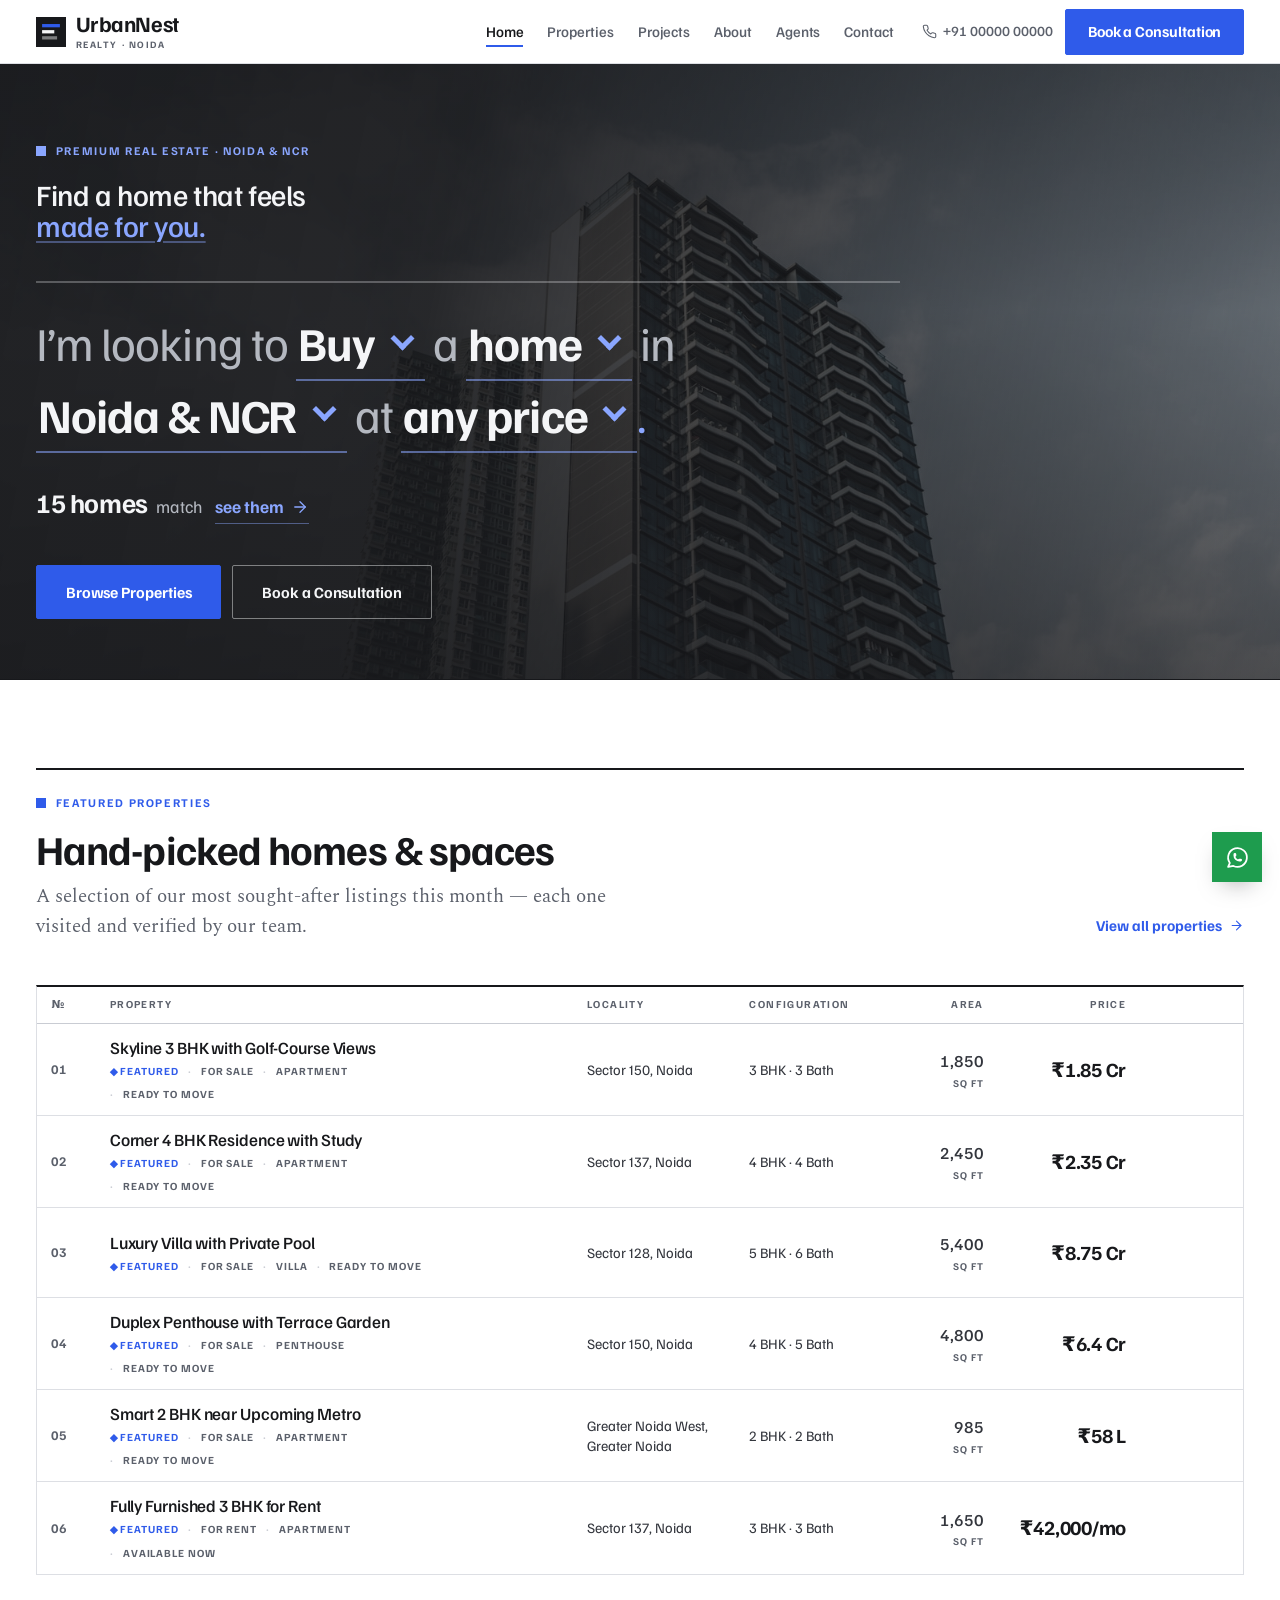
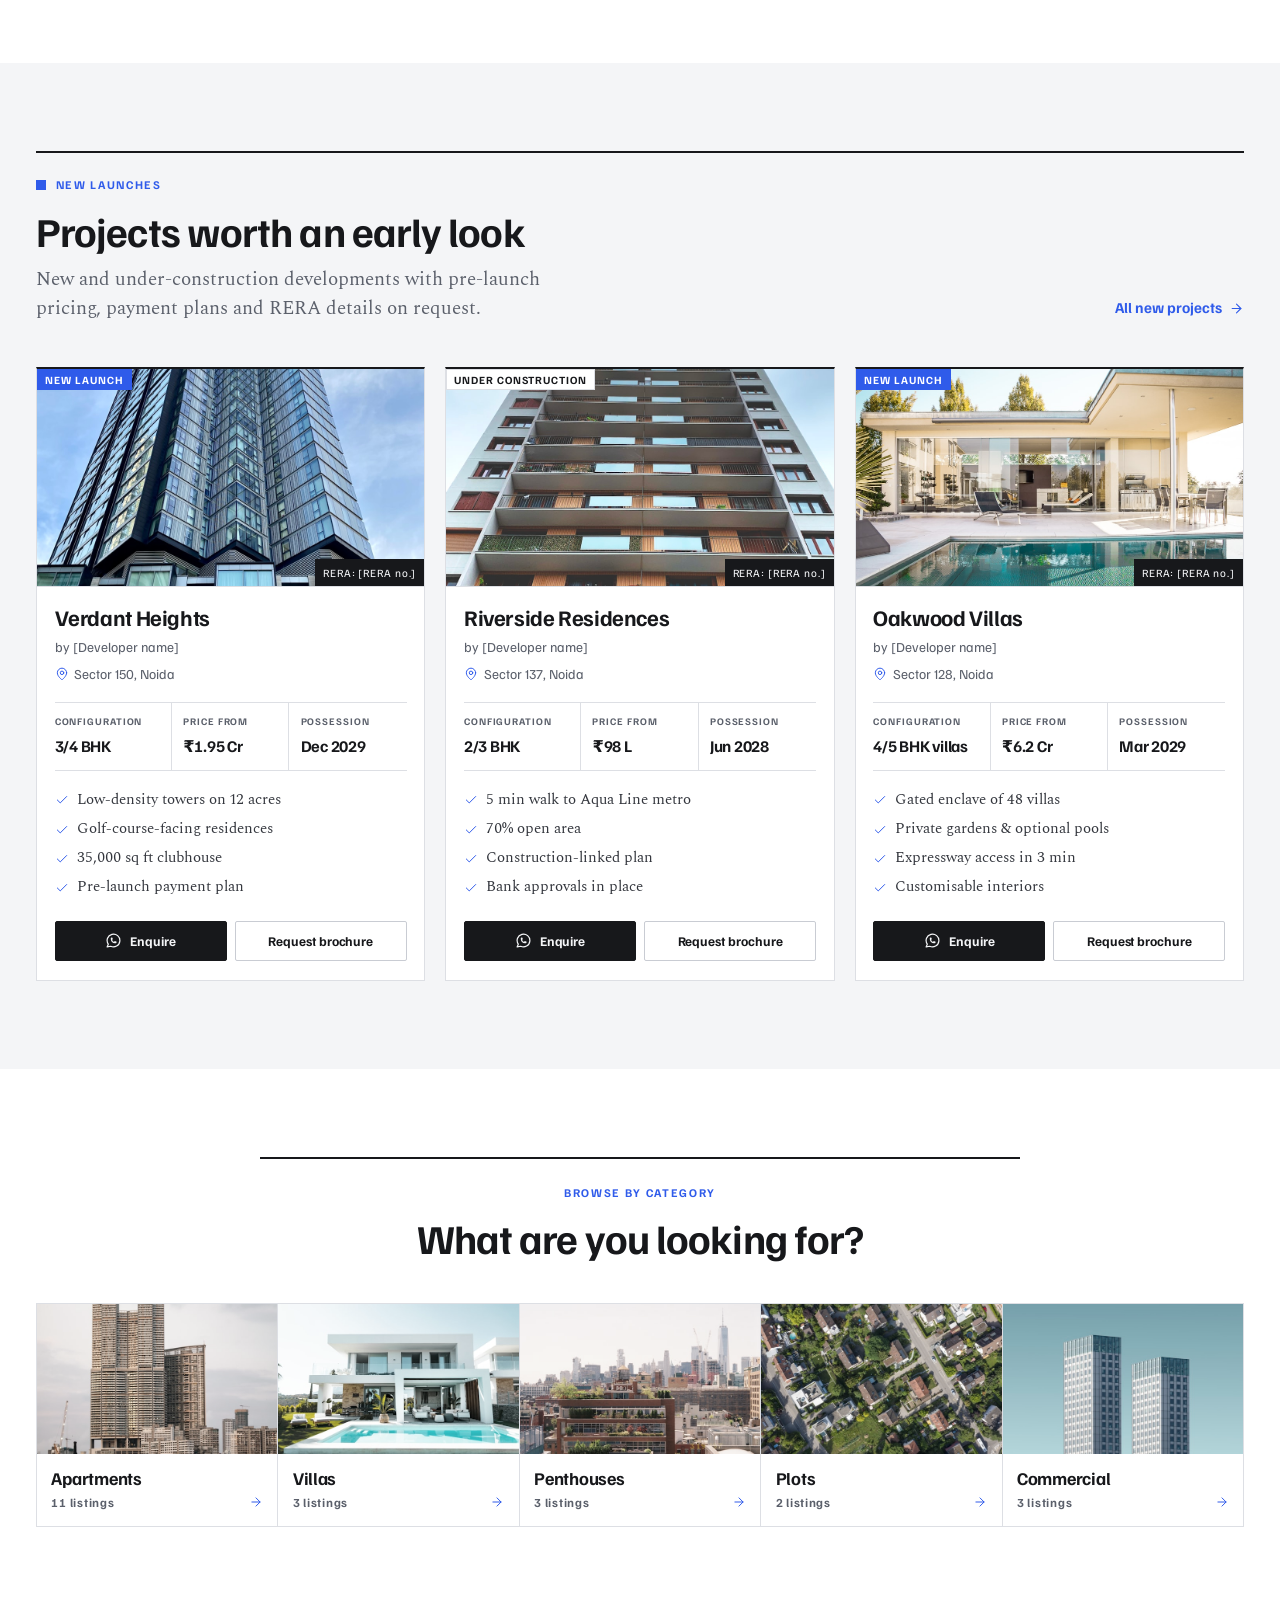
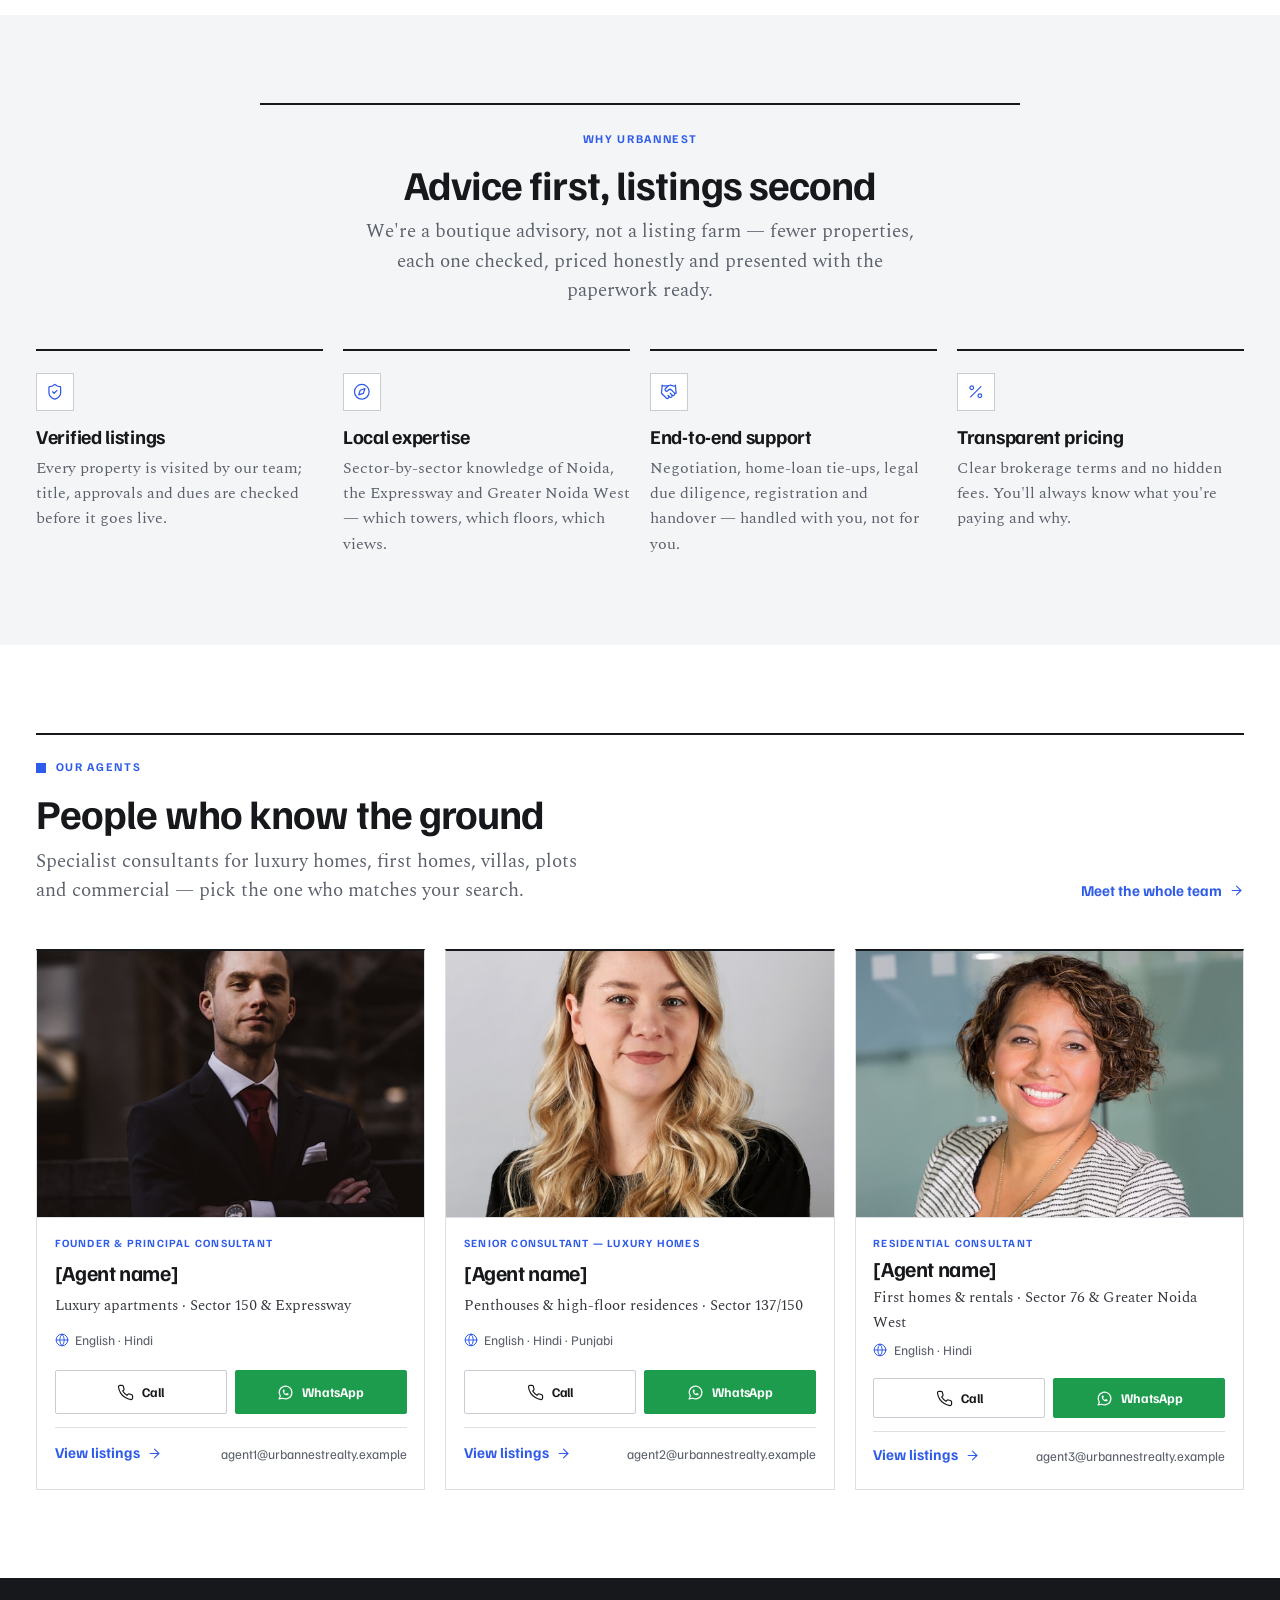
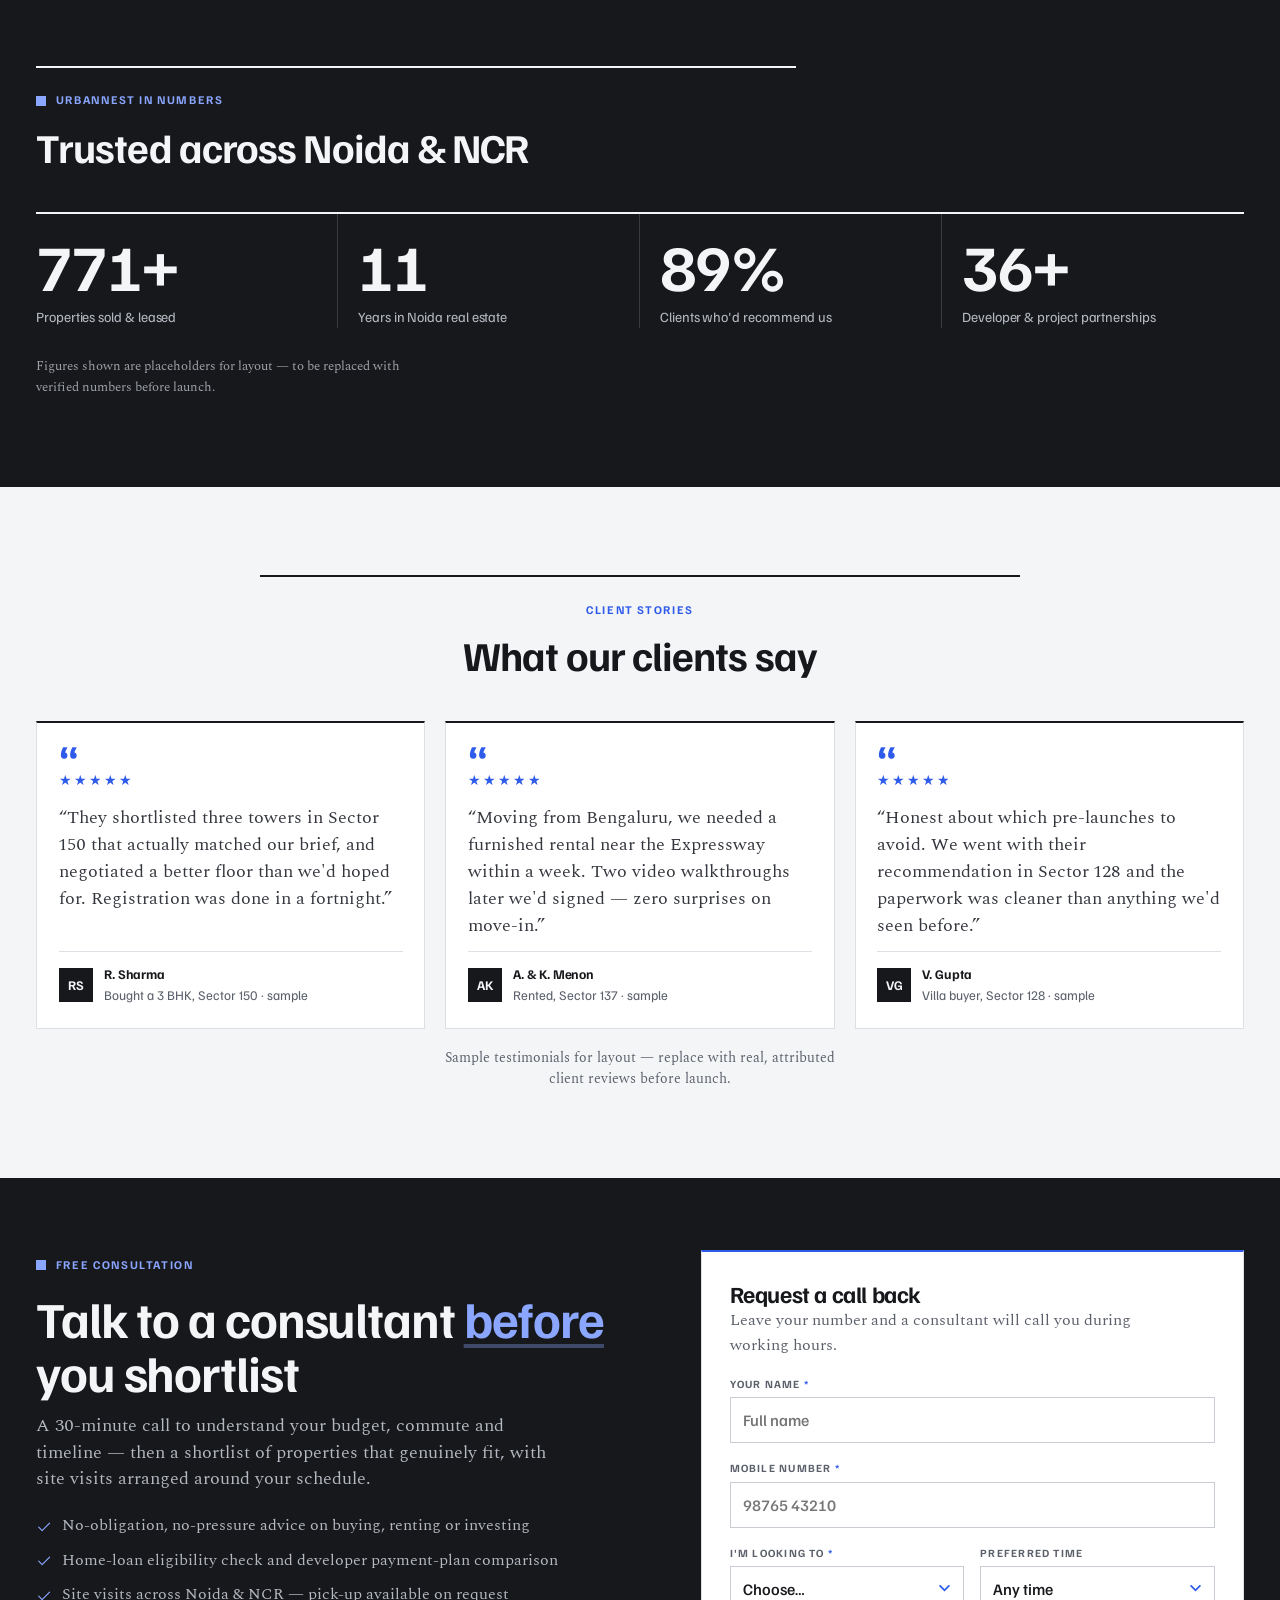
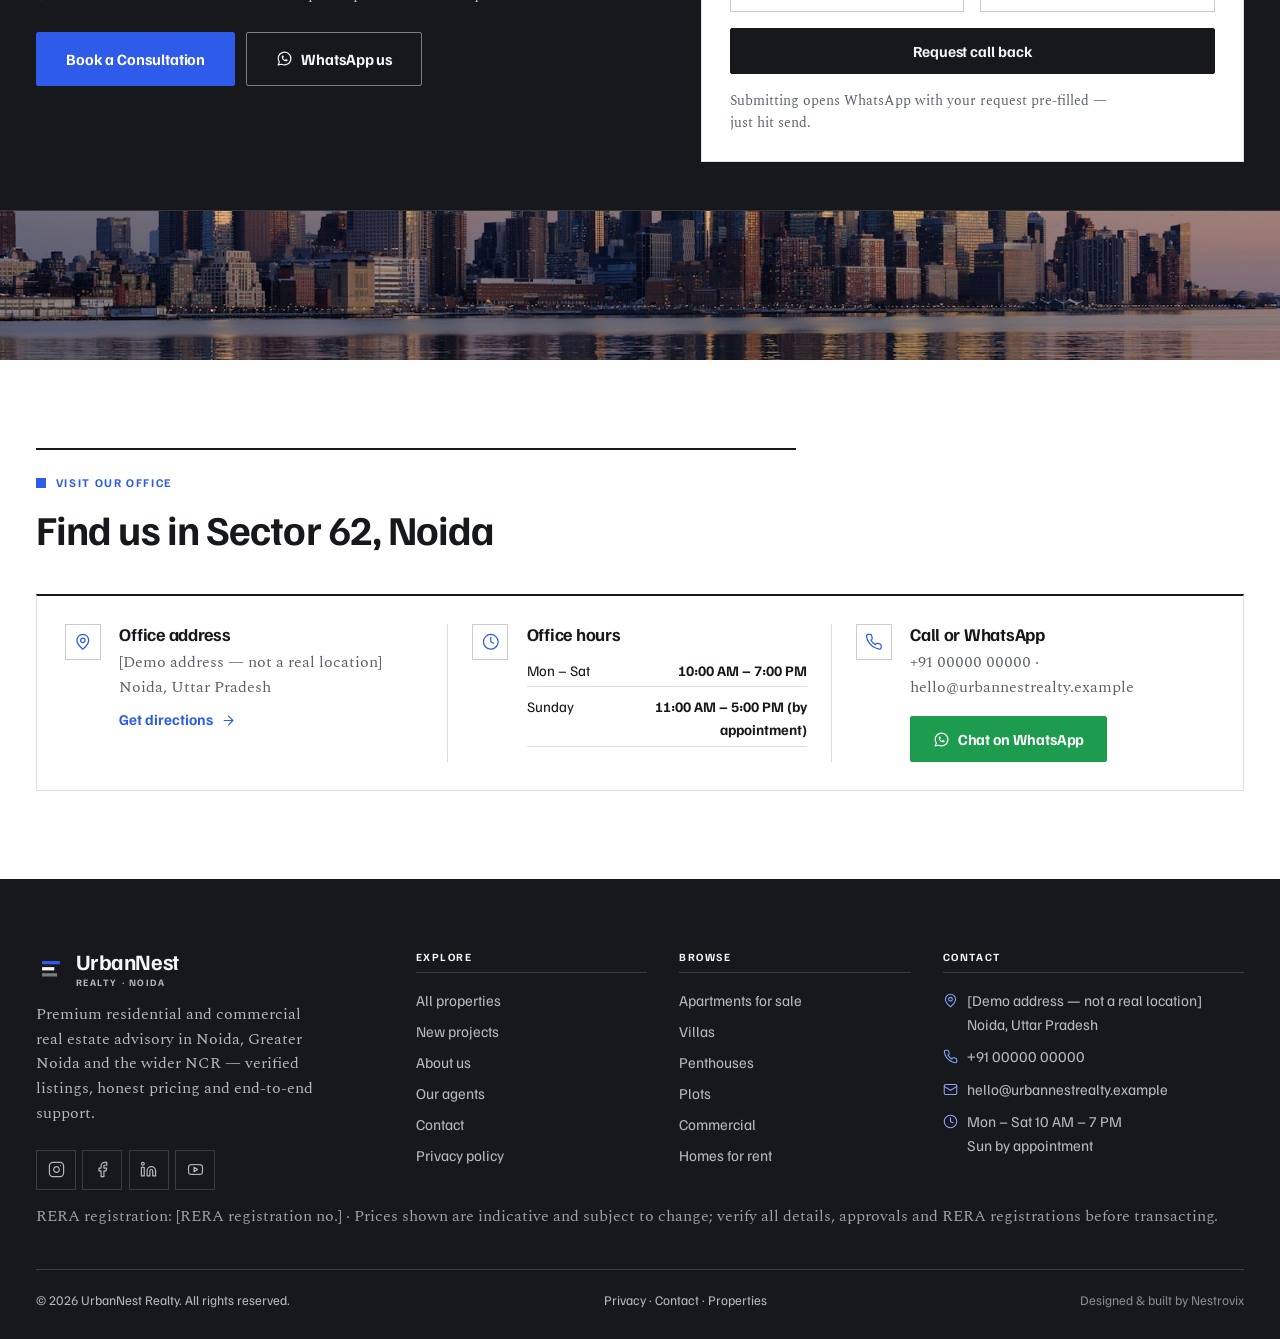
==== commit cf40aa03: "hero: signature first screen, server-rendered so it is never blank" ====
--- a/index.html
+++ b/index.html
@@ -85,44 +85,35 @@
   </div>
 </div>
 <main id="main">
-<!-- 1. HERO (with the property search bar floating under it — section 2) -->
-<section class="hero" aria-label="Welcome">
-  <div class="container hero__content">
-    <span class="eyebrow reveal">Premium real estate · Noida &amp; NCR</span>
-    <h1 class="reveal d1">Find a home that feels <em>made for you.</em></h1>
-    <p class="lead reveal d2">Curated apartments, villas, penthouses, plots and commercial spaces across Noida's finest sectors — with honest advice from consultants who know every tower by name.</p>
+<!-- 1. HERO — "the query builder": the first screen IS the search -->
+<section class="qhero" aria-labelledby="qhero-title">
+  <div class="qhero__media"><img src="assets/images/hero-home.jpg" alt="Two modern high-rise apartment towers with pale facades rising against a blue sky scattered with white cloud" width="1600" height="900" fetchpriority="high"></div>
+  <div class="container qhero__inner">
+    <span class="eyebrow reveal">Premium real estate &middot; Noida &amp; NCR</span>
+    <h1 class="qhero__title reveal d1" id="qhero-title">Find a home that feels <em>made for you.</em></h1>
+    <form class="qhero__builder" action="properties.html" method="get" role="search" aria-label="Build your property search" data-query-builder>
+      <input type="hidden" name="beds" value="" data-qb-beds>
+      <input type="hidden" name="type" value="" data-qb-type>
+      <p class="qhero__sentence">
+        <span class="qb-txt">I&rsquo;m looking to</span>
+        <span class="qb-slot"><label class="sr-only" for="qb-purpose">Buy or rent</label><select id="qb-purpose" name="purpose" data-qb-purpose><option value="buy">Buy</option></select><span class="qb-ghost" aria-hidden="true">Buy</span></span>
+        <span class="qb-txt" data-qb-article>a</span>
+        <span class="qb-slot"><label class="sr-only" for="qb-what">Size or property type</label><select id="qb-what" data-qb-what><option value="">home</option></select><span class="qb-ghost" aria-hidden="true">home</span></span>
+        <span class="qb-txt">in</span>
+        <span class="qb-slot"><label class="sr-only" for="qb-where">Location</label><select id="qb-where" name="loc" data-qb-loc><option value="">Noida &amp; NCR</option></select><span class="qb-ghost" aria-hidden="true">Noida &amp; NCR</span></span>
+        <span class="qb-txt" data-qb-prep>at</span>
+        <span class="qb-slot"><label class="sr-only" for="qb-budget">Budget</label><select id="qb-budget" name="max" data-qb-max><option value="">any price</option></select><span class="qb-ghost" aria-hidden="true">any price</span></span><span class="qb-stop">.</span>
+      </p>
+      <p class="qhero__result">
+        <span class="qhero__count" data-qb-count aria-live="polite" aria-atomic="true"><b>15 homes</b> match</span>
+        <a class="qhero__go" href="properties.html?purpose=buy" data-qb-link>see them <svg class="ic" aria-hidden="true"><use href="#i-arrow"/></svg></a>
+        <button class="qhero__go qhero__go--nojs" type="submit">see them <svg class="ic" aria-hidden="true"><use href="#i-arrow"/></svg></button>
+      </p>
+    </form>
     <div class="hero__actions reveal d3">
       <a class="btn btn--primary btn--lg" href="properties.html">Browse Properties</a>
-      <a class="btn btn--outline-dark btn--lg" href="contact.html#consult">Book a Consultation</a>
-    </div>
-    <div class="hero__media reveal d2"><img src="assets/images/hero-home.jpg" alt="Two modern high-rise apartment towers with pale facades rising against a blue sky scattered with white cloud" width="1600" height="900" fetchpriority="high"></div>
-    <div class="hero__meta reveal d3">
-      <div><b>Sector 150 · 137 · 128 · 76 · 62</b>Noida &amp; Expressway</div>
-      <div><b>Buy · Rent · Invest</b>Residential &amp; commercial</div>
-      <div><b>RERA-aligned process</b>Verified listings</div>
-    </div>
-  </div>
-</section>
-
-<!-- 2. PROPERTY SEARCH -->
-<section class="search-section" id="search" aria-label="Property search">
-  <div class="container">
-    <form class="search-panel reveal" id="home-search" data-search-panel action="properties.html" method="get" role="search">
-      <input type="hidden" name="purpose" value="buy">
-      <div class="search-panel__top">
-        <div class="seg" role="group" aria-label="Buy or rent"><button type="button" data-purpose="buy" aria-pressed="true">Buy</button><button type="button" data-purpose="rent" aria-pressed="false">Rent</button></div>
-        <span class="search-panel__hint" data-search-hint>Search listings across Noida &amp; NCR</span>
-      </div>
-      <div class="search-panel__grid">
-      <div class="sfield sfield--wide"><label for="s-loc">Location</label><select id="s-loc" name="loc"><option value="">All locations</option></select></div>
-      <div class="sfield sfield--type"><label for="s-type">Property type</label><select id="s-type" name="type"><option value="">All types</option></select></div>
-      <div class="sfield sfield--min"><label for="s-min">Min price</label><select id="s-min" name="min"><option value="">No min</option></select></div>
-      <div class="sfield sfield--max"><label for="s-max">Max price</label><select id="s-max" name="max"><option value="">No max</option></select></div>
-      <div class="sfield sfield--beds"><label for="s-beds">Bedrooms</label><select id="s-beds" name="beds"><option value="">Any</option><option value="1">1 BHK</option><option value="2">2 BHK</option><option value="3">3 BHK</option><option value="4">4 BHK</option><option value="5">5+ BHK</option></select></div>
-      <div class="sfield sfield--area"><label for="s-area">Min area (sq ft)</label><select id="s-area" name="area"><option value="">Any</option><option value="500">500+</option><option value="1000">1,000+</option><option value="1500">1,500+</option><option value="2000">2,000+</option><option value="3000">3,000+</option><option value="5000">5,000+</option></select></div>
-        <button class="btn btn--dark" type="submit"><svg class="ic"><use href="#i-search"/></svg> Search</button>
-      </div>
-    </form>
+      <a class="btn btn--outline-light btn--lg" href="contact.html#consult">Book a Consultation</a>
+    </div>
   </div>
 </section>
 
--- a/css/style.css
+++ b/css/style.css
@@ -208,34 +208,60 @@
 .mobile-nav__meta .ic{width:17px;height:17px;flex:none;color:var(--blue-lt)}
 body.nav-open{overflow:hidden}
 
-/* ---------- Home masthead: type first, then a compact index band ---------- */
-.hero{position:relative;background:var(--surface);border-bottom:1px solid var(--line);overflow:hidden}
-.hero__media{position:relative;align-self:end}
-.hero__media img{width:100%;height:100%;max-height:340px;object-fit:cover;border:1px solid var(--line);background:var(--paper)}
-.hero__overlay{display:none}
-.hero__content{display:grid;grid-template-columns:minmax(0,1.25fr) minmax(0,.75fr);column-gap:clamp(1.5rem,4vw,3.25rem);row-gap:0;align-content:start;align-items:end;padding-block:clamp(2.25rem,5vw,3.25rem) 0}
-.hero__content > .hero__media{grid-column:2;grid-row:1/span 4;align-self:end}
-.hero__content h1{margin-top:.75rem;max-width:18ch;grid-column:1}
-.hero__content .eyebrow,.hero__content .lead,.hero__actions{grid-column:1}
-/* Spectral sets ~4% wider than the serif it replaces; 52ch (520px) is the measure that
-   keeps this lead in the same three well-filled lines instead of dropping a one-word last line. */
-.hero__content .lead{margin-top:1rem;max-width:52ch}
+/* ---------- Home masthead: THE QUERY BUILDER ----------
+   The first screen is the search. A scrimmed architectural photograph carries a
+   sentence the visitor completes with inline native <select>s; a live count of the
+   real listings sits under it and carries the selection into properties.html. */
+.qhero{position:relative;background:var(--ink);color:var(--on-dark);border-bottom:1px solid var(--ink);overflow:hidden;isolation:isolate}
+.qhero__media{position:absolute;inset:0;z-index:0}
+.qhero__media img{width:100%;height:100%;object-fit:cover;object-position:50% 30%;filter:grayscale(.72) contrast(.95) brightness(1.06)}
+/* two scrims: a directional one that keeps the towers legible on the right, and a
+   base wash that holds the sentence at ≥ 4.5:1 wherever the photograph goes pale */
+.qhero__media::after{content:"";position:absolute;inset:0;background:
+  linear-gradient(101deg,rgba(23,24,27,.95) 0%,rgba(23,24,27,.9) 34%,rgba(23,24,27,.6) 68%,rgba(23,24,27,.36) 100%),
+  linear-gradient(180deg,rgba(23,24,27,.45) 0%,rgba(23,24,27,.2) 40%,rgba(23,24,27,.62) 100%)}
+.qhero__inner{position:relative;z-index:1;padding-block:clamp(2.5rem,6vw,4.5rem) clamp(2.25rem,5vw,3.75rem)}
+.qhero .eyebrow{color:var(--blue-lt)}
+.qhero .eyebrow::before{background:var(--blue-lt)}
+.qhero__title{margin-top:.85rem;max-width:16ch;font-size:clamp(1.36rem,2.3vw,2.06rem);font-weight:500;letter-spacing:-.014em;color:var(--on-dark)}
+.qhero__title em{color:var(--blue-lt);text-decoration-color:rgba(138,166,255,.4)}
+
+/* the sentence */
+.qhero__builder{margin-top:clamp(1.5rem,3.5vw,2.5rem);max-width:min(100%,54rem);border-top:2px solid rgba(244,245,247,.28);padding-top:clamp(1.1rem,2.5vw,1.6rem)}
+.qhero__sentence{max-width:none;font-family:var(--font-head);font-weight:400;font-size:clamp(1.62rem,4vw,2.95rem);line-height:1.44;letter-spacing:-.02em;color:var(--on-dark-muted);font-variant-numeric:lining-nums proportional-nums;text-wrap:pretty}
+.qb-txt{color:var(--on-dark-muted)}
+.qb-stop{color:var(--blue-lt)}
+.qb-slot{display:inline-block;position:relative;max-width:100%}
+/* the ghost carries the *current* label so the control is only as wide as what it says —
+   a bare <select> would size itself to its widest option and blow the sentence apart */
+.qb-ghost{position:absolute;left:0;top:0;visibility:hidden;pointer-events:none;white-space:pre;font-weight:700;padding:0 1.05em .04em .04em}
+.qb-slot select{appearance:none;-webkit-appearance:none;font:inherit;font-weight:700;letter-spacing:inherit;color:var(--on-dark);background:transparent;border:0;border-bottom:2px solid rgba(138,166,255,.55);border-radius:0;padding:0 1.05em .04em .04em;margin:0;max-width:100%;cursor:pointer;transition:border-color var(--dur-1) var(--ease),color var(--dur-1) var(--ease)}
+.qb-slot select:hover{border-bottom-color:var(--blue-lt)}
+.qb-slot select:focus-visible{outline:2px solid var(--blue-lt);outline-offset:3px}
+.qb-slot select option,.qb-slot select optgroup{color:var(--ink);background:var(--surface);font-size:1rem;font-weight:400;letter-spacing:normal}
+.qb-slot::after{content:"";position:absolute;right:.3em;top:.44em;width:.36em;height:.36em;border-right:.11em solid var(--blue-lt);border-bottom:.11em solid var(--blue-lt);transform:rotate(45deg);pointer-events:none}
+
+/* the live count */
+.qhero__result{max-width:none;display:flex;align-items:baseline;flex-wrap:wrap;gap:.15rem .85rem;margin-top:clamp(1.15rem,2.6vw,1.8rem);font-family:var(--font-head);font-size:clamp(.98rem,1.35vw,1.14rem);color:var(--on-dark-muted)}
+.qhero__count b{display:inline-block;color:var(--on-dark);font-weight:700;font-size:clamp(1.32rem,2.1vw,1.72rem);letter-spacing:-.015em;margin-right:.3rem;font-variant-numeric:lining-nums tabular-nums;transition:opacity var(--dur-1) var(--ease)}
+.qhero__count.is-swapping b{opacity:.35}
+.qhero__go{display:inline-flex;align-items:center;gap:.45rem;font-weight:700;font-size:clamp(1rem,1.35vw,1.14rem);color:var(--blue-lt);border-bottom:1px solid rgba(138,166,255,.45);padding-bottom:.12rem;transition:color var(--dur-1) var(--ease),border-color var(--dur-1) var(--ease)}
+.qhero__go:hover{color:var(--on-dark);border-bottom-color:var(--on-dark)}
+.qhero__go .ic{width:18px;height:18px;transition:transform var(--dur-1) var(--ease)}
+.qhero__go:hover .ic{transform:translateX(3px)}
+html.js .qhero__go--nojs{display:none}
+html:not(.js) [data-qb-link]{display:none}
+.qhero .hero__actions{margin-top:clamp(1.75rem,4vw,2.6rem)}
+@media (max-width:900px){
+  .qhero__media::after{background:linear-gradient(180deg,rgba(23,24,27,.92) 0%,rgba(23,24,27,.85) 46%,rgba(23,24,27,.94) 100%)}
+  .qhero__title{max-width:none}
+}
 .hero__actions{display:flex;flex-wrap:wrap;gap:.7rem;margin-top:1.4rem}
-/* index band — three aligned columns with hairlines and tabular figures */
-.hero__meta{grid-column:1/-1;display:grid;grid-template-columns:repeat(3,minmax(0,1fr));gap:0;margin-top:clamp(2rem,4vw,3rem);border-top:2px solid var(--ink);font-family:var(--font-head);font-size:.86rem;color:var(--muted);font-variant-numeric:lining-nums tabular-nums}
-.hero__meta > div{padding:.9rem 1.25rem .9rem 0;border-right:1px solid var(--line)}
-.hero__meta > div:last-child{border-right:0}
-.hero__meta > div + div{padding-left:1.25rem}
-.hero__meta b{display:block;color:var(--ink);font-weight:700;letter-spacing:-.009em;font-size:clamp(1.03rem,1.55vw,1.22rem);margin-bottom:.2rem}
-
-/* ---------- Query bar (was the floating search card) ---------- */
-.search-section{background:var(--paper);border-bottom:1px solid var(--line);position:relative;z-index:5}
-.search-panel{padding-block:1.1rem 1.35rem;position:relative}
-.search-panel__top{display:flex;align-items:center;justify-content:space-between;gap:1rem;flex-wrap:wrap;margin-bottom:.9rem}
-.search-panel__hint{font-family:var(--font-head);font-size:.81rem;letter-spacing:.02em;color:var(--muted);font-variant-numeric:lining-nums tabular-nums}
-.search-panel__grid{display:grid;grid-template-columns:1.15fr 1fr .95fr .95fr .85fr .95fr auto;gap:0 1px;align-items:end;background:var(--line);border:1px solid var(--line)}
-.search-panel__grid > .sfield{background:var(--surface)}
-.search-panel__grid .btn{border-radius:0}
+@media (prefers-reduced-motion:reduce){
+  .qhero__count b,.qhero__go,.qhero__go .ic,.qb-slot select{transition:none}
+}
+
+/* ---------- Filter fields (properties listing) ---------- */
 .sfield{display:grid;gap:.15rem;min-width:0;padding:.5rem .75rem .55rem}
 .sfield label{font-family:var(--font-head);font-size:.65rem;letter-spacing:.11em;text-transform:uppercase;font-weight:700;color:var(--muted)}
 .sfield select,.sfield input{width:100%;min-height:30px;padding:.15rem 1.5rem .15rem 0;font-family:var(--font-head);font-size:16px;font-weight:500;letter-spacing:-.005em;color:var(--ink);background:transparent;border:0;border-radius:0;text-overflow:ellipsis}
@@ -244,7 +270,6 @@
 .sfield select:focus,.sfield input:focus{outline:none}
 .sfield:focus-within{box-shadow:inset 0 0 0 2px var(--blue)}
 .sfield:focus-within label{color:var(--blue)}
-.search-panel .btn{min-height:100%;align-self:stretch}
 /* segmented control — squared, not a pill */
 .seg{display:inline-flex;border:1px solid var(--line-2);border-radius:0;background:var(--surface)}
 .seg button{min-height:38px;padding:0 1.05rem;font-family:var(--font-head);font-weight:500;font-size:.88rem;color:var(--muted);transition:background var(--dur-1),color var(--dur-1)}
@@ -694,8 +719,6 @@
   .prow__thumb{width:84px}
 }
 @media (max-width:1200px){
-  .search-panel__grid{grid-template-columns:repeat(3,minmax(0,1fr))}
-  .search-panel__grid .btn{grid-column:1/-1;min-height:48px}
   .project-grid,.agent-grid,.reviews-grid{grid-template-columns:repeat(2,minmax(0,1fr))}
   .cat-grid{grid-template-columns:repeat(3,minmax(0,1fr))}
   .why-grid{grid-template-columns:repeat(2,minmax(0,1fr))}
@@ -738,11 +761,9 @@
   .split__media .frame--tall{right:0;bottom:-1rem;width:36%}
   .contact-layout,.cta-layout{grid-template-columns:1fr}
   .section-head.split{flex-direction:column;align-items:start}
-  .hero__content,.page-hero__content{grid-template-columns:1fr}
-  .hero__content > .hero__media,.page-hero__content > .hero__media{grid-column:1;grid-row:auto;margin-top:1.5rem}
-  .hero__content{padding-bottom:0}
-  .hero__media img,.page-hero .hero__media img{max-height:200px}
-  .search-panel__grid{grid-template-columns:repeat(2,minmax(0,1fr))}
+  .page-hero__content{grid-template-columns:1fr}
+  .page-hero__content > .hero__media{grid-column:1;grid-row:auto;margin-top:1.5rem}
+  .page-hero .hero__media img{max-height:200px}
   /* property detail */
   .prop-layout{grid-template-columns:1fr}
   .prop-side{position:static}
@@ -776,13 +797,7 @@
   .timeline div + div{padding-left:0}
   .cat-grid{grid-template-columns:repeat(2,minmax(0,1fr))}
   .stats{grid-template-columns:1fr 1fr}
-  .hero__meta{grid-template-columns:1fr}
-  .hero__meta > div{border-right:0;border-bottom:1px solid var(--line);padding:.7rem 0}
-  .hero__meta > div + div{padding-left:0}
   .hero__actions .btn{flex:1 1 100%}
-  .search-panel__grid{grid-template-columns:1fr 1fr}
-  .search-panel__grid .sfield--wide{grid-column:1/-1}
-  .search-panel__grid .sfield--type{order:1}.search-panel__grid .sfield--beds{order:2}.search-panel__grid .sfield--min{order:3}.search-panel__grid .sfield--max{order:4}.search-panel__grid .sfield--area{order:5;grid-column:1/-1}.search-panel__grid .btn{order:6}
   .lightbox__prev,.lightbox__next{top:auto;bottom:1.1rem;transform:none}
   .lightbox__prev{left:1.1rem}.lightbox__next{right:1.1rem}
   .lightbox__caption{bottom:5rem}
@@ -803,7 +818,6 @@
 }
 @media (max-width:380px){
   .seg button{padding:0 .85rem}
-  .search-panel__grid{grid-template-columns:1fr}
   .stats{grid-template-columns:1fr}
   .stat{border-right:0}
   .stat + .stat{padding-left:0}
